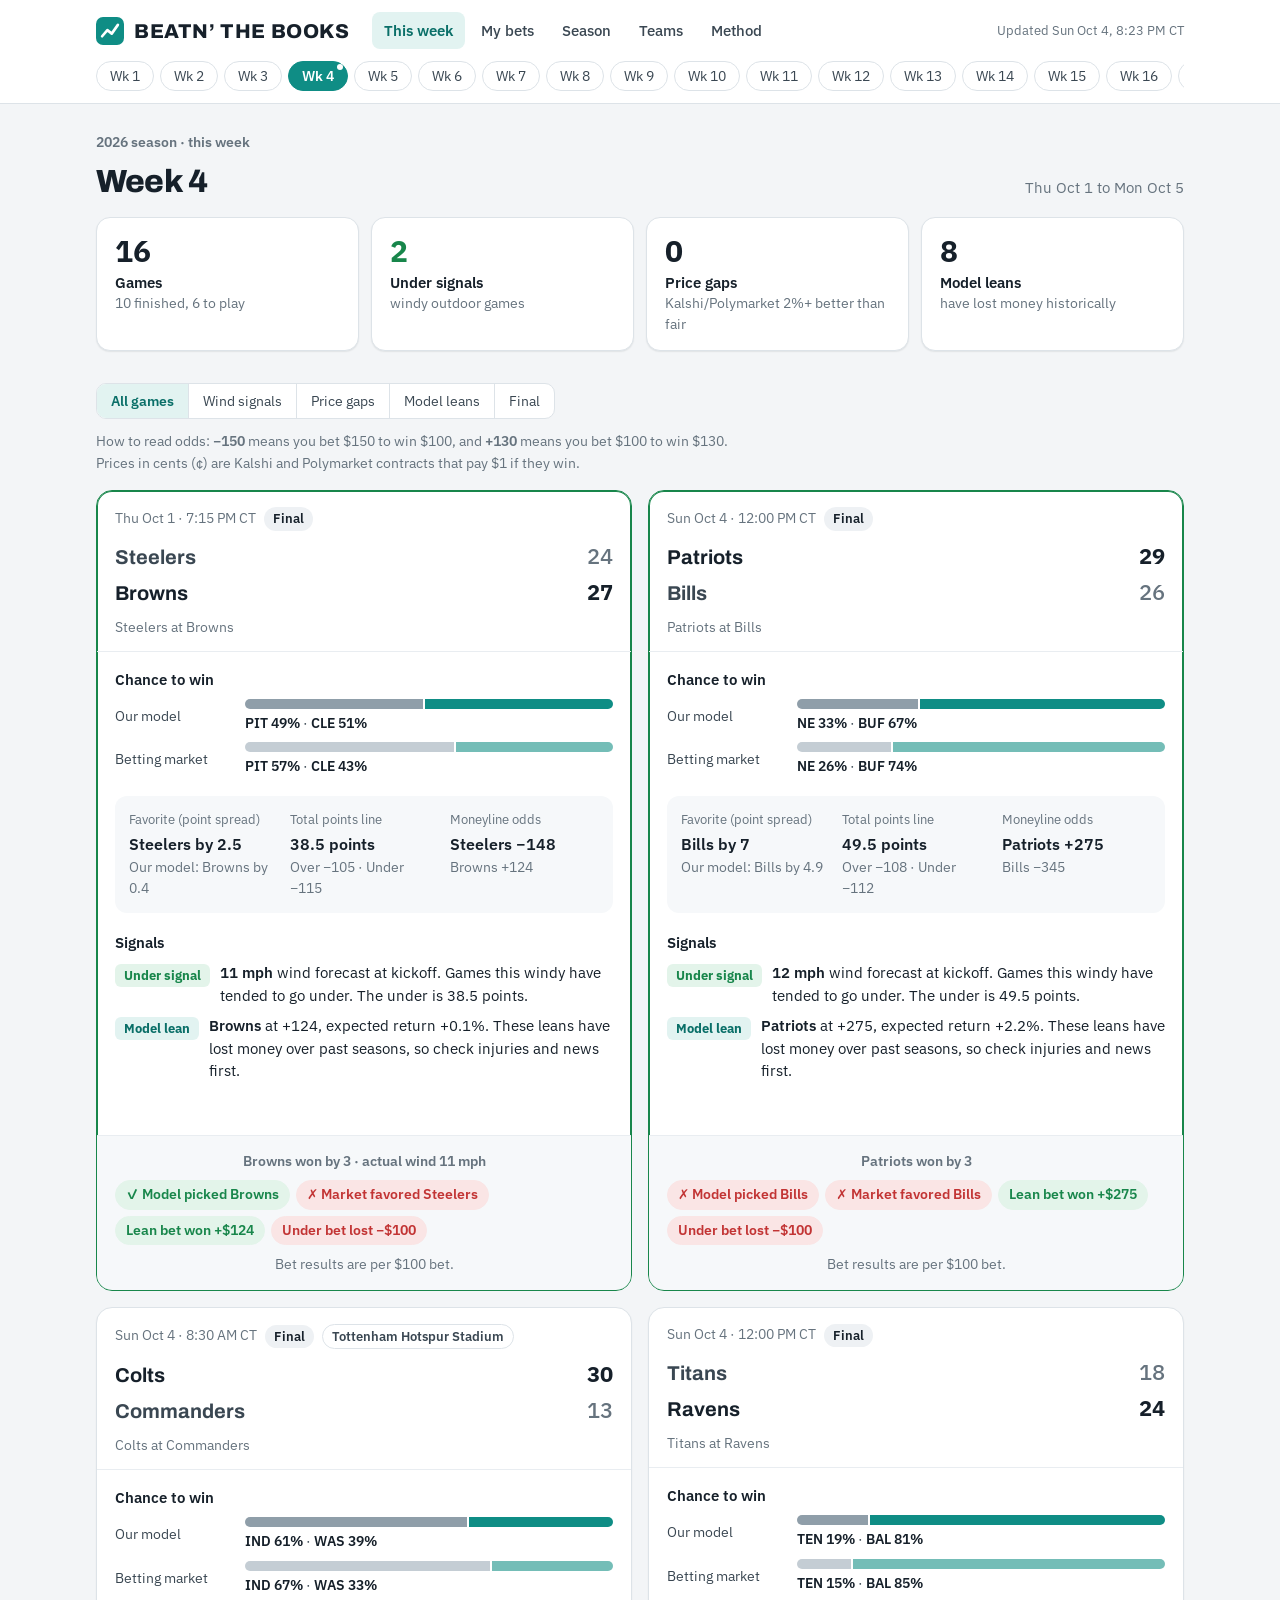
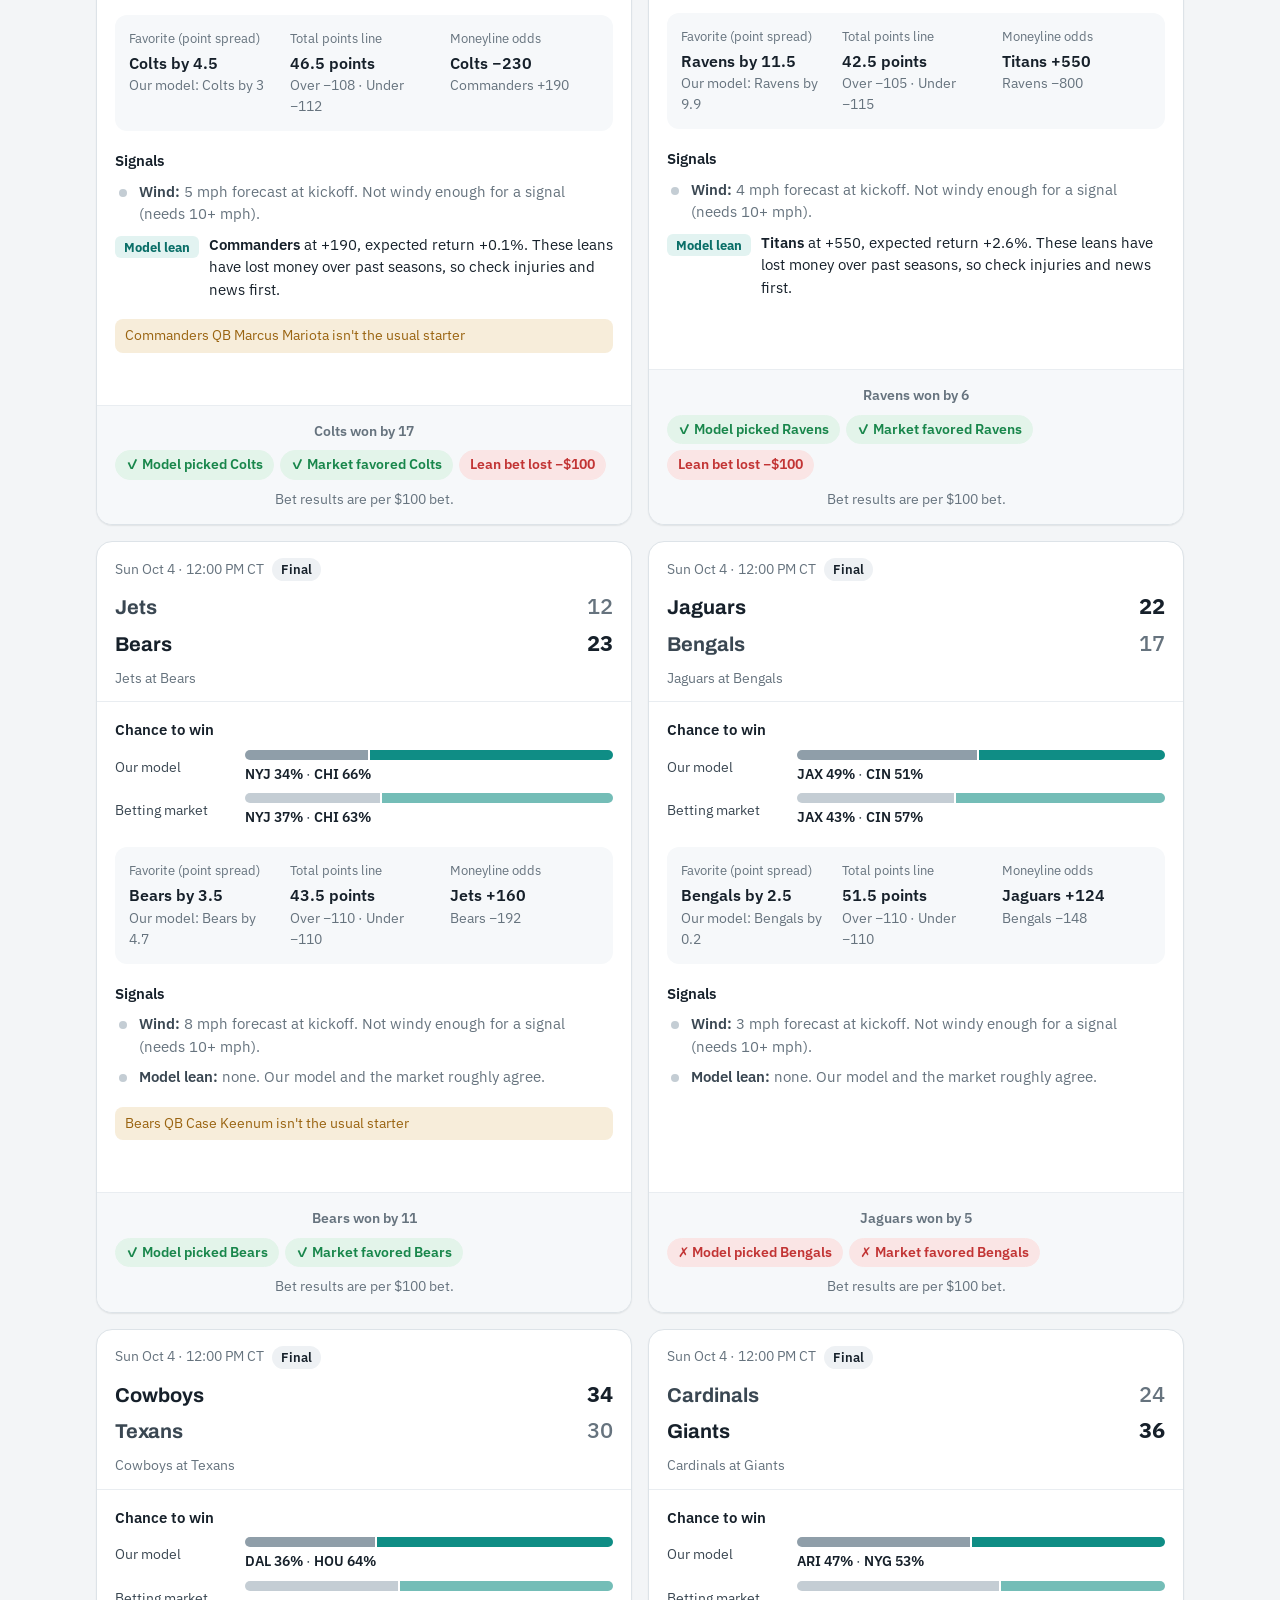
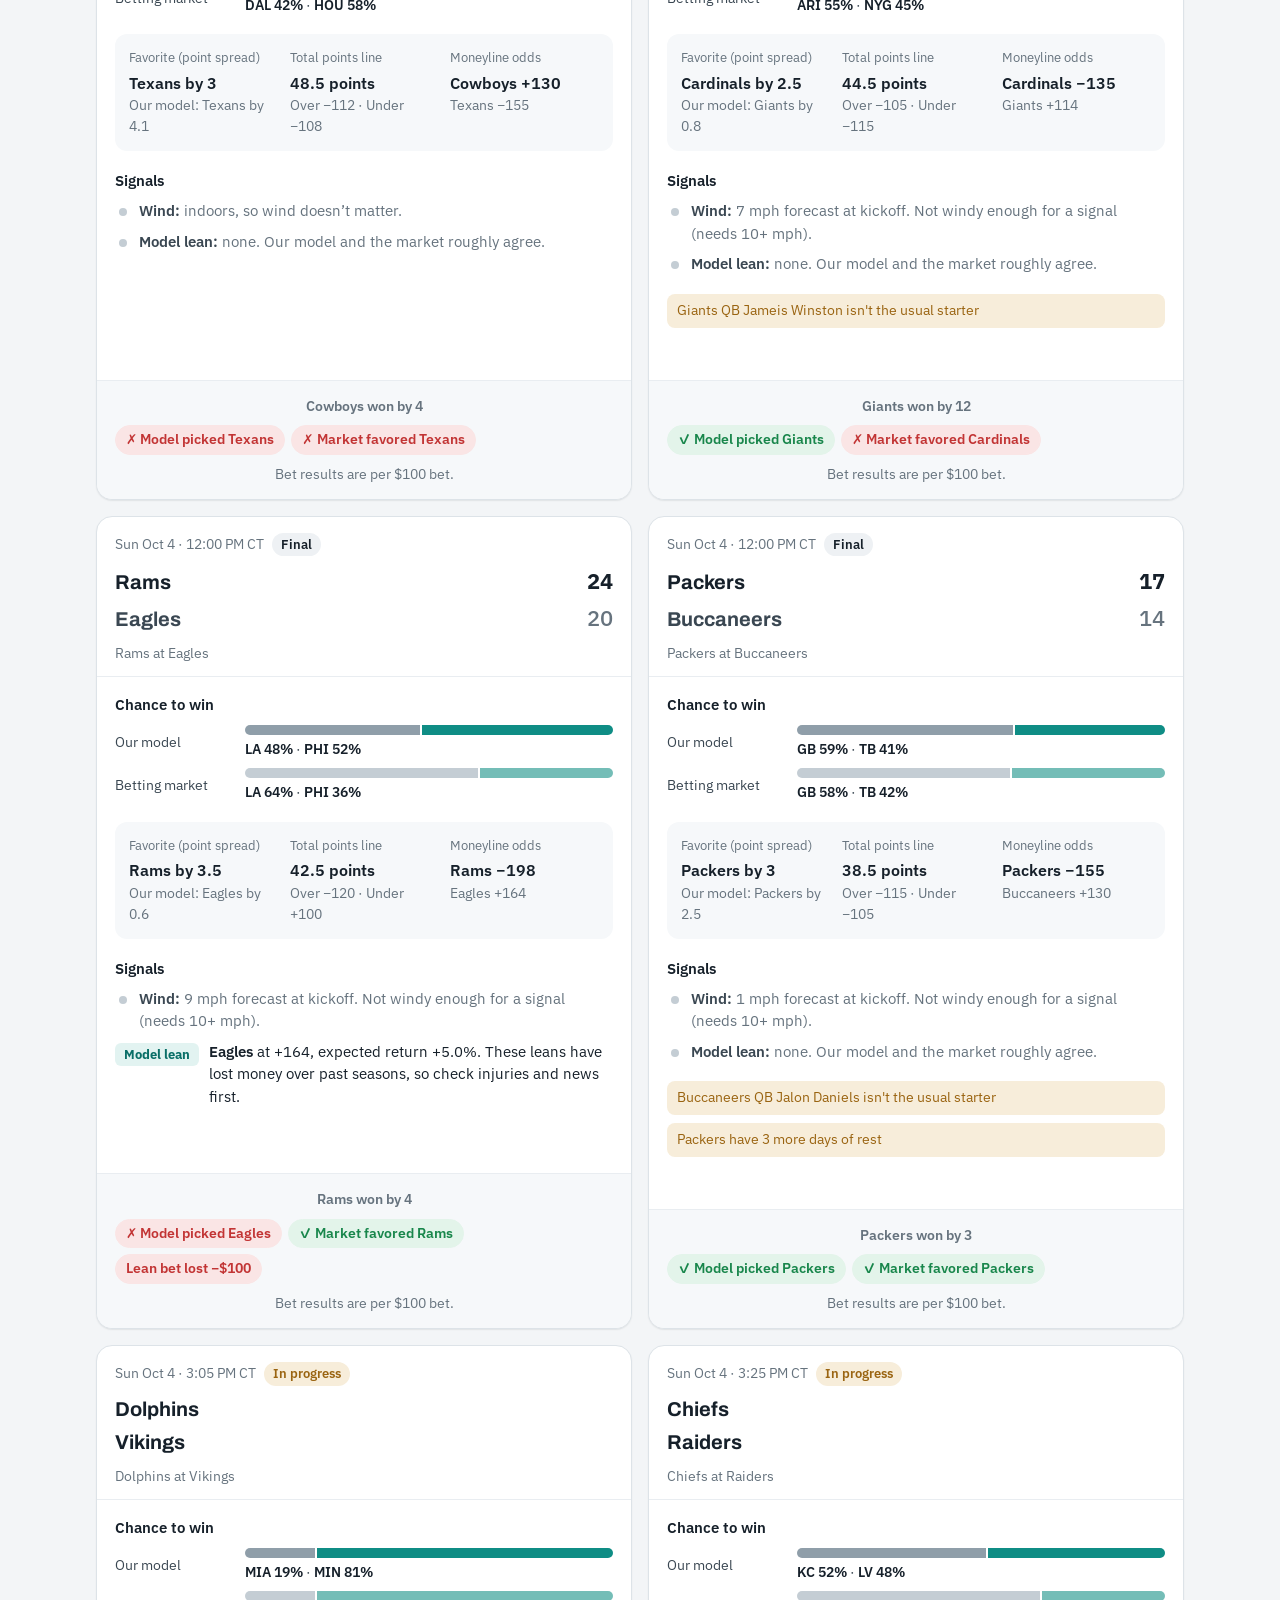
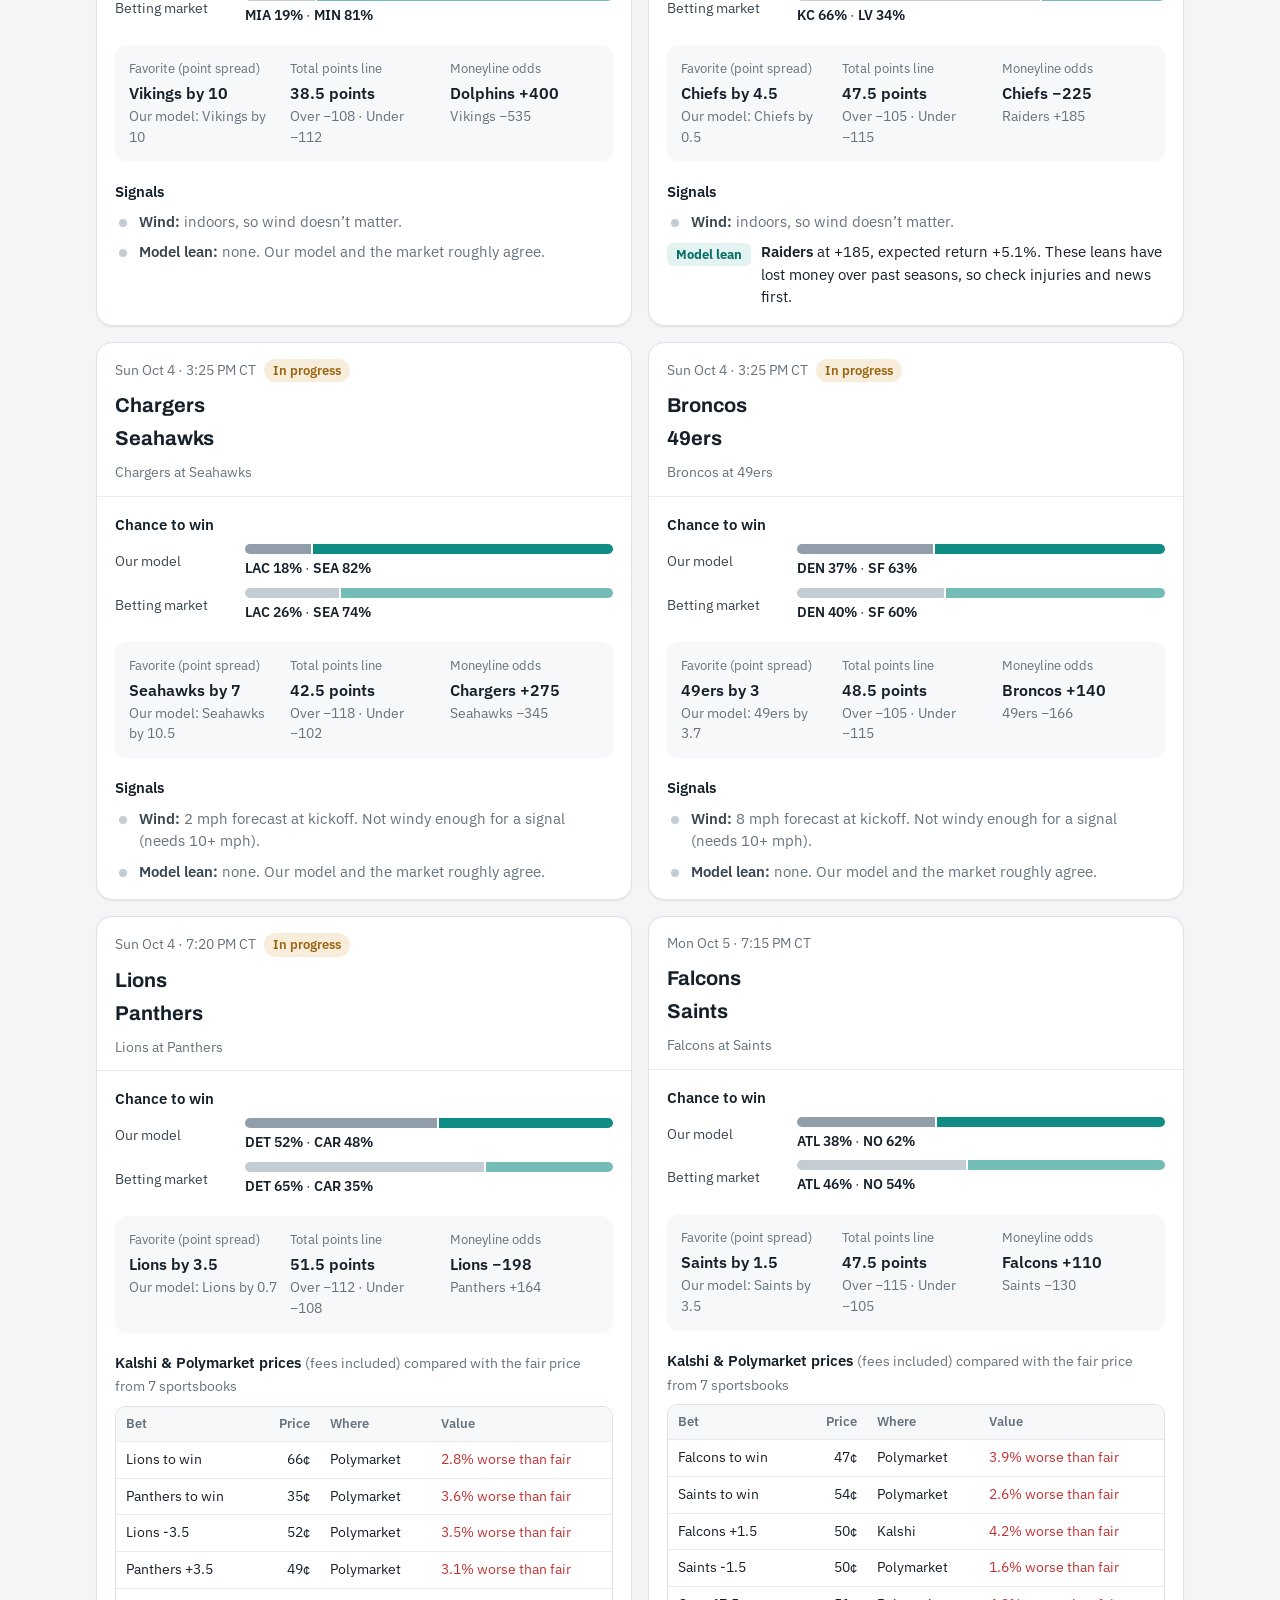
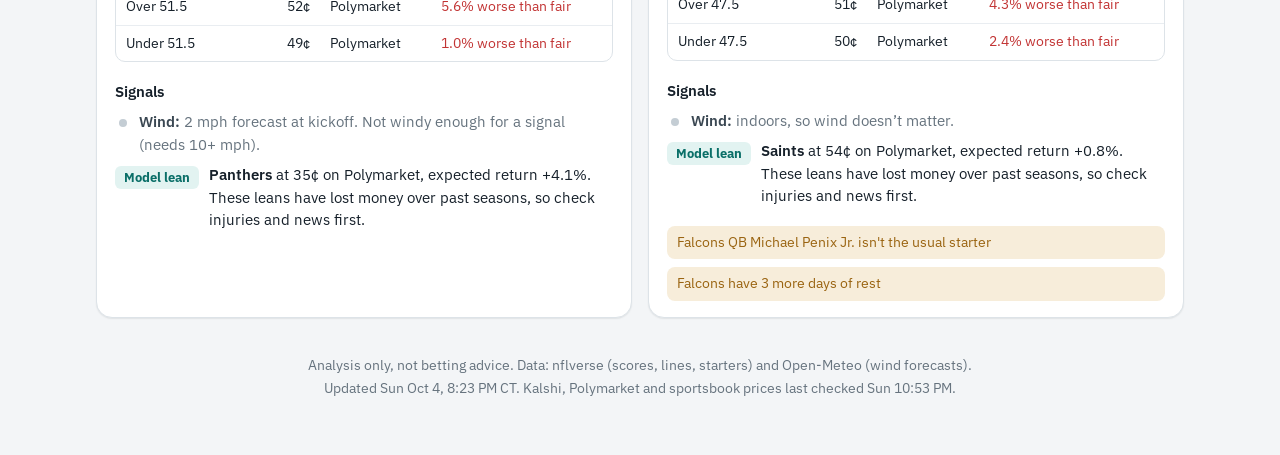
==== site/index.html @ b8848ba2 "Add files via upload" ====
<!doctype html>
<html lang="en">
<head>
<meta charset="utf-8">
<meta name="viewport" content="width=device-width, initial-scale=1, viewport-fit=cover">
<!--head-->
<title>Beatn’ the Books</title>
<meta name="description" content="Every NFL game, every week: an Elo model against the betting market, a tested wind-under signal, results and power ratings.">
<link rel="icon" href="favicon.svg" type="image/svg+xml">
<link rel="preconnect" href="https://fonts.googleapis.com">
<link rel="preconnect" href="https://fonts.gstatic.com" crossorigin>
<link rel="stylesheet" href="https://fonts.googleapis.com/css2?family=Archivo:wght@700;800&family=IBM+Plex+Mono:wght@400;600&family=IBM+Plex+Sans:wght@400;600&display=swap">
<link rel="stylesheet" href="assets/style.css">
<!--/head-->
</head>
<body>
<!--body-->
<header class="bar">
  <div class="bar-in">
    <div class="brandrow">
      <a class="brand" href="index.html" aria-label="Beatn’ the Books home"><svg viewBox="0 0 32 32" aria-hidden="true"><rect width="32" height="32" rx="8" fill="var(--accent)"/><path d="M7 22 13 15l5 4 7-10" stroke="var(--on-accent)" stroke-width="3" fill="none" stroke-linecap="round" stroke-linejoin="round"/></svg><span>Beatn’ the Books</span></a>
      <nav class="nav" aria-label="Pages">
        <a href="index.html" id="navWeek" aria-current="page">This week</a>
        <a href="index.html#bets" id="navBets">My bets</a>
        <a href="season.html">Season</a>
        <a href="teams.html">Teams</a>
        <a href="method.html">Method</a>
      </nav>
      <span class="spring"></span>
      <span class="stamp" data-stamp></span>
    </div>
    <nav class="rail" id="rail" aria-label="Week"></nav>
  </div>
</header>

<main class="wrap" data-page="week">
<div id="betsView" hidden>
  <section>
    <div class="pagehead">
      <div><div class="eyebrow">Bet tracker</div><h1>My bets</h1></div>
      <div class="sub" id="betsWhere"></div>
    </div>
    <p class="lede">Log each Kalshi or Polymarket bet with the price you paid. Once the game kicks off, the
      tracker compares your price with the closing line (did you beat the close?), and once it's final it
      settles the bet. Beating the close consistently is the best early sign of a real edge, long before
      profit means anything.</p>
    <div class="kpis" id="betKpis"></div>
  </section>

  <section>
    <div class="eyebrow">Add a bet</div>
    <form class="panel betform" id="betForm" autocomplete="off">
      <div class="field wide"><label for="bGame">Game</label><select id="bGame" required></select></div>
      <div class="field"><label for="bMarket">Market</label>
        <select id="bMarket"><option value="ml">Moneyline</option><option value="spread">Spread</option><option value="total">Total</option></select></div>
      <div class="field"><label for="bSide">Side</label><select id="bSide"></select></div>
      <div class="field" id="bPointWrap"><label for="bPoint">Line</label><input id="bPoint" class="num" type="number" step="0.5" inputmode="decimal"></div>
      <div class="field"><label for="bVenue">Where</label>
        <select id="bVenue"><option value="kalshi">Kalshi</option><option value="polymarket">Polymarket</option><option value="other">Other</option></select></div>
      <div class="field"><label for="bCents">Price paid (¢)</label><input id="bCents" class="num" type="number" min="1" max="99" step="0.1" inputmode="decimal" required></div>
      <div class="field"><label for="bQty">Contracts</label><input id="bQty" class="num" type="number" min="1" step="1" value="10" inputmode="numeric" required></div>
      <div class="field"><label for="bReason">Why</label>
        <select id="bReason"><option value="wind">Wind under</option><option value="gap">Price gap</option><option value="lean">Model lean</option><option value="other">Other</option></select></div>
      <div class="field wide"><label for="bNote">Note (optional)</label><input id="bNote" maxlength="140"></div>
      <div class="formfoot">
        <span class="why" id="bPreview"></span>
        <span class="spring"></span>
        <span class="why" id="bStatus" role="status"></span>
        <button class="btn" type="submit" id="bSave">Save bet</button>
      </div>
    </form>
  </section>

  <section>
    <div class="eyebrow">Running profit · settled bets</div>
    <div class="panel"><div class="chart" id="betChart"></div></div>
  </section>

  <section>
    <div class="eyebrow">All bets, newest first</div>
    <div class="tablebox"><table id="betTable"></table></div>
    <p class="lede">Fees are estimated from each exchange's taker formula (Polymarket sports 5%, Kalshi 7%
      of price × (1 − price) per contract), so check your own fills. “Vs closing line” compares your bet with the final
      line before kickoff: more points than the close, or a lower price, means you beat it.</p>
  </section>
</div>

<div id="weekView">
  <section>
    <div class="pagehead">
      <div>
        <div class="eyebrow" id="weekEyebrow"></div>
        <h1 id="weekTitle">This week</h1>
      </div>
      <div class="sub" id="weekSub"></div>
    </div>
    <div class="kpis" id="kpis"></div>
  </section>

  <section id="playsWrap" hidden>
    <div class="eyebrow">Worth a look before kickoff</div>
    <div class="plays" id="plays"></div>
  </section>

  <section>
    <div class="filters" id="filters" role="group" aria-label="Filter games">
      <button type="button" data-f="all" aria-pressed="true">All games</button>
      <button type="button" data-f="wind" aria-pressed="false">Wind signals</button>
      <button type="button" data-f="gap" aria-pressed="false">Price gaps</button>
      <button type="button" data-f="lean" aria-pressed="false">Model leans</button>
      <button type="button" data-f="final" aria-pressed="false">Final</button>
    </div>
    <p class="oddshelp">How to read odds: <b>−150</b> means you bet $150 to win $100, and <b>+130</b> means you bet $100 to win $130. Prices in cents (¢) are Kalshi and Polymarket contracts that pay $1 if they win.</p>
    <div class="games" id="games"></div>
  </section>
</div>

  <footer>Analysis only, not betting advice. Data: nflverse (scores, lines, starters) and Open-Meteo (wind forecasts).<br><span data-foot></span></footer>
</main>
<script src="data.js"></script>
<script src="assets/app.js"></script>
<!--/body-->
</body>
</html>
---- site/assets/style.css ----
/* Beatn’ the Books site. Layout: sticky bar (brand, page nav, week rail on the week page) ->
   page heading -> four summary tiles -> content cards and tables. Identity: clean sports-data
   publication: bold condensed headings, a readable sans for everything else, one teal accent,
   green/red only for good/bad. Numbers use the body face with tabular figures, never a
   typewriter face. Charts use the validated categorical slots (blue, orange). */
:root{
  --bg:#f3f5f7; --surface:#ffffff; --surface-2:#f6f8fa; --raise:#eceff3;
  --fg:#16202a; --fg-2:#3a4752; --muted:#66737e; --line:#dde3e8; --line-2:#e9edf1;
  --accent:#0f8d85; --accent-strong:#0a6f68; --accent-bg:#e2f3f1; --on-accent:#ffffff;
  --away:#8f9ea9; --home:#0f8d85; --mkt-away:#c4cdd4; --mkt-home:#74bdb7;
  --good:#18864b; --good-bg:#e3f4ea;
  --warn:#9a6411; --warn-bg:#f7edda;
  --bad:#c23434; --bad-bg:#fae5e5;
  --low:#66737e; --low-bg:#eef1f4;
  --series-1:#2a78d6; --series-2:#eb6834;
  --grid:#e9edf1; --axis:#c4cdd4;
  --shadow:0 1px 2px rgba(16,32,42,.05),0 1px 1px rgba(16,32,42,.03);
  --font-display:"Archivo",system-ui,sans-serif;
  --font-body:"IBM Plex Sans",system-ui,-apple-system,"Segoe UI",sans-serif;
  --font-mono:var(--font-body);
}
@media (prefers-color-scheme:dark){ :root:not([data-theme="light"]){
  --bg:#0e151b; --surface:#151f27; --surface-2:#1a252e; --raise:#22303a;
  --fg:#eaf0f4; --fg-2:#c3cfd8; --muted:#97a6b1; --line:#283641; --line-2:#212e38;
  --accent:#2fb3aa; --accent-strong:#5cc9c1; --accent-bg:#133230; --on-accent:#06201e;
  --away:#5f7280; --home:#2fb3aa; --mkt-away:#3b4b57; --mkt-home:#1f7a74;
  --good:#3cc47a; --good-bg:#132a1d;
  --warn:#e2a43a; --warn-bg:#2b2211;
  --bad:#f07070; --bad-bg:#2e1616;
  --low:#97a6b1; --low-bg:#1c2831;
  --series-1:#3987e5; --series-2:#d95926;
  --grid:#212e38; --axis:#3a4955;
  --shadow:none;
  color-scheme:dark;
}}
:root[data-theme="dark"]{
  --bg:#0e151b; --surface:#151f27; --surface-2:#1a252e; --raise:#22303a;
  --fg:#eaf0f4; --fg-2:#c3cfd8; --muted:#97a6b1; --line:#283641; --line-2:#212e38;
  --accent:#2fb3aa; --accent-strong:#5cc9c1; --accent-bg:#133230; --on-accent:#06201e;
  --away:#5f7280; --home:#2fb3aa; --mkt-away:#3b4b57; --mkt-home:#1f7a74;
  --good:#3cc47a; --good-bg:#132a1d;
  --warn:#e2a43a; --warn-bg:#2b2211;
  --bad:#f07070; --bad-bg:#2e1616;
  --low:#97a6b1; --low-bg:#1c2831;
  --series-1:#3987e5; --series-2:#d95926;
  --grid:#212e38; --axis:#3a4955;
  --shadow:none;
  color-scheme:dark;
}

*{box-sizing:border-box}
html,body{background:var(--bg)}
body{color:var(--fg);font-family:var(--font-body);font-size:16px;line-height:1.55;margin:0;
  font-variant-numeric:tabular-nums;-webkit-font-smoothing:antialiased}
.wrap{max-width:1120px;margin:0 auto;padding-inline:16px;padding-block:0 56px}
h1,h2,h3{font-family:var(--font-display);margin:0;letter-spacing:-.01em;text-wrap:balance;color:var(--fg)}
b{font-weight:600}
.num{font-variant-numeric:tabular-nums}
button{font-family:inherit;font-size:inherit;color:inherit}
a{color:var(--accent-strong)}
:focus-visible{outline:2px solid var(--accent);outline-offset:2px}
[hidden]{display:none!important}
.ok{color:var(--good)} .no{color:var(--bad)} .push{color:var(--muted)}
.why{color:var(--muted);font-size:14px}
.small{font-size:13px}

/* ---------- bar + nav ---------- */
.bar{position:sticky;top:env(safe-area-inset-top,0px);z-index:20;background:var(--surface);border-bottom:1px solid var(--line)}
.bar-in{max-width:1120px;margin:0 auto;padding-inline:16px;padding-block:12px}
.brandrow{display:flex;align-items:center;gap:8px 22px;flex-wrap:wrap}
.brand{display:inline-flex;align-items:center;gap:10px;text-decoration:none;color:var(--fg)}
.brand svg{width:28px;height:28px;flex:none}
.brand span{font-family:var(--font-display);font-size:20px;font-weight:800;text-transform:uppercase;letter-spacing:.03em;line-height:1}
.nav{display:flex;gap:4px;flex-wrap:wrap}
.nav a{text-decoration:none;color:var(--fg-2);font-size:15px;font-weight:500;padding:7px 12px;border-radius:8px}
.nav a:hover{color:var(--fg);background:var(--surface-2)}
.nav a[aria-current="page"]{color:var(--accent-strong);background:var(--accent-bg);font-weight:600}
.spring{flex:1 1 10px}
.stamp{font-size:13px;color:var(--muted)}
.rail{display:flex;gap:6px;overflow-x:auto;padding-block:12px 0;scrollbar-width:thin}
.wk{flex:none;border:1px solid var(--line);background:var(--surface);border-radius:999px;padding:5px 13px;
  font-size:14px;cursor:pointer;position:relative;color:var(--fg-2)}
.wk:hover{border-color:var(--accent);color:var(--fg)}
.wk[aria-pressed="true"]{background:var(--accent);border-color:var(--accent);color:var(--on-accent);font-weight:600}
.wk.cur::after{content:"";position:absolute;top:2px;right:4px;width:6px;height:6px;border-radius:50%;background:var(--accent)}
.wk[aria-pressed="true"].cur::after{background:var(--on-accent)}

/* ---------- page heading + tiles ---------- */
section{margin-top:28px}
.eyebrow{font-size:14px;color:var(--muted);font-weight:600;margin-bottom:10px}
.pagehead{display:flex;align-items:flex-end;gap:12px;flex-wrap:wrap;justify-content:space-between}
.pagehead h1{font-size:32px;font-weight:800;line-height:1.1}
.pagehead .sub{color:var(--muted);font-size:15px}
.lede{color:var(--fg-2);font-size:16px;max-width:70ch;margin:10px 0 0}
.kpis{display:grid;grid-template-columns:repeat(4,minmax(0,1fr));gap:12px;margin-top:18px}
.kpi{background:var(--surface);border:1px solid var(--line);border-radius:14px;padding:16px 18px;min-width:0;box-shadow:var(--shadow)}
.kpi .v{font-size:30px;font-weight:700;line-height:1.1;letter-spacing:-.01em}
.kpi .v small{font-size:16px;color:var(--muted);font-weight:500}
.kpi .v.small-v{font-size:22px}
.kpi .l{font-size:15px;color:var(--fg);font-weight:600;margin-top:6px;line-height:1.35}
.kpi .l span{font-weight:400;color:var(--muted);font-size:14px}
.v.good{color:var(--good)} .v.bad{color:var(--bad)}
.panel{background:var(--surface);border:1px solid var(--line);border-radius:14px;padding:18px;box-shadow:var(--shadow)}

/* ---------- filters ---------- */
.filters{display:inline-flex;margin-top:4px;border:1px solid var(--line);border-radius:10px;overflow:hidden;background:var(--surface);flex-wrap:wrap}
.filters button{border:none;background:transparent;padding:8px 14px;font-size:14px;cursor:pointer;border-right:1px solid var(--line);color:var(--fg-2)}
.filters button:last-child{border-right:none}
.filters button[aria-pressed="true"]{background:var(--accent-bg);color:var(--accent-strong);font-weight:600}
.oddshelp{font-size:14px;color:var(--muted);margin:12px 0 0;max-width:80ch}

/* ---------- plays strip ---------- */
.plays{display:flex;flex-direction:column;gap:8px}
.play{display:flex;gap:6px 14px;align-items:center;flex-wrap:wrap;background:var(--surface);border:1px solid var(--line);
  border-left:4px solid var(--good);border-radius:12px;padding:12px 16px;box-shadow:var(--shadow)}
.play .what{font-weight:600}
.play a{font-size:14px;font-weight:600;margin-left:auto}

/* ---------- game cards ---------- */
.games{display:grid;grid-template-columns:repeat(2,minmax(0,1fr));gap:16px;margin-top:16px}
.game{background:var(--surface);border:1px solid var(--line);border-radius:16px;overflow:hidden;display:flex;flex-direction:column;min-width:0;box-shadow:var(--shadow)}
.game.sig-card{border-color:var(--good);box-shadow:0 0 0 1px var(--good) inset}
.ghead{padding:16px 18px 12px;border-bottom:1px solid var(--line-2);display:flex;flex-direction:column;gap:8px}
.gmeta{display:flex;gap:8px;align-items:center;flex-wrap:wrap;font-size:14px;color:var(--muted)}
.teams{display:flex;flex-direction:column;gap:2px}
.trow{display:flex;justify-content:space-between;align-items:baseline;gap:12px;font-family:var(--font-display);font-size:20px;font-weight:700;color:var(--fg)}
.trow a{color:inherit;text-decoration:none} .trow a:hover{text-decoration:underline}
.trow.lose{color:var(--fg-2)}
.trow .score{font-family:var(--font-body);font-size:22px;font-weight:700}
.trow.lose .score{color:var(--muted);font-weight:500}
.chip{font-size:12.5px;font-weight:600;padding:2px 9px;border-radius:999px;background:var(--raise);color:var(--fg-2);white-space:nowrap}
.chip.final{background:var(--low-bg);color:var(--fg)}
.chip.live{background:var(--warn-bg);color:var(--warn)}
.chip.venue{background:transparent;border:1px solid var(--line)}
.gbody{padding:16px 18px;display:flex;flex-direction:column;gap:18px;flex:1}
.block{display:flex;flex-direction:column;gap:8px;min-width:0}
.bh{font-size:15px;font-weight:600;color:var(--fg)}
.bh .why{font-weight:400}

.crow{display:grid;grid-template-columns:118px minmax(0,1fr);grid-template-areas:"lab bar" "lab val";gap:4px 12px;align-items:center}
.clab{grid-area:lab;font-size:14px;color:var(--fg-2)}
.crow .track{grid-area:bar}
.crow .cval{grid-area:val;font-size:14px;color:var(--fg-2)}
.crow .cval b{color:var(--fg)}
.track{display:flex;gap:2px;height:10px;min-width:40px}
.track span{display:block;height:100%}
.track span:first-child{border-radius:5px 0 0 5px} .track span:last-child{border-radius:0 5px 5px 0}

.facts{display:grid;grid-template-columns:repeat(3,minmax(0,1fr));gap:12px;margin:0;padding:14px;background:var(--surface-2);border-radius:12px}
.facts div{min-width:0}
.facts dt{font-size:13px;color:var(--muted);margin-bottom:2px}
.facts dd{margin:0;font-size:16px;font-weight:600}
.facts dd.sub{font-size:13.5px;font-weight:400;color:var(--muted)}

table.mini{font-size:14px}
table.mini th,table.mini td{padding:7px 10px}
.tablebox.flat{box-shadow:none;border-radius:10px}

.signals .sig{display:flex;gap:10px;align-items:flex-start;font-size:15px;line-height:1.5}
.sig .tag{margin-top:2px}
.sig.muted{color:var(--muted)}
.sig.muted b{color:var(--fg-2)}
.sig .dot{flex:none;width:8px;height:8px;border-radius:50%;background:var(--axis);margin:8px 2px 0 4px}
.tag{font-size:12.5px;font-weight:700;padding:2px 9px;border-radius:6px;white-space:nowrap;flex:none}
.tag.under{background:var(--good-bg);color:var(--good)}
.tag.roof{background:var(--warn-bg);color:var(--warn)}
.tag.none{background:var(--low-bg);color:var(--low)}
.tag.lean{background:var(--accent-bg);color:var(--accent-strong)}
.note{font-size:14px;color:var(--warn);background:var(--warn-bg);border-radius:8px;padding:6px 10px}

.gfoot{padding:14px 18px;border-top:1px solid var(--line-2);background:var(--surface-2)}
.results{display:flex;flex-direction:column;gap:8px}
.rhead{font-weight:600}
.pills{display:flex;gap:6px;flex-wrap:wrap}
.pill{font-size:13.5px;font-weight:600;padding:3px 10px;border-radius:999px;background:var(--surface);border:1px solid var(--line)}
.pill.ok{color:var(--good);border-color:var(--good-bg);background:var(--good-bg)}
.pill.no{color:var(--bad);border-color:var(--bad-bg);background:var(--bad-bg)}
.empty{background:var(--surface);border:1px solid var(--line);border-radius:14px;padding:20px;color:var(--muted);grid-column:1/-1}

/* ---------- tables ---------- */
.tablebox{overflow-x:auto;background:var(--surface);border:1px solid var(--line);border-radius:14px;box-shadow:var(--shadow)}
table{border-collapse:collapse;width:100%;font-size:15px}
th,td{padding:10px 14px;text-align:left;border-bottom:1px solid var(--line-2);white-space:nowrap}
th{font-size:13px;color:var(--muted);font-weight:600;background:var(--surface-2)}
td.n,th.n{text-align:right}
tr:last-child td{border-bottom:none}
tbody tr:hover td{background:var(--surface-2)}
tbody tr.sel td{background:var(--accent-bg)}
.rbar{display:inline-block;height:8px;border-radius:4px;background:var(--accent);vertical-align:middle;opacity:.8}
.teamlink{background:none;border:none;padding:0;cursor:pointer;color:var(--fg);font-weight:600;text-align:left}
.teamlink:hover{color:var(--accent-strong);text-decoration:underline}
.split{display:grid;grid-template-columns:minmax(0,1fr) minmax(0,1fr);gap:16px}

/* ---------- charts ---------- */
.chart{position:relative}
.chart svg{display:block;width:100%;height:auto;overflow:visible}
.chart .gridline{stroke:var(--grid);stroke-width:1}
.chart .zero{stroke:var(--axis);stroke-width:1.5}
.chart .ref{stroke:var(--axis);stroke-width:1;stroke-dasharray:4 4}
.chart .tick{fill:var(--muted);font-family:var(--font-body);font-size:12.5px}
.chart .dlabel{fill:var(--fg);font-family:var(--font-body);font-size:13px;font-weight:600}
.chart .line{fill:none;stroke-width:2.25;stroke-linejoin:round;stroke-linecap:round}
.chart .s1{stroke:var(--series-1)} .chart .s2{stroke:var(--series-2)}
.chart .d1{fill:var(--series-1);stroke:var(--surface);stroke-width:2}
.chart .d2{fill:var(--series-2);stroke:var(--surface);stroke-width:2}
.chart .cross{stroke:var(--muted);stroke-width:1}
.tip{position:absolute;pointer-events:none;background:var(--surface);border:1px solid var(--line);border-radius:8px;
  padding:8px 11px;font-size:13.5px;box-shadow:0 6px 18px rgba(0,0,0,.14);white-space:nowrap;z-index:5}
.legend{display:flex;gap:18px;flex-wrap:wrap;font-size:14.5px;color:var(--fg);margin-bottom:10px}
.legend span{display:inline-flex;align-items:center;gap:7px}
.legend i{display:inline-block;width:16px;height:3px;border-radius:2px}

/* ---------- bet tracker form ---------- */
.betform{display:grid;grid-template-columns:repeat(4,minmax(0,1fr));gap:14px}
.field{display:flex;flex-direction:column;gap:6px;min-width:0}
.field.wide{grid-column:span 2}
.field label{font-size:14px;color:var(--fg-2);font-weight:600}
.field input,.field select{background:var(--surface);border:1px solid var(--line);border-radius:9px;padding:9px 11px;
  min-width:0;width:100%;font-family:inherit;font-size:15px;color:var(--fg)}
.field input:focus,.field select:focus{outline:2px solid var(--accent);outline-offset:0;border-color:transparent}
.formfoot{grid-column:1/-1;display:flex;gap:10px;align-items:center;flex-wrap:wrap}
.btn{background:var(--accent);color:var(--on-accent);border:none;border-radius:9px;padding:10px 18px;font-weight:600;cursor:pointer;white-space:nowrap}
.btn:hover{background:var(--accent-strong)}
.btn:disabled{opacity:.6;cursor:default}
.btn.ghost{background:transparent;color:var(--bad);border:1px solid var(--line)}
.btn.ghost:hover{border-color:var(--bad)}
.btn.small{padding:4px 10px;font-size:13px}

/* ---------- method page ---------- */
.prose{max-width:74ch}
.prose h2{font-size:22px;margin:32px 0 10px}
.prose p,.prose li{font-size:16px;color:var(--fg-2)}
.prose ul{padding-left:20px;display:flex;flex-direction:column;gap:8px}
.formula{background:var(--surface-2);border:1px solid var(--line);border-radius:8px;padding:10px 14px;
  display:block;overflow-x:auto;font-size:15px;white-space:nowrap;color:var(--fg)}
.callout{background:var(--surface);border:1px solid var(--line);border-left:4px solid var(--accent);border-radius:12px;padding:16px 18px;margin-top:16px}

footer{margin-top:36px;font-size:14px;color:var(--muted);text-align:center;line-height:1.6}

@media (max-width:820px){
  .games,.split{grid-template-columns:minmax(0,1fr)}
  .kpis{grid-template-columns:repeat(2,minmax(0,1fr))}
  .betform{grid-template-columns:repeat(2,minmax(0,1fr))}
}
@media (max-width:520px){
  .bar{position:static}                       /* full screen for content while scrolling on phones */
  .bar .stamp{display:none}                   /* also in the footer */
  .brand span{font-size:18px}
  .nav{flex-wrap:nowrap;overflow-x:auto;width:100%;scrollbar-width:none}
  .nav a{flex:none;padding:6px 10px}
  /* price table: two lines per bet instead of four cramped columns */
  table.mini thead{display:none}
  table.mini tr{display:grid;grid-template-columns:minmax(0,1fr) auto;padding:8px 10px;border-bottom:1px solid var(--line-2)}
  table.mini tr:last-child{border-bottom:none}
  table.mini td{border:none;padding:1px 0;white-space:normal}
  table.mini td:nth-child(1){font-weight:600}
  table.mini td:nth-child(2){text-align:right;font-weight:600}
  table.mini td:nth-child(3){color:var(--muted)}
  table.mini td:nth-child(4){text-align:right}
  .signals .sig{flex-wrap:wrap;gap:4px 10px}
  .signals .sig .tag + span{flex:1 1 100%}
  .facts{grid-template-columns:minmax(0,1fr) minmax(0,1fr)}
  .crow{grid-template-columns:minmax(0,1fr);grid-template-areas:"lab" "bar" "val"}
  .pagehead h1{font-size:27px}
  .kpi .v{font-size:26px}
}
@media (prefers-reduced-motion:reduce){*{transition:none!important;scroll-behavior:auto!important}}
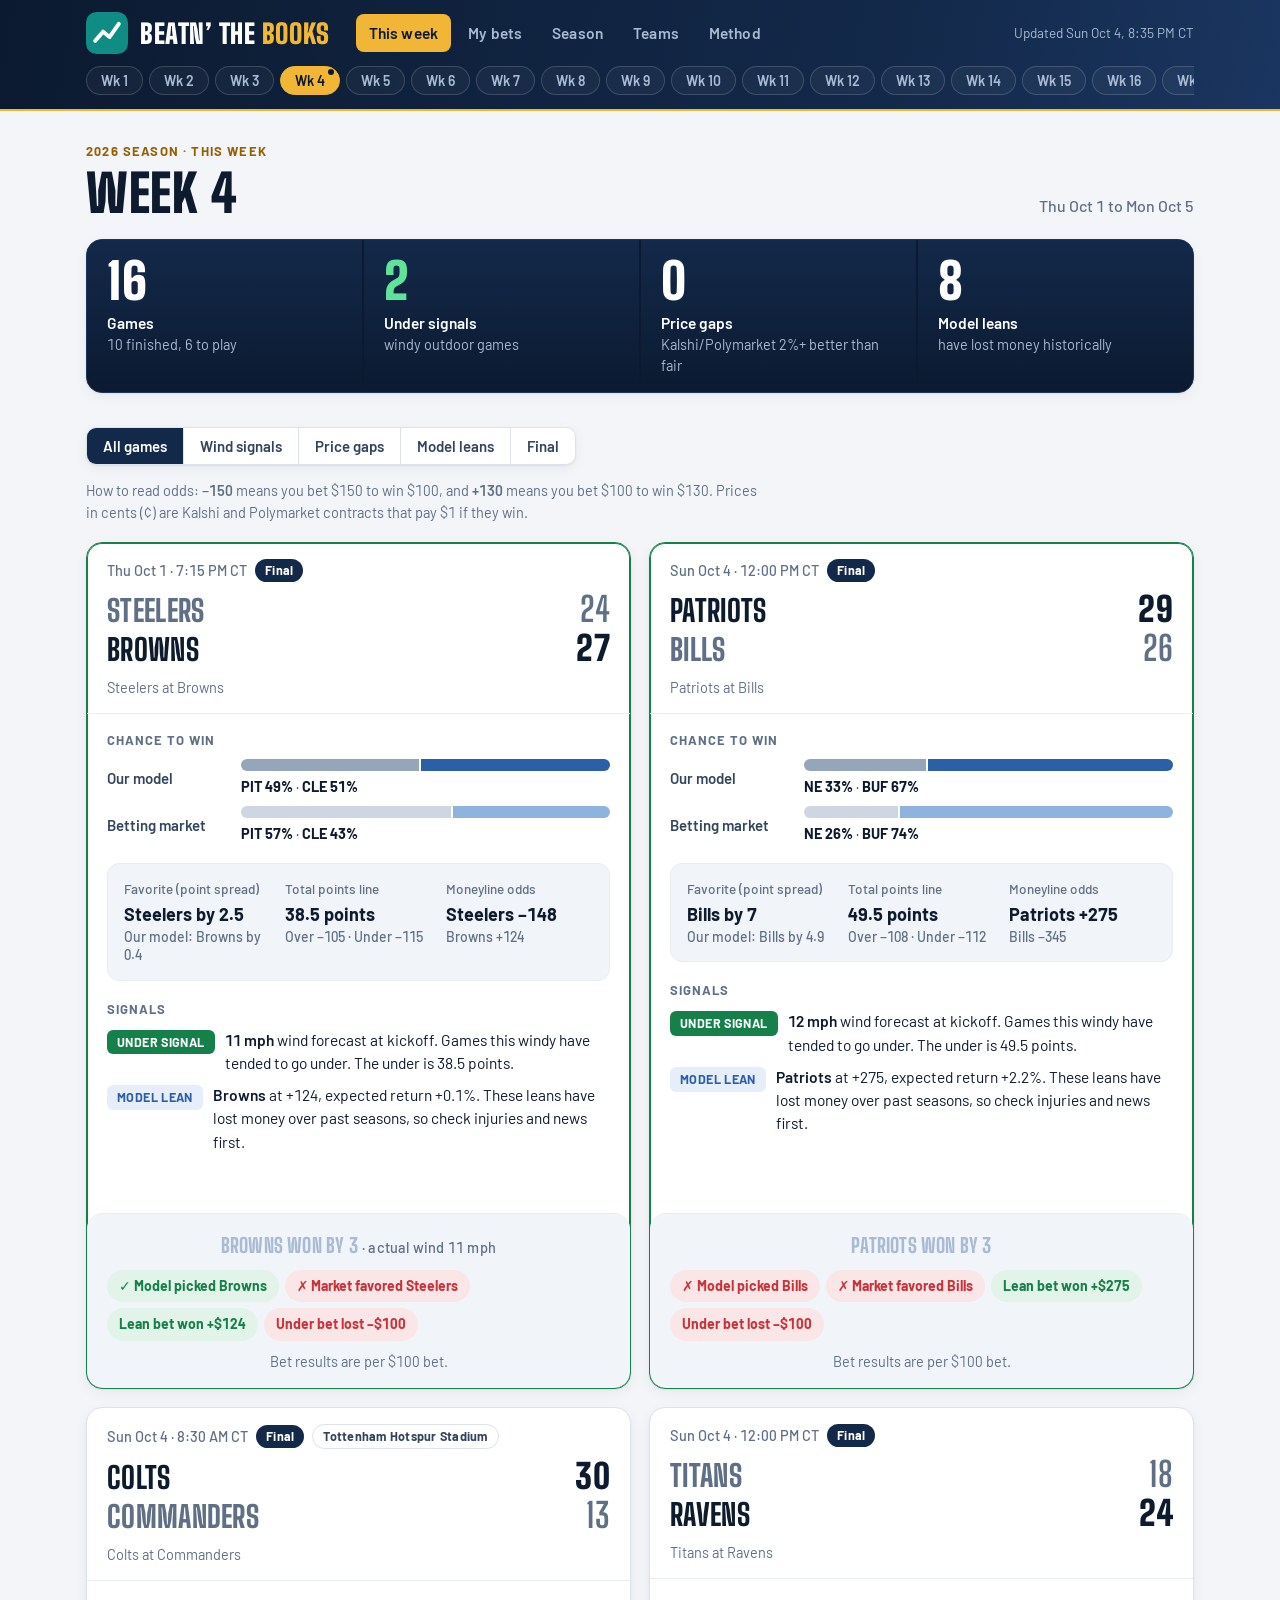
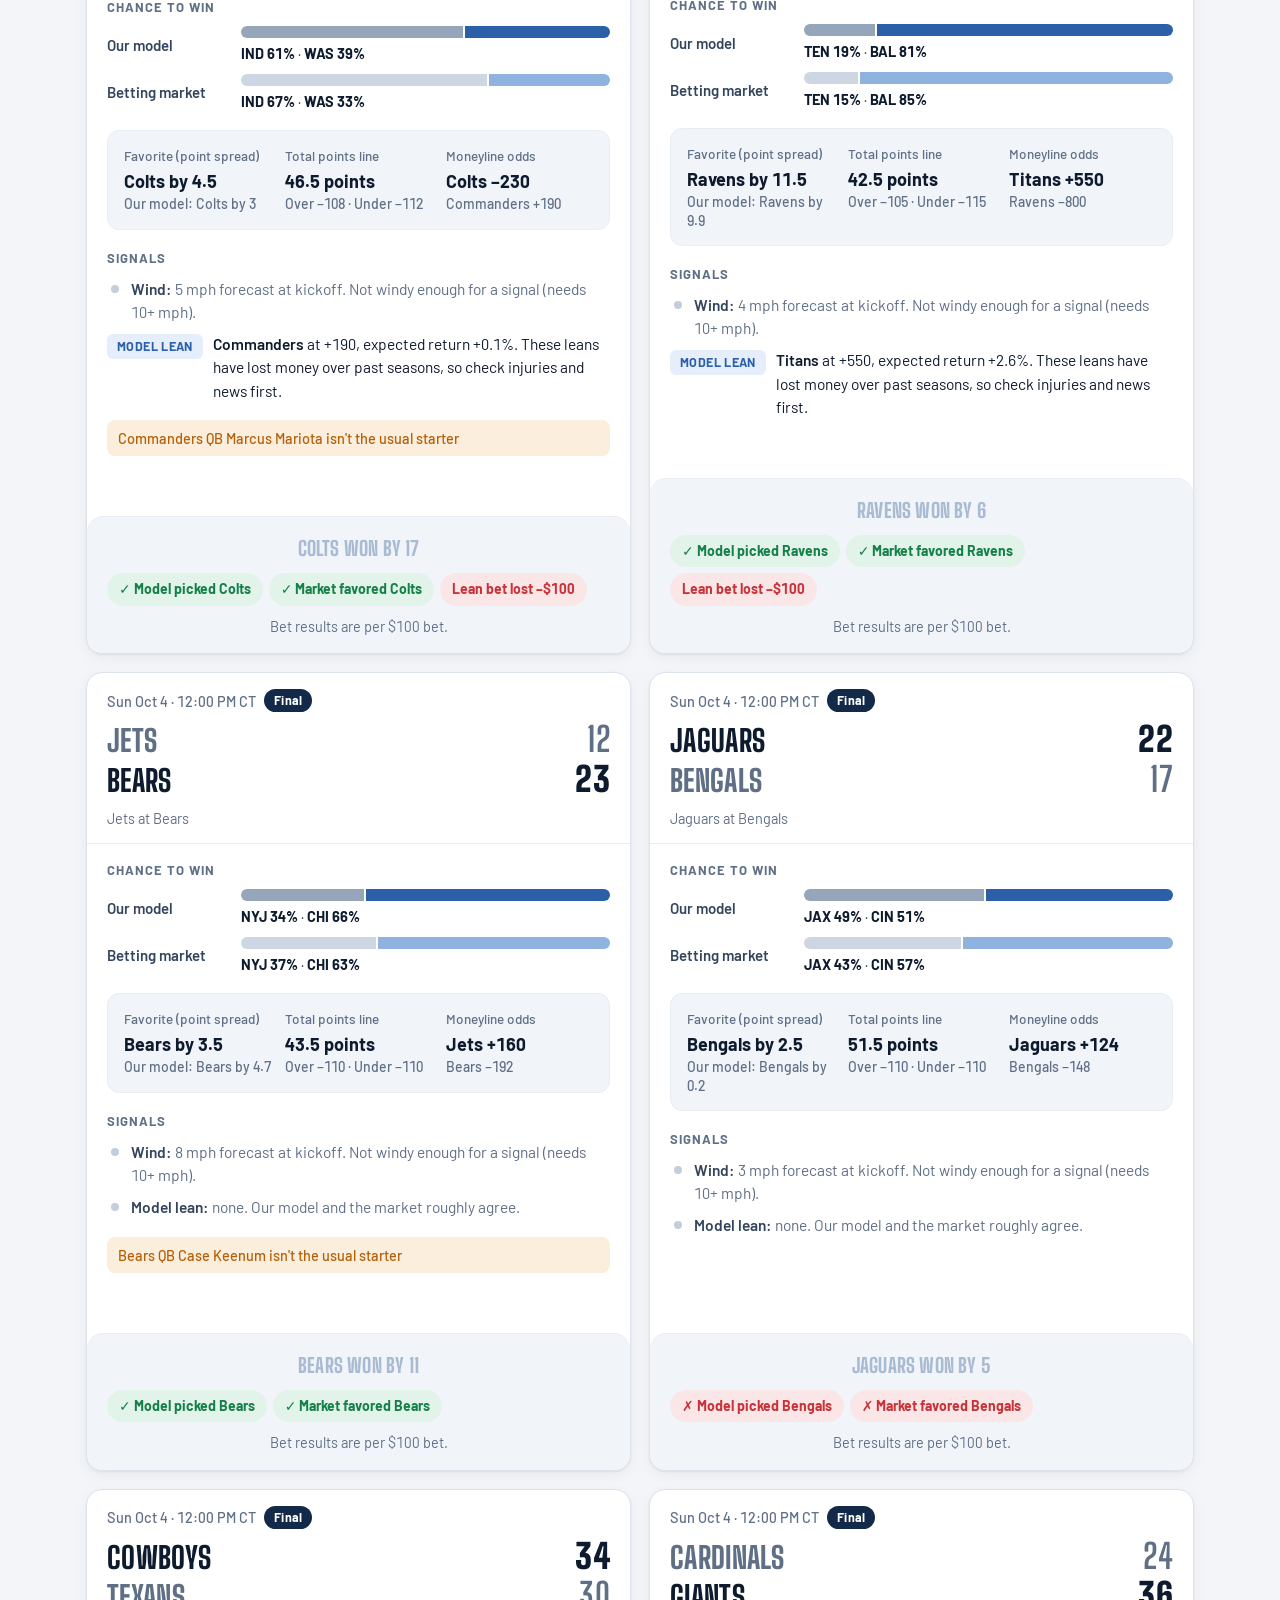
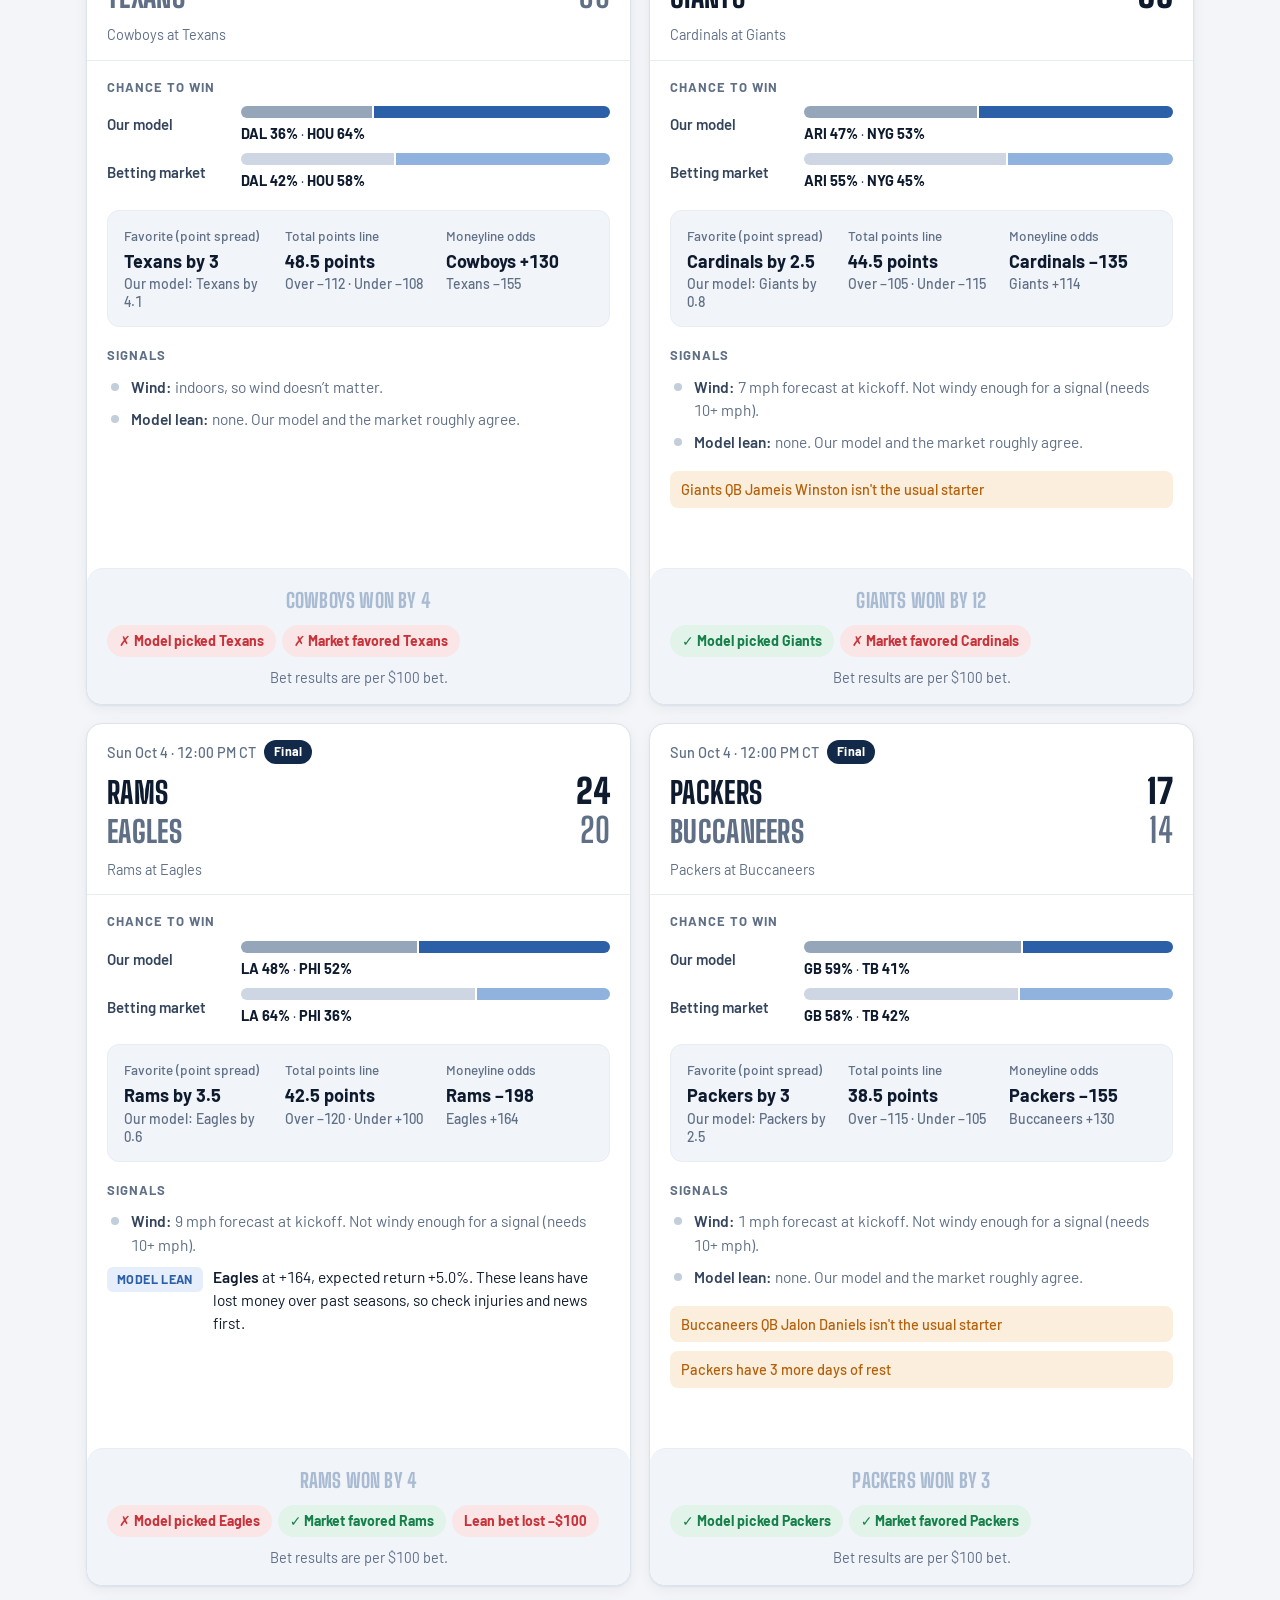
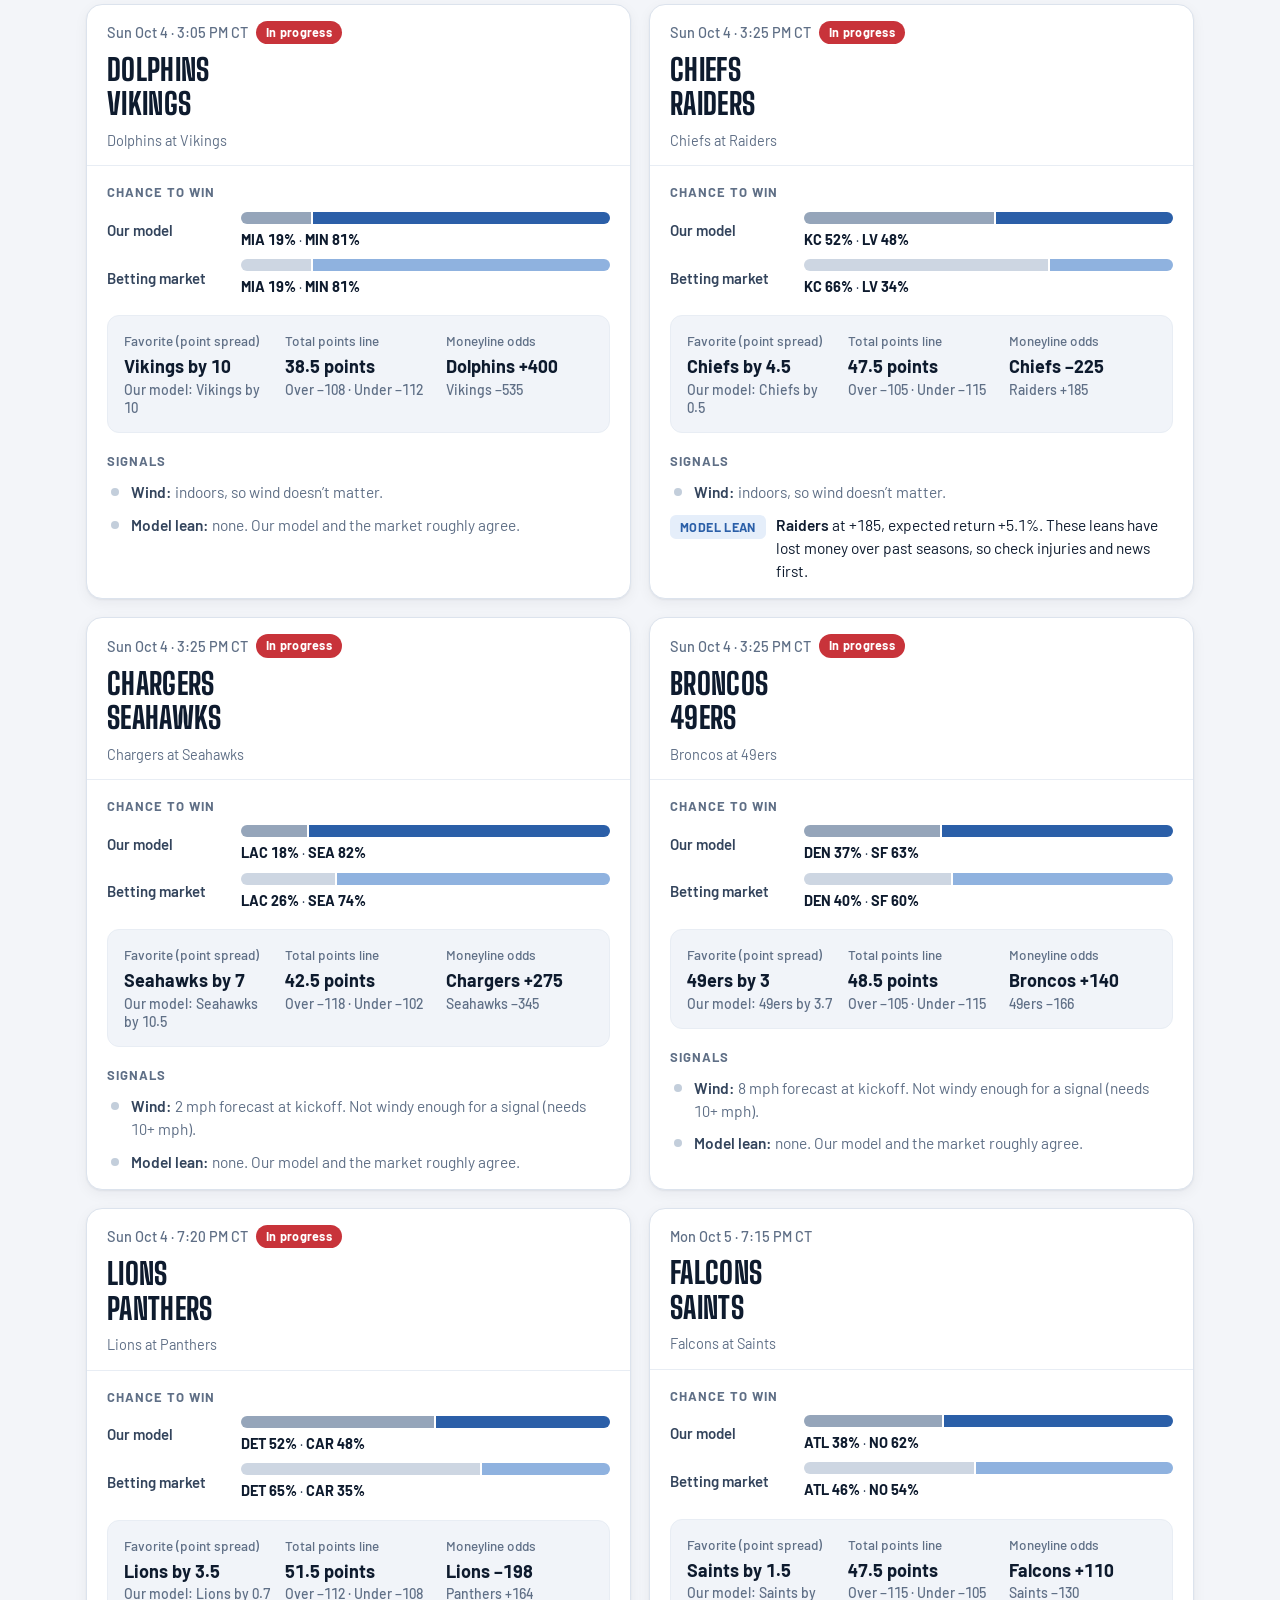
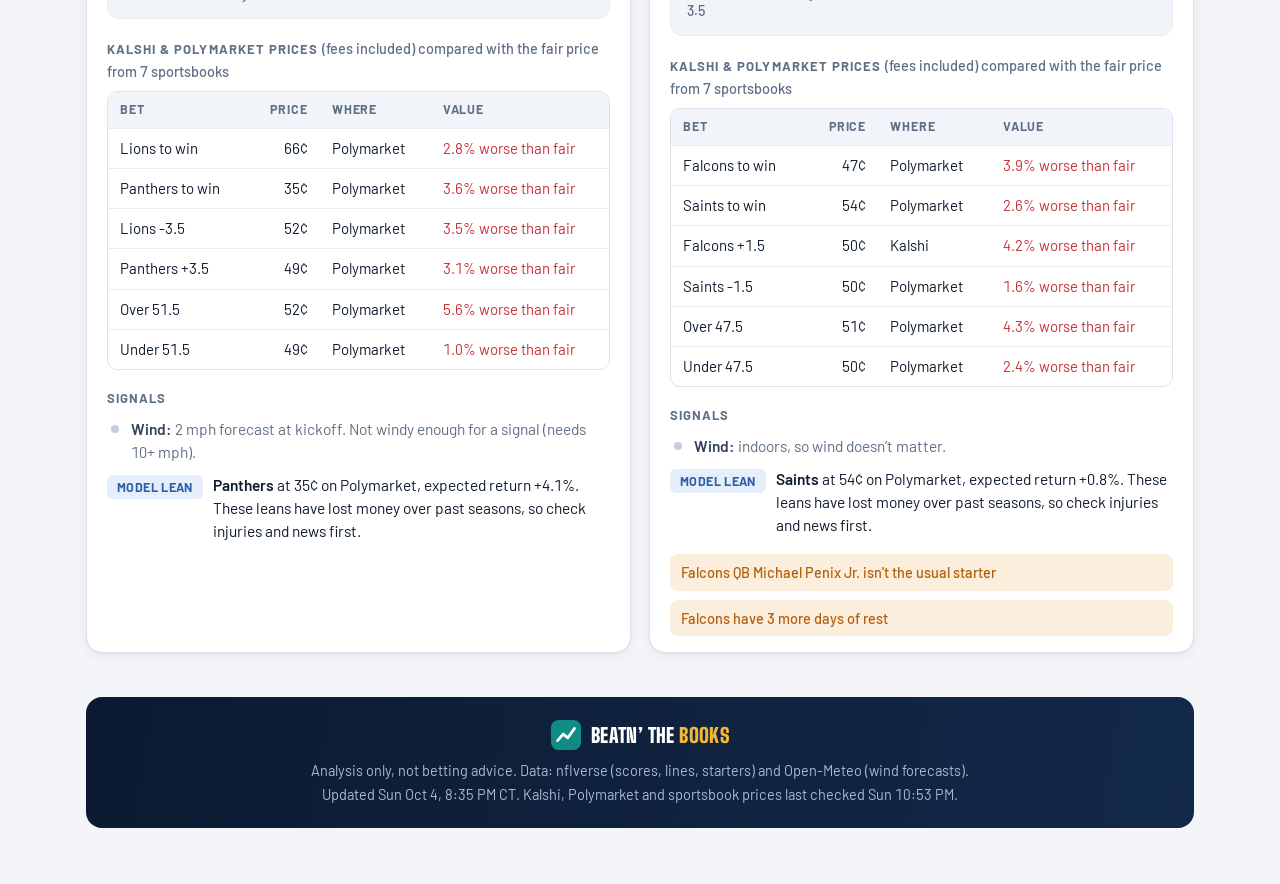
==== commit 95d5a79e: "Add files via upload" ====
--- a/site/index.html
+++ b/site/index.html
@@ -9,7 +9,7 @@
 <link rel="icon" href="favicon.svg" type="image/svg+xml">
 <link rel="preconnect" href="https://fonts.googleapis.com">
 <link rel="preconnect" href="https://fonts.gstatic.com" crossorigin>
-<link rel="stylesheet" href="https://fonts.googleapis.com/css2?family=Archivo:wght@700;800&family=IBM+Plex+Mono:wght@400;600&family=IBM+Plex+Sans:wght@400;600&display=swap">
+<link rel="stylesheet" href="https://fonts.googleapis.com/css2?family=Barlow:wght@400;500;600;700&family=Big+Shoulders+Display:wght@700;800;900&display=swap">
 <link rel="stylesheet" href="assets/style.css">
 <!--/head-->
 </head>
@@ -18,7 +18,7 @@
 <header class="bar">
   <div class="bar-in">
     <div class="brandrow">
-      <a class="brand" href="index.html" aria-label="Beatn’ the Books home"><svg viewBox="0 0 32 32" aria-hidden="true"><rect width="32" height="32" rx="8" fill="var(--accent)"/><path d="M7 22 13 15l5 4 7-10" stroke="var(--on-accent)" stroke-width="3" fill="none" stroke-linecap="round" stroke-linejoin="round"/></svg><span>Beatn’ the Books</span></a>
+      <a class="brand" href="index.html" aria-label="Beatn’ the Books home"><img src="favicon.svg" alt="" width="42" height="42"><span class="word">Beatn’ the <em>Books</em></span></a>
       <nav class="nav" aria-label="Pages">
         <a href="index.html" id="navWeek" aria-current="page">This week</a>
         <a href="index.html#bets" id="navBets">My bets</a>
@@ -115,7 +115,7 @@
   </section>
 </div>
 
-  <footer>Analysis only, not betting advice. Data: nflverse (scores, lines, starters) and Open-Meteo (wind forecasts).<br><span data-foot></span></footer>
+  <footer><div class="fbrand"><img src="favicon.svg" alt="" width="30" height="30"><span>Beatn’ the <em>Books</em></span></div><br>Analysis only, not betting advice. Data: nflverse (scores, lines, starters) and Open-Meteo (wind forecasts).<br><span data-foot></span></footer>
 </main>
 <script src="data.js"></script>
 <script src="assets/app.js"></script>
--- a/site/assets/style.css
+++ b/site/assets/style.css
@@ -1,195 +1,211 @@
-/* Beatn’ the Books site. Layout: sticky bar (brand, page nav, week rail on the week page) ->
-   page heading -> four summary tiles -> content cards and tables. Identity: clean sports-data
-   publication: bold condensed headings, a readable sans for everything else, one teal accent,
-   green/red only for good/bad. Numbers use the body face with tabular figures, never a
-   typewriter face. Charts use the validated categorical slots (blue, orange). */
+/* Beatn’ the Books site. Direction: "Sunday night broadcast". Navy broadcast bar with a gold
+   football mark; a dark scoreboard band for the headline numbers (the one bold element); quiet
+   white cards for everything else. Big Shoulders Display (stadium signage) for names, titles and
+   scoreboard figures; Barlow for reading. Gold = brand, royal blue = home team / links,
+   turf green = good, red = bad. Charts keep the validated categorical slots (blue, orange). */
 :root{
-  --bg:#f3f5f7; --surface:#ffffff; --surface-2:#f6f8fa; --raise:#eceff3;
-  --fg:#16202a; --fg-2:#3a4752; --muted:#66737e; --line:#dde3e8; --line-2:#e9edf1;
-  --accent:#0f8d85; --accent-strong:#0a6f68; --accent-bg:#e2f3f1; --on-accent:#ffffff;
-  --away:#8f9ea9; --home:#0f8d85; --mkt-away:#c4cdd4; --mkt-home:#74bdb7;
-  --good:#18864b; --good-bg:#e3f4ea;
-  --warn:#9a6411; --warn-bg:#f7edda;
-  --bad:#c23434; --bad-bg:#fae5e5;
-  --low:#66737e; --low-bg:#eef1f4;
+  --bg:#f3f5f9; --surface:#ffffff; --surface-2:#f1f4f9; --raise:#e8edf4;
+  --fg:#0e1b2e; --fg-2:#33445c; --muted:#5f6f86; --line:#dce3ed; --line-2:#e8edf4;
+  --navy:#0b1a30; --navy-2:#13294a; --navy-3:#1a3560; --on-navy:#eef3f9; --on-navy-2:#a9bbd2;
+  --gold:#f2b636; --gold-ink:#946000; --gold-bg:#fff3d6;
+  --link:#1f5fae; --royal:#2b5fa8; --royal-bg:#e5eefa;
+  --home:#2b5fa8; --away:#95a5ba; --mkt-home:#8fb2df; --mkt-away:#cdd6e2;
+  --good:#16804a; --good-bg:#e2f3e9;
+  --warn:#b4600a; --warn-bg:#fbeedc;
+  --bad:#c8333a; --bad-bg:#fbe6e7;
   --series-1:#2a78d6; --series-2:#eb6834;
-  --grid:#e9edf1; --axis:#c4cdd4;
-  --shadow:0 1px 2px rgba(16,32,42,.05),0 1px 1px rgba(16,32,42,.03);
-  --font-display:"Archivo",system-ui,sans-serif;
-  --font-body:"IBM Plex Sans",system-ui,-apple-system,"Segoe UI",sans-serif;
+  --grid:#e8edf4; --axis:#c3cedb;
+  --shadow:0 1px 2px rgba(14,27,46,.06),0 4px 14px rgba(14,27,46,.05);
+  --font-display:"Big Shoulders Display","Arial Narrow",Impact,sans-serif;
+  --font-body:"Barlow",system-ui,-apple-system,"Segoe UI",sans-serif;
   --font-mono:var(--font-body);
+  --accent:var(--gold); --accent-strong:var(--gold-ink); --accent-bg:var(--gold-bg); --on-accent:#0b1a30;
 }
 @media (prefers-color-scheme:dark){ :root:not([data-theme="light"]){
-  --bg:#0e151b; --surface:#151f27; --surface-2:#1a252e; --raise:#22303a;
-  --fg:#eaf0f4; --fg-2:#c3cfd8; --muted:#97a6b1; --line:#283641; --line-2:#212e38;
-  --accent:#2fb3aa; --accent-strong:#5cc9c1; --accent-bg:#133230; --on-accent:#06201e;
-  --away:#5f7280; --home:#2fb3aa; --mkt-away:#3b4b57; --mkt-home:#1f7a74;
-  --good:#3cc47a; --good-bg:#132a1d;
-  --warn:#e2a43a; --warn-bg:#2b2211;
-  --bad:#f07070; --bad-bg:#2e1616;
-  --low:#97a6b1; --low-bg:#1c2831;
+  --bg:#070f1c; --surface:#0e1a2c; --surface-2:#132238; --raise:#1a2c46;
+  --fg:#eaf0f7; --fg-2:#c2cedd; --muted:#8b9cb4; --line:#1e3150; --line-2:#172843;
+  --navy:#081425; --navy-2:#0f2340; --navy-3:#173156;
+  --gold-ink:#f2b636; --gold-bg:#2a220f;
+  --link:#7db2f0; --royal:#5b93db; --royal-bg:#15294a;
+  --home:#4f8bd6; --away:#4a5c76; --mkt-home:#2f5e96; --mkt-away:#33445c;
+  --good:#43d088; --good-bg:#10291d;
+  --warn:#f0a042; --warn-bg:#2b1e0e;
+  --bad:#ff6b6b; --bad-bg:#2e1518;
   --series-1:#3987e5; --series-2:#d95926;
-  --grid:#212e38; --axis:#3a4955;
+  --grid:#172843; --axis:#2b4166;
   --shadow:none;
   color-scheme:dark;
 }}
 :root[data-theme="dark"]{
-  --bg:#0e151b; --surface:#151f27; --surface-2:#1a252e; --raise:#22303a;
-  --fg:#eaf0f4; --fg-2:#c3cfd8; --muted:#97a6b1; --line:#283641; --line-2:#212e38;
-  --accent:#2fb3aa; --accent-strong:#5cc9c1; --accent-bg:#133230; --on-accent:#06201e;
-  --away:#5f7280; --home:#2fb3aa; --mkt-away:#3b4b57; --mkt-home:#1f7a74;
-  --good:#3cc47a; --good-bg:#132a1d;
-  --warn:#e2a43a; --warn-bg:#2b2211;
-  --bad:#f07070; --bad-bg:#2e1616;
-  --low:#97a6b1; --low-bg:#1c2831;
+  --bg:#070f1c; --surface:#0e1a2c; --surface-2:#132238; --raise:#1a2c46;
+  --fg:#eaf0f7; --fg-2:#c2cedd; --muted:#8b9cb4; --line:#1e3150; --line-2:#172843;
+  --navy:#081425; --navy-2:#0f2340; --navy-3:#173156;
+  --gold-ink:#f2b636; --gold-bg:#2a220f;
+  --link:#7db2f0; --royal:#5b93db; --royal-bg:#15294a;
+  --home:#4f8bd6; --away:#4a5c76; --mkt-home:#2f5e96; --mkt-away:#33445c;
+  --good:#43d088; --good-bg:#10291d;
+  --warn:#f0a042; --warn-bg:#2b1e0e;
+  --bad:#ff6b6b; --bad-bg:#2e1518;
   --series-1:#3987e5; --series-2:#d95926;
-  --grid:#212e38; --axis:#3a4955;
+  --grid:#172843; --axis:#2b4166;
   --shadow:none;
   color-scheme:dark;
 }
 
 *{box-sizing:border-box}
 html,body{background:var(--bg)}
-body{color:var(--fg);font-family:var(--font-body);font-size:16px;line-height:1.55;margin:0;
-  font-variant-numeric:tabular-nums;-webkit-font-smoothing:antialiased}
-.wrap{max-width:1120px;margin:0 auto;padding-inline:16px;padding-block:0 56px}
-h1,h2,h3{font-family:var(--font-display);margin:0;letter-spacing:-.01em;text-wrap:balance;color:var(--fg)}
+body{color:var(--fg);font-family:var(--font-body);font-size:16.5px;line-height:1.55;margin:0;
+  font-variant-numeric:tabular-nums;-webkit-font-smoothing:antialiased;-moz-osx-font-smoothing:grayscale;text-rendering:optimizeLegibility}
+.wrap{max-width:1140px;margin:0 auto;padding-inline:16px;padding-block:0 56px}
+h1,h2,h3{font-family:var(--font-display);margin:0;letter-spacing:.01em;text-wrap:balance;color:var(--fg)}
 b{font-weight:600}
 .num{font-variant-numeric:tabular-nums}
 button{font-family:inherit;font-size:inherit;color:inherit}
-a{color:var(--accent-strong)}
-:focus-visible{outline:2px solid var(--accent);outline-offset:2px}
+a{color:var(--link)}
+:focus-visible{outline:2px solid var(--gold);outline-offset:2px}
 [hidden]{display:none!important}
 .ok{color:var(--good)} .no{color:var(--bad)} .push{color:var(--muted)}
-.why{color:var(--muted);font-size:14px}
-.small{font-size:13px}
-
-/* ---------- bar + nav ---------- */
-.bar{position:sticky;top:env(safe-area-inset-top,0px);z-index:20;background:var(--surface);border-bottom:1px solid var(--line)}
-.bar-in{max-width:1120px;margin:0 auto;padding-inline:16px;padding-block:12px}
-.brandrow{display:flex;align-items:center;gap:8px 22px;flex-wrap:wrap}
-.brand{display:inline-flex;align-items:center;gap:10px;text-decoration:none;color:var(--fg)}
-.brand svg{width:28px;height:28px;flex:none}
-.brand span{font-family:var(--font-display);font-size:20px;font-weight:800;text-transform:uppercase;letter-spacing:.03em;line-height:1}
+.why{color:var(--muted);font-size:14.5px}
+.small{font-size:13.5px}
+
+/* ---------- broadcast bar ---------- */
+.bar{position:sticky;top:env(safe-area-inset-top,0px);z-index:20;
+  background:linear-gradient(100deg,var(--navy) 0%,var(--navy-2) 70%,var(--navy-3) 100%);
+  border-bottom:2px solid var(--gold);color:var(--on-navy)}
+.bar-in{max-width:1140px;margin:0 auto;padding-inline:16px;padding-block:12px}
+.brandrow{display:flex;align-items:center;gap:8px 26px;flex-wrap:wrap}
+.brand{display:inline-flex;align-items:center;gap:12px;text-decoration:none;color:#fff}
+.brand img{width:42px;height:42px;flex:none;display:block}
+.brand .word{font-family:var(--font-display);font-size:27px;font-weight:900;text-transform:uppercase;letter-spacing:.02em;line-height:1;white-space:nowrap}
+.brand .word em{font-style:normal;color:var(--gold)}
 .nav{display:flex;gap:4px;flex-wrap:wrap}
-.nav a{text-decoration:none;color:var(--fg-2);font-size:15px;font-weight:500;padding:7px 12px;border-radius:8px}
-.nav a:hover{color:var(--fg);background:var(--surface-2)}
-.nav a[aria-current="page"]{color:var(--accent-strong);background:var(--accent-bg);font-weight:600}
+.nav a{text-decoration:none;color:var(--on-navy-2);font-size:15.5px;font-weight:600;padding:7px 13px;border-radius:8px;letter-spacing:.01em}
+.nav a:hover{color:#fff;background:rgba(255,255,255,.07)}
+.nav a[aria-current="page"]{color:var(--navy);background:var(--gold)}
 .spring{flex:1 1 10px}
-.stamp{font-size:13px;color:var(--muted)}
-.rail{display:flex;gap:6px;overflow-x:auto;padding-block:12px 0;scrollbar-width:thin}
-.wk{flex:none;border:1px solid var(--line);background:var(--surface);border-radius:999px;padding:5px 13px;
-  font-size:14px;cursor:pointer;position:relative;color:var(--fg-2)}
-.wk:hover{border-color:var(--accent);color:var(--fg)}
-.wk[aria-pressed="true"]{background:var(--accent);border-color:var(--accent);color:var(--on-accent);font-weight:600}
-.wk.cur::after{content:"";position:absolute;top:2px;right:4px;width:6px;height:6px;border-radius:50%;background:var(--accent)}
-.wk[aria-pressed="true"].cur::after{background:var(--on-accent)}
-
-/* ---------- page heading + tiles ---------- */
-section{margin-top:28px}
-.eyebrow{font-size:14px;color:var(--muted);font-weight:600;margin-bottom:10px}
+.stamp{font-size:13.5px;color:var(--on-navy-2)}
+.rail{display:flex;gap:6px;overflow-x:auto;padding-block:12px 2px;scrollbar-width:thin;scrollbar-color:rgba(255,255,255,.25) transparent}
+.wk{flex:none;border:1px solid rgba(255,255,255,.16);background:rgba(255,255,255,.04);border-radius:999px;padding:5px 14px;
+  font-size:14px;font-weight:600;cursor:pointer;position:relative;color:var(--on-navy-2)}
+.wk:hover{border-color:var(--gold);color:#fff}
+.wk[aria-pressed="true"]{background:var(--gold);border-color:var(--gold);color:var(--navy)}
+.wk.cur::after{content:"";position:absolute;top:2px;right:5px;width:6px;height:6px;border-radius:50%;background:var(--gold)}
+.wk[aria-pressed="true"].cur::after{background:var(--navy)}
+
+/* ---------- page heading ---------- */
+section{margin-top:30px}
+.eyebrow{font-size:13px;color:var(--gold-ink);font-weight:700;margin-bottom:8px;text-transform:uppercase;letter-spacing:.09em}
 .pagehead{display:flex;align-items:flex-end;gap:12px;flex-wrap:wrap;justify-content:space-between}
-.pagehead h1{font-size:32px;font-weight:800;line-height:1.1}
-.pagehead .sub{color:var(--muted);font-size:15px}
-.lede{color:var(--fg-2);font-size:16px;max-width:70ch;margin:10px 0 0}
-.kpis{display:grid;grid-template-columns:repeat(4,minmax(0,1fr));gap:12px;margin-top:18px}
-.kpi{background:var(--surface);border:1px solid var(--line);border-radius:14px;padding:16px 18px;min-width:0;box-shadow:var(--shadow)}
-.kpi .v{font-size:30px;font-weight:700;line-height:1.1;letter-spacing:-.01em}
-.kpi .v small{font-size:16px;color:var(--muted);font-weight:500}
-.kpi .v.small-v{font-size:22px}
-.kpi .l{font-size:15px;color:var(--fg);font-weight:600;margin-top:6px;line-height:1.35}
-.kpi .l span{font-weight:400;color:var(--muted);font-size:14px}
+.pagehead h1{font-size:52px;font-weight:900;line-height:.95;text-transform:uppercase}
+.pagehead .sub{color:var(--muted);font-size:16px;font-weight:500}
+.lede{color:var(--fg-2);font-size:16.5px;max-width:70ch;margin:12px 0 0}
+
+/* ---------- scoreboard tiles (the bold element) ---------- */
+.kpis{display:grid;grid-template-columns:repeat(4,minmax(0,1fr));gap:2px;margin-top:20px;border-radius:16px;overflow:hidden;
+  background:var(--navy);border:1px solid var(--navy-3);box-shadow:var(--shadow)}
+.kpi{background:linear-gradient(180deg,var(--navy-2),var(--navy));padding:18px 20px 16px;min-width:0;color:var(--on-navy)}
+.kpi .v{font-family:var(--font-display);font-size:50px;font-weight:900;line-height:.95;letter-spacing:.01em;color:#fff}
+.kpi .v small{font-family:var(--font-body);font-size:17px;color:var(--on-navy-2);font-weight:500}
+.kpi .v.small-v{font-size:34px;line-height:1.05}
+.kpi .l{font-size:15.5px;color:#fff;font-weight:600;margin-top:8px;line-height:1.35}
+.kpi .l span{font-weight:400;color:var(--on-navy-2);font-size:14.5px}
+.kpi .v.good{color:#5fe39b} .kpi .v.bad{color:#ff8a8a}
 .v.good{color:var(--good)} .v.bad{color:var(--bad)}
-.panel{background:var(--surface);border:1px solid var(--line);border-radius:14px;padding:18px;box-shadow:var(--shadow)}
+.panel{background:var(--surface);border:1px solid var(--line);border-radius:16px;padding:20px;box-shadow:var(--shadow)}
 
 /* ---------- filters ---------- */
-.filters{display:inline-flex;margin-top:4px;border:1px solid var(--line);border-radius:10px;overflow:hidden;background:var(--surface);flex-wrap:wrap}
-.filters button{border:none;background:transparent;padding:8px 14px;font-size:14px;cursor:pointer;border-right:1px solid var(--line);color:var(--fg-2)}
+.filters{display:inline-flex;margin-top:4px;border:1px solid var(--line);border-radius:10px;overflow:hidden;background:var(--surface);flex-wrap:wrap;box-shadow:var(--shadow)}
+.filters button{border:none;background:transparent;padding:9px 16px;font-size:15px;font-weight:600;cursor:pointer;border-right:1px solid var(--line);color:var(--fg-2)}
 .filters button:last-child{border-right:none}
-.filters button[aria-pressed="true"]{background:var(--accent-bg);color:var(--accent-strong);font-weight:600}
-.oddshelp{font-size:14px;color:var(--muted);margin:12px 0 0;max-width:80ch}
+.filters button:hover{background:var(--surface-2)}
+.filters button[aria-pressed="true"]{background:var(--navy-2);color:#fff}
+.oddshelp{font-size:14.5px;color:var(--muted);margin:14px 0 0;max-width:84ch}
 
 /* ---------- plays strip ---------- */
 .plays{display:flex;flex-direction:column;gap:8px}
 .play{display:flex;gap:6px 14px;align-items:center;flex-wrap:wrap;background:var(--surface);border:1px solid var(--line);
-  border-left:4px solid var(--good);border-radius:12px;padding:12px 16px;box-shadow:var(--shadow)}
-.play .what{font-weight:600}
-.play a{font-size:14px;font-weight:600;margin-left:auto}
+  border-radius:12px;padding:13px 16px;box-shadow:var(--shadow)}
+.play .what{font-weight:700;font-size:16.5px}
+.play a{font-size:14.5px;font-weight:700;margin-left:auto}
 
 /* ---------- game cards ---------- */
-.games{display:grid;grid-template-columns:repeat(2,minmax(0,1fr));gap:16px;margin-top:16px}
+.games{display:grid;grid-template-columns:repeat(2,minmax(0,1fr));gap:18px;margin-top:18px}
 .game{background:var(--surface);border:1px solid var(--line);border-radius:16px;overflow:hidden;display:flex;flex-direction:column;min-width:0;box-shadow:var(--shadow)}
-.game.sig-card{border-color:var(--good);box-shadow:0 0 0 1px var(--good) inset}
-.ghead{padding:16px 18px 12px;border-bottom:1px solid var(--line-2);display:flex;flex-direction:column;gap:8px}
-.gmeta{display:flex;gap:8px;align-items:center;flex-wrap:wrap;font-size:14px;color:var(--muted)}
-.teams{display:flex;flex-direction:column;gap:2px}
-.trow{display:flex;justify-content:space-between;align-items:baseline;gap:12px;font-family:var(--font-display);font-size:20px;font-weight:700;color:var(--fg)}
-.trow a{color:inherit;text-decoration:none} .trow a:hover{text-decoration:underline}
-.trow.lose{color:var(--fg-2)}
-.trow .score{font-family:var(--font-body);font-size:22px;font-weight:700}
-.trow.lose .score{color:var(--muted);font-weight:500}
-.chip{font-size:12.5px;font-weight:600;padding:2px 9px;border-radius:999px;background:var(--raise);color:var(--fg-2);white-space:nowrap}
-.chip.final{background:var(--low-bg);color:var(--fg)}
-.chip.live{background:var(--warn-bg);color:var(--warn)}
+.game.sig-card{border-color:var(--good);box-shadow:0 0 0 1px var(--good) inset,var(--shadow)}
+.ghead{padding:16px 20px 14px;border-bottom:1px solid var(--line-2);display:flex;flex-direction:column;gap:8px}
+.gmeta{display:flex;gap:8px;align-items:center;flex-wrap:wrap;font-size:14.5px;color:var(--muted);font-weight:500}
+.teams{display:flex;flex-direction:column;gap:0}
+.trow{display:flex;justify-content:space-between;align-items:baseline;gap:12px;font-family:var(--font-display);
+  font-size:30px;font-weight:800;text-transform:uppercase;letter-spacing:.01em;line-height:1.15;color:var(--fg)}
+.trow a{color:inherit;text-decoration:none} .trow a:hover{color:var(--link)}
+.trow.lose{color:var(--muted)}
+.trow .score{font-size:34px;font-weight:900}
+.trow.lose .score{font-weight:700}
+.chip{font-size:12.5px;font-weight:700;padding:2px 10px;border-radius:999px;background:var(--raise);color:var(--fg-2);white-space:nowrap;letter-spacing:.02em}
+.chip.final{background:var(--navy-2);color:#fff}
+.chip.live{background:var(--bad);color:#fff}
 .chip.venue{background:transparent;border:1px solid var(--line)}
-.gbody{padding:16px 18px;display:flex;flex-direction:column;gap:18px;flex:1}
-.block{display:flex;flex-direction:column;gap:8px;min-width:0}
-.bh{font-size:15px;font-weight:600;color:var(--fg)}
-.bh .why{font-weight:400}
-
-.crow{display:grid;grid-template-columns:118px minmax(0,1fr);grid-template-areas:"lab bar" "lab val";gap:4px 12px;align-items:center}
-.clab{grid-area:lab;font-size:14px;color:var(--fg-2)}
+.gbody{padding:16px 20px;display:flex;flex-direction:column;gap:18px;flex:1}
+.block{display:flex;flex-direction:column;gap:9px;min-width:0}
+.bh{font-size:13px;font-weight:700;color:var(--muted);text-transform:uppercase;letter-spacing:.08em}
+.bh .why{font-weight:500;text-transform:none;letter-spacing:0}
+
+.crow{display:grid;grid-template-columns:120px minmax(0,1fr);grid-template-areas:"lab bar" "lab val";gap:4px 14px;align-items:center}
+.clab{grid-area:lab;font-size:15px;font-weight:600;color:var(--fg-2)}
 .crow .track{grid-area:bar}
-.crow .cval{grid-area:val;font-size:14px;color:var(--fg-2)}
-.crow .cval b{color:var(--fg)}
-.track{display:flex;gap:2px;height:10px;min-width:40px}
+.crow .cval{grid-area:val;font-size:14.5px;color:var(--fg-2)}
+.crow .cval b{color:var(--fg);font-weight:700}
+.track{display:flex;gap:2px;height:12px;min-width:40px}
 .track span{display:block;height:100%}
-.track span:first-child{border-radius:5px 0 0 5px} .track span:last-child{border-radius:0 5px 5px 0}
-
-.facts{display:grid;grid-template-columns:repeat(3,minmax(0,1fr));gap:12px;margin:0;padding:14px;background:var(--surface-2);border-radius:12px}
+.track span:first-child{border-radius:6px 0 0 6px} .track span:last-child{border-radius:0 6px 6px 0}
+
+.facts{display:grid;grid-template-columns:repeat(3,minmax(0,1fr));gap:14px;margin:0;padding:15px 16px;background:var(--surface-2);border-radius:12px;border:1px solid var(--line-2)}
 .facts div{min-width:0}
-.facts dt{font-size:13px;color:var(--muted);margin-bottom:2px}
-.facts dd{margin:0;font-size:16px;font-weight:600}
-.facts dd.sub{font-size:13.5px;font-weight:400;color:var(--muted)}
-
-table.mini{font-size:14px}
-table.mini th,table.mini td{padding:7px 10px}
+.facts dt{font-size:13.5px;color:var(--muted);margin-bottom:3px;font-weight:500}
+.facts dd{margin:0;font-size:18px;font-weight:700;line-height:1.3}
+.facts dd.sub{font-size:14px;font-weight:500;color:var(--muted);margin-top:2px}
+
+table.mini{font-size:15px}
+table.mini th,table.mini td{padding:8px 12px}
 .tablebox.flat{box-shadow:none;border-radius:10px}
 
-.signals .sig{display:flex;gap:10px;align-items:flex-start;font-size:15px;line-height:1.5}
+.signals .sig{display:flex;gap:10px;align-items:flex-start;font-size:15.5px;line-height:1.5}
 .sig .tag{margin-top:2px}
 .sig.muted{color:var(--muted)}
 .sig.muted b{color:var(--fg-2)}
 .sig .dot{flex:none;width:8px;height:8px;border-radius:50%;background:var(--axis);margin:8px 2px 0 4px}
-.tag{font-size:12.5px;font-weight:700;padding:2px 9px;border-radius:6px;white-space:nowrap;flex:none}
-.tag.under{background:var(--good-bg);color:var(--good)}
+.tag{font-size:12.5px;font-weight:700;padding:3px 10px;border-radius:6px;white-space:nowrap;flex:none;letter-spacing:.03em;text-transform:uppercase}
+.tag.under{background:var(--good);color:#fff}
 .tag.roof{background:var(--warn-bg);color:var(--warn)}
-.tag.none{background:var(--low-bg);color:var(--low)}
-.tag.lean{background:var(--accent-bg);color:var(--accent-strong)}
-.note{font-size:14px;color:var(--warn);background:var(--warn-bg);border-radius:8px;padding:6px 10px}
-
-.gfoot{padding:14px 18px;border-top:1px solid var(--line-2);background:var(--surface-2)}
-.results{display:flex;flex-direction:column;gap:8px}
-.rhead{font-weight:600}
+.tag.none{background:var(--raise);color:var(--muted)}
+.tag.lean{background:var(--royal-bg);color:var(--royal)}
+.tag.gap{background:var(--gold);color:var(--navy)}
+.note{font-size:14.5px;color:var(--warn);background:var(--warn-bg);border-radius:8px;padding:7px 11px;font-weight:500}
+
+.gfoot{padding:15px 20px;border-top:1px solid var(--line-2);background:var(--surface-2)}
+.results{display:flex;flex-direction:column;gap:9px}
+.rhead{font-family:var(--font-display);font-weight:800;font-size:20px;text-transform:uppercase;letter-spacing:.01em}
+.rhead .why{font-family:var(--font-body);text-transform:none;font-weight:500;font-size:14.5px}
 .pills{display:flex;gap:6px;flex-wrap:wrap}
-.pill{font-size:13.5px;font-weight:600;padding:3px 10px;border-radius:999px;background:var(--surface);border:1px solid var(--line)}
-.pill.ok{color:var(--good);border-color:var(--good-bg);background:var(--good-bg)}
-.pill.no{color:var(--bad);border-color:var(--bad-bg);background:var(--bad-bg)}
-.empty{background:var(--surface);border:1px solid var(--line);border-radius:14px;padding:20px;color:var(--muted);grid-column:1/-1}
+.pill{font-size:14px;font-weight:700;padding:4px 11px;border-radius:999px;background:var(--surface);border:1px solid var(--line)}
+.pill.ok{color:var(--good);border-color:transparent;background:var(--good-bg)}
+.pill.no{color:var(--bad);border-color:transparent;background:var(--bad-bg)}
+.empty{background:var(--surface);border:1px solid var(--line);border-radius:14px;padding:22px;color:var(--muted);grid-column:1/-1}
 
 /* ---------- tables ---------- */
-.tablebox{overflow-x:auto;background:var(--surface);border:1px solid var(--line);border-radius:14px;box-shadow:var(--shadow)}
-table{border-collapse:collapse;width:100%;font-size:15px}
-th,td{padding:10px 14px;text-align:left;border-bottom:1px solid var(--line-2);white-space:nowrap}
-th{font-size:13px;color:var(--muted);font-weight:600;background:var(--surface-2)}
+.tablebox{overflow-x:auto;background:var(--surface);border:1px solid var(--line);border-radius:16px;box-shadow:var(--shadow)}
+table{border-collapse:collapse;width:100%;font-size:15.5px}
+th,td{padding:11px 15px;text-align:left;border-bottom:1px solid var(--line-2);white-space:nowrap}
+th{font-size:12.5px;color:var(--muted);font-weight:700;background:var(--surface-2);text-transform:uppercase;letter-spacing:.07em}
 td.n,th.n{text-align:right}
 tr:last-child td{border-bottom:none}
 tbody tr:hover td{background:var(--surface-2)}
-tbody tr.sel td{background:var(--accent-bg)}
-.rbar{display:inline-block;height:8px;border-radius:4px;background:var(--accent);vertical-align:middle;opacity:.8}
-.teamlink{background:none;border:none;padding:0;cursor:pointer;color:var(--fg);font-weight:600;text-align:left}
-.teamlink:hover{color:var(--accent-strong);text-decoration:underline}
-.split{display:grid;grid-template-columns:minmax(0,1fr) minmax(0,1fr);gap:16px}
+tbody tr.sel td{background:var(--gold-bg)}
+.rbar{display:inline-block;height:8px;border-radius:4px;background:linear-gradient(90deg,var(--gold),#e39a17);vertical-align:middle}
+.teamlink{background:none;border:none;padding:0;cursor:pointer;color:var(--fg);font-weight:700;text-align:left;font-size:16px}
+.teamlink:hover{color:var(--link);text-decoration:underline}
+.split{display:grid;grid-template-columns:minmax(0,1fr) minmax(0,1fr);gap:18px}
+#teamName{font-size:40px!important;font-weight:900;text-transform:uppercase;line-height:1}
 
 /* ---------- charts ---------- */
 .chart{position:relative}
@@ -197,47 +213,53 @@
 .chart .gridline{stroke:var(--grid);stroke-width:1}
 .chart .zero{stroke:var(--axis);stroke-width:1.5}
 .chart .ref{stroke:var(--axis);stroke-width:1;stroke-dasharray:4 4}
-.chart .tick{fill:var(--muted);font-family:var(--font-body);font-size:12.5px}
-.chart .dlabel{fill:var(--fg);font-family:var(--font-body);font-size:13px;font-weight:600}
-.chart .line{fill:none;stroke-width:2.25;stroke-linejoin:round;stroke-linecap:round}
+.chart .tick{fill:var(--muted);font-family:var(--font-body);font-size:13px;font-weight:500}
+.chart .dlabel{fill:var(--fg);font-family:var(--font-body);font-size:14px;font-weight:700}
+.chart .line{fill:none;stroke-width:2.5;stroke-linejoin:round;stroke-linecap:round}
 .chart .s1{stroke:var(--series-1)} .chart .s2{stroke:var(--series-2)}
 .chart .d1{fill:var(--series-1);stroke:var(--surface);stroke-width:2}
 .chart .d2{fill:var(--series-2);stroke:var(--surface);stroke-width:2}
 .chart .cross{stroke:var(--muted);stroke-width:1}
-.tip{position:absolute;pointer-events:none;background:var(--surface);border:1px solid var(--line);border-radius:8px;
-  padding:8px 11px;font-size:13.5px;box-shadow:0 6px 18px rgba(0,0,0,.14);white-space:nowrap;z-index:5}
-.legend{display:flex;gap:18px;flex-wrap:wrap;font-size:14.5px;color:var(--fg);margin-bottom:10px}
-.legend span{display:inline-flex;align-items:center;gap:7px}
-.legend i{display:inline-block;width:16px;height:3px;border-radius:2px}
+.tip{position:absolute;pointer-events:none;background:var(--surface);border:1px solid var(--line);border-radius:10px;
+  padding:9px 12px;font-size:14px;box-shadow:0 8px 24px rgba(0,0,0,.16);white-space:nowrap;z-index:5}
+.legend{display:flex;gap:20px;flex-wrap:wrap;font-size:15px;font-weight:600;color:var(--fg);margin-bottom:12px}
+.legend span{display:inline-flex;align-items:center;gap:8px}
+.legend i{display:inline-block;width:18px;height:3px;border-radius:2px}
 
 /* ---------- bet tracker form ---------- */
-.betform{display:grid;grid-template-columns:repeat(4,minmax(0,1fr));gap:14px}
+.betform{display:grid;grid-template-columns:repeat(4,minmax(0,1fr));gap:16px}
 .field{display:flex;flex-direction:column;gap:6px;min-width:0}
 .field.wide{grid-column:span 2}
-.field label{font-size:14px;color:var(--fg-2);font-weight:600}
-.field input,.field select{background:var(--surface);border:1px solid var(--line);border-radius:9px;padding:9px 11px;
-  min-width:0;width:100%;font-family:inherit;font-size:15px;color:var(--fg)}
-.field input:focus,.field select:focus{outline:2px solid var(--accent);outline-offset:0;border-color:transparent}
+.field label{font-size:14.5px;color:var(--fg-2);font-weight:600}
+.field input,.field select{background:var(--surface);border:1px solid var(--line);border-radius:10px;padding:10px 12px;
+  min-width:0;width:100%;font-family:inherit;font-size:16px;color:var(--fg)}
+.field input:focus,.field select:focus{outline:2px solid var(--gold);outline-offset:0;border-color:transparent}
 .formfoot{grid-column:1/-1;display:flex;gap:10px;align-items:center;flex-wrap:wrap}
-.btn{background:var(--accent);color:var(--on-accent);border:none;border-radius:9px;padding:10px 18px;font-weight:600;cursor:pointer;white-space:nowrap}
-.btn:hover{background:var(--accent-strong)}
+.btn{background:var(--gold);color:var(--navy);border:none;border-radius:10px;padding:11px 20px;font-weight:700;cursor:pointer;white-space:nowrap;font-size:15.5px}
+.btn:hover{filter:brightness(1.05)}
 .btn:disabled{opacity:.6;cursor:default}
 .btn.ghost{background:transparent;color:var(--bad);border:1px solid var(--line)}
-.btn.ghost:hover{border-color:var(--bad)}
-.btn.small{padding:4px 10px;font-size:13px}
+.btn.ghost:hover{border-color:var(--bad);filter:none}
+.btn.small{padding:5px 11px;font-size:13.5px}
 
 /* ---------- method page ---------- */
 .prose{max-width:74ch}
-.prose h2{font-size:22px;margin:32px 0 10px}
-.prose p,.prose li{font-size:16px;color:var(--fg-2)}
+.prose h2{font-size:30px;font-weight:900;text-transform:uppercase;margin:36px 0 10px}
+.prose p,.prose li{font-size:16.5px;color:var(--fg-2)}
 .prose ul{padding-left:20px;display:flex;flex-direction:column;gap:8px}
-.formula{background:var(--surface-2);border:1px solid var(--line);border-radius:8px;padding:10px 14px;
-  display:block;overflow-x:auto;font-size:15px;white-space:nowrap;color:var(--fg)}
-.callout{background:var(--surface);border:1px solid var(--line);border-left:4px solid var(--accent);border-radius:12px;padding:16px 18px;margin-top:16px}
-
-footer{margin-top:36px;font-size:14px;color:var(--muted);text-align:center;line-height:1.6}
-
-@media (max-width:820px){
+.formula{background:var(--surface-2);border:1px solid var(--line);border-radius:10px;padding:11px 15px;
+  display:block;overflow-x:auto;font-size:15.5px;white-space:nowrap;color:var(--fg)}
+.callout{background:var(--surface);border:1px solid var(--line);border-radius:14px;padding:16px 18px;margin-top:16px;box-shadow:var(--shadow)}
+
+/* ---------- footer ---------- */
+footer{margin-top:44px;padding:22px 16px;border-radius:16px;background:linear-gradient(100deg,var(--navy),var(--navy-2));
+  color:var(--on-navy-2);font-size:14.5px;text-align:center;line-height:1.6}
+footer .fbrand{display:inline-flex;align-items:center;gap:10px;margin-bottom:8px;font-family:var(--font-display);font-weight:900;
+  font-size:20px;text-transform:uppercase;color:#fff;letter-spacing:.02em}
+footer .fbrand img{width:30px;height:30px}
+footer .fbrand em{font-style:normal;color:var(--gold)}
+
+@media (max-width:860px){
   .games,.split{grid-template-columns:minmax(0,1fr)}
   .kpis{grid-template-columns:repeat(2,minmax(0,1fr))}
   .betform{grid-template-columns:repeat(2,minmax(0,1fr))}
@@ -245,23 +267,26 @@
 @media (max-width:520px){
   .bar{position:static}                       /* full screen for content while scrolling on phones */
   .bar .stamp{display:none}                   /* also in the footer */
-  .brand span{font-size:18px}
+  .brand img{width:36px;height:36px}
+  .brand .word{font-size:23px}
   .nav{flex-wrap:nowrap;overflow-x:auto;width:100%;scrollbar-width:none}
-  .nav a{flex:none;padding:6px 10px}
+  .nav a{flex:none;padding:6px 11px}
+  .pagehead h1{font-size:40px}
+  .kpi{padding:14px 14px 12px}
+  .kpi .v{font-size:40px}
+  .trow{font-size:26px} .trow .score{font-size:30px}
+  .facts{grid-template-columns:minmax(0,1fr) minmax(0,1fr)}
+  .crow{grid-template-columns:minmax(0,1fr);grid-template-areas:"lab" "bar" "val"}
   /* price table: two lines per bet instead of four cramped columns */
   table.mini thead{display:none}
-  table.mini tr{display:grid;grid-template-columns:minmax(0,1fr) auto;padding:8px 10px;border-bottom:1px solid var(--line-2)}
+  table.mini tr{display:grid;grid-template-columns:minmax(0,1fr) auto;padding:9px 12px;border-bottom:1px solid var(--line-2)}
   table.mini tr:last-child{border-bottom:none}
   table.mini td{border:none;padding:1px 0;white-space:normal}
-  table.mini td:nth-child(1){font-weight:600}
-  table.mini td:nth-child(2){text-align:right;font-weight:600}
+  table.mini td:nth-child(1){font-weight:700}
+  table.mini td:nth-child(2){text-align:right;font-weight:700}
   table.mini td:nth-child(3){color:var(--muted)}
   table.mini td:nth-child(4){text-align:right}
-  .signals .sig{flex-wrap:wrap;gap:4px 10px}
+  .signals .sig{flex-wrap:wrap;gap:5px 10px}
   .signals .sig .tag + span{flex:1 1 100%}
-  .facts{grid-template-columns:minmax(0,1fr) minmax(0,1fr)}
-  .crow{grid-template-columns:minmax(0,1fr);grid-template-areas:"lab" "bar" "val"}
-  .pagehead h1{font-size:27px}
-  .kpi .v{font-size:26px}
 }
 @media (prefers-reduced-motion:reduce){*{transition:none!important;scroll-behavior:auto!important}}
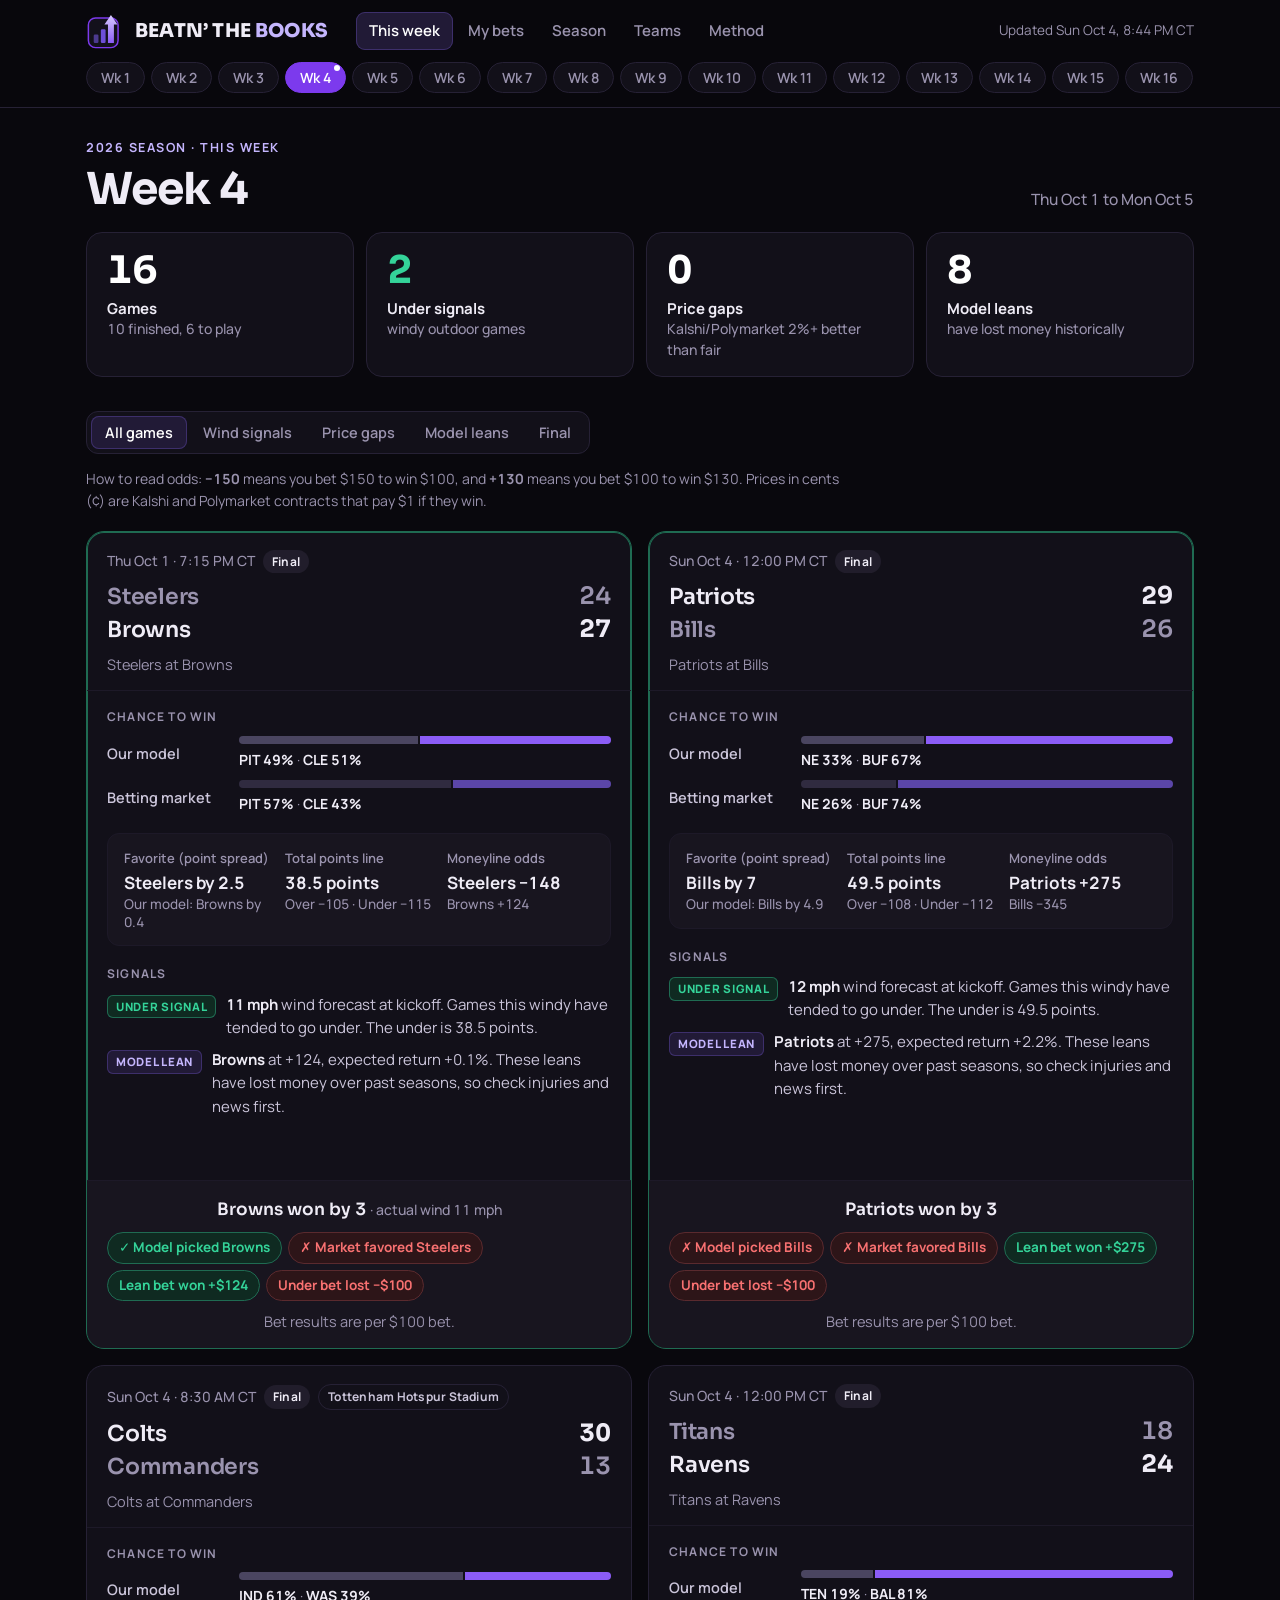
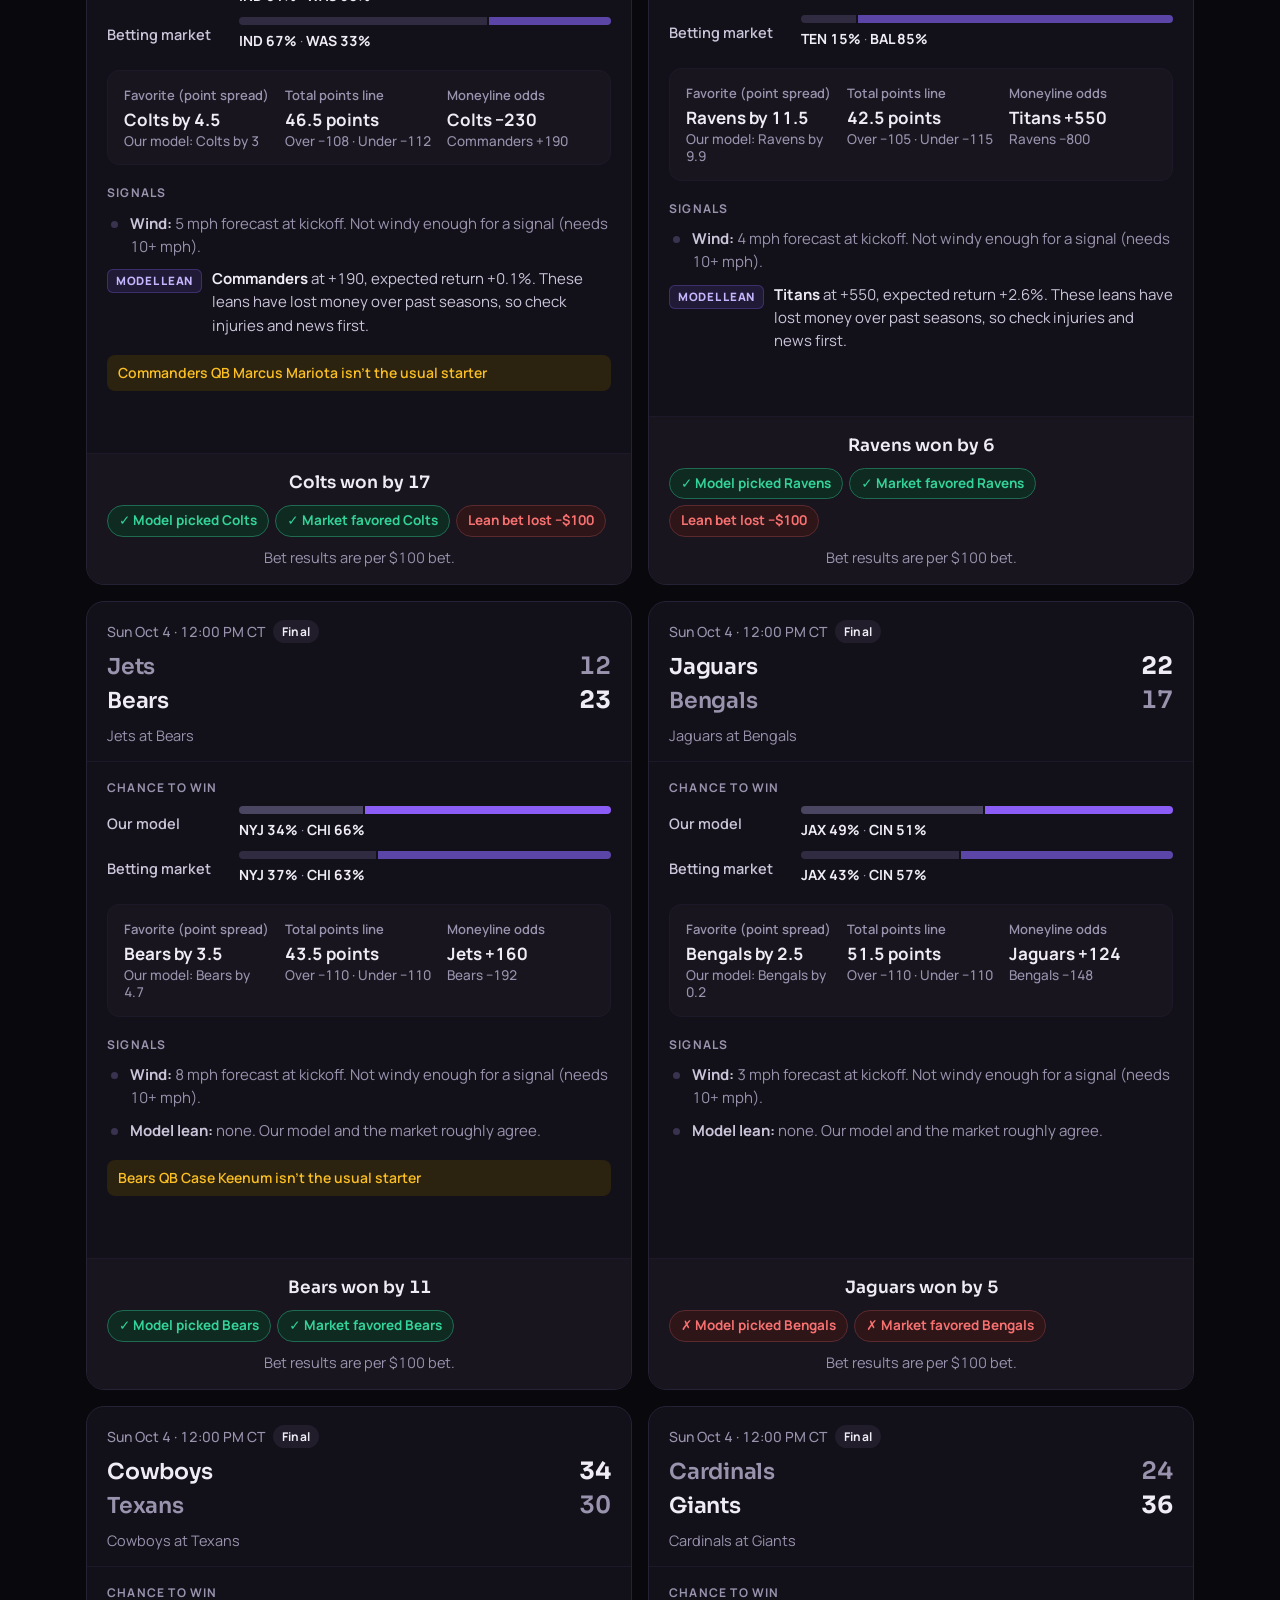
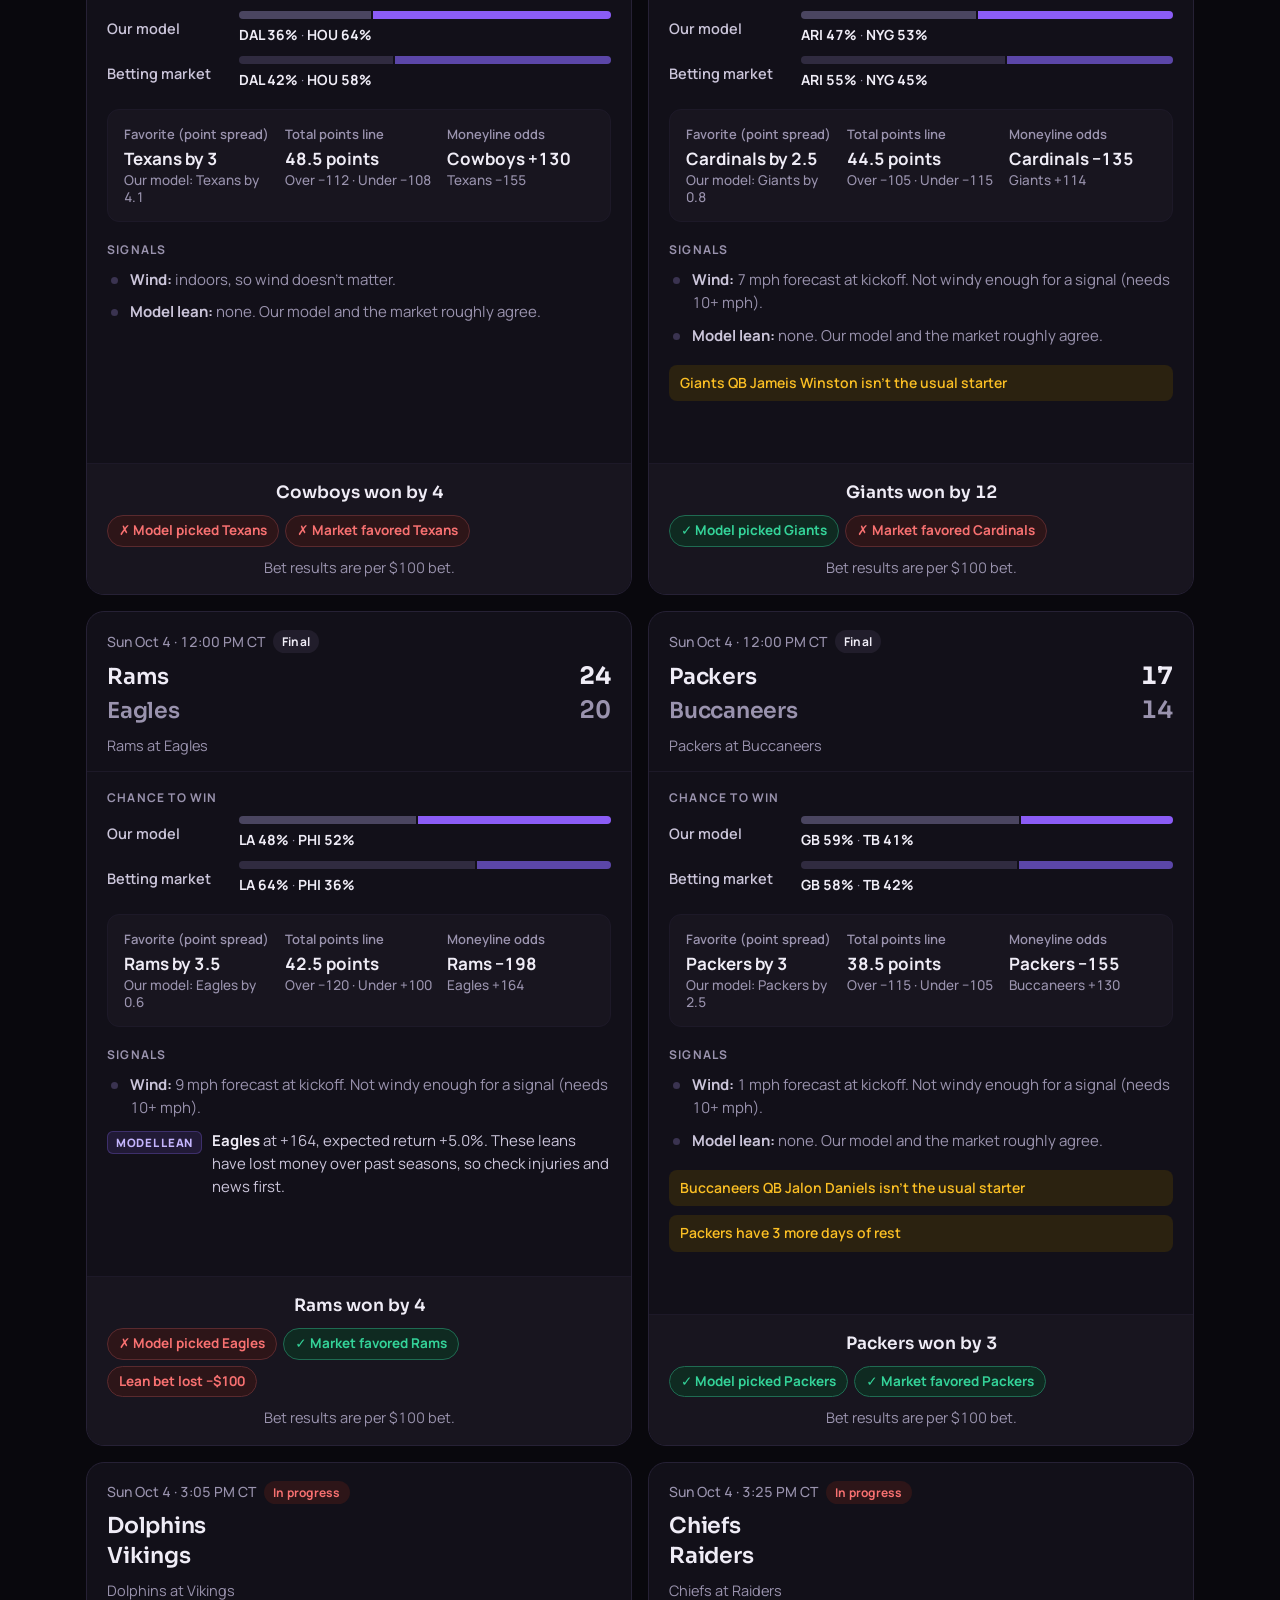
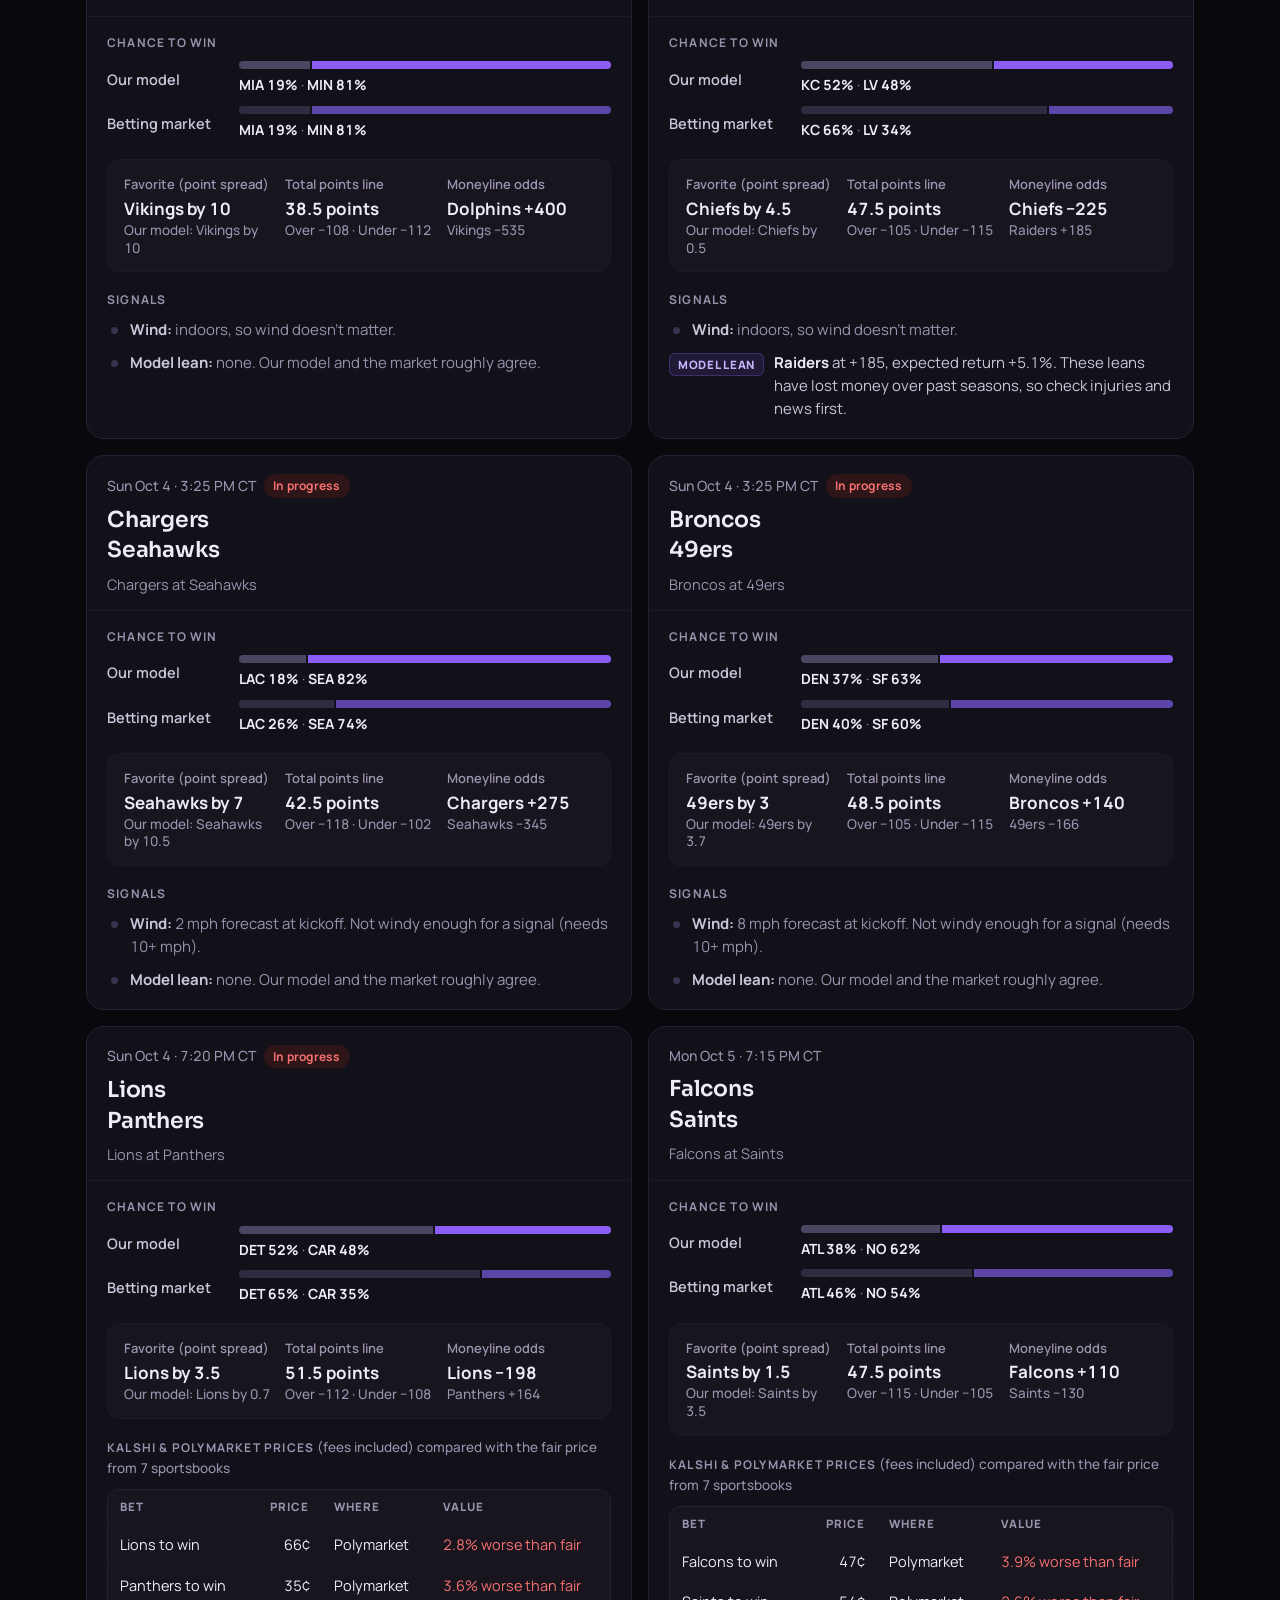
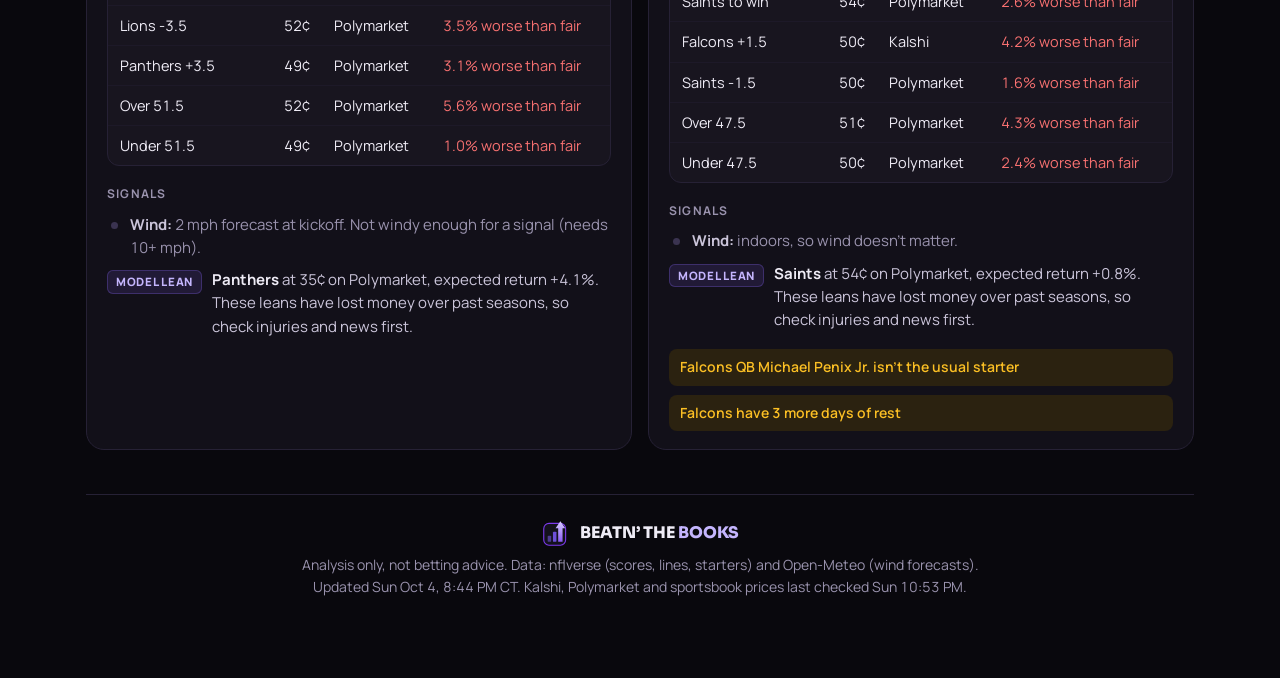
==== commit 78fbe5e4: "Add files via upload" ====
--- a/site/index.html
+++ b/site/index.html
@@ -6,10 +6,11 @@
 <!--head-->
 <title>Beatn’ the Books</title>
 <meta name="description" content="Every NFL game, every week: an Elo model against the betting market, a tested wind-under signal, results and power ratings.">
+<meta name="theme-color" content="#09080d">
 <link rel="icon" href="favicon.svg" type="image/svg+xml">
 <link rel="preconnect" href="https://fonts.googleapis.com">
 <link rel="preconnect" href="https://fonts.gstatic.com" crossorigin>
-<link rel="stylesheet" href="https://fonts.googleapis.com/css2?family=Barlow:wght@400;500;600;700&family=Big+Shoulders+Display:wght@700;800;900&display=swap">
+<link rel="stylesheet" href="https://fonts.googleapis.com/css2?family=Manrope:wght@400;500;600;700;800&family=Sora:wght@600;700;800&display=swap">
 <link rel="stylesheet" href="assets/style.css">
 <!--/head-->
 </head>
--- a/site/assets/style.css
+++ b/site/assets/style.css
@@ -1,211 +1,179 @@
-/* Beatn’ the Books site. Direction: "Sunday night broadcast". Navy broadcast bar with a gold
-   football mark; a dark scoreboard band for the headline numbers (the one bold element); quiet
-   white cards for everything else. Big Shoulders Display (stadium signage) for names, titles and
-   scoreboard figures; Barlow for reading. Gold = brand, royal blue = home team / links,
-   turf green = good, red = bad. Charts keep the validated categorical slots (blue, orange). */
+/* Beatn’ the Books site. Direction: premium dark, purple and black (Mason's brief). A deliberate
+   single dark theme: near-black violet-tinted canvas, flat dark cards with hairline borders,
+   purple only where it means something (brand, selection, the home team, highlights).
+   Sora (geometric, sharp) for the wordmark, headings, team names and big numbers; Manrope for
+   reading. Green = good, red = bad. Charts use validated slots: violet #9085e9 + orange #d95926. */
 :root{
-  --bg:#f3f5f9; --surface:#ffffff; --surface-2:#f1f4f9; --raise:#e8edf4;
-  --fg:#0e1b2e; --fg-2:#33445c; --muted:#5f6f86; --line:#dce3ed; --line-2:#e8edf4;
-  --navy:#0b1a30; --navy-2:#13294a; --navy-3:#1a3560; --on-navy:#eef3f9; --on-navy-2:#a9bbd2;
-  --gold:#f2b636; --gold-ink:#946000; --gold-bg:#fff3d6;
-  --link:#1f5fae; --royal:#2b5fa8; --royal-bg:#e5eefa;
-  --home:#2b5fa8; --away:#95a5ba; --mkt-home:#8fb2df; --mkt-away:#cdd6e2;
-  --good:#16804a; --good-bg:#e2f3e9;
-  --warn:#b4600a; --warn-bg:#fbeedc;
-  --bad:#c8333a; --bad-bg:#fbe6e7;
-  --series-1:#2a78d6; --series-2:#eb6834;
-  --grid:#e8edf4; --axis:#c3cedb;
-  --shadow:0 1px 2px rgba(14,27,46,.06),0 4px 14px rgba(14,27,46,.05);
-  --font-display:"Big Shoulders Display","Arial Narrow",Impact,sans-serif;
-  --font-body:"Barlow",system-ui,-apple-system,"Segoe UI",sans-serif;
+  color-scheme:dark;
+  --bg:#09080d; --surface:#121019; --surface-2:#18151f; --raise:#211d2b;
+  --fg:#efecf6; --fg-2:#cbc5da; --muted:#9a93ae; --line:#262135; --line-2:#1d1928;
+  --purple:#8b5cf6; --purple-strong:#7c3aed; --purple-soft:#c4b5fd; --purple-bg:#211a36; --purple-deep:#4c3a8f;
+  --link:#b9a6ff;
+  --home:#8b5cf6; --away:#4a4560; --mkt-home:#5b46a8; --mkt-away:#302b40;
+  --good:#34d399; --good-bg:#0f2a21;
+  --warn:#fbbf24; --warn-bg:#2b2210;
+  --bad:#f87171; --bad-bg:#2d1518;
+  --series-1:#9085e9; --series-2:#d95926;
+  --grid:#1d1928; --axis:#3a3350;
+  --font-display:"Sora",system-ui,sans-serif;
+  --font-body:"Manrope",system-ui,-apple-system,"Segoe UI",sans-serif;
   --font-mono:var(--font-body);
-  --accent:var(--gold); --accent-strong:var(--gold-ink); --accent-bg:var(--gold-bg); --on-accent:#0b1a30;
-}
-@media (prefers-color-scheme:dark){ :root:not([data-theme="light"]){
-  --bg:#070f1c; --surface:#0e1a2c; --surface-2:#132238; --raise:#1a2c46;
-  --fg:#eaf0f7; --fg-2:#c2cedd; --muted:#8b9cb4; --line:#1e3150; --line-2:#172843;
-  --navy:#081425; --navy-2:#0f2340; --navy-3:#173156;
-  --gold-ink:#f2b636; --gold-bg:#2a220f;
-  --link:#7db2f0; --royal:#5b93db; --royal-bg:#15294a;
-  --home:#4f8bd6; --away:#4a5c76; --mkt-home:#2f5e96; --mkt-away:#33445c;
-  --good:#43d088; --good-bg:#10291d;
-  --warn:#f0a042; --warn-bg:#2b1e0e;
-  --bad:#ff6b6b; --bad-bg:#2e1518;
-  --series-1:#3987e5; --series-2:#d95926;
-  --grid:#172843; --axis:#2b4166;
-  --shadow:none;
-  color-scheme:dark;
-}}
-:root[data-theme="dark"]{
-  --bg:#070f1c; --surface:#0e1a2c; --surface-2:#132238; --raise:#1a2c46;
-  --fg:#eaf0f7; --fg-2:#c2cedd; --muted:#8b9cb4; --line:#1e3150; --line-2:#172843;
-  --navy:#081425; --navy-2:#0f2340; --navy-3:#173156;
-  --gold-ink:#f2b636; --gold-bg:#2a220f;
-  --link:#7db2f0; --royal:#5b93db; --royal-bg:#15294a;
-  --home:#4f8bd6; --away:#4a5c76; --mkt-home:#2f5e96; --mkt-away:#33445c;
-  --good:#43d088; --good-bg:#10291d;
-  --warn:#f0a042; --warn-bg:#2b1e0e;
-  --bad:#ff6b6b; --bad-bg:#2e1518;
-  --series-1:#3987e5; --series-2:#d95926;
-  --grid:#172843; --axis:#2b4166;
-  --shadow:none;
-  color-scheme:dark;
+  --accent:var(--purple); --accent-strong:var(--purple-soft); --accent-bg:var(--purple-bg); --on-accent:#ffffff;
+  --gold-ink:var(--purple-soft); --gold-bg:var(--purple-bg); --gold:var(--purple);
 }
 
 *{box-sizing:border-box}
 html,body{background:var(--bg)}
-body{color:var(--fg);font-family:var(--font-body);font-size:16.5px;line-height:1.55;margin:0;
+body{color:var(--fg);font-family:var(--font-body);font-size:16px;line-height:1.6;margin:0;
   font-variant-numeric:tabular-nums;-webkit-font-smoothing:antialiased;-moz-osx-font-smoothing:grayscale;text-rendering:optimizeLegibility}
 .wrap{max-width:1140px;margin:0 auto;padding-inline:16px;padding-block:0 56px}
-h1,h2,h3{font-family:var(--font-display);margin:0;letter-spacing:.01em;text-wrap:balance;color:var(--fg)}
-b{font-weight:600}
+h1,h2,h3{font-family:var(--font-display);margin:0;letter-spacing:-.02em;text-wrap:balance;color:var(--fg)}
+b{font-weight:700}
 .num{font-variant-numeric:tabular-nums}
 button{font-family:inherit;font-size:inherit;color:inherit}
-a{color:var(--link)}
-:focus-visible{outline:2px solid var(--gold);outline-offset:2px}
+a{color:var(--link);text-decoration-color:rgba(185,166,255,.4);text-underline-offset:3px}
+a:hover{color:#d6cbff}
+:focus-visible{outline:2px solid var(--purple);outline-offset:2px}
 [hidden]{display:none!important}
 .ok{color:var(--good)} .no{color:var(--bad)} .push{color:var(--muted)}
 .why{color:var(--muted);font-size:14.5px}
 .small{font-size:13.5px}
-
-/* ---------- broadcast bar ---------- */
-.bar{position:sticky;top:env(safe-area-inset-top,0px);z-index:20;
-  background:linear-gradient(100deg,var(--navy) 0%,var(--navy-2) 70%,var(--navy-3) 100%);
-  border-bottom:2px solid var(--gold);color:var(--on-navy)}
+::selection{background:#4c3a8f;color:#fff}
+
+/* ---------- top bar ---------- */
+.bar{position:sticky;top:env(safe-area-inset-top,0px);z-index:20;background:rgba(9,8,13,.92);
+  backdrop-filter:saturate(140%) blur(10px);-webkit-backdrop-filter:saturate(140%) blur(10px);border-bottom:1px solid var(--line)}
 .bar-in{max-width:1140px;margin:0 auto;padding-inline:16px;padding-block:12px}
-.brandrow{display:flex;align-items:center;gap:8px 26px;flex-wrap:wrap}
-.brand{display:inline-flex;align-items:center;gap:12px;text-decoration:none;color:#fff}
-.brand img{width:42px;height:42px;flex:none;display:block}
-.brand .word{font-family:var(--font-display);font-size:27px;font-weight:900;text-transform:uppercase;letter-spacing:.02em;line-height:1;white-space:nowrap}
-.brand .word em{font-style:normal;color:var(--gold)}
-.nav{display:flex;gap:4px;flex-wrap:wrap}
-.nav a{text-decoration:none;color:var(--on-navy-2);font-size:15.5px;font-weight:600;padding:7px 13px;border-radius:8px;letter-spacing:.01em}
-.nav a:hover{color:#fff;background:rgba(255,255,255,.07)}
-.nav a[aria-current="page"]{color:var(--navy);background:var(--gold)}
+.brandrow{display:flex;align-items:center;gap:8px 28px;flex-wrap:wrap}
+.brand{display:inline-flex;align-items:center;gap:11px;text-decoration:none;color:var(--fg)}
+.brand img{width:38px;height:38px;flex:none;display:block}
+.brand .word{font-family:var(--font-display);font-size:19px;font-weight:800;text-transform:uppercase;letter-spacing:.01em;line-height:1;white-space:nowrap}
+.brand .word em{font-style:normal;color:var(--purple-soft)}
+.nav{display:flex;gap:2px;flex-wrap:wrap}
+.nav a{text-decoration:none;color:var(--muted);font-size:15px;font-weight:600;padding:7px 13px;border-radius:9px}
+.nav a:hover{color:var(--fg);background:var(--surface-2)}
+.nav a[aria-current="page"]{color:#fff;background:var(--purple-bg);box-shadow:inset 0 0 0 1px #3d2f6b}
 .spring{flex:1 1 10px}
-.stamp{font-size:13.5px;color:var(--on-navy-2)}
-.rail{display:flex;gap:6px;overflow-x:auto;padding-block:12px 2px;scrollbar-width:thin;scrollbar-color:rgba(255,255,255,.25) transparent}
-.wk{flex:none;border:1px solid rgba(255,255,255,.16);background:rgba(255,255,255,.04);border-radius:999px;padding:5px 14px;
-  font-size:14px;font-weight:600;cursor:pointer;position:relative;color:var(--on-navy-2)}
-.wk:hover{border-color:var(--gold);color:#fff}
-.wk[aria-pressed="true"]{background:var(--gold);border-color:var(--gold);color:var(--navy)}
-.wk.cur::after{content:"";position:absolute;top:2px;right:5px;width:6px;height:6px;border-radius:50%;background:var(--gold)}
-.wk[aria-pressed="true"].cur::after{background:var(--navy)}
+.stamp{font-size:13.5px;color:var(--muted)}
+.rail{display:flex;gap:6px;overflow-x:auto;padding-block:12px 2px;scrollbar-width:thin;scrollbar-color:#3a3350 transparent}
+.wk{flex:none;border:1px solid var(--line);background:var(--surface);border-radius:999px;padding:5px 14px;
+  font-size:14px;font-weight:600;cursor:pointer;position:relative;color:var(--muted)}
+.wk:hover{border-color:#4c3a8f;color:var(--fg)}
+.wk[aria-pressed="true"]{background:var(--purple-strong);border-color:var(--purple-strong);color:#fff}
+.wk.cur::after{content:"";position:absolute;top:2px;right:5px;width:6px;height:6px;border-radius:50%;background:var(--purple)}
+.wk[aria-pressed="true"].cur::after{background:#fff}
 
 /* ---------- page heading ---------- */
 section{margin-top:30px}
-.eyebrow{font-size:13px;color:var(--gold-ink);font-weight:700;margin-bottom:8px;text-transform:uppercase;letter-spacing:.09em}
+.eyebrow{font-size:12.5px;color:var(--purple-soft);font-weight:700;margin-bottom:8px;text-transform:uppercase;letter-spacing:.12em}
 .pagehead{display:flex;align-items:flex-end;gap:12px;flex-wrap:wrap;justify-content:space-between}
-.pagehead h1{font-size:52px;font-weight:900;line-height:.95;text-transform:uppercase}
-.pagehead .sub{color:var(--muted);font-size:16px;font-weight:500}
-.lede{color:var(--fg-2);font-size:16.5px;max-width:70ch;margin:12px 0 0}
-
-/* ---------- scoreboard tiles (the bold element) ---------- */
-.kpis{display:grid;grid-template-columns:repeat(4,minmax(0,1fr));gap:2px;margin-top:20px;border-radius:16px;overflow:hidden;
-  background:var(--navy);border:1px solid var(--navy-3);box-shadow:var(--shadow)}
-.kpi{background:linear-gradient(180deg,var(--navy-2),var(--navy));padding:18px 20px 16px;min-width:0;color:var(--on-navy)}
-.kpi .v{font-family:var(--font-display);font-size:50px;font-weight:900;line-height:.95;letter-spacing:.01em;color:#fff}
-.kpi .v small{font-family:var(--font-body);font-size:17px;color:var(--on-navy-2);font-weight:500}
-.kpi .v.small-v{font-size:34px;line-height:1.05}
-.kpi .l{font-size:15.5px;color:#fff;font-weight:600;margin-top:8px;line-height:1.35}
-.kpi .l span{font-weight:400;color:var(--on-navy-2);font-size:14.5px}
-.kpi .v.good{color:#5fe39b} .kpi .v.bad{color:#ff8a8a}
-.v.good{color:var(--good)} .v.bad{color:var(--bad)}
-.panel{background:var(--surface);border:1px solid var(--line);border-radius:16px;padding:20px;box-shadow:var(--shadow)}
+.pagehead h1{font-size:44px;font-weight:700;line-height:1.05}
+.pagehead .sub{color:var(--muted);font-size:15.5px;font-weight:500}
+.lede{color:var(--fg-2);font-size:16px;max-width:70ch;margin:12px 0 0}
+
+/* ---------- summary tiles ---------- */
+.kpis{display:grid;grid-template-columns:repeat(4,minmax(0,1fr));gap:12px;margin-top:20px}
+.kpi{background:var(--surface);border:1px solid var(--line);border-radius:16px;padding:18px 20px 16px;min-width:0}
+.kpi .v{font-family:var(--font-display);font-size:38px;font-weight:700;line-height:1.05;letter-spacing:-.02em;color:#fff}
+.kpi .v small{font-family:var(--font-body);font-size:16px;color:var(--muted);font-weight:600;letter-spacing:0}
+.kpi .v.small-v{font-size:26px;line-height:1.2}
+.kpi .l{font-size:15px;color:var(--fg);font-weight:700;margin-top:8px;line-height:1.35}
+.kpi .l span{font-weight:500;color:var(--muted);font-size:14px}
+.kpi .v.good,.v.good{color:var(--good)} .kpi .v.bad,.v.bad{color:var(--bad)}
+.panel{background:var(--surface);border:1px solid var(--line);border-radius:16px;padding:20px}
 
 /* ---------- filters ---------- */
-.filters{display:inline-flex;margin-top:4px;border:1px solid var(--line);border-radius:10px;overflow:hidden;background:var(--surface);flex-wrap:wrap;box-shadow:var(--shadow)}
-.filters button{border:none;background:transparent;padding:9px 16px;font-size:15px;font-weight:600;cursor:pointer;border-right:1px solid var(--line);color:var(--fg-2)}
-.filters button:last-child{border-right:none}
-.filters button:hover{background:var(--surface-2)}
-.filters button[aria-pressed="true"]{background:var(--navy-2);color:#fff}
-.oddshelp{font-size:14.5px;color:var(--muted);margin:14px 0 0;max-width:84ch}
+.filters{display:inline-flex;margin-top:4px;padding:4px;gap:2px;border:1px solid var(--line);border-radius:12px;background:var(--surface);flex-wrap:wrap}
+.filters button{border:none;background:transparent;padding:7px 14px;font-size:14.5px;font-weight:600;cursor:pointer;border-radius:8px;color:var(--muted)}
+.filters button:hover{color:var(--fg);background:var(--surface-2)}
+.filters button[aria-pressed="true"]{background:var(--purple-bg);color:#fff;box-shadow:inset 0 0 0 1px #3d2f6b}
+.oddshelp{font-size:14px;color:var(--muted);margin:14px 0 0;max-width:84ch}
 
 /* ---------- plays strip ---------- */
 .plays{display:flex;flex-direction:column;gap:8px}
-.play{display:flex;gap:6px 14px;align-items:center;flex-wrap:wrap;background:var(--surface);border:1px solid var(--line);
-  border-radius:12px;padding:13px 16px;box-shadow:var(--shadow)}
-.play .what{font-weight:700;font-size:16.5px}
+.play{display:flex;gap:6px 14px;align-items:center;flex-wrap:wrap;background:var(--surface);border:1px solid var(--line);border-radius:12px;padding:13px 16px}
+.play .what{font-weight:700;font-size:16px}
 .play a{font-size:14.5px;font-weight:700;margin-left:auto}
 
 /* ---------- game cards ---------- */
-.games{display:grid;grid-template-columns:repeat(2,minmax(0,1fr));gap:18px;margin-top:18px}
-.game{background:var(--surface);border:1px solid var(--line);border-radius:16px;overflow:hidden;display:flex;flex-direction:column;min-width:0;box-shadow:var(--shadow)}
-.game.sig-card{border-color:var(--good);box-shadow:0 0 0 1px var(--good) inset,var(--shadow)}
-.ghead{padding:16px 20px 14px;border-bottom:1px solid var(--line-2);display:flex;flex-direction:column;gap:8px}
-.gmeta{display:flex;gap:8px;align-items:center;flex-wrap:wrap;font-size:14.5px;color:var(--muted);font-weight:500}
-.teams{display:flex;flex-direction:column;gap:0}
+.games{display:grid;grid-template-columns:repeat(2,minmax(0,1fr));gap:16px;margin-top:18px}
+.game{background:var(--surface);border:1px solid var(--line);border-radius:18px;overflow:hidden;display:flex;flex-direction:column;min-width:0}
+.game.sig-card{border-color:#1f6b52;box-shadow:inset 0 0 0 1px #1f6b52}
+.ghead{padding:18px 20px 14px;border-bottom:1px solid var(--line-2);display:flex;flex-direction:column;gap:8px}
+.gmeta{display:flex;gap:8px;align-items:center;flex-wrap:wrap;font-size:14px;color:var(--muted);font-weight:500}
+.teams{display:flex;flex-direction:column;gap:2px}
 .trow{display:flex;justify-content:space-between;align-items:baseline;gap:12px;font-family:var(--font-display);
-  font-size:30px;font-weight:800;text-transform:uppercase;letter-spacing:.01em;line-height:1.15;color:var(--fg)}
-.trow a{color:inherit;text-decoration:none} .trow a:hover{color:var(--link)}
+  font-size:22px;font-weight:600;letter-spacing:-.01em;line-height:1.3;color:var(--fg)}
+.trow a{color:inherit;text-decoration:none} .trow a:hover{color:var(--purple-soft)}
 .trow.lose{color:var(--muted)}
-.trow .score{font-size:34px;font-weight:900}
-.trow.lose .score{font-weight:700}
-.chip{font-size:12.5px;font-weight:700;padding:2px 10px;border-radius:999px;background:var(--raise);color:var(--fg-2);white-space:nowrap;letter-spacing:.02em}
-.chip.final{background:var(--navy-2);color:#fff}
-.chip.live{background:var(--bad);color:#fff}
+.trow .score{font-size:24px;font-weight:700}
+.trow.lose .score{font-weight:600}
+.chip{font-size:12px;font-weight:700;padding:2px 9px;border-radius:999px;background:var(--raise);color:var(--fg-2);white-space:nowrap;letter-spacing:.02em}
+.chip.final{background:var(--raise);color:var(--fg)}
+.chip.live{background:var(--bad-bg);color:var(--bad)}
 .chip.venue{background:transparent;border:1px solid var(--line)}
-.gbody{padding:16px 20px;display:flex;flex-direction:column;gap:18px;flex:1}
+.gbody{padding:16px 20px 18px;display:flex;flex-direction:column;gap:18px;flex:1}
 .block{display:flex;flex-direction:column;gap:9px;min-width:0}
-.bh{font-size:13px;font-weight:700;color:var(--muted);text-transform:uppercase;letter-spacing:.08em}
-.bh .why{font-weight:500;text-transform:none;letter-spacing:0}
-
-.crow{display:grid;grid-template-columns:120px minmax(0,1fr);grid-template-areas:"lab bar" "lab val";gap:4px 14px;align-items:center}
-.clab{grid-area:lab;font-size:15px;font-weight:600;color:var(--fg-2)}
+.bh{font-size:12px;font-weight:700;color:var(--muted);text-transform:uppercase;letter-spacing:.1em}
+.bh .why{font-weight:500;text-transform:none;letter-spacing:0;font-size:13.5px}
+
+.crow{display:grid;grid-template-columns:118px minmax(0,1fr);grid-template-areas:"lab bar" "lab val";gap:5px 14px;align-items:center}
+.clab{grid-area:lab;font-size:14.5px;font-weight:600;color:var(--fg-2)}
 .crow .track{grid-area:bar}
-.crow .cval{grid-area:val;font-size:14.5px;color:var(--fg-2)}
+.crow .cval{grid-area:val;font-size:14px;color:var(--muted)}
 .crow .cval b{color:var(--fg);font-weight:700}
-.track{display:flex;gap:2px;height:12px;min-width:40px}
+.track{display:flex;gap:2px;height:8px;min-width:40px}
 .track span{display:block;height:100%}
-.track span:first-child{border-radius:6px 0 0 6px} .track span:last-child{border-radius:0 6px 6px 0}
-
-.facts{display:grid;grid-template-columns:repeat(3,minmax(0,1fr));gap:14px;margin:0;padding:15px 16px;background:var(--surface-2);border-radius:12px;border:1px solid var(--line-2)}
+.track span:first-child{border-radius:4px 0 0 4px} .track span:last-child{border-radius:0 4px 4px 0}
+
+.facts{display:grid;grid-template-columns:repeat(3,minmax(0,1fr));gap:14px;margin:0;padding:14px 16px;background:var(--surface-2);border-radius:12px;border:1px solid var(--line-2)}
 .facts div{min-width:0}
-.facts dt{font-size:13.5px;color:var(--muted);margin-bottom:3px;font-weight:500}
-.facts dd{margin:0;font-size:18px;font-weight:700;line-height:1.3}
-.facts dd.sub{font-size:14px;font-weight:500;color:var(--muted);margin-top:2px}
-
-table.mini{font-size:15px}
+.facts dt{font-size:13px;color:var(--muted);margin-bottom:3px;font-weight:600}
+.facts dd{margin:0;font-size:17px;font-weight:700;line-height:1.3;color:var(--fg)}
+.facts dd.sub{font-size:13.5px;font-weight:500;color:var(--muted);margin-top:2px}
+
+table.mini{font-size:14.5px}
 table.mini th,table.mini td{padding:8px 12px}
-.tablebox.flat{box-shadow:none;border-radius:10px}
-
-.signals .sig{display:flex;gap:10px;align-items:flex-start;font-size:15.5px;line-height:1.5}
+.tablebox.flat{border-radius:12px;background:var(--surface-2)}
+
+.signals .sig{display:flex;gap:10px;align-items:flex-start;font-size:15px;line-height:1.55;color:var(--fg-2)}
 .sig .tag{margin-top:2px}
+.sig b{color:var(--fg)}
 .sig.muted{color:var(--muted)}
 .sig.muted b{color:var(--fg-2)}
-.sig .dot{flex:none;width:8px;height:8px;border-radius:50%;background:var(--axis);margin:8px 2px 0 4px}
-.tag{font-size:12.5px;font-weight:700;padding:3px 10px;border-radius:6px;white-space:nowrap;flex:none;letter-spacing:.03em;text-transform:uppercase}
-.tag.under{background:var(--good);color:#fff}
+.sig .dot{flex:none;width:7px;height:7px;border-radius:50%;background:var(--axis);margin:9px 2px 0 4px}
+.tag{font-size:11.5px;font-weight:800;padding:3px 9px;border-radius:6px;white-space:nowrap;flex:none;letter-spacing:.06em;text-transform:uppercase}
+.tag.under{background:var(--good-bg);color:var(--good);box-shadow:inset 0 0 0 1px #1f6b52}
 .tag.roof{background:var(--warn-bg);color:var(--warn)}
 .tag.none{background:var(--raise);color:var(--muted)}
-.tag.lean{background:var(--royal-bg);color:var(--royal)}
-.tag.gap{background:var(--gold);color:var(--navy)}
-.note{font-size:14.5px;color:var(--warn);background:var(--warn-bg);border-radius:8px;padding:7px 11px;font-weight:500}
+.tag.lean{background:var(--purple-bg);color:var(--purple-soft);box-shadow:inset 0 0 0 1px #3d2f6b}
+.tag.gap{background:var(--purple-strong);color:#fff}
+.note{font-size:14px;color:var(--warn);background:var(--warn-bg);border-radius:8px;padding:7px 11px;font-weight:600}
 
 .gfoot{padding:15px 20px;border-top:1px solid var(--line-2);background:var(--surface-2)}
 .results{display:flex;flex-direction:column;gap:9px}
-.rhead{font-family:var(--font-display);font-weight:800;font-size:20px;text-transform:uppercase;letter-spacing:.01em}
-.rhead .why{font-family:var(--font-body);text-transform:none;font-weight:500;font-size:14.5px}
+.rhead{font-family:var(--font-display);font-weight:600;font-size:17px;color:var(--fg)}
+.rhead .why{font-family:var(--font-body);font-weight:500;font-size:14px}
 .pills{display:flex;gap:6px;flex-wrap:wrap}
-.pill{font-size:14px;font-weight:700;padding:4px 11px;border-radius:999px;background:var(--surface);border:1px solid var(--line)}
-.pill.ok{color:var(--good);border-color:transparent;background:var(--good-bg)}
-.pill.no{color:var(--bad);border-color:transparent;background:var(--bad-bg)}
+.pill{font-size:13.5px;font-weight:700;padding:4px 11px;border-radius:999px;background:var(--raise);border:1px solid var(--line)}
+.pill.ok{color:var(--good);border-color:#1f6b52;background:var(--good-bg)}
+.pill.no{color:var(--bad);border-color:#5a2a2e;background:var(--bad-bg)}
 .empty{background:var(--surface);border:1px solid var(--line);border-radius:14px;padding:22px;color:var(--muted);grid-column:1/-1}
 
 /* ---------- tables ---------- */
-.tablebox{overflow-x:auto;background:var(--surface);border:1px solid var(--line);border-radius:16px;box-shadow:var(--shadow)}
-table{border-collapse:collapse;width:100%;font-size:15.5px}
+.tablebox{overflow-x:auto;background:var(--surface);border:1px solid var(--line);border-radius:16px}
+table{border-collapse:collapse;width:100%;font-size:15px}
 th,td{padding:11px 15px;text-align:left;border-bottom:1px solid var(--line-2);white-space:nowrap}
-th{font-size:12.5px;color:var(--muted);font-weight:700;background:var(--surface-2);text-transform:uppercase;letter-spacing:.07em}
+th{font-size:11.5px;color:var(--muted);font-weight:800;background:var(--surface-2);text-transform:uppercase;letter-spacing:.09em}
 td.n,th.n{text-align:right}
 tr:last-child td{border-bottom:none}
-tbody tr:hover td{background:var(--surface-2)}
-tbody tr.sel td{background:var(--gold-bg)}
-.rbar{display:inline-block;height:8px;border-radius:4px;background:linear-gradient(90deg,var(--gold),#e39a17);vertical-align:middle}
-.teamlink{background:none;border:none;padding:0;cursor:pointer;color:var(--fg);font-weight:700;text-align:left;font-size:16px}
-.teamlink:hover{color:var(--link);text-decoration:underline}
-.split{display:grid;grid-template-columns:minmax(0,1fr) minmax(0,1fr);gap:18px}
-#teamName{font-size:40px!important;font-weight:900;text-transform:uppercase;line-height:1}
+tbody tr:hover td{background:#16131e}
+tbody tr.sel td{background:var(--purple-bg)}
+.rbar{display:inline-block;height:6px;border-radius:3px;background:linear-gradient(90deg,#4c3a8f,var(--purple));vertical-align:middle}
+.teamlink{background:none;border:none;padding:0;cursor:pointer;color:var(--fg);font-weight:700;text-align:left;font-size:15.5px}
+.teamlink:hover{color:var(--purple-soft)}
+.split{display:grid;grid-template-columns:minmax(0,1fr) minmax(0,1fr);gap:16px}
+#teamName{font-size:32px!important;font-weight:700;line-height:1.1}
 
 /* ---------- charts ---------- */
 .chart{position:relative}
@@ -213,16 +181,16 @@
 .chart .gridline{stroke:var(--grid);stroke-width:1}
 .chart .zero{stroke:var(--axis);stroke-width:1.5}
 .chart .ref{stroke:var(--axis);stroke-width:1;stroke-dasharray:4 4}
-.chart .tick{fill:var(--muted);font-family:var(--font-body);font-size:13px;font-weight:500}
-.chart .dlabel{fill:var(--fg);font-family:var(--font-body);font-size:14px;font-weight:700}
+.chart .tick{fill:var(--muted);font-family:var(--font-body);font-size:12.5px;font-weight:600}
+.chart .dlabel{fill:var(--fg);font-family:var(--font-body);font-size:13.5px;font-weight:700}
 .chart .line{fill:none;stroke-width:2.5;stroke-linejoin:round;stroke-linecap:round}
 .chart .s1{stroke:var(--series-1)} .chart .s2{stroke:var(--series-2)}
 .chart .d1{fill:var(--series-1);stroke:var(--surface);stroke-width:2}
 .chart .d2{fill:var(--series-2);stroke:var(--surface);stroke-width:2}
 .chart .cross{stroke:var(--muted);stroke-width:1}
-.tip{position:absolute;pointer-events:none;background:var(--surface);border:1px solid var(--line);border-radius:10px;
-  padding:9px 12px;font-size:14px;box-shadow:0 8px 24px rgba(0,0,0,.16);white-space:nowrap;z-index:5}
-.legend{display:flex;gap:20px;flex-wrap:wrap;font-size:15px;font-weight:600;color:var(--fg);margin-bottom:12px}
+.tip{position:absolute;pointer-events:none;background:var(--raise);border:1px solid var(--line);border-radius:10px;color:var(--fg);
+  padding:9px 12px;font-size:13.5px;box-shadow:0 10px 30px rgba(0,0,0,.5);white-space:nowrap;z-index:5}
+.legend{display:flex;gap:20px;flex-wrap:wrap;font-size:14.5px;font-weight:600;color:var(--fg-2);margin-bottom:12px}
 .legend span{display:inline-flex;align-items:center;gap:8px}
 .legend i{display:inline-block;width:18px;height:3px;border-radius:2px}
 
@@ -230,34 +198,33 @@
 .betform{display:grid;grid-template-columns:repeat(4,minmax(0,1fr));gap:16px}
 .field{display:flex;flex-direction:column;gap:6px;min-width:0}
 .field.wide{grid-column:span 2}
-.field label{font-size:14.5px;color:var(--fg-2);font-weight:600}
-.field input,.field select{background:var(--surface);border:1px solid var(--line);border-radius:10px;padding:10px 12px;
-  min-width:0;width:100%;font-family:inherit;font-size:16px;color:var(--fg)}
-.field input:focus,.field select:focus{outline:2px solid var(--gold);outline-offset:0;border-color:transparent}
+.field label{font-size:14px;color:var(--fg-2);font-weight:700}
+.field input,.field select{background:var(--surface-2);border:1px solid var(--line);border-radius:10px;padding:10px 12px;
+  min-width:0;width:100%;font-family:inherit;font-size:15.5px;color:var(--fg)}
+.field input:focus,.field select:focus{outline:2px solid var(--purple);outline-offset:0;border-color:transparent}
 .formfoot{grid-column:1/-1;display:flex;gap:10px;align-items:center;flex-wrap:wrap}
-.btn{background:var(--gold);color:var(--navy);border:none;border-radius:10px;padding:11px 20px;font-weight:700;cursor:pointer;white-space:nowrap;font-size:15.5px}
-.btn:hover{filter:brightness(1.05)}
+.btn{background:var(--purple-strong);color:#fff;border:none;border-radius:10px;padding:11px 20px;font-weight:700;cursor:pointer;white-space:nowrap;font-size:15px}
+.btn:hover{background:var(--purple)}
 .btn:disabled{opacity:.6;cursor:default}
 .btn.ghost{background:transparent;color:var(--bad);border:1px solid var(--line)}
-.btn.ghost:hover{border-color:var(--bad);filter:none}
-.btn.small{padding:5px 11px;font-size:13.5px}
+.btn.ghost:hover{border-color:var(--bad);background:transparent}
+.btn.small{padding:5px 11px;font-size:13px}
 
 /* ---------- method page ---------- */
 .prose{max-width:74ch}
-.prose h2{font-size:30px;font-weight:900;text-transform:uppercase;margin:36px 0 10px}
-.prose p,.prose li{font-size:16.5px;color:var(--fg-2)}
+.prose h2{font-size:26px;font-weight:700;margin:36px 0 10px}
+.prose p,.prose li{font-size:16px;color:var(--fg-2)}
 .prose ul{padding-left:20px;display:flex;flex-direction:column;gap:8px}
 .formula{background:var(--surface-2);border:1px solid var(--line);border-radius:10px;padding:11px 15px;
-  display:block;overflow-x:auto;font-size:15.5px;white-space:nowrap;color:var(--fg)}
-.callout{background:var(--surface);border:1px solid var(--line);border-radius:14px;padding:16px 18px;margin-top:16px;box-shadow:var(--shadow)}
+  display:block;overflow-x:auto;font-size:15px;white-space:nowrap;color:var(--fg)}
+.callout{background:var(--surface);border:1px solid #3d2f6b;border-radius:14px;padding:16px 18px;margin-top:16px}
 
 /* ---------- footer ---------- */
-footer{margin-top:44px;padding:22px 16px;border-radius:16px;background:linear-gradient(100deg,var(--navy),var(--navy-2));
-  color:var(--on-navy-2);font-size:14.5px;text-align:center;line-height:1.6}
-footer .fbrand{display:inline-flex;align-items:center;gap:10px;margin-bottom:8px;font-family:var(--font-display);font-weight:900;
-  font-size:20px;text-transform:uppercase;color:#fff;letter-spacing:.02em}
-footer .fbrand img{width:30px;height:30px}
-footer .fbrand em{font-style:normal;color:var(--gold)}
+footer{margin-top:44px;padding:24px 16px;border-top:1px solid var(--line);color:var(--muted);font-size:14px;text-align:center;line-height:1.6}
+footer .fbrand{display:inline-flex;align-items:center;gap:10px;margin-bottom:6px;font-family:var(--font-display);font-weight:800;
+  font-size:16px;text-transform:uppercase;color:var(--fg)}
+footer .fbrand img{width:28px;height:28px}
+footer .fbrand em{font-style:normal;color:var(--purple-soft)}
 
 @media (max-width:860px){
   .games,.split{grid-template-columns:minmax(0,1fr)}
@@ -265,19 +232,18 @@
   .betform{grid-template-columns:repeat(2,minmax(0,1fr))}
 }
 @media (max-width:520px){
-  .bar{position:static}                       /* full screen for content while scrolling on phones */
-  .bar .stamp{display:none}                   /* also in the footer */
-  .brand img{width:36px;height:36px}
-  .brand .word{font-size:23px}
+  .bar{position:static;backdrop-filter:none;-webkit-backdrop-filter:none;background:var(--bg)}
+  .bar .stamp{display:none}
+  .brand img{width:34px;height:34px}
+  .brand .word{font-size:17px}
   .nav{flex-wrap:nowrap;overflow-x:auto;width:100%;scrollbar-width:none}
   .nav a{flex:none;padding:6px 11px}
-  .pagehead h1{font-size:40px}
+  .pagehead h1{font-size:34px}
   .kpi{padding:14px 14px 12px}
-  .kpi .v{font-size:40px}
-  .trow{font-size:26px} .trow .score{font-size:30px}
+  .kpi .v{font-size:32px}
+  .trow{font-size:20px} .trow .score{font-size:22px}
   .facts{grid-template-columns:minmax(0,1fr) minmax(0,1fr)}
   .crow{grid-template-columns:minmax(0,1fr);grid-template-areas:"lab" "bar" "val"}
-  /* price table: two lines per bet instead of four cramped columns */
   table.mini thead{display:none}
   table.mini tr{display:grid;grid-template-columns:minmax(0,1fr) auto;padding:9px 12px;border-bottom:1px solid var(--line-2)}
   table.mini tr:last-child{border-bottom:none}
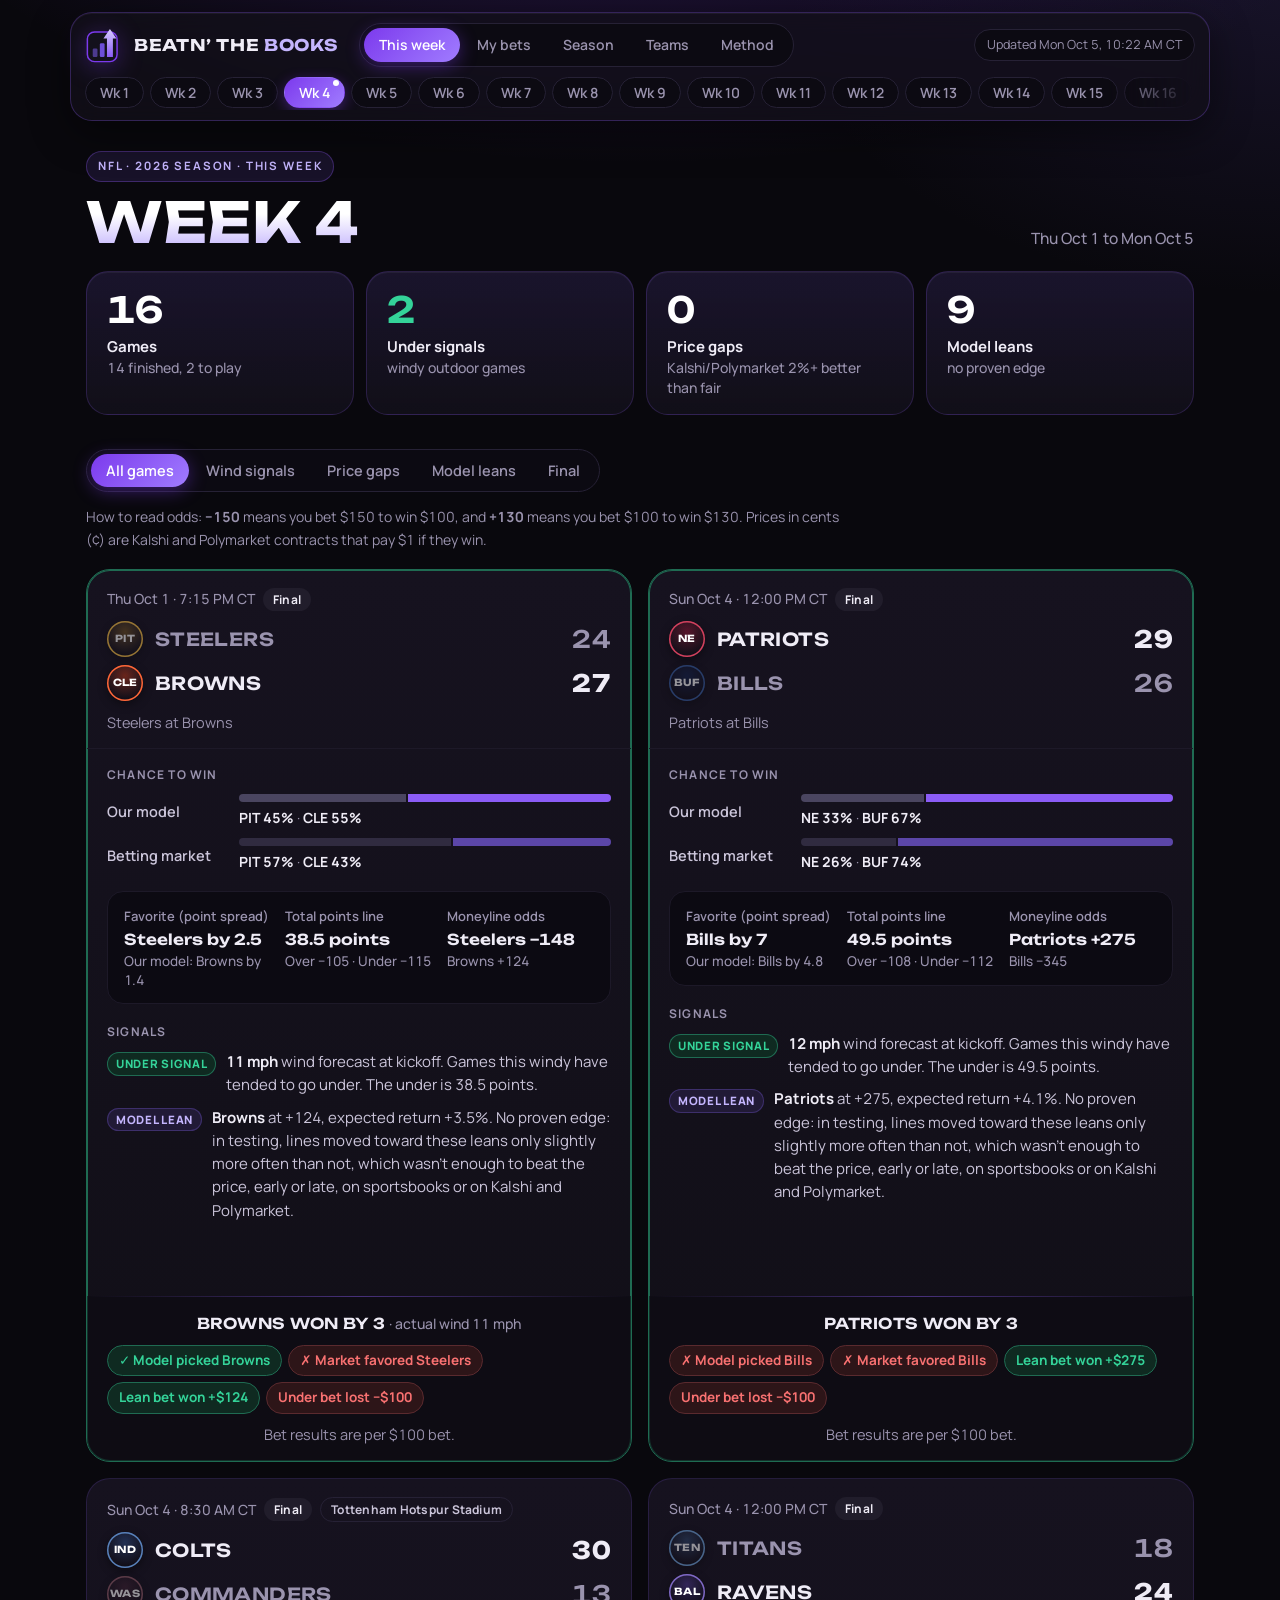
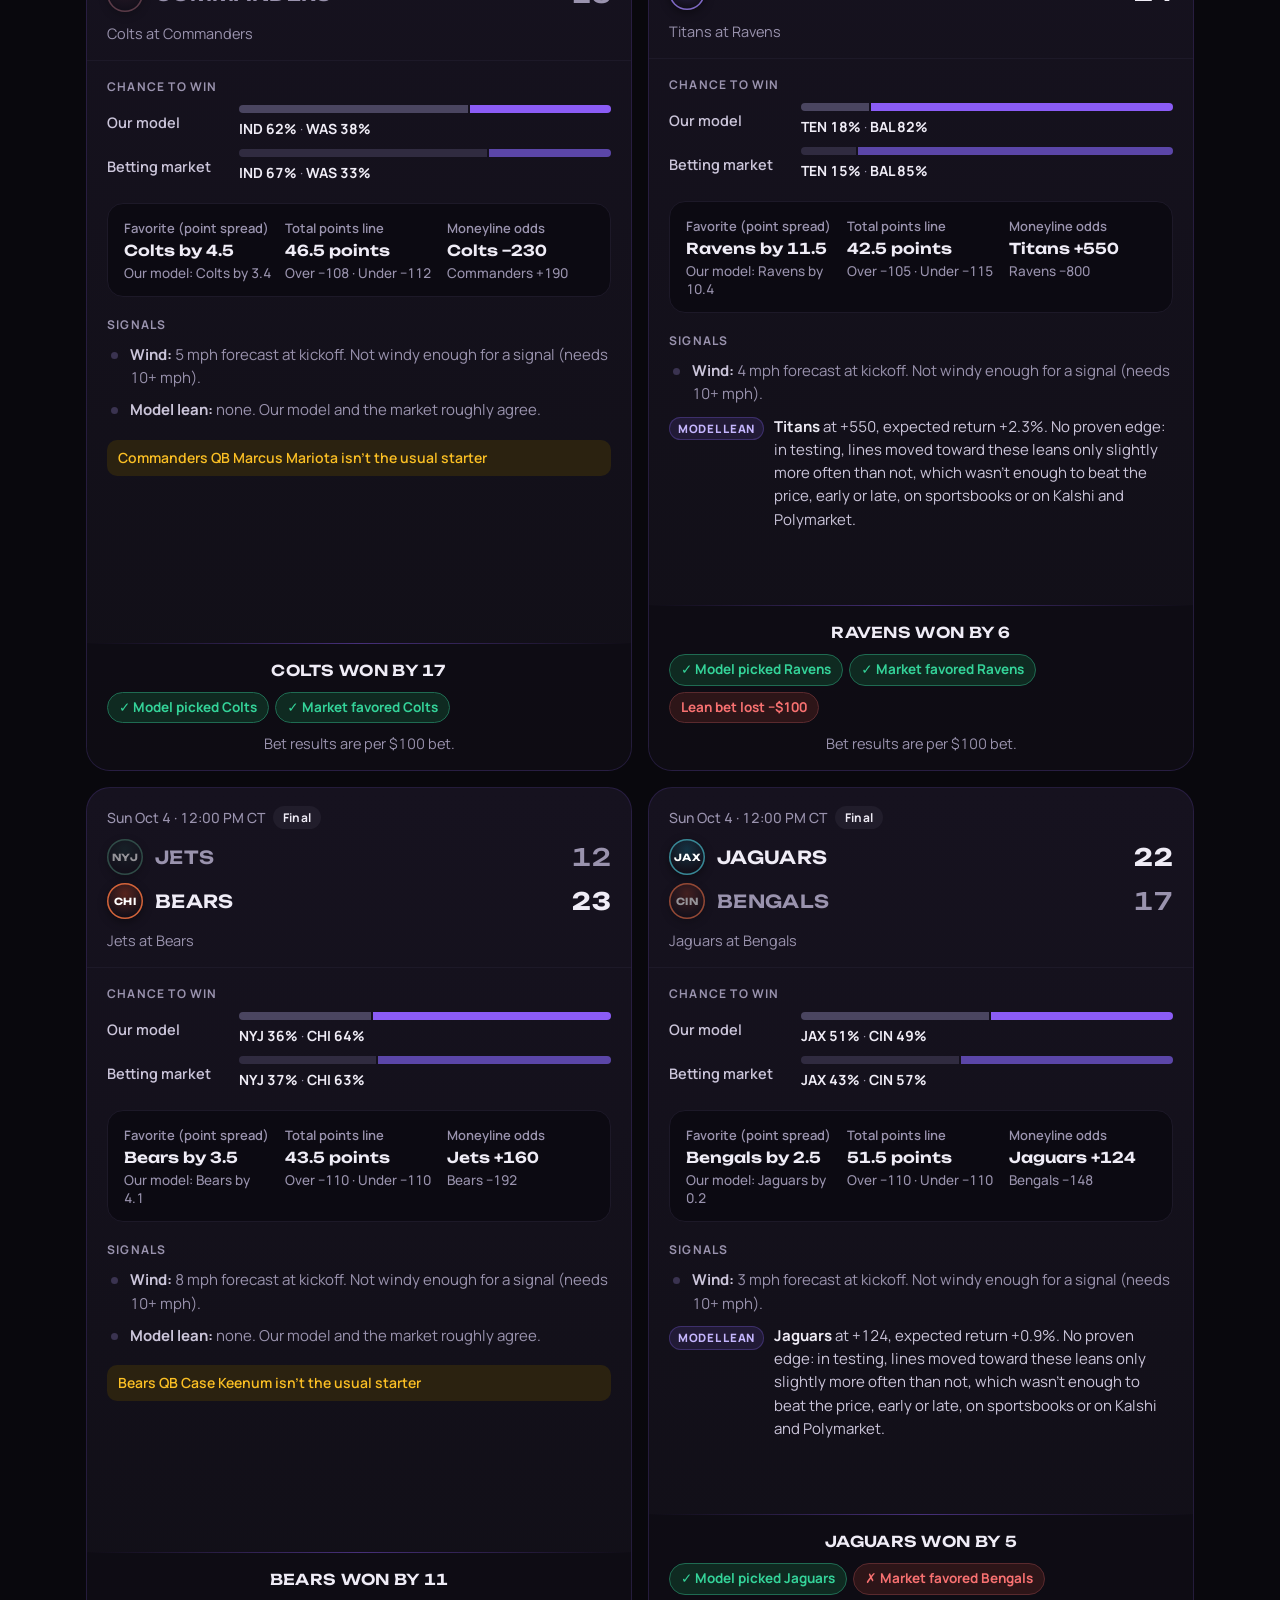
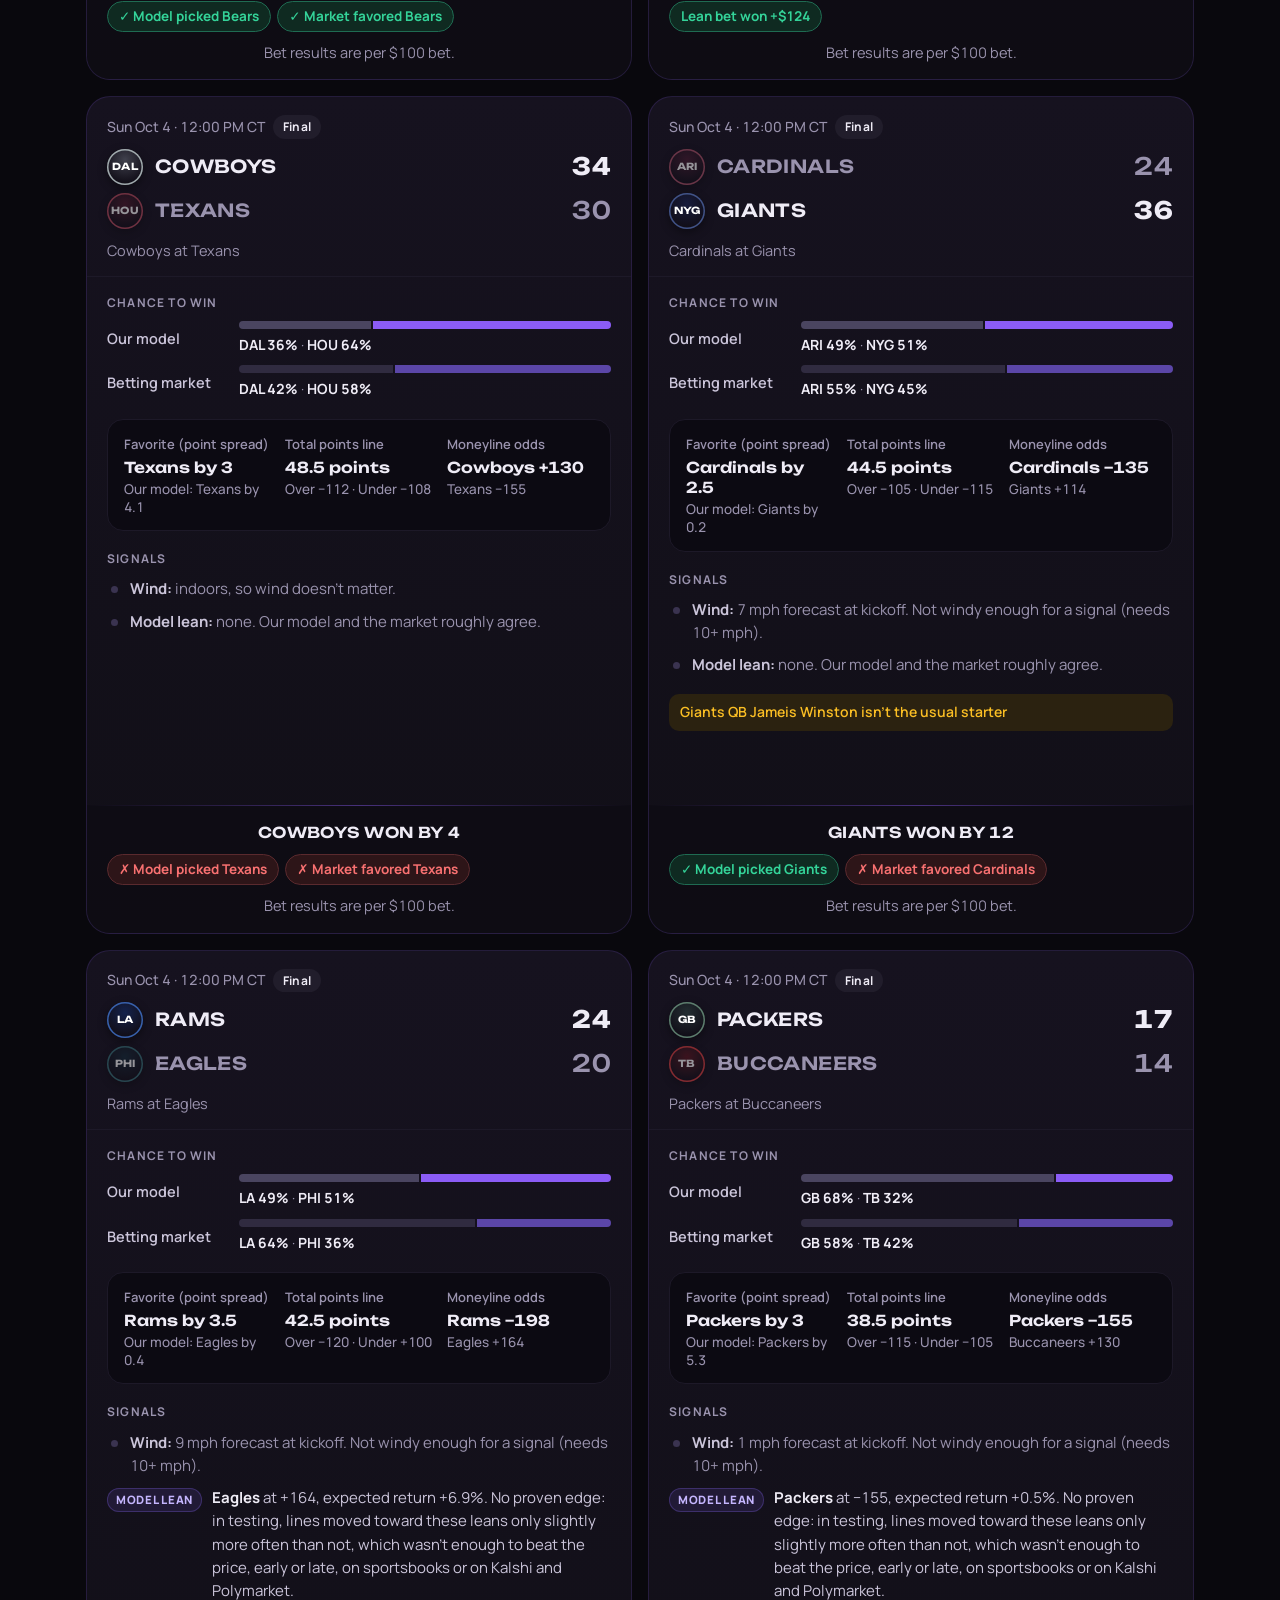
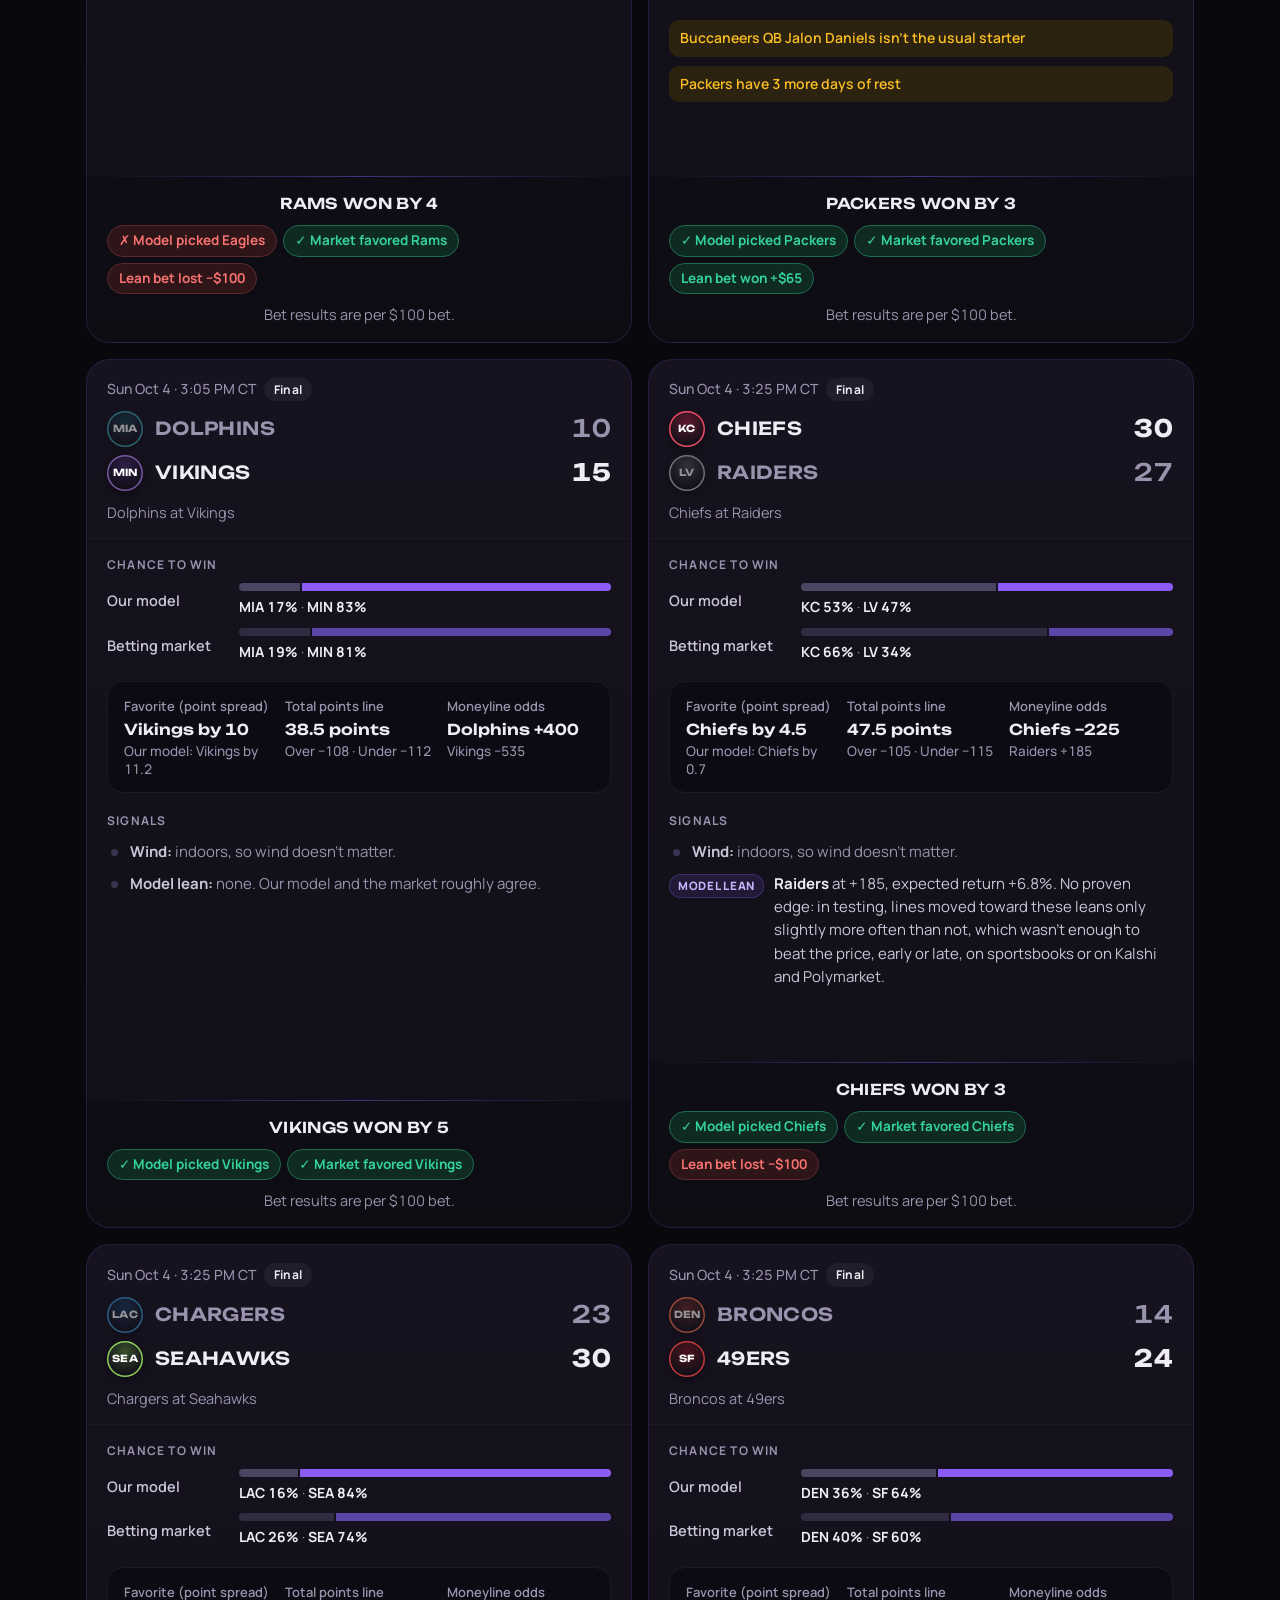
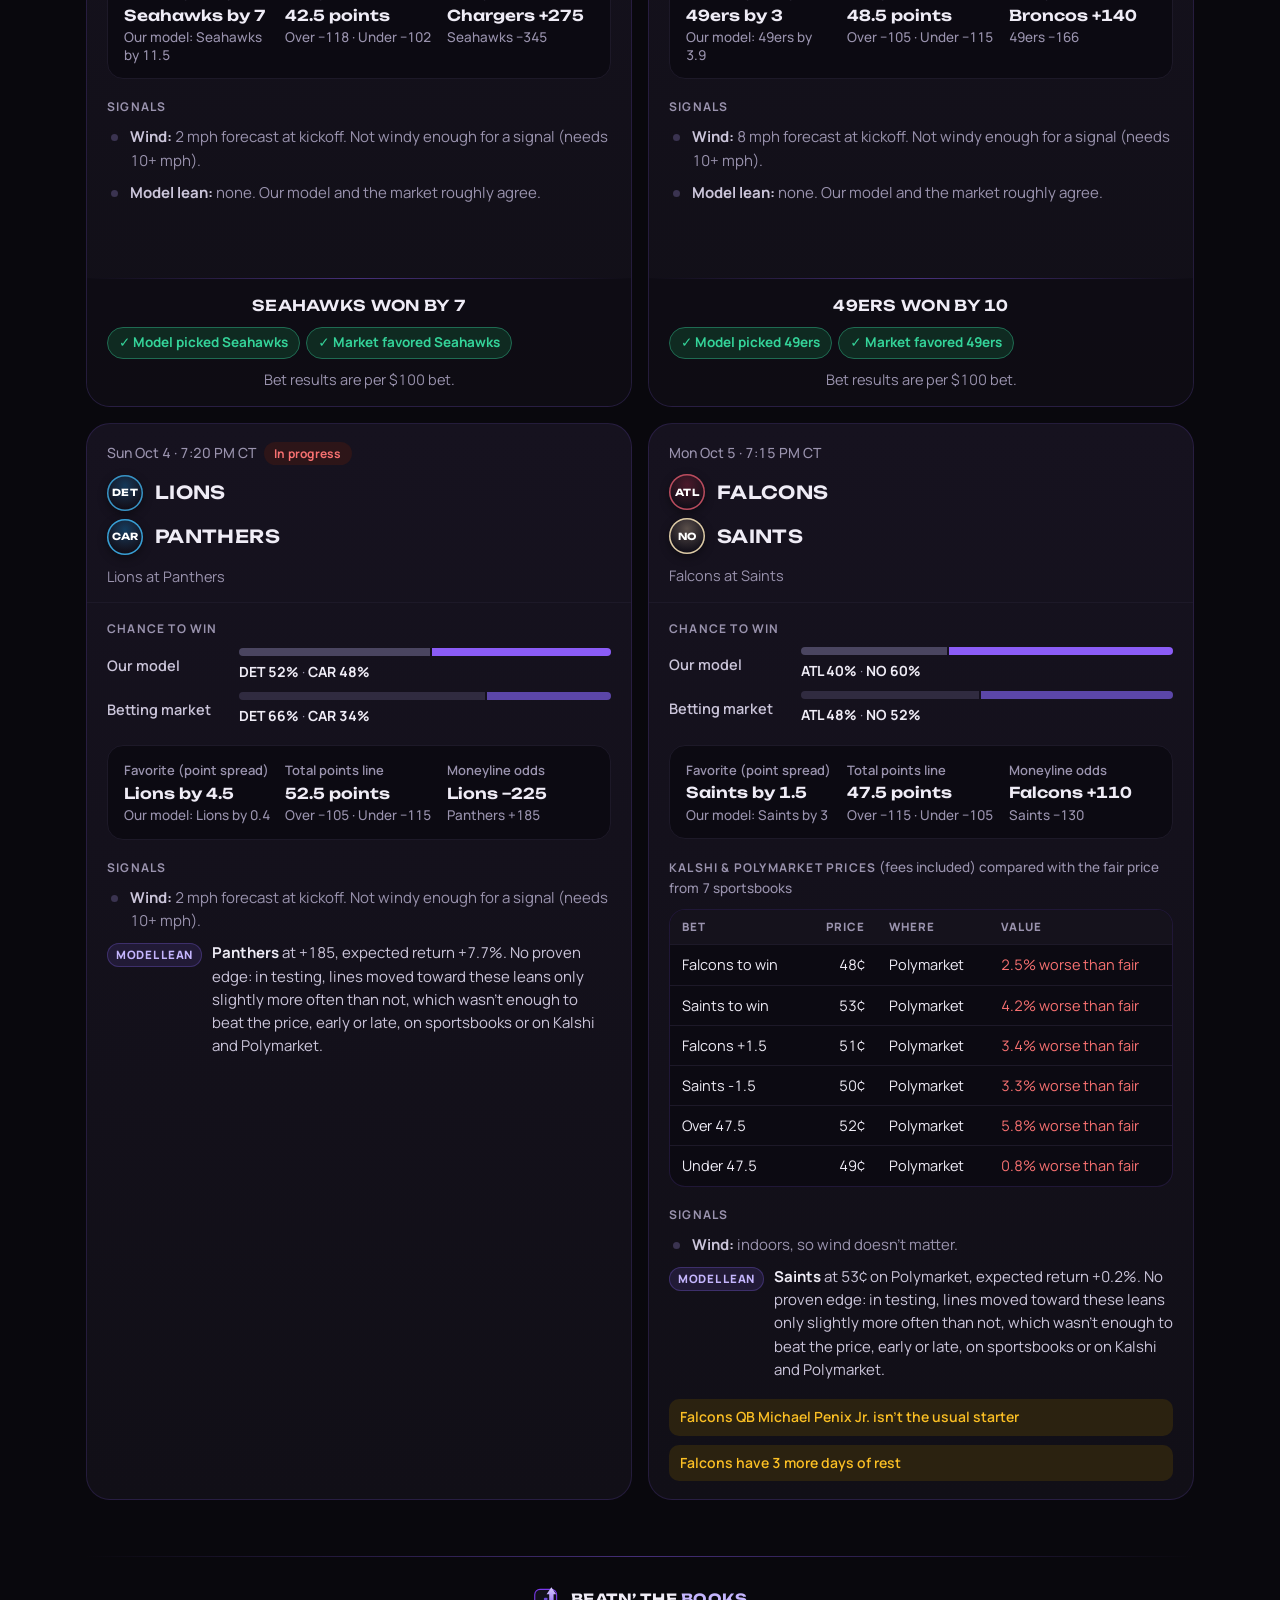
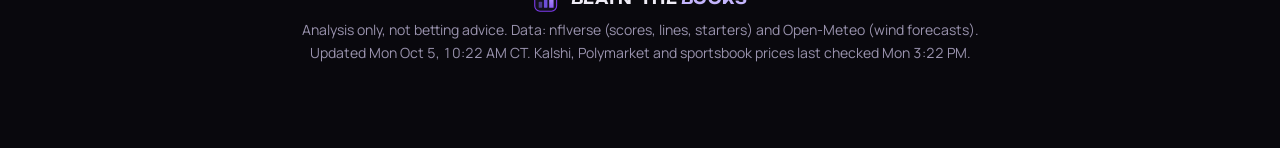
==== commit 6a4a8430: "Add files via upload" ====
--- a/site/index.html
+++ b/site/index.html
@@ -10,7 +10,7 @@
 <link rel="icon" href="favicon.svg" type="image/svg+xml">
 <link rel="preconnect" href="https://fonts.googleapis.com">
 <link rel="preconnect" href="https://fonts.gstatic.com" crossorigin>
-<link rel="stylesheet" href="https://fonts.googleapis.com/css2?family=Manrope:wght@400;500;600;700;800&family=Sora:wght@600;700;800&display=swap">
+<link rel="stylesheet" href="https://fonts.googleapis.com/css2?family=Manrope:wght@400;500;600;700;800&family=Unbounded:wght@500;600;700;800&display=swap">
 <link rel="stylesheet" href="assets/style.css">
 <!--/head-->
 </head>
--- a/site/assets/style.css
+++ b/site/assets/style.css
@@ -1,13 +1,16 @@
-/* Beatn’ the Books site. Direction: premium dark, purple and black (Mason's brief). A deliberate
-   single dark theme: near-black violet-tinted canvas, flat dark cards with hairline borders,
-   purple only where it means something (brand, selection, the home team, highlights).
-   Sora (geometric, sharp) for the wordmark, headings, team names and big numbers; Manrope for
-   reading. Green = good, red = bad. Charts use validated slots: violet #9085e9 + orange #d95926. */
+/* Beatn’ the Books site. Look: "Prestige" (Mason's pick of 3, Oct 4 2026): modern fintech, purple and
+   black. Near-black canvas with a soft purple glow at the top, a floating glass menu, rounded glass cards,
+   purple gradients only on what's selected or important. Big type is ALL CAPS in Unbounded (wide, modern);
+   reading text is Manrope. Team logos sit on round badges in each team's color (letters show if a logo
+   can't load). Green = good, red = bad. Charts use validated slots: violet #9085e9 + orange #d95926. */
 :root{
   color-scheme:dark;
-  --bg:#09080d; --surface:#121019; --surface-2:#18151f; --raise:#211d2b;
+  --bg:#09080d; --surface:#121019; --surface-2:#18151f; --raise:#211d2b; --well:#0c0a12;
   --fg:#efecf6; --fg-2:#cbc5da; --muted:#9a93ae; --line:#262135; --line-2:#1d1928;
   --purple:#8b5cf6; --purple-strong:#7c3aed; --purple-soft:#c4b5fd; --purple-bg:#211a36; --purple-deep:#4c3a8f;
+  --grad:linear-gradient(135deg,#7c3aed,#a07cff);
+  --edge:rgba(139,92,246,.28); --edge-soft:rgba(139,92,246,.16); --glow:0 4px 18px rgba(124,58,237,.42);
+  --card:linear-gradient(180deg,#16121f,#110f17);
   --link:#b9a6ff;
   --home:#8b5cf6; --away:#4a4560; --mkt-home:#5b46a8; --mkt-away:#302b40;
   --good:#34d399; --good-bg:#0f2a21;
@@ -15,7 +18,7 @@
   --bad:#f87171; --bad-bg:#2d1518;
   --series-1:#9085e9; --series-2:#d95926;
   --grid:#1d1928; --axis:#3a3350;
-  --font-display:"Sora",system-ui,sans-serif;
+  --font-display:"Unbounded",system-ui,sans-serif;
   --font-body:"Manrope",system-ui,-apple-system,"Segoe UI",sans-serif;
   --font-mono:var(--font-body);
   --accent:var(--purple); --accent-strong:var(--purple-soft); --accent-bg:var(--purple-bg); --on-accent:#ffffff;
@@ -23,11 +26,14 @@
 }
 
 *{box-sizing:border-box}
-html,body{background:var(--bg)}
-body{color:var(--fg);font-family:var(--font-body);font-size:16px;line-height:1.6;margin:0;
+html{background:var(--bg);scrollbar-color:#3a3350 var(--bg)}
+body{color:var(--fg);font-family:var(--font-body);font-size:16px;line-height:1.6;margin:0;min-height:100vh;
+  background:radial-gradient(1100px 520px at 50% -200px,rgba(124,58,237,.30),transparent 70%),
+    radial-gradient(700px 420px at 100% 0%,rgba(76,58,143,.20),transparent 70%),var(--bg);
+  background-repeat:no-repeat;
   font-variant-numeric:tabular-nums;-webkit-font-smoothing:antialiased;-moz-osx-font-smoothing:grayscale;text-rendering:optimizeLegibility}
 .wrap{max-width:1140px;margin:0 auto;padding-inline:16px;padding-block:0 56px}
-h1,h2,h3{font-family:var(--font-display);margin:0;letter-spacing:-.02em;text-wrap:balance;color:var(--fg)}
+h1,h2,h3{font-family:var(--font-display);margin:0;letter-spacing:.01em;text-transform:uppercase;text-wrap:balance;color:var(--fg)}
 b{font-weight:700}
 .num{font-variant-numeric:tabular-nums}
 button{font-family:inherit;font-size:inherit;color:inherit}
@@ -40,75 +46,107 @@
 .small{font-size:13.5px}
 ::selection{background:#4c3a8f;color:#fff}
 
-/* ---------- top bar ---------- */
-.bar{position:sticky;top:env(safe-area-inset-top,0px);z-index:20;background:rgba(9,8,13,.92);
-  backdrop-filter:saturate(140%) blur(10px);-webkit-backdrop-filter:saturate(140%) blur(10px);border-bottom:1px solid var(--line)}
-.bar-in{max-width:1140px;margin:0 auto;padding-inline:16px;padding-block:12px}
-.brandrow{display:flex;align-items:center;gap:8px 28px;flex-wrap:wrap}
+/* ---------- top bar: floating glass ---------- */
+.bar{position:sticky;top:env(safe-area-inset-top,0px);z-index:20;padding:12px 12px 0}
+.bar-in{max-width:1140px;margin:0 auto;padding:10px 14px;border-radius:22px;
+  background:rgba(18,16,25,.78);backdrop-filter:blur(16px) saturate(150%);-webkit-backdrop-filter:blur(16px) saturate(150%);
+  border:1px solid var(--edge);box-shadow:0 12px 40px rgba(0,0,0,.45),inset 0 1px 0 rgba(255,255,255,.05)}
+.brandrow{display:flex;align-items:center;gap:8px 22px;flex-wrap:wrap}
 .brand{display:inline-flex;align-items:center;gap:11px;text-decoration:none;color:var(--fg)}
-.brand img{width:38px;height:38px;flex:none;display:block}
-.brand .word{font-family:var(--font-display);font-size:19px;font-weight:800;text-transform:uppercase;letter-spacing:.01em;line-height:1;white-space:nowrap}
+.brand img{width:38px;height:38px;flex:none;display:block;filter:drop-shadow(0 4px 12px rgba(124,58,237,.35))}
+.brand .word{font-family:var(--font-display);font-size:16px;font-weight:700;text-transform:uppercase;letter-spacing:.04em;line-height:1;white-space:nowrap}
 .brand .word em{font-style:normal;color:var(--purple-soft)}
-.nav{display:flex;gap:2px;flex-wrap:wrap}
-.nav a{text-decoration:none;color:var(--muted);font-size:15px;font-weight:600;padding:7px 13px;border-radius:9px}
+.nav{display:flex;gap:2px;flex-wrap:wrap;background:var(--well);border:1px solid var(--line);border-radius:999px;padding:4px}
+.nav a{text-decoration:none;color:var(--muted);font-size:14px;font-weight:600;padding:6px 15px;border-radius:999px;
+  transition:color .15s,background .15s}
 .nav a:hover{color:var(--fg);background:var(--surface-2)}
-.nav a[aria-current="page"]{color:#fff;background:var(--purple-bg);box-shadow:inset 0 0 0 1px #3d2f6b}
+.nav a[aria-current="page"]{color:#fff;background:var(--grad);box-shadow:var(--glow)}
 .spring{flex:1 1 10px}
-.stamp{font-size:13.5px;color:var(--muted)}
-.rail{display:flex;gap:6px;overflow-x:auto;padding-block:12px 2px;scrollbar-width:thin;scrollbar-color:#3a3350 transparent}
-.wk{flex:none;border:1px solid var(--line);background:var(--surface);border-radius:999px;padding:5px 14px;
-  font-size:14px;font-weight:600;cursor:pointer;position:relative;color:var(--muted)}
+.stamp{font-size:12.5px;color:var(--muted);padding:5px 12px;border:1px solid var(--line);border-radius:999px;background:var(--well);white-space:nowrap}
+.stamp:empty{display:none}
+.rail{display:flex;gap:6px;overflow-x:auto;padding-block:10px 2px;scrollbar-width:thin;scrollbar-color:#3a3350 transparent;
+  -webkit-mask-image:linear-gradient(90deg,#000 92%,transparent);mask-image:linear-gradient(90deg,#000 92%,transparent)}
+.rail:empty{display:none}
+.wk{flex:none;border:1px solid var(--line);background:var(--well);border-radius:999px;padding:5px 14px;
+  font-size:14px;font-weight:600;cursor:pointer;position:relative;color:var(--muted);transition:color .15s,border-color .15s}
 .wk:hover{border-color:#4c3a8f;color:var(--fg)}
-.wk[aria-pressed="true"]{background:var(--purple-strong);border-color:var(--purple-strong);color:#fff}
+.wk[aria-pressed="true"]{background:var(--grad);border-color:transparent;color:#fff;box-shadow:0 4px 14px rgba(124,58,237,.4)}
 .wk.cur::after{content:"";position:absolute;top:2px;right:5px;width:6px;height:6px;border-radius:50%;background:var(--purple)}
 .wk[aria-pressed="true"].cur::after{background:#fff}
 
 /* ---------- page heading ---------- */
 section{margin-top:30px}
-.eyebrow{font-size:12.5px;color:var(--purple-soft);font-weight:700;margin-bottom:8px;text-transform:uppercase;letter-spacing:.12em}
+.eyebrow{display:inline-block;font-size:11.5px;color:var(--purple-soft);font-weight:700;margin-bottom:12px;text-transform:uppercase;
+  letter-spacing:.16em;padding:5px 11px;border-radius:999px;background:rgba(139,92,246,.12);border:1px solid rgba(139,92,246,.32)}
 .pagehead{display:flex;align-items:flex-end;gap:12px;flex-wrap:wrap;justify-content:space-between}
-.pagehead h1{font-size:44px;font-weight:700;line-height:1.05}
+.pagehead h1{font-size:56px;font-weight:700;line-height:1.02;
+  background:linear-gradient(180deg,#ffffff 35%,#c4b5fd);-webkit-background-clip:text;background-clip:text;color:transparent}
 .pagehead .sub{color:var(--muted);font-size:15.5px;font-weight:500}
 .lede{color:var(--fg-2);font-size:16px;max-width:70ch;margin:12px 0 0}
 
 /* ---------- summary tiles ---------- */
 .kpis{display:grid;grid-template-columns:repeat(4,minmax(0,1fr));gap:12px;margin-top:20px}
-.kpi{background:var(--surface);border:1px solid var(--line);border-radius:16px;padding:18px 20px 16px;min-width:0}
-.kpi .v{font-family:var(--font-display);font-size:38px;font-weight:700;line-height:1.05;letter-spacing:-.02em;color:#fff}
+.kpi{background:linear-gradient(180deg,rgba(40,30,70,.55),rgba(18,16,25,.92));border:1px solid rgba(139,92,246,.2);border-radius:22px;
+  padding:18px 20px 16px;min-width:0;box-shadow:inset 0 1px 0 rgba(255,255,255,.05)}
+.kpi .v{font-family:var(--font-display);font-size:36px;font-weight:600;line-height:1.1;letter-spacing:-.01em;color:#fff}
 .kpi .v small{font-family:var(--font-body);font-size:16px;color:var(--muted);font-weight:600;letter-spacing:0}
-.kpi .v.small-v{font-size:26px;line-height:1.2}
+.kpi .v.small-v{font-size:24px;line-height:1.25}
 .kpi .l{font-size:15px;color:var(--fg);font-weight:700;margin-top:8px;line-height:1.35}
 .kpi .l span{font-weight:500;color:var(--muted);font-size:14px}
 .kpi .v.good,.v.good{color:var(--good)} .kpi .v.bad,.v.bad{color:var(--bad)}
-.panel{background:var(--surface);border:1px solid var(--line);border-radius:16px;padding:20px}
+.panel{background:var(--card);border:1px solid var(--edge-soft);border-radius:22px;padding:20px}
 
 /* ---------- filters ---------- */
-.filters{display:inline-flex;margin-top:4px;padding:4px;gap:2px;border:1px solid var(--line);border-radius:12px;background:var(--surface);flex-wrap:wrap}
-.filters button{border:none;background:transparent;padding:7px 14px;font-size:14.5px;font-weight:600;cursor:pointer;border-radius:8px;color:var(--muted)}
+.filters{display:inline-flex;margin-top:4px;padding:4px;gap:2px;border:1px solid var(--line);border-radius:999px;background:var(--well);flex-wrap:wrap}
+.filters button{border:none;background:transparent;padding:7px 15px;font-size:14.5px;font-weight:600;cursor:pointer;border-radius:999px;color:var(--muted);
+  transition:color .15s,background .15s}
 .filters button:hover{color:var(--fg);background:var(--surface-2)}
-.filters button[aria-pressed="true"]{background:var(--purple-bg);color:#fff;box-shadow:inset 0 0 0 1px #3d2f6b}
+.filters button[aria-pressed="true"]{background:var(--grad);color:#fff;box-shadow:var(--glow)}
 .oddshelp{font-size:14px;color:var(--muted);margin:14px 0 0;max-width:84ch}
 
 /* ---------- plays strip ---------- */
 .plays{display:flex;flex-direction:column;gap:8px}
-.play{display:flex;gap:6px 14px;align-items:center;flex-wrap:wrap;background:var(--surface);border:1px solid var(--line);border-radius:12px;padding:13px 16px}
-.play .what{font-weight:700;font-size:16px}
+.play{display:flex;gap:6px 14px;align-items:center;flex-wrap:wrap;background:var(--card);border:1px solid var(--edge-soft);border-radius:16px;padding:12px 16px;
+  transition:border-color .15s}
+.play:hover{border-color:rgba(139,92,246,.4)}
+.play .what{font-weight:700;font-size:16px;display:inline-flex;align-items:center;gap:8px}
+.play .duo{display:inline-flex}
+.play .duo .tl + .tl{margin-left:-6px}
 .play a{font-size:14.5px;font-weight:700;margin-left:auto}
+
+/* ---------- team logo badges ---------- */
+.tl{--tc:#4c3a8f;--s:36px;position:relative;flex:none;display:inline-grid;place-items:center;width:var(--s);height:var(--s);border-radius:50%;
+  vertical-align:middle;background:var(--surface-2);
+  background:radial-gradient(circle at 50% 30%,color-mix(in srgb,var(--tc) 34%,#1d1828),#110e18 75%);
+  box-shadow:inset 0 0 0 1.5px color-mix(in srgb,var(--tc) 78%,#ffffff),0 3px 10px rgba(0,0,0,.4)}
+.tl b{font:700 calc(var(--s) * .27)/1 var(--font-display);color:#fff;letter-spacing:.02em}
+.tl img{position:absolute;inset:14%;width:72%;height:72%;object-fit:contain;filter:drop-shadow(0 1px 2px rgba(0,0,0,.45));
+  opacity:0;transition:opacity .25s}
+.tl.ok img{opacity:1}
+.tl.ok b{visibility:hidden}
+.tl.sm{--s:26px} .tl.xs{--s:22px} .tl.lg{--s:56px}
+.tl.sm,.tl.xs{box-shadow:inset 0 0 0 1px color-mix(in srgb,var(--tc) 78%,#ffffff)}
+.tteam{display:inline-flex;align-items:center;gap:8px;white-space:nowrap}
 
 /* ---------- game cards ---------- */
 .games{display:grid;grid-template-columns:repeat(2,minmax(0,1fr));gap:16px;margin-top:18px}
-.game{background:var(--surface);border:1px solid var(--line);border-radius:18px;overflow:hidden;display:flex;flex-direction:column;min-width:0}
+.game{background:var(--card);border:1px solid var(--edge-soft);border-radius:24px;overflow:hidden;display:flex;flex-direction:column;min-width:0;
+  transition:box-shadow .2s,border-color .2s}
+.game:hover{border-color:rgba(139,92,246,.42);box-shadow:0 18px 50px rgba(0,0,0,.45),0 0 0 1px rgba(139,92,246,.14)}
 .game.sig-card{border-color:#1f6b52;box-shadow:inset 0 0 0 1px #1f6b52}
-.ghead{padding:18px 20px 14px;border-bottom:1px solid var(--line-2);display:flex;flex-direction:column;gap:8px}
+.game.sig-card:hover{box-shadow:inset 0 0 0 1px #1f6b52,0 18px 50px rgba(0,0,0,.45)}
+.ghead{padding:18px 20px 14px;border-bottom:1px solid var(--line-2);display:flex;flex-direction:column;gap:10px}
 .gmeta{display:flex;gap:8px;align-items:center;flex-wrap:wrap;font-size:14px;color:var(--muted);font-weight:500}
-.teams{display:flex;flex-direction:column;gap:2px}
-.trow{display:flex;justify-content:space-between;align-items:baseline;gap:12px;font-family:var(--font-display);
-  font-size:22px;font-weight:600;letter-spacing:-.01em;line-height:1.3;color:var(--fg)}
-.trow a{color:inherit;text-decoration:none} .trow a:hover{color:var(--purple-soft)}
+.teams{display:flex;flex-direction:column;gap:8px}
+.trow{display:flex;justify-content:space-between;align-items:center;gap:12px;font-family:var(--font-display);
+  font-size:18px;font-weight:600;letter-spacing:.02em;line-height:1.3;text-transform:uppercase;color:var(--fg)}
+.trow .tname{display:inline-flex;align-items:center;gap:12px;min-width:0}
+.trow a{color:inherit;text-decoration:none;overflow:hidden;text-overflow:ellipsis} .trow a:hover{color:var(--purple-soft)}
 .trow.lose{color:var(--muted)}
+.trow.lose .tl{opacity:.55}
 .trow .score{font-size:24px;font-weight:700}
-.trow.lose .score{font-weight:600}
-.chip{font-size:12px;font-weight:700;padding:2px 9px;border-radius:999px;background:var(--raise);color:var(--fg-2);white-space:nowrap;letter-spacing:.02em}
+.trow.lose .score{font-weight:500}
+.chip{font-size:12px;font-weight:700;padding:2px 10px;border-radius:999px;background:var(--raise);color:var(--fg-2);white-space:nowrap;letter-spacing:.02em}
 .chip.final{background:var(--raise);color:var(--fg)}
 .chip.live{background:var(--bad-bg);color:var(--bad)}
 .chip.venue{background:transparent;border:1px solid var(--line)}
@@ -126,15 +164,15 @@
 .track span{display:block;height:100%}
 .track span:first-child{border-radius:4px 0 0 4px} .track span:last-child{border-radius:0 4px 4px 0}
 
-.facts{display:grid;grid-template-columns:repeat(3,minmax(0,1fr));gap:14px;margin:0;padding:14px 16px;background:var(--surface-2);border-radius:12px;border:1px solid var(--line-2)}
+.facts{display:grid;grid-template-columns:repeat(3,minmax(0,1fr));gap:14px;margin:0;padding:14px 16px;background:var(--well);border-radius:16px;border:1px solid var(--line-2)}
 .facts div{min-width:0}
 .facts dt{font-size:13px;color:var(--muted);margin-bottom:3px;font-weight:600}
-.facts dd{margin:0;font-size:17px;font-weight:700;line-height:1.3;color:var(--fg)}
-.facts dd.sub{font-size:13.5px;font-weight:500;color:var(--muted);margin-top:2px}
+.facts dd{margin:0;font-family:var(--font-display);font-size:15px;font-weight:600;line-height:1.35;color:var(--fg)}
+.facts dd.sub{font-family:var(--font-body);font-size:13.5px;font-weight:500;color:var(--muted);margin-top:2px}
 
 table.mini{font-size:14.5px}
 table.mini th,table.mini td{padding:8px 12px}
-.tablebox.flat{border-radius:12px;background:var(--surface-2)}
+.tablebox.flat{border-radius:16px;background:var(--well)}
 
 .signals .sig{display:flex;gap:10px;align-items:flex-start;font-size:15px;line-height:1.55;color:var(--fg-2)}
 .sig .tag{margin-top:2px}
@@ -142,38 +180,39 @@
 .sig.muted{color:var(--muted)}
 .sig.muted b{color:var(--fg-2)}
 .sig .dot{flex:none;width:7px;height:7px;border-radius:50%;background:var(--axis);margin:9px 2px 0 4px}
-.tag{font-size:11.5px;font-weight:800;padding:3px 9px;border-radius:6px;white-space:nowrap;flex:none;letter-spacing:.06em;text-transform:uppercase}
+.tag{font-size:11.5px;font-weight:800;padding:3px 9px;border-radius:999px;white-space:nowrap;flex:none;letter-spacing:.06em;text-transform:uppercase}
 .tag.under{background:var(--good-bg);color:var(--good);box-shadow:inset 0 0 0 1px #1f6b52}
 .tag.roof{background:var(--warn-bg);color:var(--warn)}
 .tag.none{background:var(--raise);color:var(--muted)}
 .tag.lean{background:var(--purple-bg);color:var(--purple-soft);box-shadow:inset 0 0 0 1px #3d2f6b}
-.tag.gap{background:var(--purple-strong);color:#fff}
-.note{font-size:14px;color:var(--warn);background:var(--warn-bg);border-radius:8px;padding:7px 11px;font-weight:600}
-
-.gfoot{padding:15px 20px;border-top:1px solid var(--line-2);background:var(--surface-2)}
+.tag.gap{background:var(--grad);color:#fff}
+.note{font-size:14px;color:var(--warn);background:var(--warn-bg);border-radius:10px;padding:7px 11px;font-weight:600}
+
+.gfoot{padding:15px 20px;border-top:1px solid var(--line-2);background:rgba(12,10,18,.6)}
 .results{display:flex;flex-direction:column;gap:9px}
-.rhead{font-family:var(--font-display);font-weight:600;font-size:17px;color:var(--fg)}
-.rhead .why{font-family:var(--font-body);font-weight:500;font-size:14px}
+.rhead{font-family:var(--font-display);font-weight:600;font-size:15px;text-transform:uppercase;letter-spacing:.02em;color:var(--fg)}
+.rhead .why{font-family:var(--font-body);font-weight:500;font-size:14px;text-transform:none;letter-spacing:0}
 .pills{display:flex;gap:6px;flex-wrap:wrap}
 .pill{font-size:13.5px;font-weight:700;padding:4px 11px;border-radius:999px;background:var(--raise);border:1px solid var(--line)}
 .pill.ok{color:var(--good);border-color:#1f6b52;background:var(--good-bg)}
 .pill.no{color:var(--bad);border-color:#5a2a2e;background:var(--bad-bg)}
-.empty{background:var(--surface);border:1px solid var(--line);border-radius:14px;padding:22px;color:var(--muted);grid-column:1/-1}
+.empty{background:var(--card);border:1px solid var(--edge-soft);border-radius:20px;padding:22px;color:var(--muted);grid-column:1/-1}
 
 /* ---------- tables ---------- */
-.tablebox{overflow-x:auto;background:var(--surface);border:1px solid var(--line);border-radius:16px}
+.tablebox{overflow-x:auto;background:var(--card);border:1px solid var(--edge-soft);border-radius:20px}
 table{border-collapse:collapse;width:100%;font-size:15px}
 th,td{padding:11px 15px;text-align:left;border-bottom:1px solid var(--line-2);white-space:nowrap}
-th{font-size:11.5px;color:var(--muted);font-weight:800;background:var(--surface-2);text-transform:uppercase;letter-spacing:.09em}
+th{font-size:11.5px;color:var(--muted);font-weight:800;background:rgba(24,21,31,.8);text-transform:uppercase;letter-spacing:.09em}
 td.n,th.n{text-align:right}
 tr:last-child td{border-bottom:none}
-tbody tr:hover td{background:#16131e}
+tbody tr:hover td{background:rgba(139,92,246,.06)}
 tbody tr.sel td{background:var(--purple-bg)}
 .rbar{display:inline-block;height:6px;border-radius:3px;background:linear-gradient(90deg,#4c3a8f,var(--purple));vertical-align:middle}
-.teamlink{background:none;border:none;padding:0;cursor:pointer;color:var(--fg);font-weight:700;text-align:left;font-size:15.5px}
+.teamlink{background:none;border:none;padding:0;cursor:pointer;color:var(--fg);font-weight:700;text-align:left;font-size:15.5px;
+  display:inline-flex;align-items:center;gap:10px}
 .teamlink:hover{color:var(--purple-soft)}
 .split{display:grid;grid-template-columns:minmax(0,1fr) minmax(0,1fr);gap:16px}
-#teamName{font-size:32px!important;font-weight:700;line-height:1.1}
+#teamName{font-size:30px!important;font-weight:700;line-height:1.1;display:flex;align-items:center;gap:14px}
 
 /* ---------- charts ---------- */
 .chart{position:relative}
@@ -188,7 +227,7 @@
 .chart .d1{fill:var(--series-1);stroke:var(--surface);stroke-width:2}
 .chart .d2{fill:var(--series-2);stroke:var(--surface);stroke-width:2}
 .chart .cross{stroke:var(--muted);stroke-width:1}
-.tip{position:absolute;pointer-events:none;background:var(--raise);border:1px solid var(--line);border-radius:10px;color:var(--fg);
+.tip{position:absolute;pointer-events:none;background:rgba(33,29,43,.96);border:1px solid var(--edge);border-radius:12px;color:var(--fg);
   padding:9px 12px;font-size:13.5px;box-shadow:0 10px 30px rgba(0,0,0,.5);white-space:nowrap;z-index:5}
 .legend{display:flex;gap:20px;flex-wrap:wrap;font-size:14.5px;font-weight:600;color:var(--fg-2);margin-bottom:12px}
 .legend span{display:inline-flex;align-items:center;gap:8px}
@@ -199,30 +238,33 @@
 .field{display:flex;flex-direction:column;gap:6px;min-width:0}
 .field.wide{grid-column:span 2}
 .field label{font-size:14px;color:var(--fg-2);font-weight:700}
-.field input,.field select{background:var(--surface-2);border:1px solid var(--line);border-radius:10px;padding:10px 12px;
+.field input,.field select{background:var(--well);border:1px solid var(--line);border-radius:12px;padding:10px 12px;
   min-width:0;width:100%;font-family:inherit;font-size:15.5px;color:var(--fg)}
 .field input:focus,.field select:focus{outline:2px solid var(--purple);outline-offset:0;border-color:transparent}
 .formfoot{grid-column:1/-1;display:flex;gap:10px;align-items:center;flex-wrap:wrap}
-.btn{background:var(--purple-strong);color:#fff;border:none;border-radius:10px;padding:11px 20px;font-weight:700;cursor:pointer;white-space:nowrap;font-size:15px}
-.btn:hover{background:var(--purple)}
+.btn{background:var(--grad);color:#fff;border:none;border-radius:999px;padding:11px 22px;font-weight:700;cursor:pointer;white-space:nowrap;font-size:15px;
+  box-shadow:var(--glow);transition:filter .15s}
+.btn:hover{filter:brightness(1.1)}
 .btn:disabled{opacity:.6;cursor:default}
-.btn.ghost{background:transparent;color:var(--bad);border:1px solid var(--line)}
+.btn.ghost{background:transparent;color:var(--bad);border:1px solid var(--line);box-shadow:none}
 .btn.ghost:hover{border-color:var(--bad);background:transparent}
-.btn.small{padding:5px 11px;font-size:13px}
+.btn.small{padding:5px 12px;font-size:13px}
 
 /* ---------- method page ---------- */
 .prose{max-width:74ch}
-.prose h2{font-size:26px;font-weight:700;margin:36px 0 10px}
+.prose h2{font-size:22px;font-weight:600;line-height:1.3;margin:40px 0 12px}
 .prose p,.prose li{font-size:16px;color:var(--fg-2)}
 .prose ul{padding-left:20px;display:flex;flex-direction:column;gap:8px}
-.formula{background:var(--surface-2);border:1px solid var(--line);border-radius:10px;padding:11px 15px;
+.prose li::marker{color:var(--purple)}
+.formula{background:var(--well);border:1px solid var(--line);border-radius:12px;padding:11px 15px;
   display:block;overflow-x:auto;font-size:15px;white-space:nowrap;color:var(--fg)}
-.callout{background:var(--surface);border:1px solid #3d2f6b;border-radius:14px;padding:16px 18px;margin-top:16px}
+.callout{background:linear-gradient(180deg,rgba(40,30,70,.45),rgba(18,16,25,.9));border:1px solid var(--edge);border-radius:18px;padding:16px 18px;margin-top:16px}
 
 /* ---------- footer ---------- */
-footer{margin-top:44px;padding:24px 16px;border-top:1px solid var(--line);color:var(--muted);font-size:14px;text-align:center;line-height:1.6}
-footer .fbrand{display:inline-flex;align-items:center;gap:10px;margin-bottom:6px;font-family:var(--font-display);font-weight:800;
-  font-size:16px;text-transform:uppercase;color:var(--fg)}
+footer{margin-top:56px;padding:28px 16px;border-top:1px solid transparent;color:var(--muted);font-size:14px;text-align:center;line-height:1.6;
+  border-image:linear-gradient(90deg,transparent,rgba(139,92,246,.45),transparent) 1}
+footer .fbrand{display:inline-flex;align-items:center;gap:10px;margin-bottom:6px;font-family:var(--font-display);font-weight:700;
+  font-size:14px;letter-spacing:.04em;text-transform:uppercase;color:var(--fg)}
 footer .fbrand img{width:28px;height:28px}
 footer .fbrand em{font-style:normal;color:var(--purple-soft)}
 
@@ -230,18 +272,24 @@
   .games,.split{grid-template-columns:minmax(0,1fr)}
   .kpis{grid-template-columns:repeat(2,minmax(0,1fr))}
   .betform{grid-template-columns:repeat(2,minmax(0,1fr))}
+  .pagehead h1{font-size:44px}
 }
 @media (max-width:520px){
-  .bar{position:static;backdrop-filter:none;-webkit-backdrop-filter:none;background:var(--bg)}
+  .bar{position:static;padding:8px 8px 0}
+  .bar-in{border-radius:18px;padding:10px 10px 8px}
   .bar .stamp{display:none}
   .brand img{width:34px;height:34px}
-  .brand .word{font-size:17px}
-  .nav{flex-wrap:nowrap;overflow-x:auto;width:100%;scrollbar-width:none}
-  .nav a{flex:none;padding:6px 11px}
-  .pagehead h1{font-size:34px}
-  .kpi{padding:14px 14px 12px}
-  .kpi .v{font-size:32px}
-  .trow{font-size:20px} .trow .score{font-size:22px}
+  .brand .word{font-size:14px}
+  .nav{flex-wrap:nowrap;overflow-x:auto;width:100%;scrollbar-width:none;
+    -webkit-mask-image:linear-gradient(90deg,#000 85%,transparent);mask-image:linear-gradient(90deg,#000 85%,transparent)}
+  .nav a{flex:none;padding:6px 12px;font-size:13.5px}
+  .pagehead h1{font-size:32px}
+  .kpi{padding:14px 14px 12px;border-radius:18px}
+  .kpi .v{font-size:28px}
+  .game{border-radius:20px}
+  .trow{font-size:15.5px} .trow .score{font-size:20px}
+  .trow .tname{gap:10px}
+  .tl{--s:32px}
   .facts{grid-template-columns:minmax(0,1fr) minmax(0,1fr)}
   .crow{grid-template-columns:minmax(0,1fr);grid-template-areas:"lab" "bar" "val"}
   table.mini thead{display:none}
@@ -254,5 +302,7 @@
   table.mini td:nth-child(4){text-align:right}
   .signals .sig{flex-wrap:wrap;gap:5px 10px}
   .signals .sig .tag + span{flex:1 1 100%}
+  .prose h2{font-size:19px}
+  #teamName{font-size:24px!important}
 }
 @media (prefers-reduced-motion:reduce){*{transition:none!important;scroll-behavior:auto!important}}
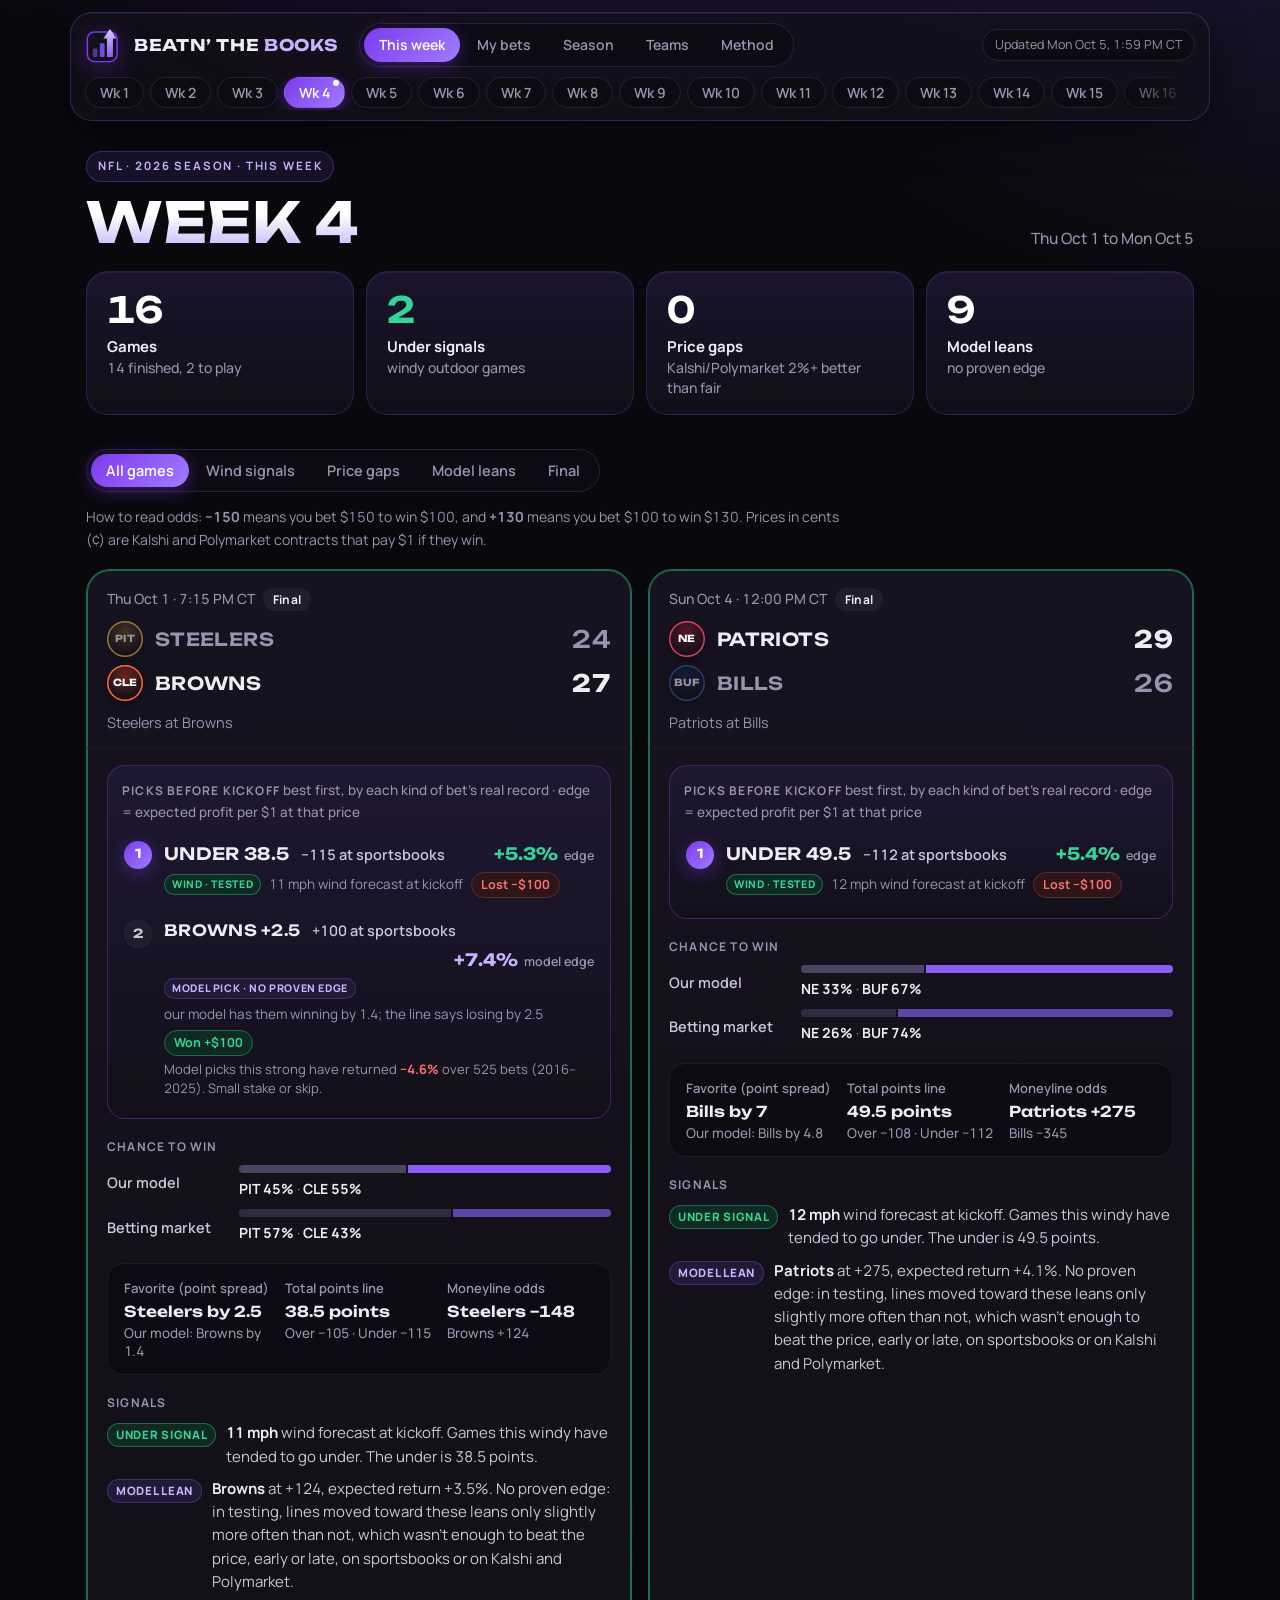
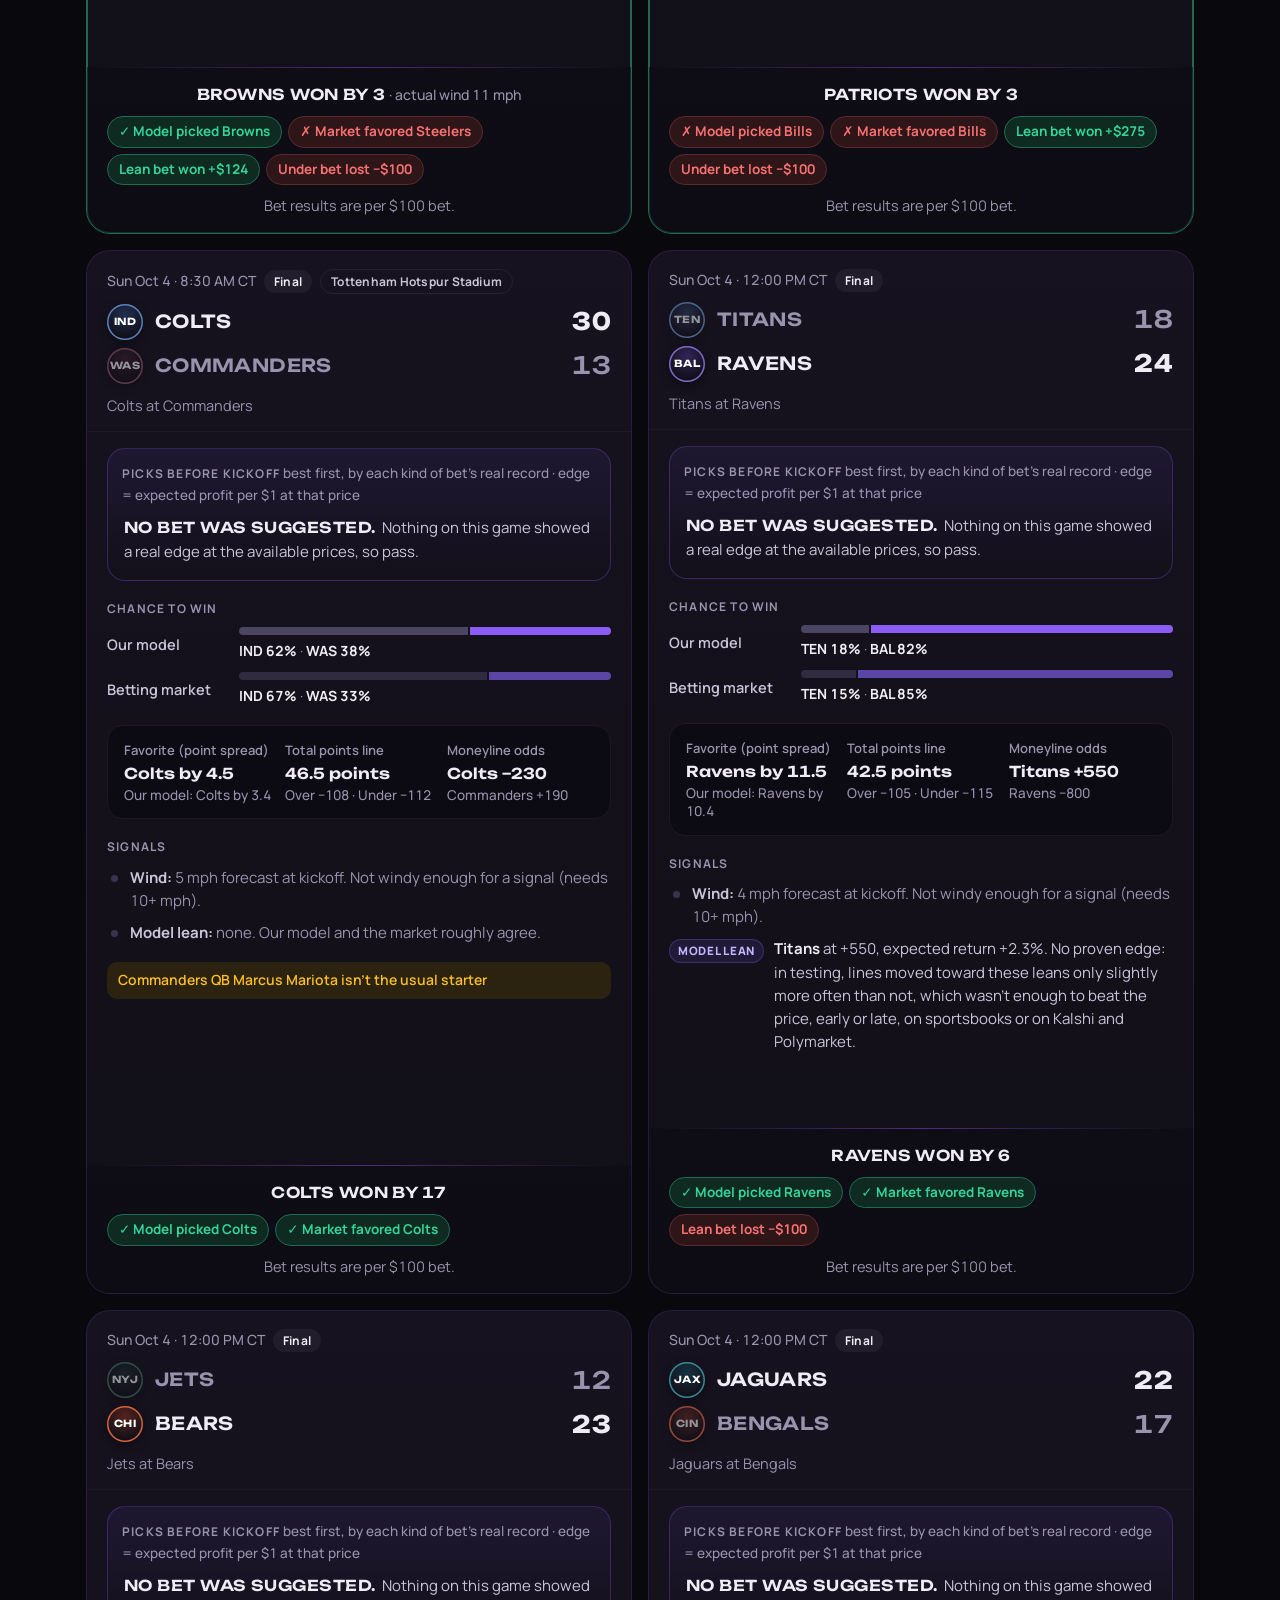
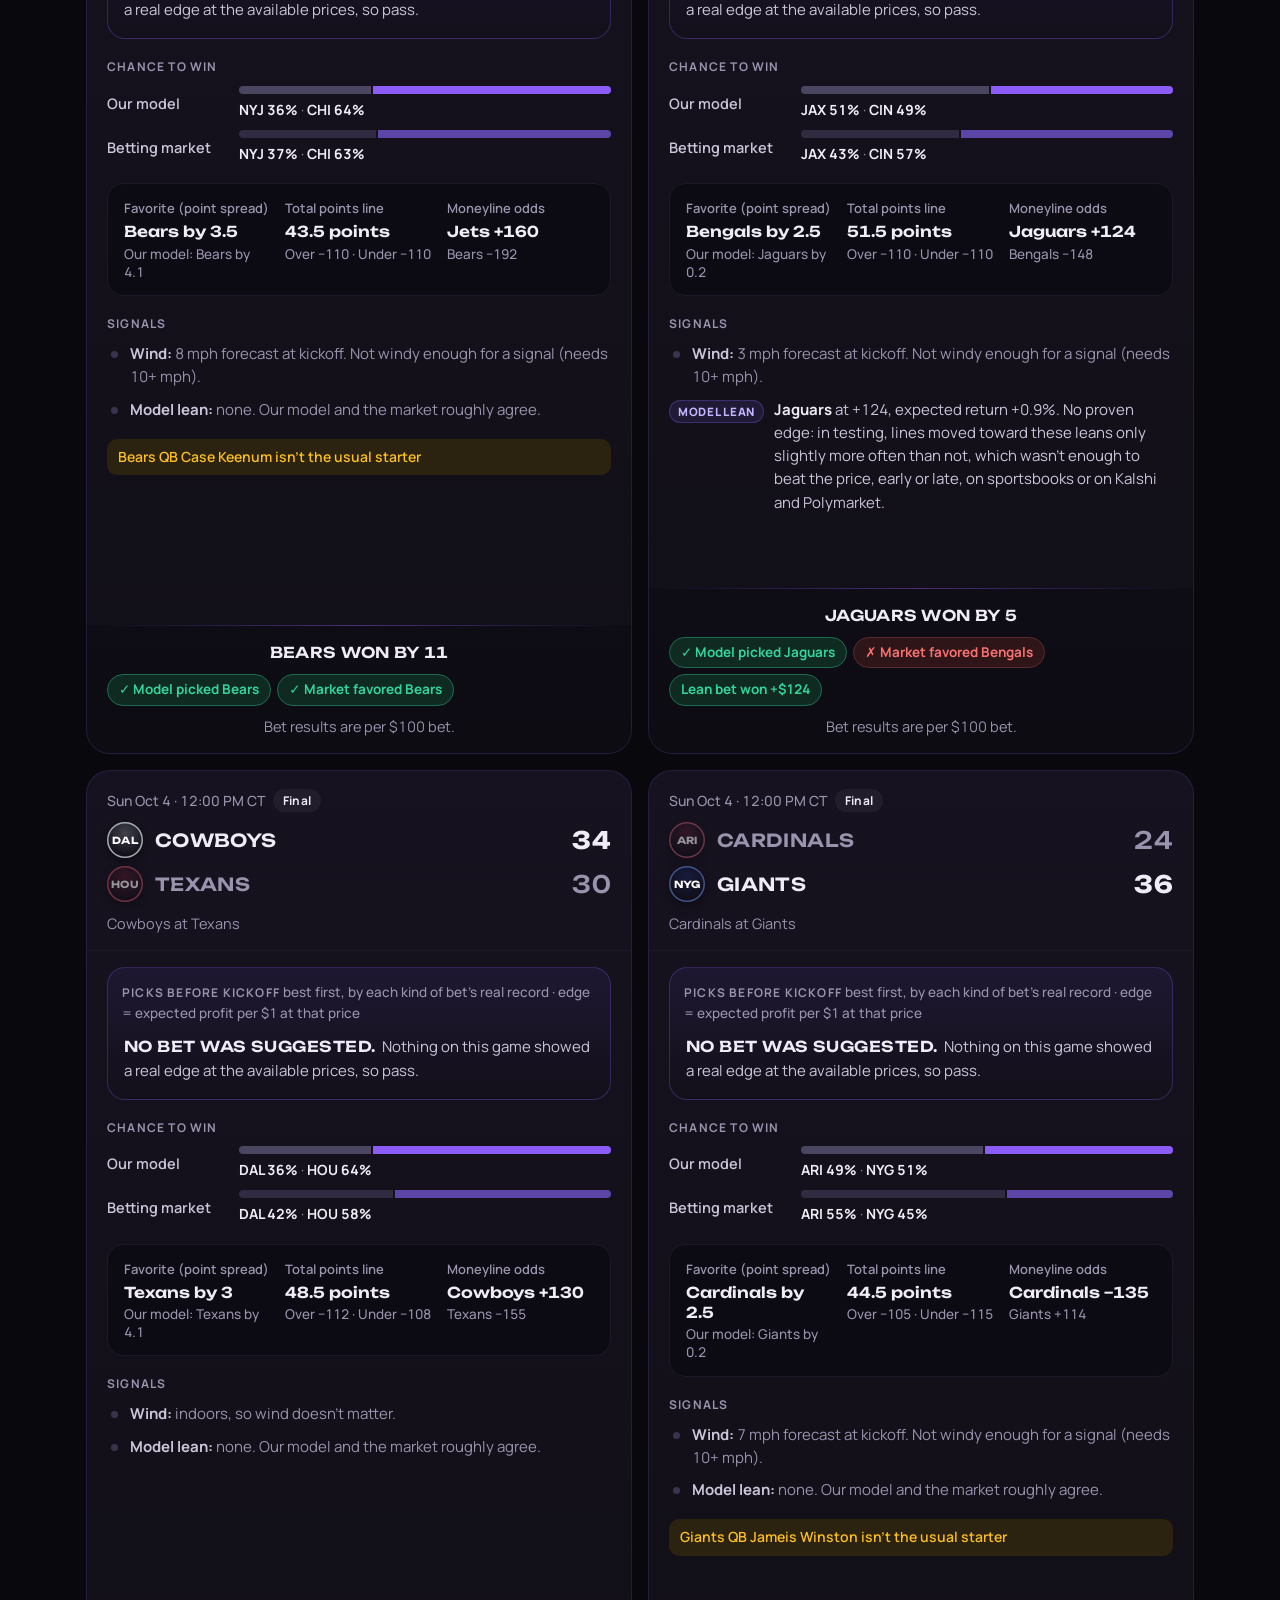
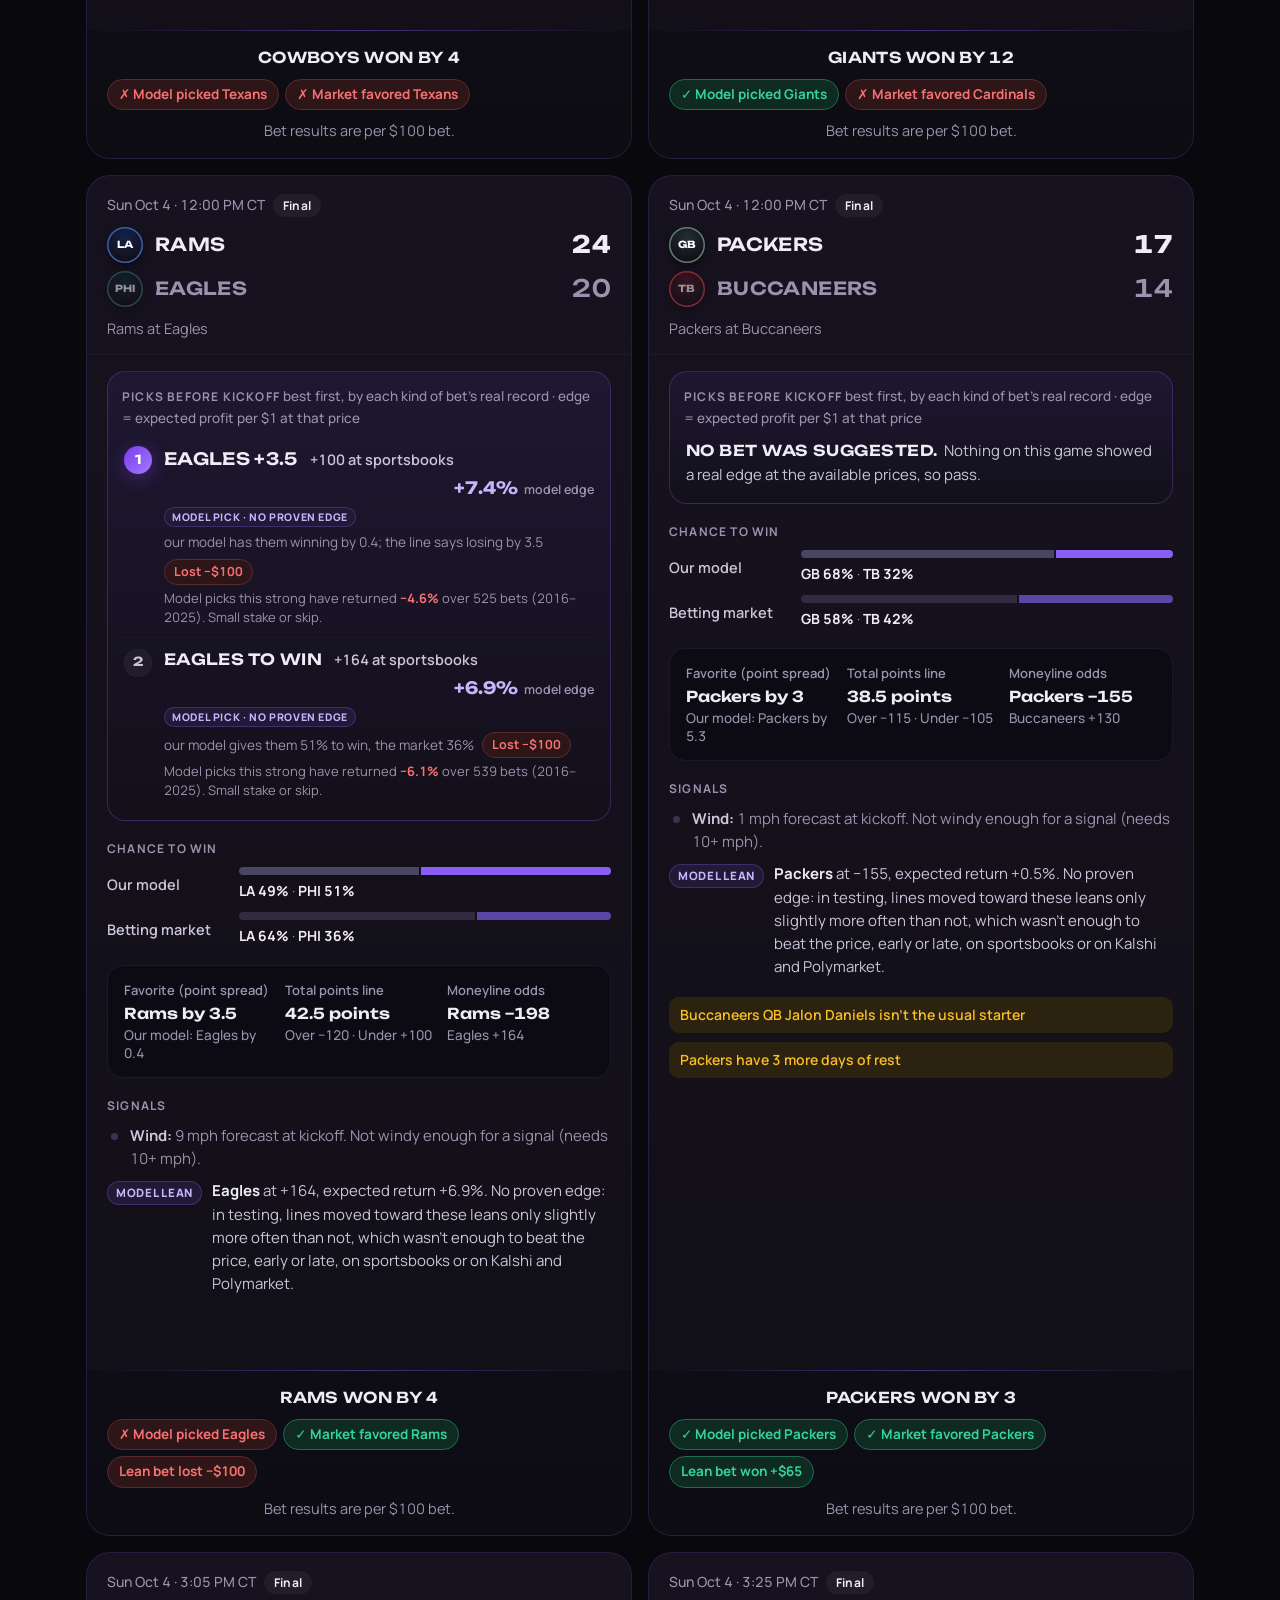
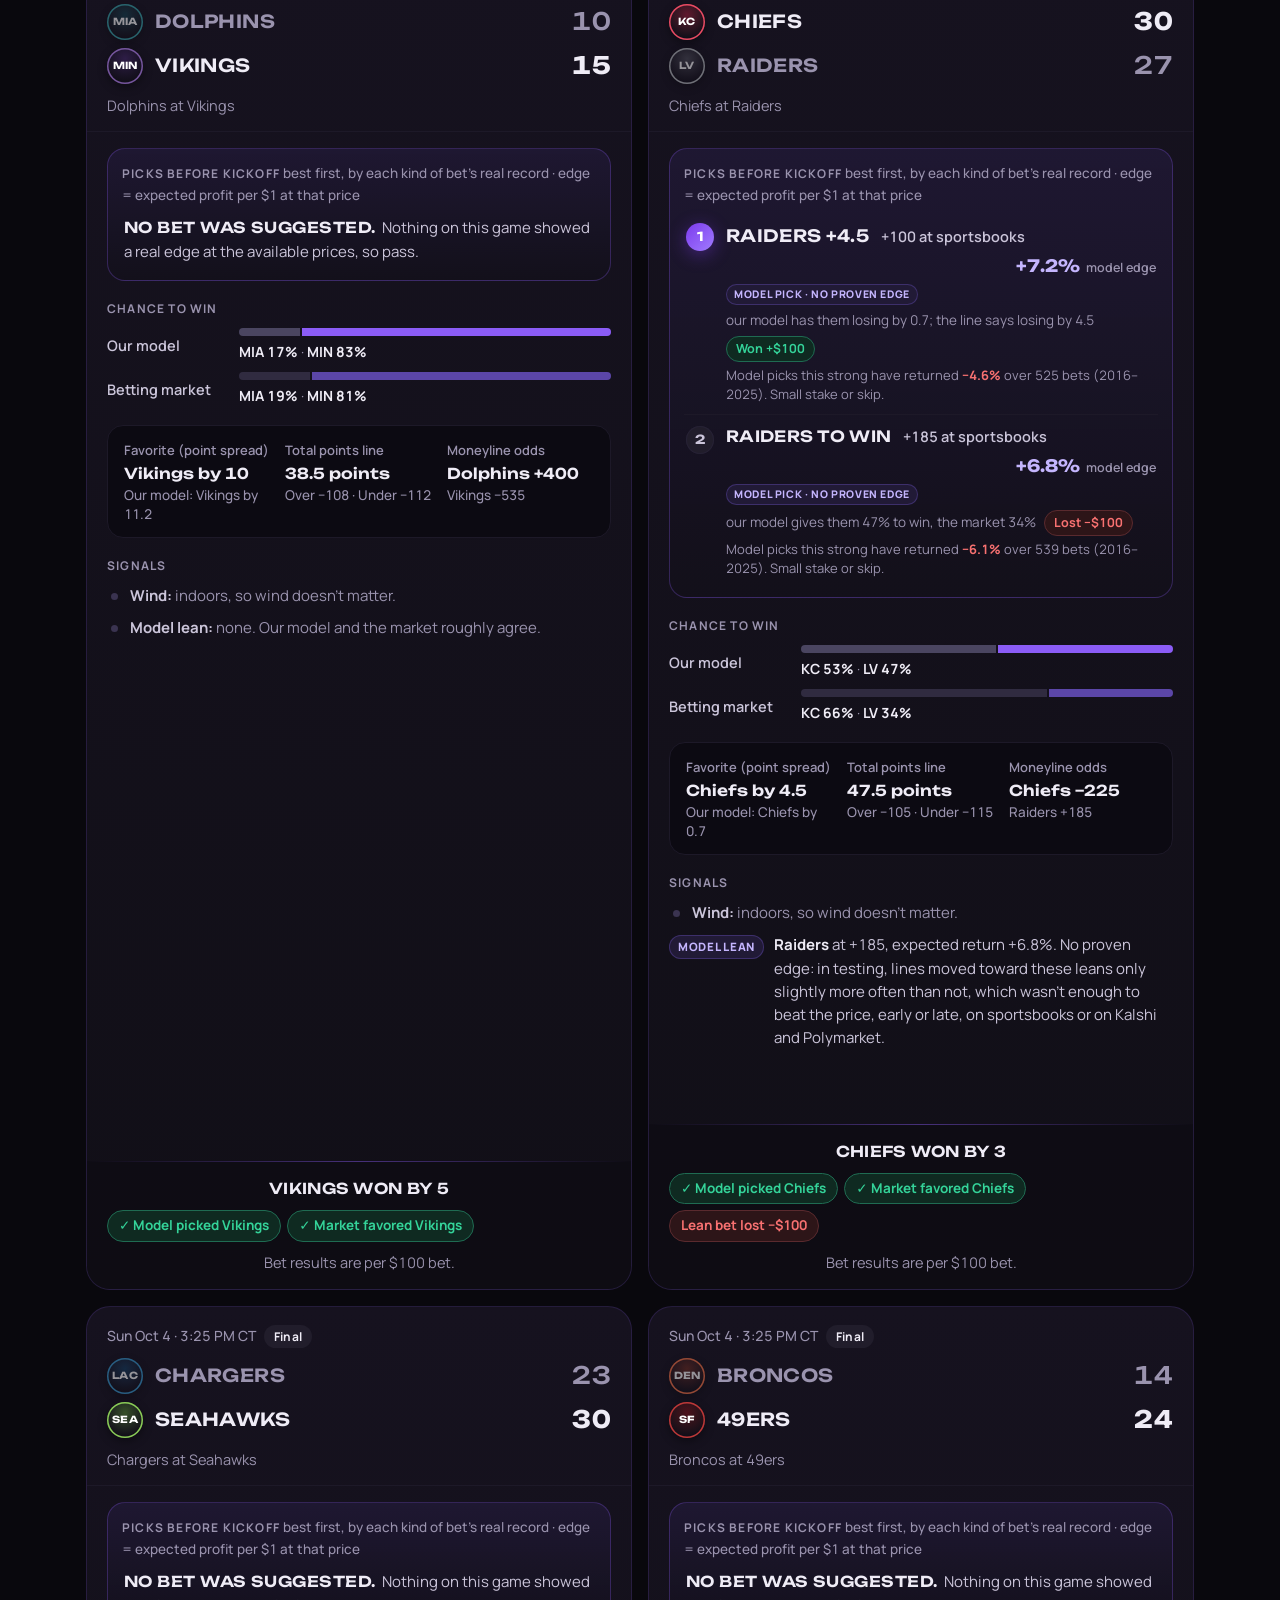
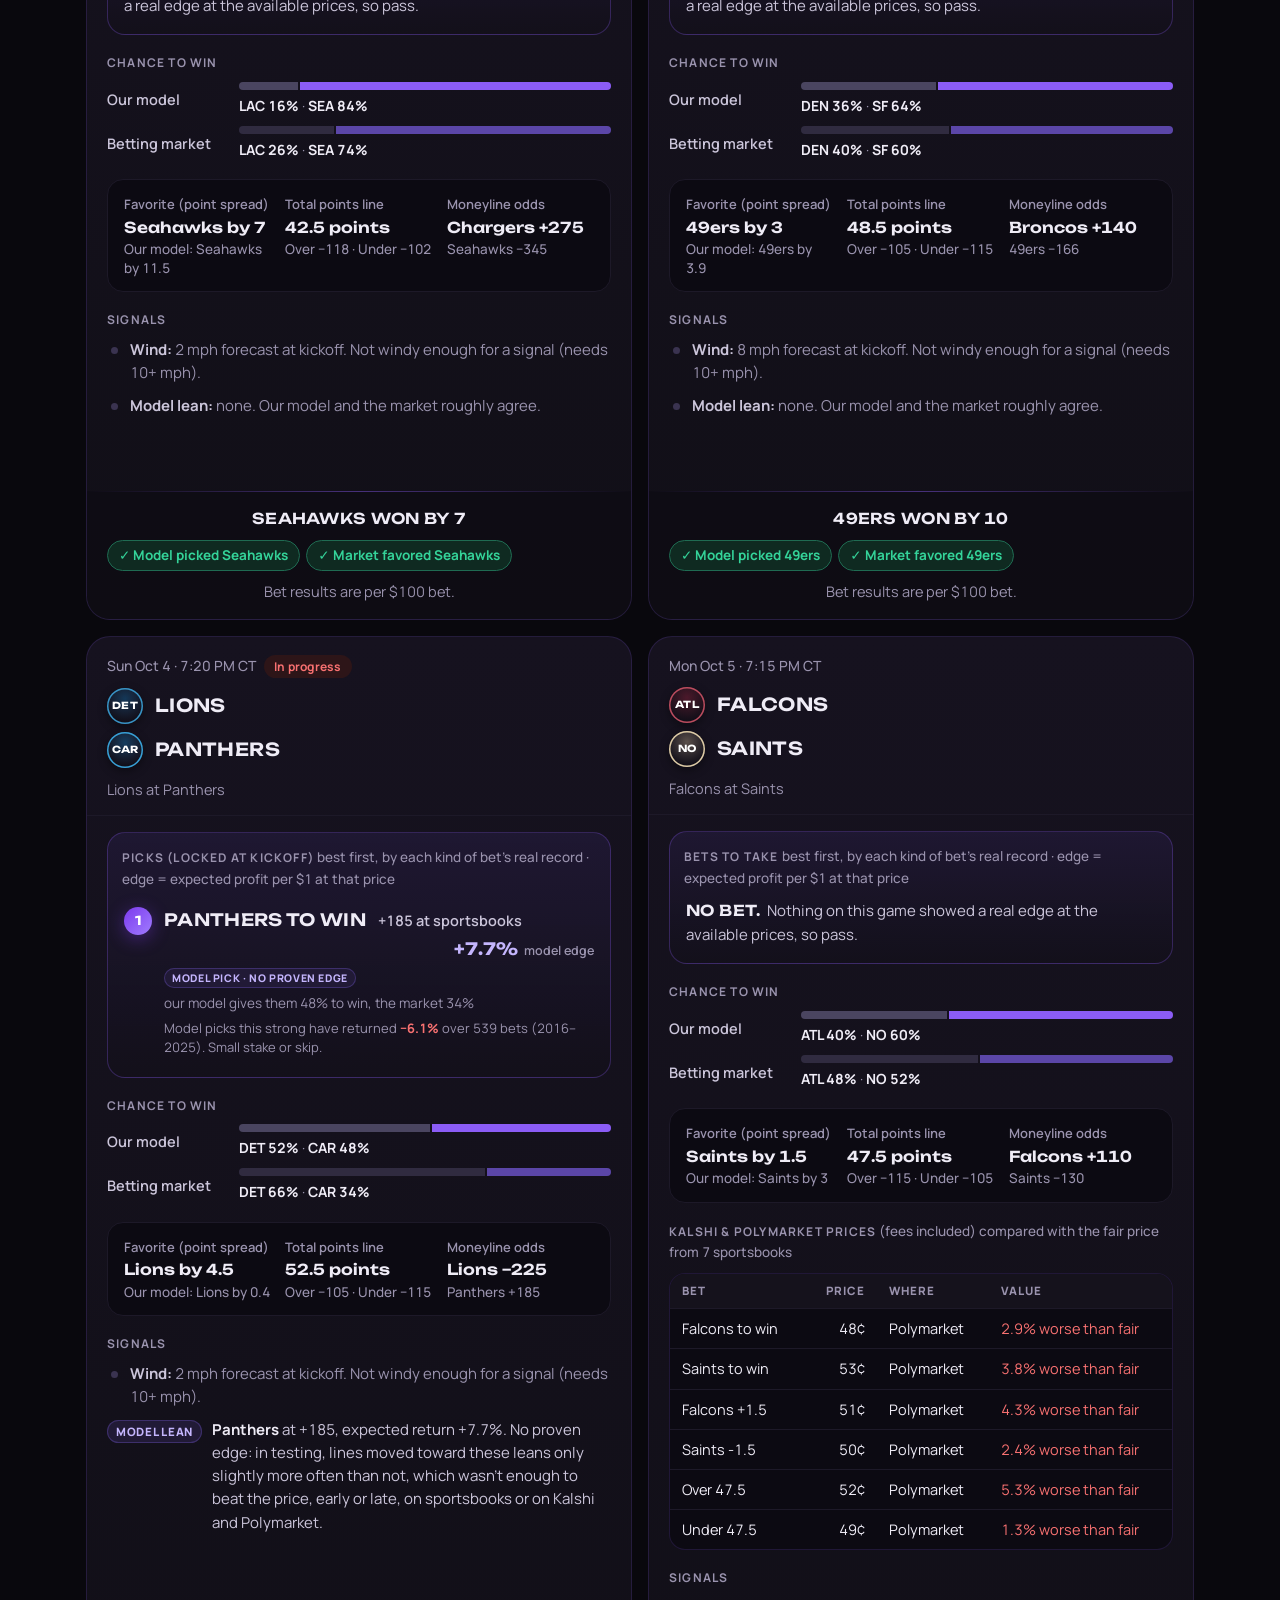
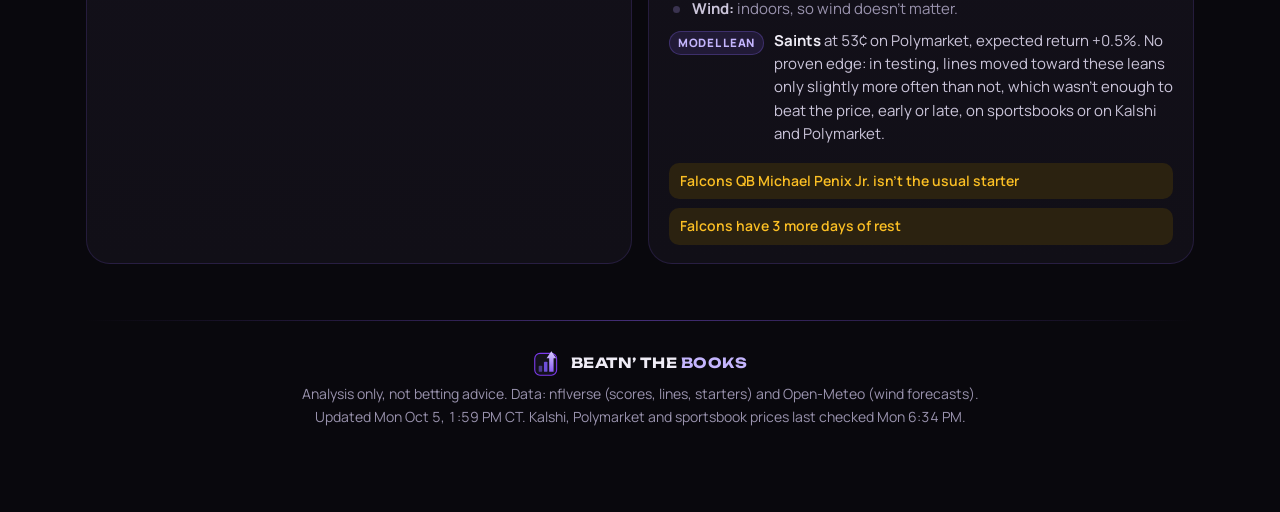
==== commit cef4c2da: "Add files via upload" ====
--- a/site/index.html
+++ b/site/index.html
@@ -7,7 +7,7 @@
 <title>Beatn’ the Books</title>
 <meta name="description" content="Every NFL game, every week: an Elo model against the betting market, a tested wind-under signal, results and power ratings.">
 <meta name="theme-color" content="#09080d">
-<link rel="icon" href="favicon.svg" type="image/svg+xml">
+<link rel="icon" href="tab-icon.svg" type="image/svg+xml">
 <link rel="preconnect" href="https://fonts.googleapis.com">
 <link rel="preconnect" href="https://fonts.gstatic.com" crossorigin>
 <link rel="stylesheet" href="https://fonts.googleapis.com/css2?family=Manrope:wght@400;500;600;700;800&family=Unbounded:wght@500;600;700;800&display=swap">
--- a/site/assets/style.css
+++ b/site/assets/style.css
@@ -155,6 +155,35 @@
 .bh{font-size:12px;font-weight:700;color:var(--muted);text-transform:uppercase;letter-spacing:.1em}
 .bh .why{font-weight:500;text-transform:none;letter-spacing:0;font-size:13.5px}
 
+/* ranked picks: the first block on every card */
+.picks{background:linear-gradient(180deg,rgba(40,30,70,.5),rgba(18,16,25,.55));border:1px solid var(--edge);border-radius:18px;padding:14px 14px 10px;gap:0}
+.picks .bh{margin-bottom:6px}
+.pick{display:flex;gap:12px;align-items:flex-start;padding:10px 2px;border-top:1px solid var(--line-2)}
+.picks .bh + .pick{border-top:none}
+.pick .rank{flex:none;width:28px;height:28px;border-radius:50%;display:grid;place-items:center;margin-top:1px;
+  font:700 12.5px/1 var(--font-display);background:var(--raise);color:var(--fg-2);box-shadow:inset 0 0 0 1px var(--line)}
+.pick.top .rank{background:var(--grad);color:#fff;box-shadow:var(--glow)}
+.pmain{flex:1;min-width:0}
+.pline{display:flex;flex-wrap:wrap;align-items:baseline;gap:2px 12px}
+.pline b{font-family:var(--font-display);font-size:15.5px;font-weight:600;text-transform:uppercase;letter-spacing:.02em;color:var(--fg)}
+.pick.top .pline b{font-size:17px}
+.pprice{color:var(--fg-2);font-size:14.5px;font-weight:600}
+.pedge{margin-left:auto;font-family:var(--font-display);font-weight:700;font-size:17px;white-space:nowrap}
+.pedge small{font-family:var(--font-body);font-size:12.5px;font-weight:600;color:var(--muted);margin-left:3px}
+.pedge.model{color:var(--purple-soft)}
+.prec{font-size:13px;color:var(--muted);margin-top:4px;line-height:1.45}
+.prec b{font-weight:700}
+.pwhy{font-size:13.5px;color:var(--muted);margin-top:5px;display:flex;flex-wrap:wrap;gap:5px 8px;align-items:center}
+.pwhy .tag{font-size:10.5px;padding:2px 8px}
+.pwhy .pill{font-size:12.5px;padding:2px 9px}
+.nobet{font-size:15px;color:var(--fg-2);padding:4px 2px 6px}
+.nobet b{font-family:var(--font-display);font-weight:600;text-transform:uppercase;letter-spacing:.03em;color:var(--fg);margin-right:4px}
+.skips{display:flex;flex-wrap:wrap;gap:6px 14px;align-items:center;font-size:13.5px;color:var(--fg-2);
+  padding:9px 2px 4px;border-top:1px dashed var(--line)}
+.skip{display:inline-flex;gap:6px;align-items:center;white-space:nowrap}
+.skip .tag{font-size:10px;padding:1px 7px}
+.skip .pill{font-size:12px;padding:1px 8px}
+
 .crow{display:grid;grid-template-columns:118px minmax(0,1fr);grid-template-areas:"lab bar" "lab val";gap:5px 14px;align-items:center}
 .clab{grid-area:lab;font-size:14.5px;font-weight:600;color:var(--fg-2)}
 .crow .track{grid-area:bar}
@@ -268,6 +297,7 @@
 footer .fbrand img{width:28px;height:28px}
 footer .fbrand em{font-style:normal;color:var(--purple-soft)}
 
+@media (max-width:960px){.bar .stamp{display:none}}   /* would wrap onto its own line; the footer has it too */
 @media (max-width:860px){
   .games,.split{grid-template-columns:minmax(0,1fr)}
   .kpis{grid-template-columns:repeat(2,minmax(0,1fr))}
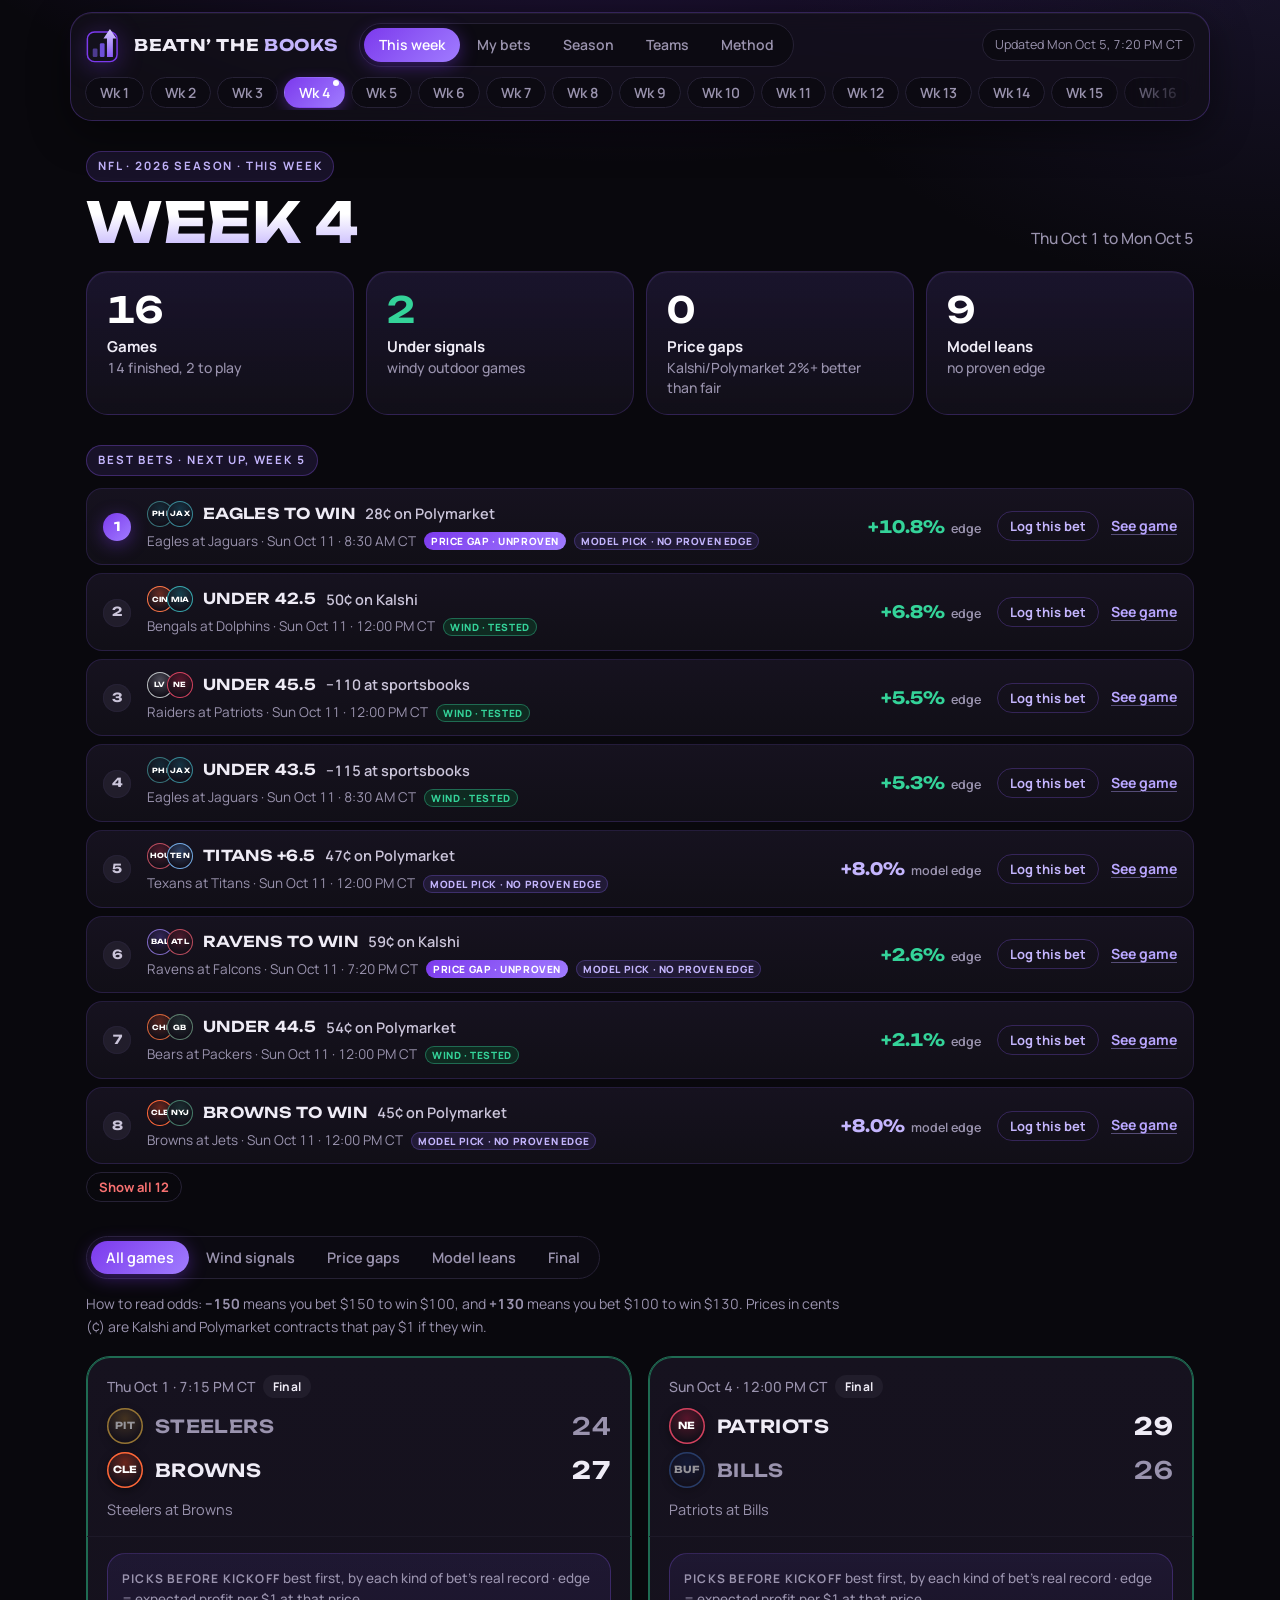
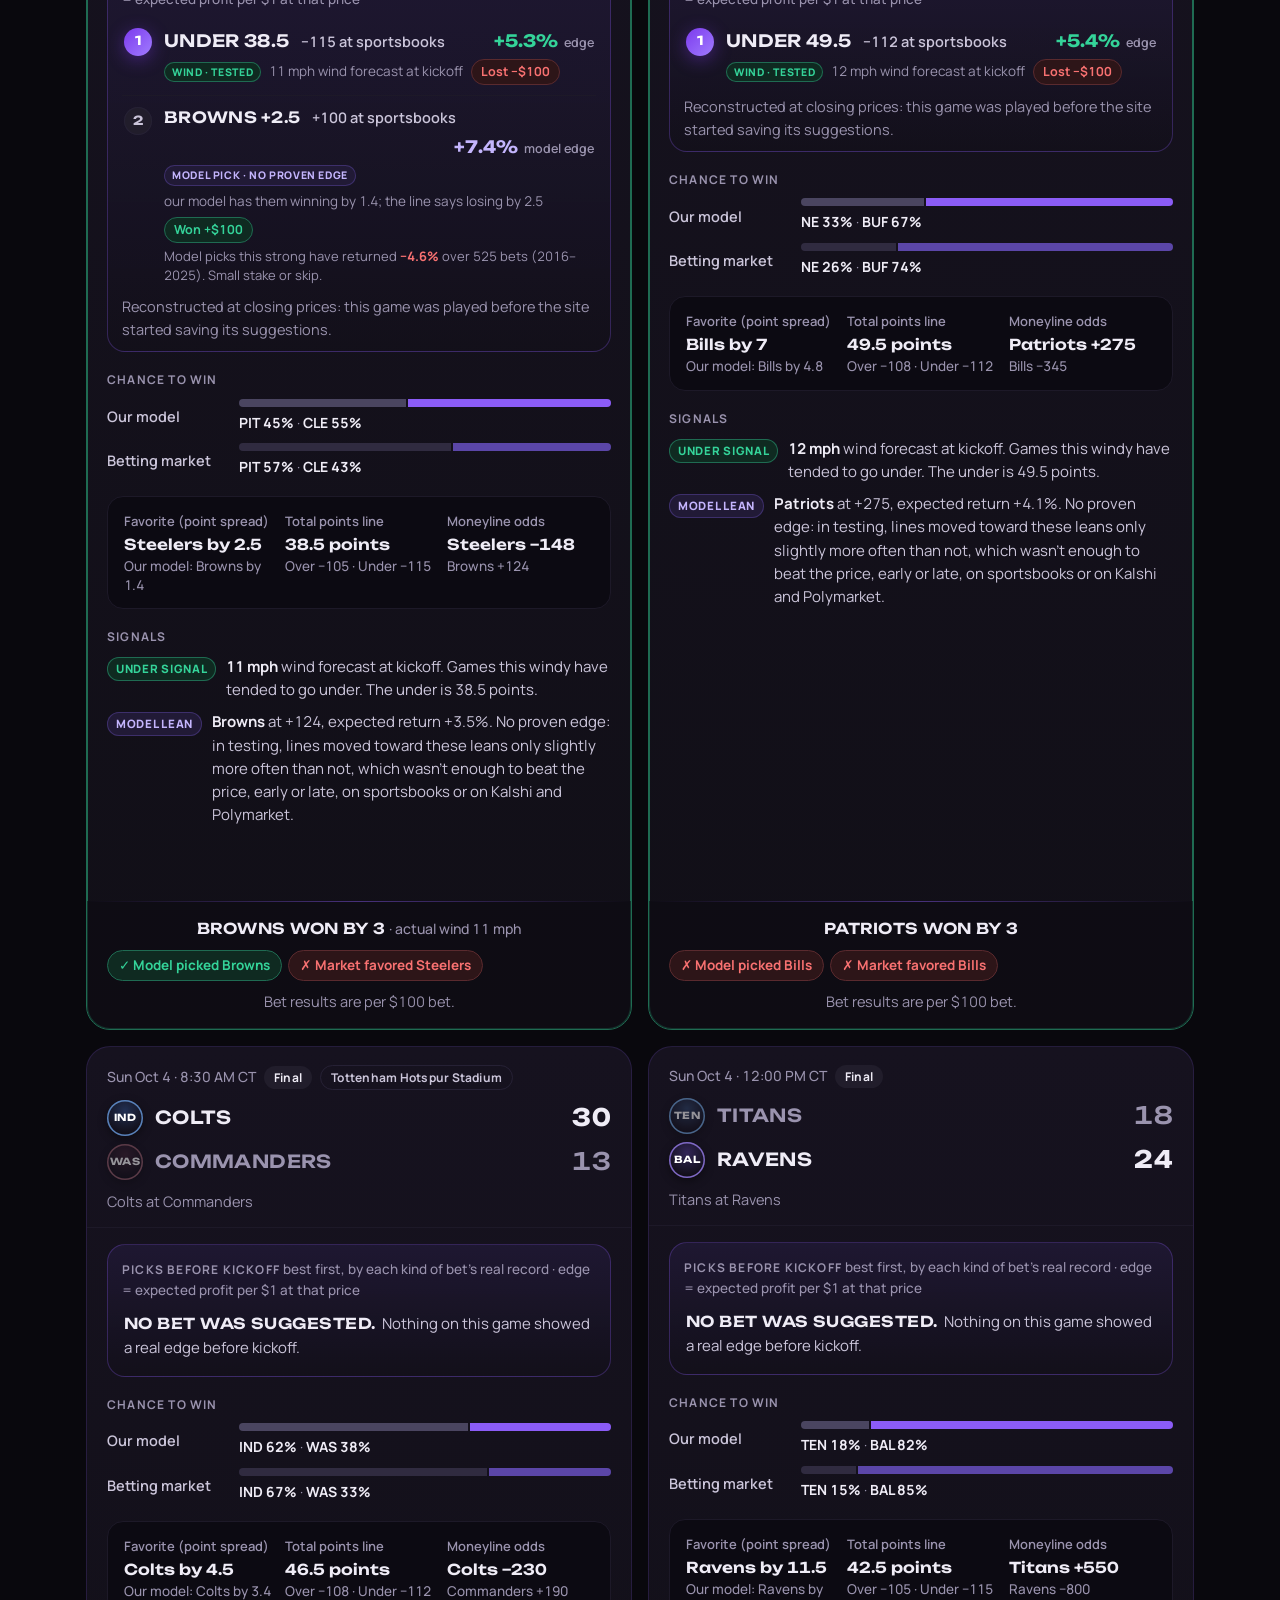
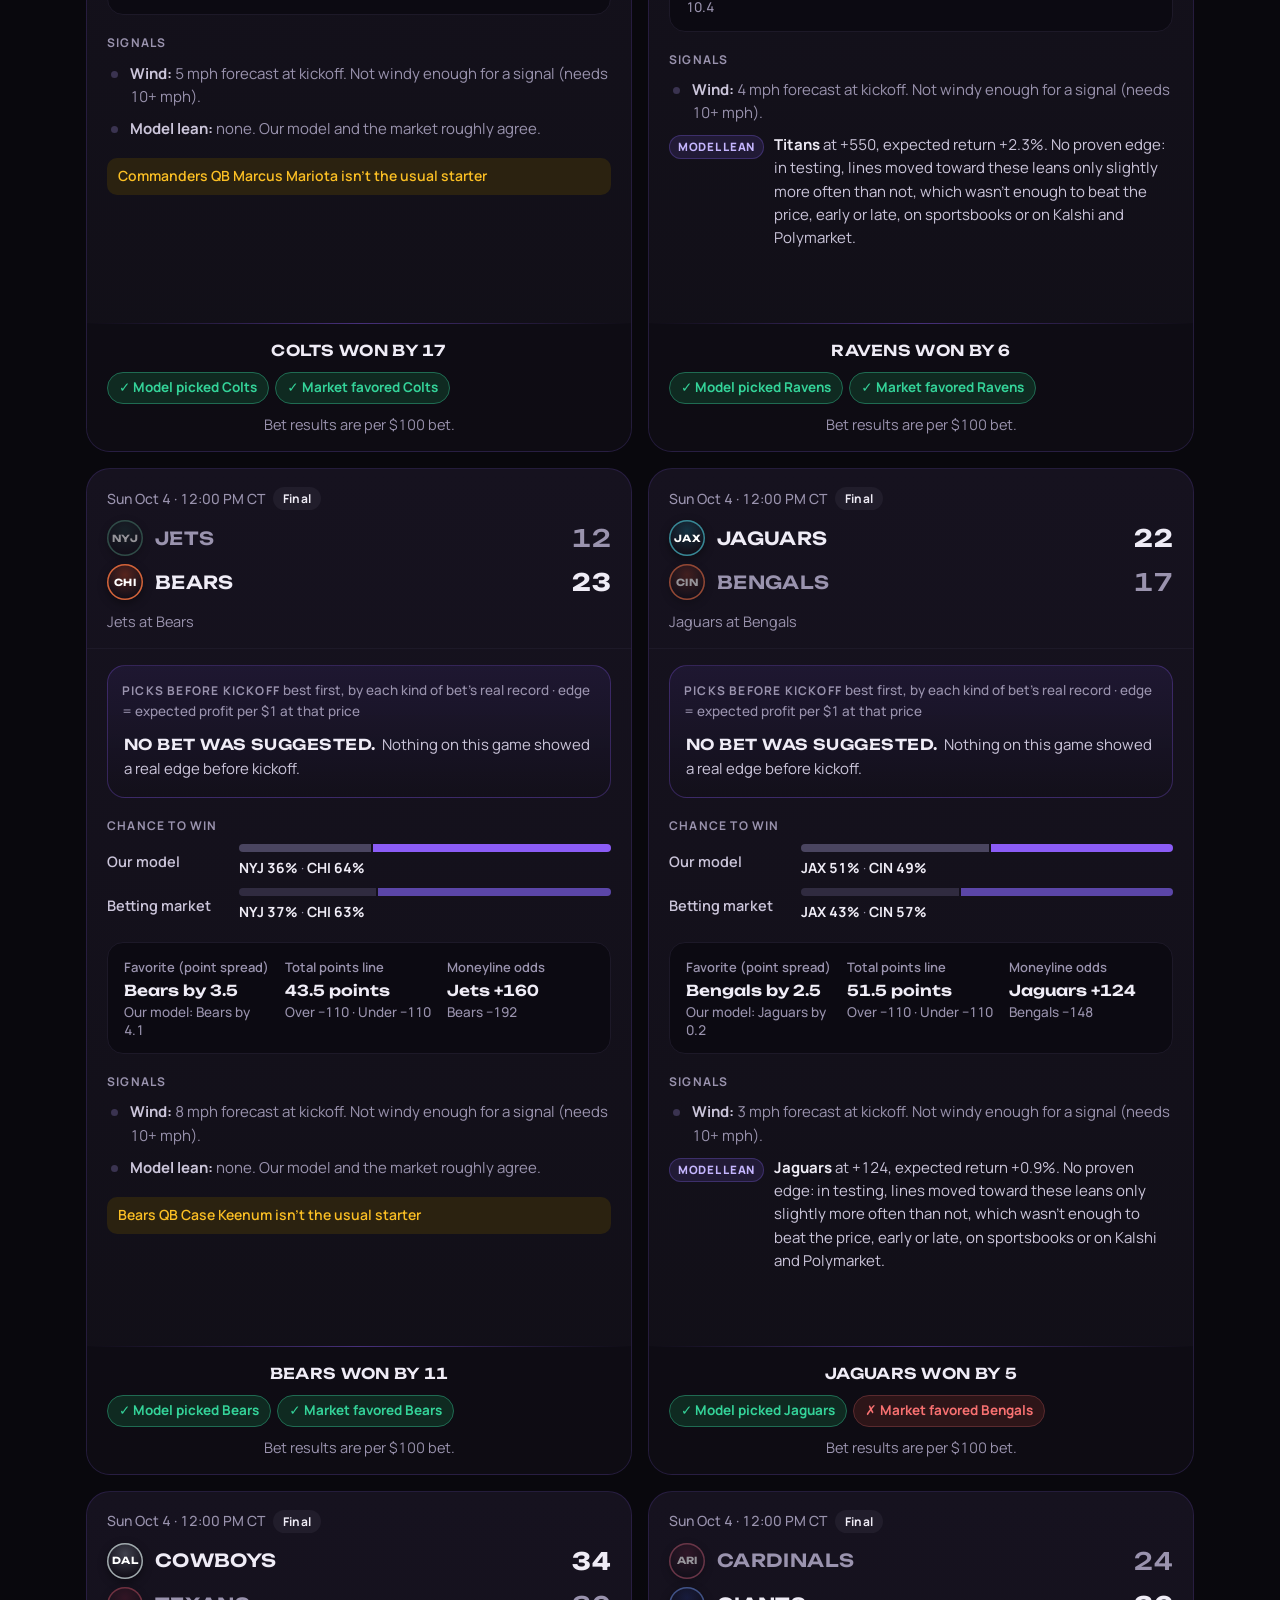
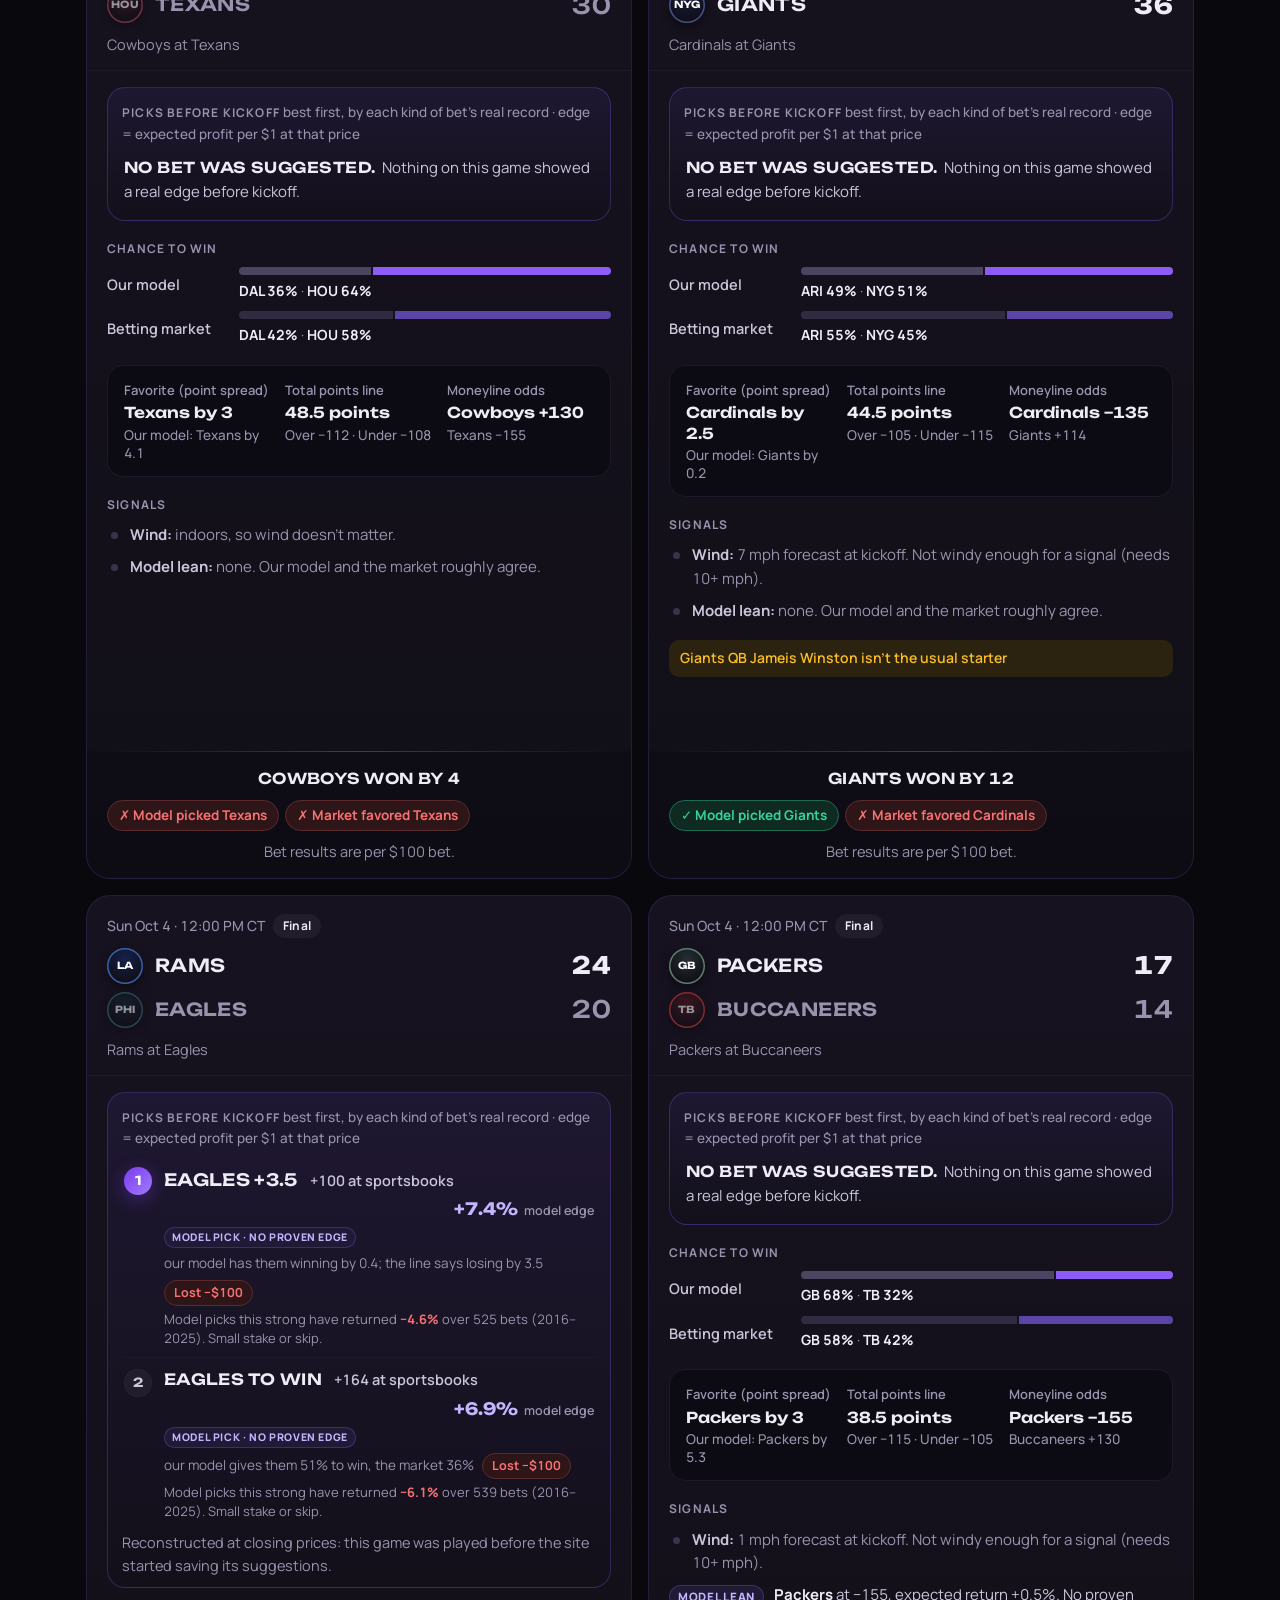
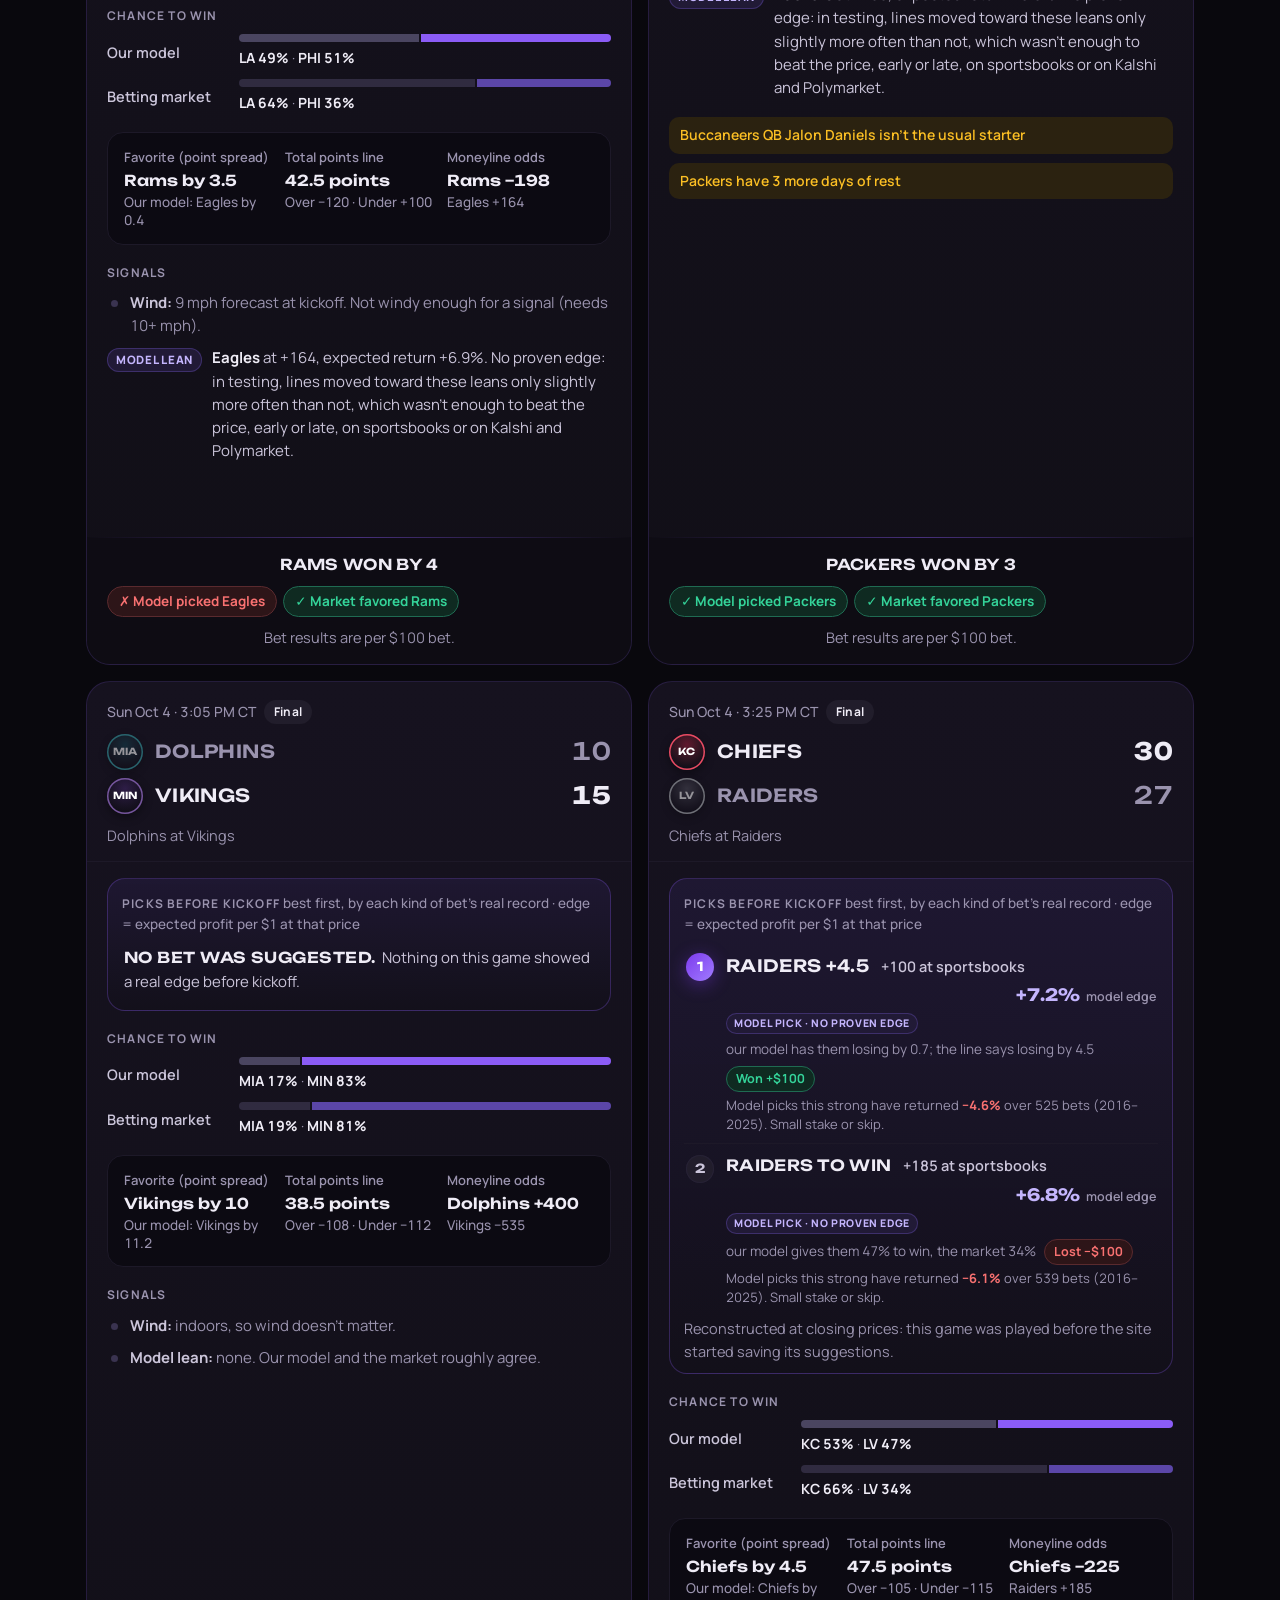
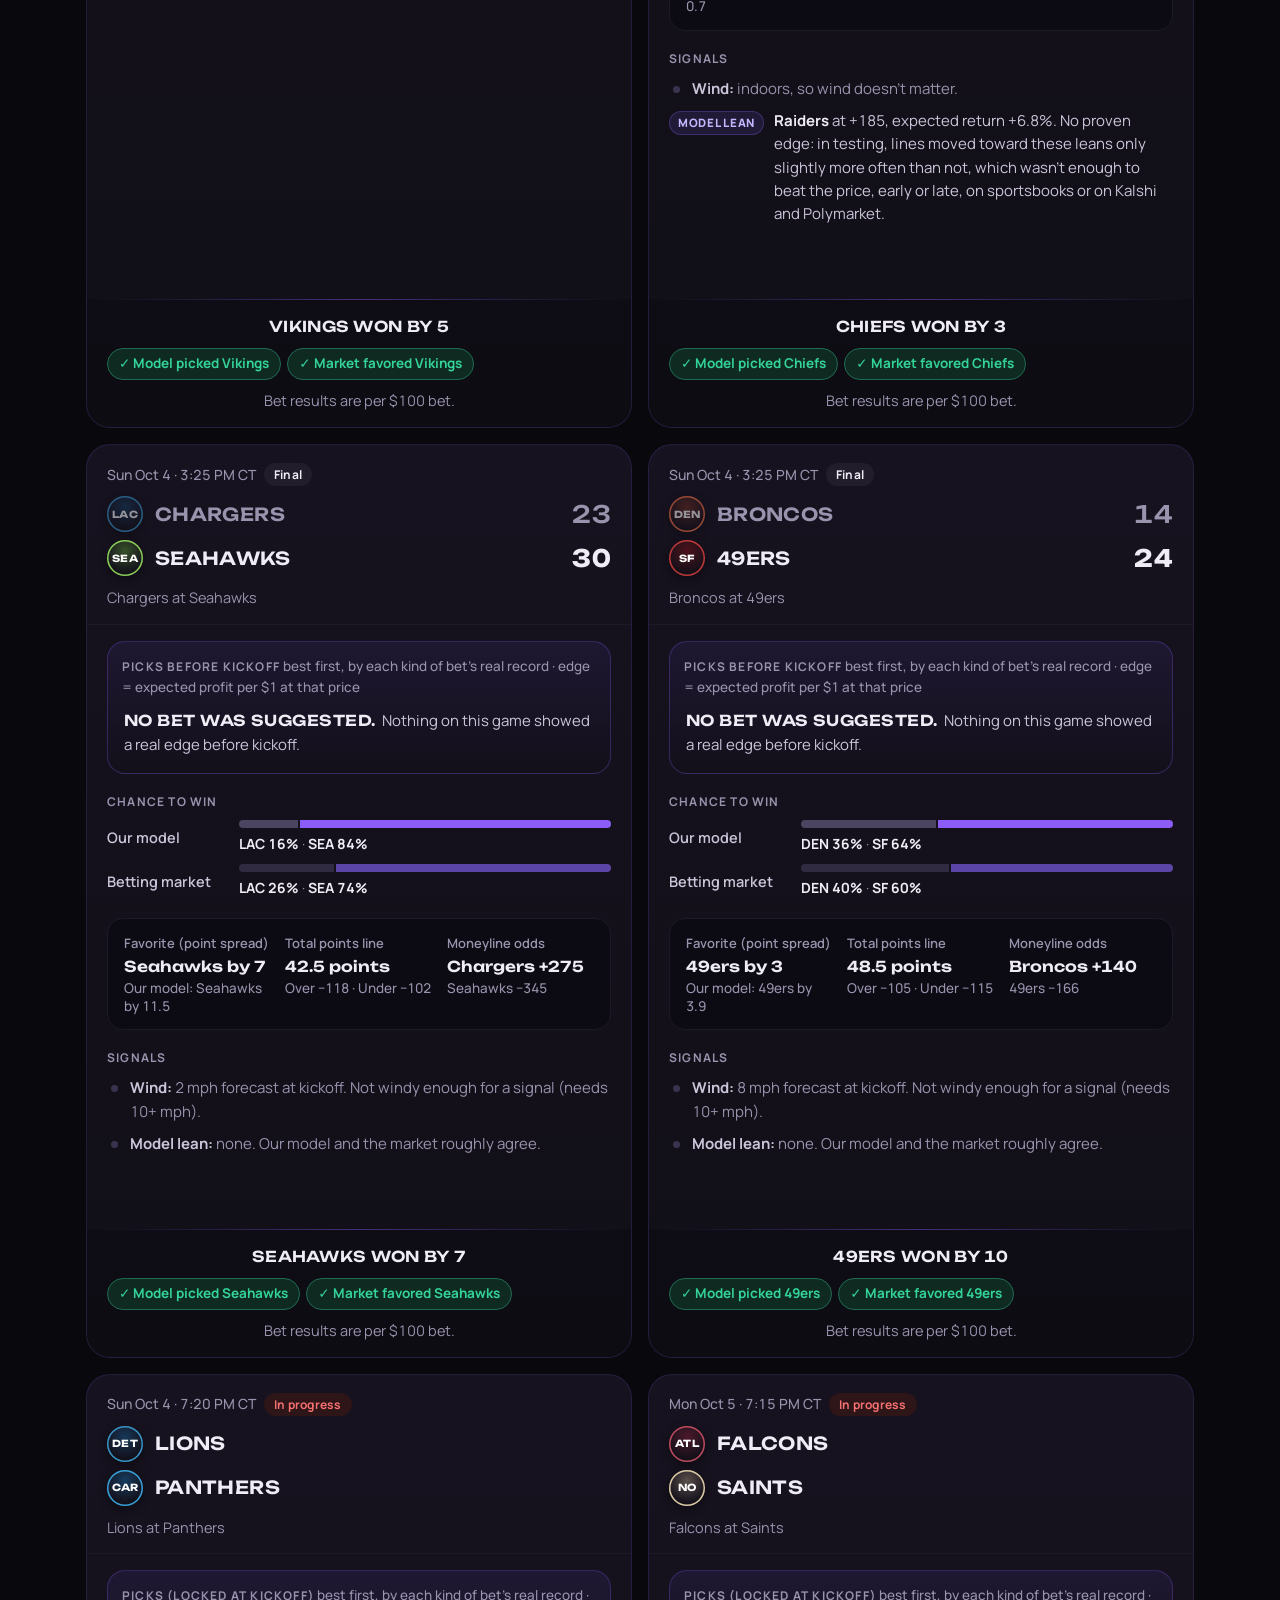
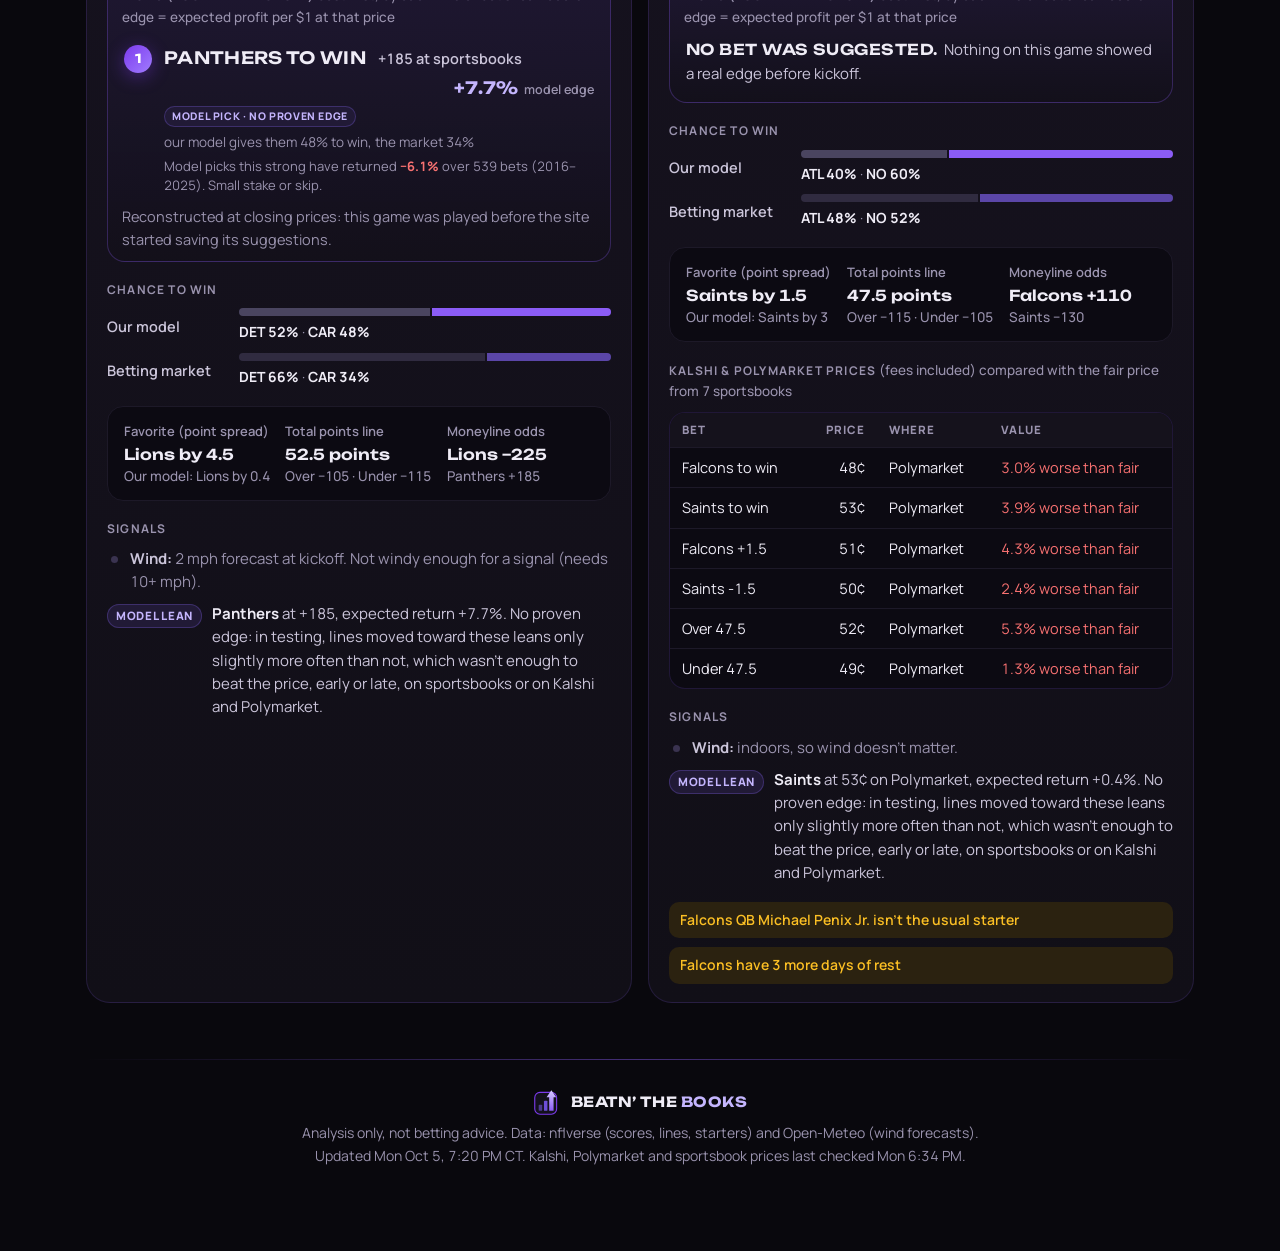
==== commit 848df28a: "Add files via upload" ====
--- a/site/index.html
+++ b/site/index.html
@@ -99,7 +99,7 @@
   </section>
 
   <section id="playsWrap" hidden>
-    <div class="eyebrow">Worth a look before kickoff</div>
+    <div class="eyebrow" id="playsTitle">Best bets this week</div>
     <div class="plays" id="plays"></div>
   </section>
 
--- a/site/assets/style.css
+++ b/site/assets/style.css
@@ -114,6 +114,28 @@
 .play .duo .tl + .tl{margin-left:-6px}
 .play a{font-size:14.5px;font-weight:700;margin-left:auto}
 
+/* ---------- best bets (top of the week page) ---------- */
+.best{display:grid;grid-template-columns:auto minmax(0,1fr) auto auto;gap:6px 16px;align-items:center;
+  background:var(--card);border:1px solid var(--edge-soft);border-radius:16px;padding:12px 16px;transition:border-color .15s}
+.best:hover{border-color:rgba(139,92,246,.4)}
+.plays:not(.all) .best.more{display:none}
+.bline{display:flex;flex-wrap:wrap;align-items:center;gap:4px 10px}
+.bline .duo{display:inline-flex}
+.bline .duo .tl + .tl{margin-left:-6px}
+.bline b{font-family:var(--font-display);font-size:15px;font-weight:600;text-transform:uppercase;letter-spacing:.02em}
+.bwhy{font-size:13.5px;color:var(--muted);display:flex;flex-wrap:wrap;gap:4px 8px;align-items:center;margin-top:4px}
+.bwhy .tag{font-size:10px;padding:1px 7px}
+.bedge .pedge{margin-left:0}
+.bact{display:flex;gap:12px;align-items:center}
+.bact a{font-size:14px;font-weight:700;white-space:nowrap}
+.showall{align-self:flex-start;color:var(--fg-2)}
+.showall:hover{color:var(--fg)}
+.bestsum{background:var(--card);border:1px solid var(--edge-soft);border-radius:16px;padding:14px 16px;font-size:15px;color:var(--fg-2)}
+.bestsum a{margin-left:10px;font-weight:700}
+.pact{margin-top:8px}
+.btn.logbet{background:transparent;color:var(--purple-soft);border:1px solid var(--edge);box-shadow:none;padding:5px 13px}
+.btn.logbet:hover{background:var(--purple-bg);color:#fff;filter:none}
+
 /* ---------- team logo badges ---------- */
 .tl{--tc:#4c3a8f;--s:36px;position:relative;flex:none;display:inline-grid;place-items:center;width:var(--s);height:var(--s);border-radius:50%;
   vertical-align:middle;background:var(--surface-2);
@@ -160,9 +182,9 @@
 .picks .bh{margin-bottom:6px}
 .pick{display:flex;gap:12px;align-items:flex-start;padding:10px 2px;border-top:1px solid var(--line-2)}
 .picks .bh + .pick{border-top:none}
-.pick .rank{flex:none;width:28px;height:28px;border-radius:50%;display:grid;place-items:center;margin-top:1px;
+.pick .rank,.best .rank{flex:none;width:28px;height:28px;border-radius:50%;display:grid;place-items:center;margin-top:1px;
   font:700 12.5px/1 var(--font-display);background:var(--raise);color:var(--fg-2);box-shadow:inset 0 0 0 1px var(--line)}
-.pick.top .rank{background:var(--grad);color:#fff;box-shadow:var(--glow)}
+.pick.top .rank,.best:first-child .rank{background:var(--grad);color:#fff;box-shadow:var(--glow)}
 .pmain{flex:1;min-width:0}
 .pline{display:flex;flex-wrap:wrap;align-items:baseline;gap:2px 12px}
 .pline b{font-family:var(--font-display);font-size:15.5px;font-weight:600;text-transform:uppercase;letter-spacing:.02em;color:var(--fg)}
@@ -303,6 +325,10 @@
   .kpis{grid-template-columns:repeat(2,minmax(0,1fr))}
   .betform{grid-template-columns:repeat(2,minmax(0,1fr))}
   .pagehead h1{font-size:44px}
+}
+@media (max-width:700px){
+  .best{grid-template-columns:auto minmax(0,1fr);padding:12px}
+  .best .bedge,.best .bact{grid-column:2}
 }
 @media (max-width:520px){
   .bar{position:static;padding:8px 8px 0}
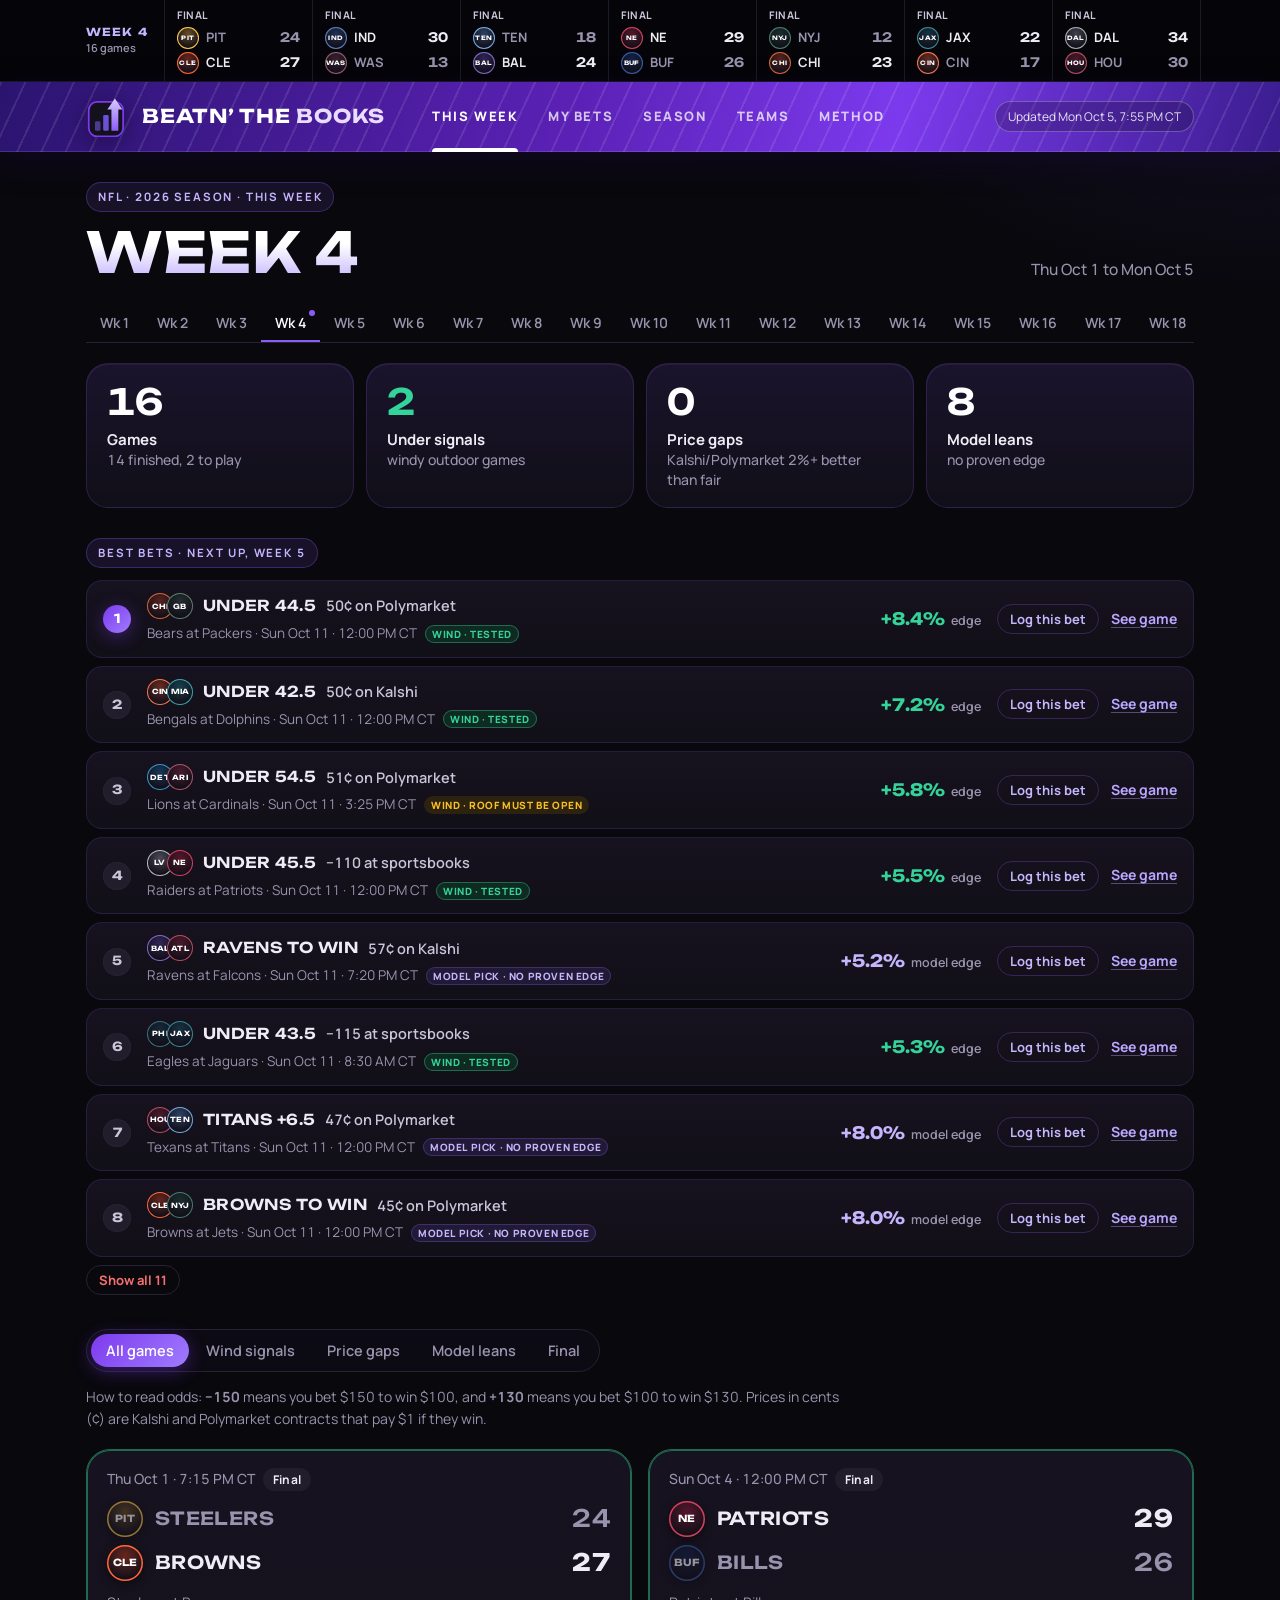
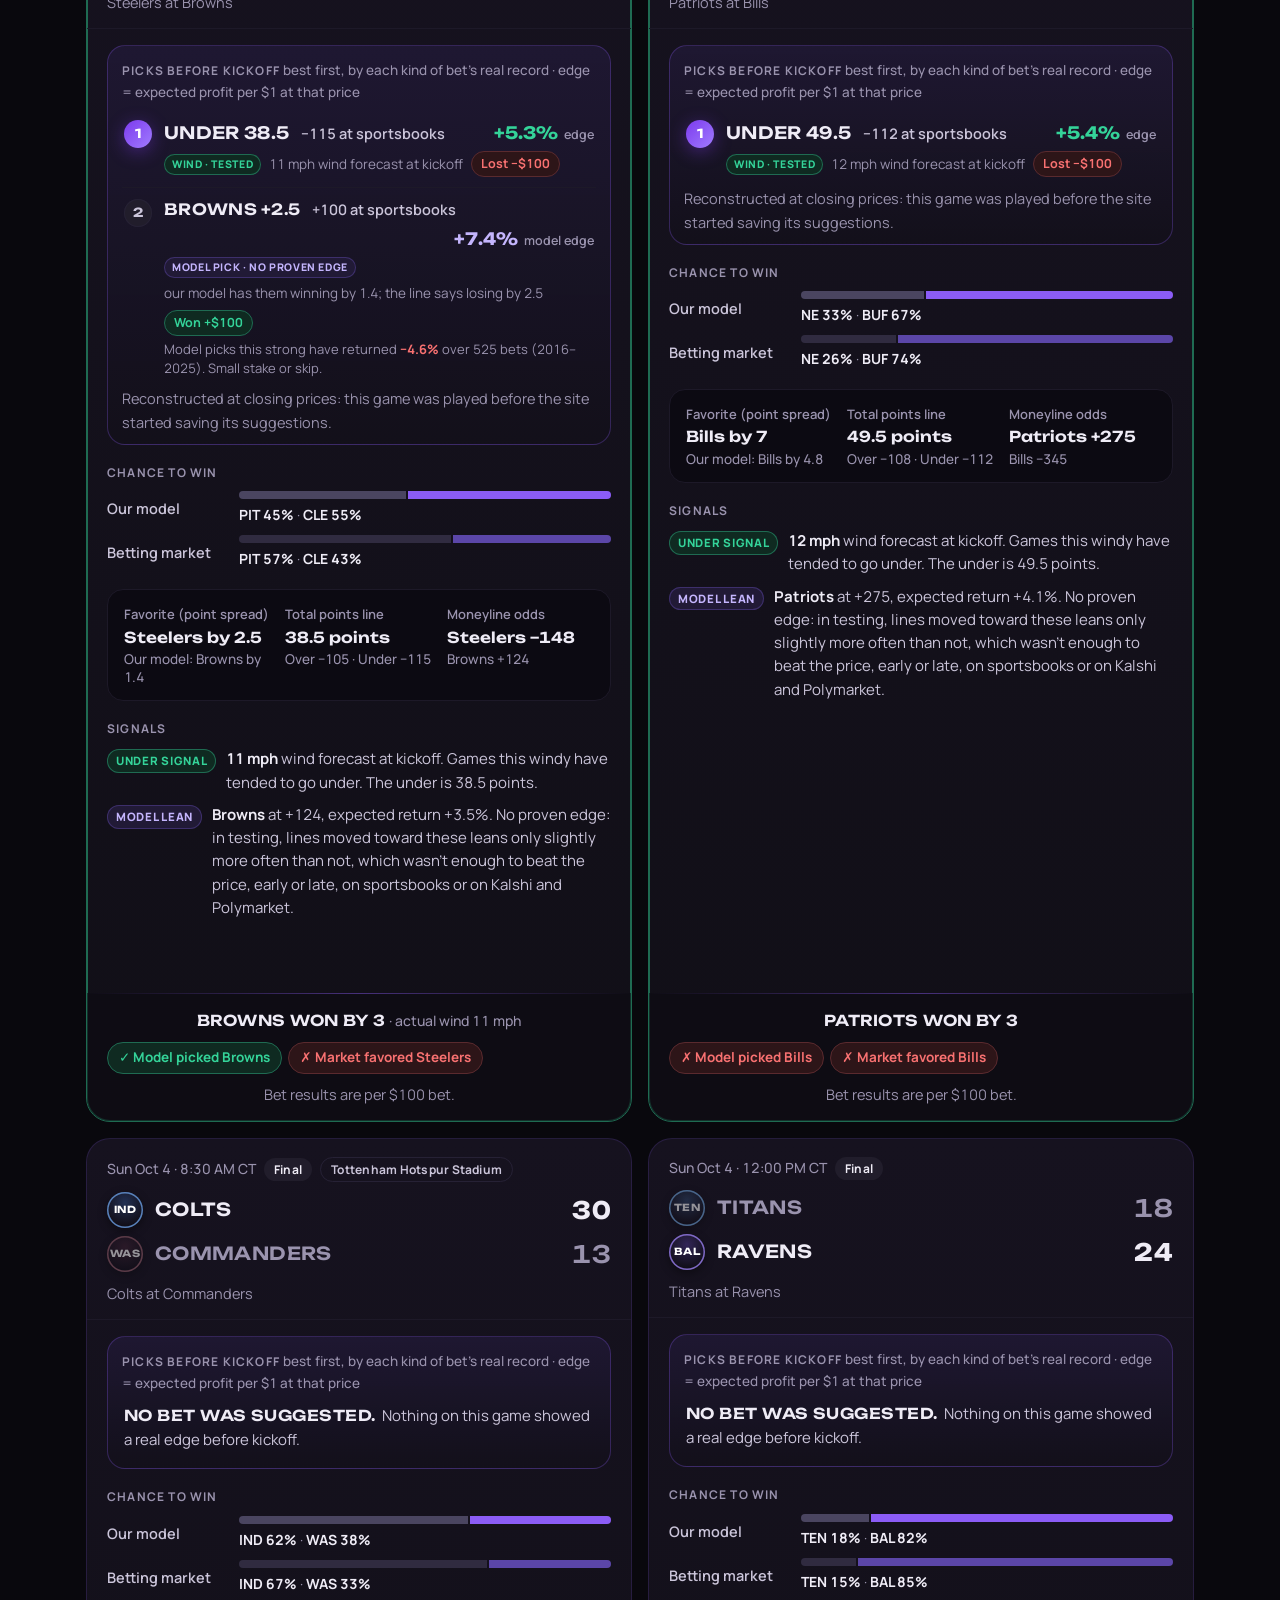
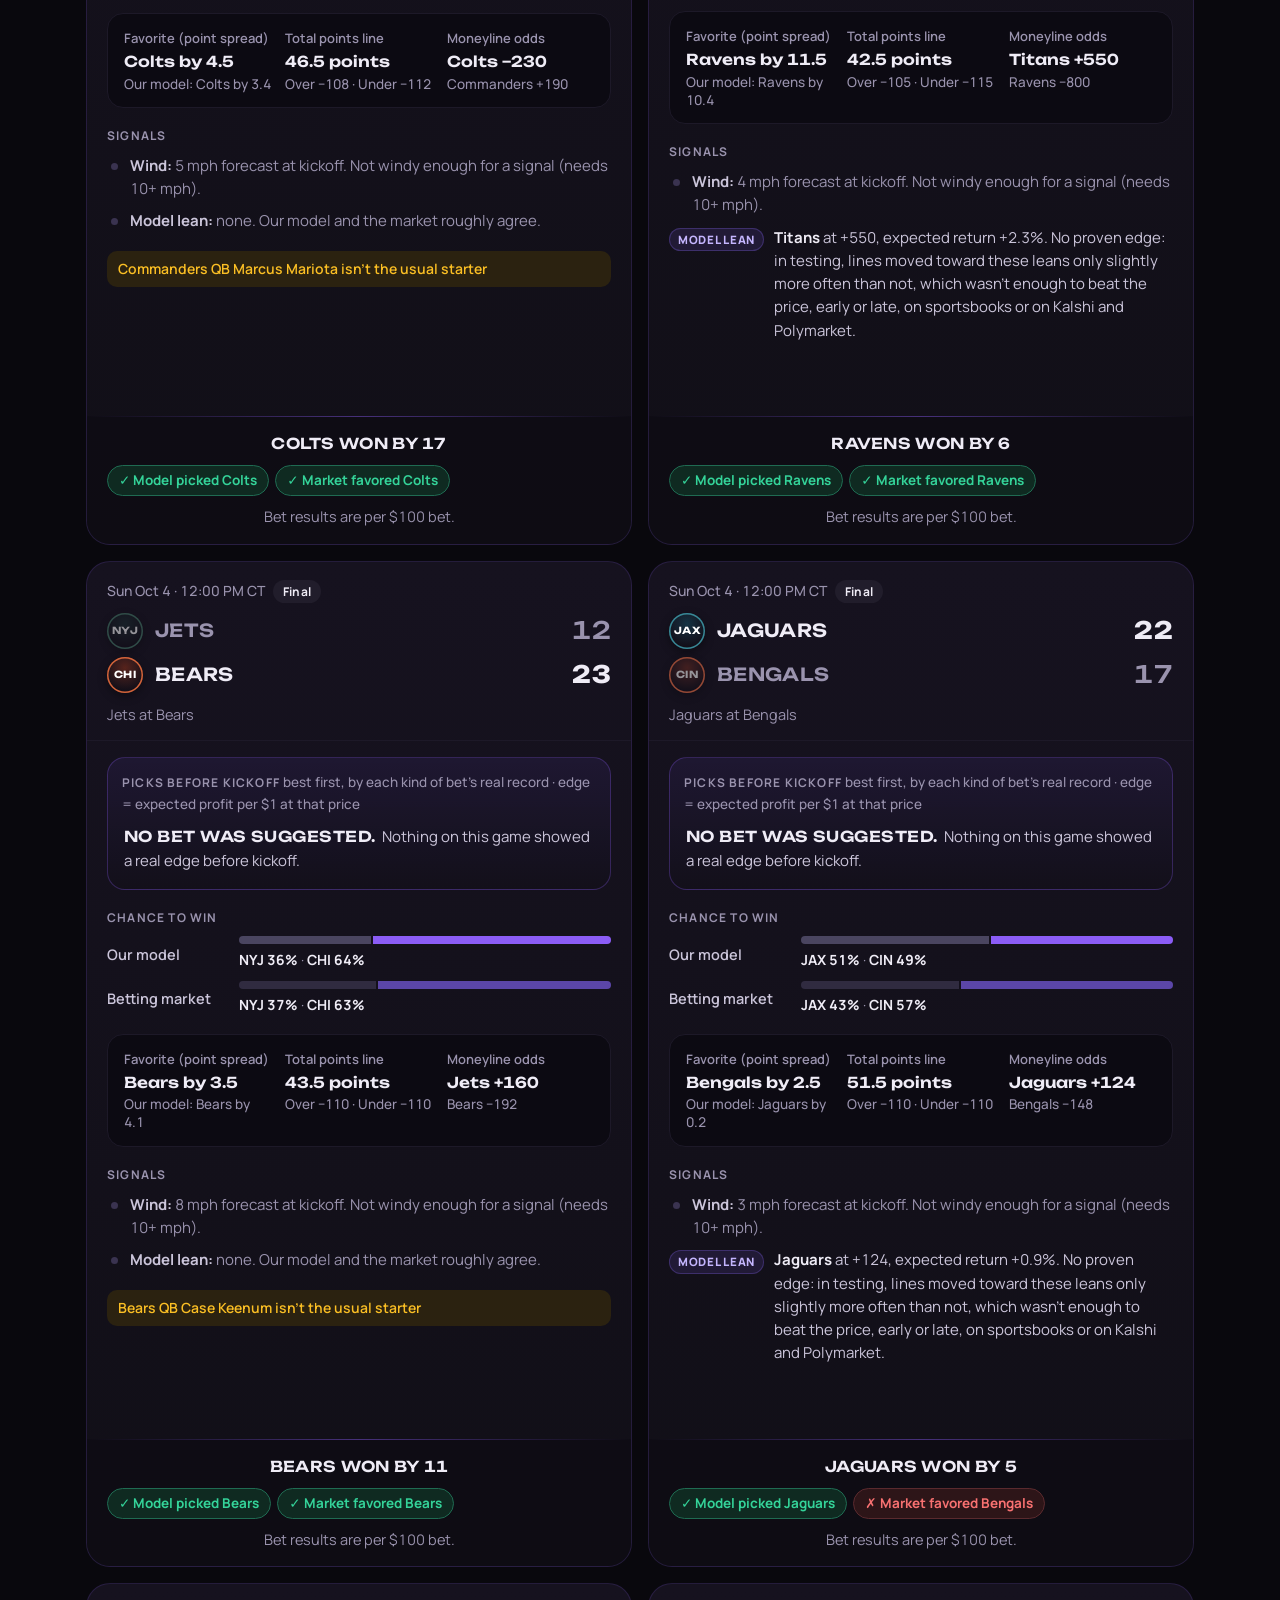
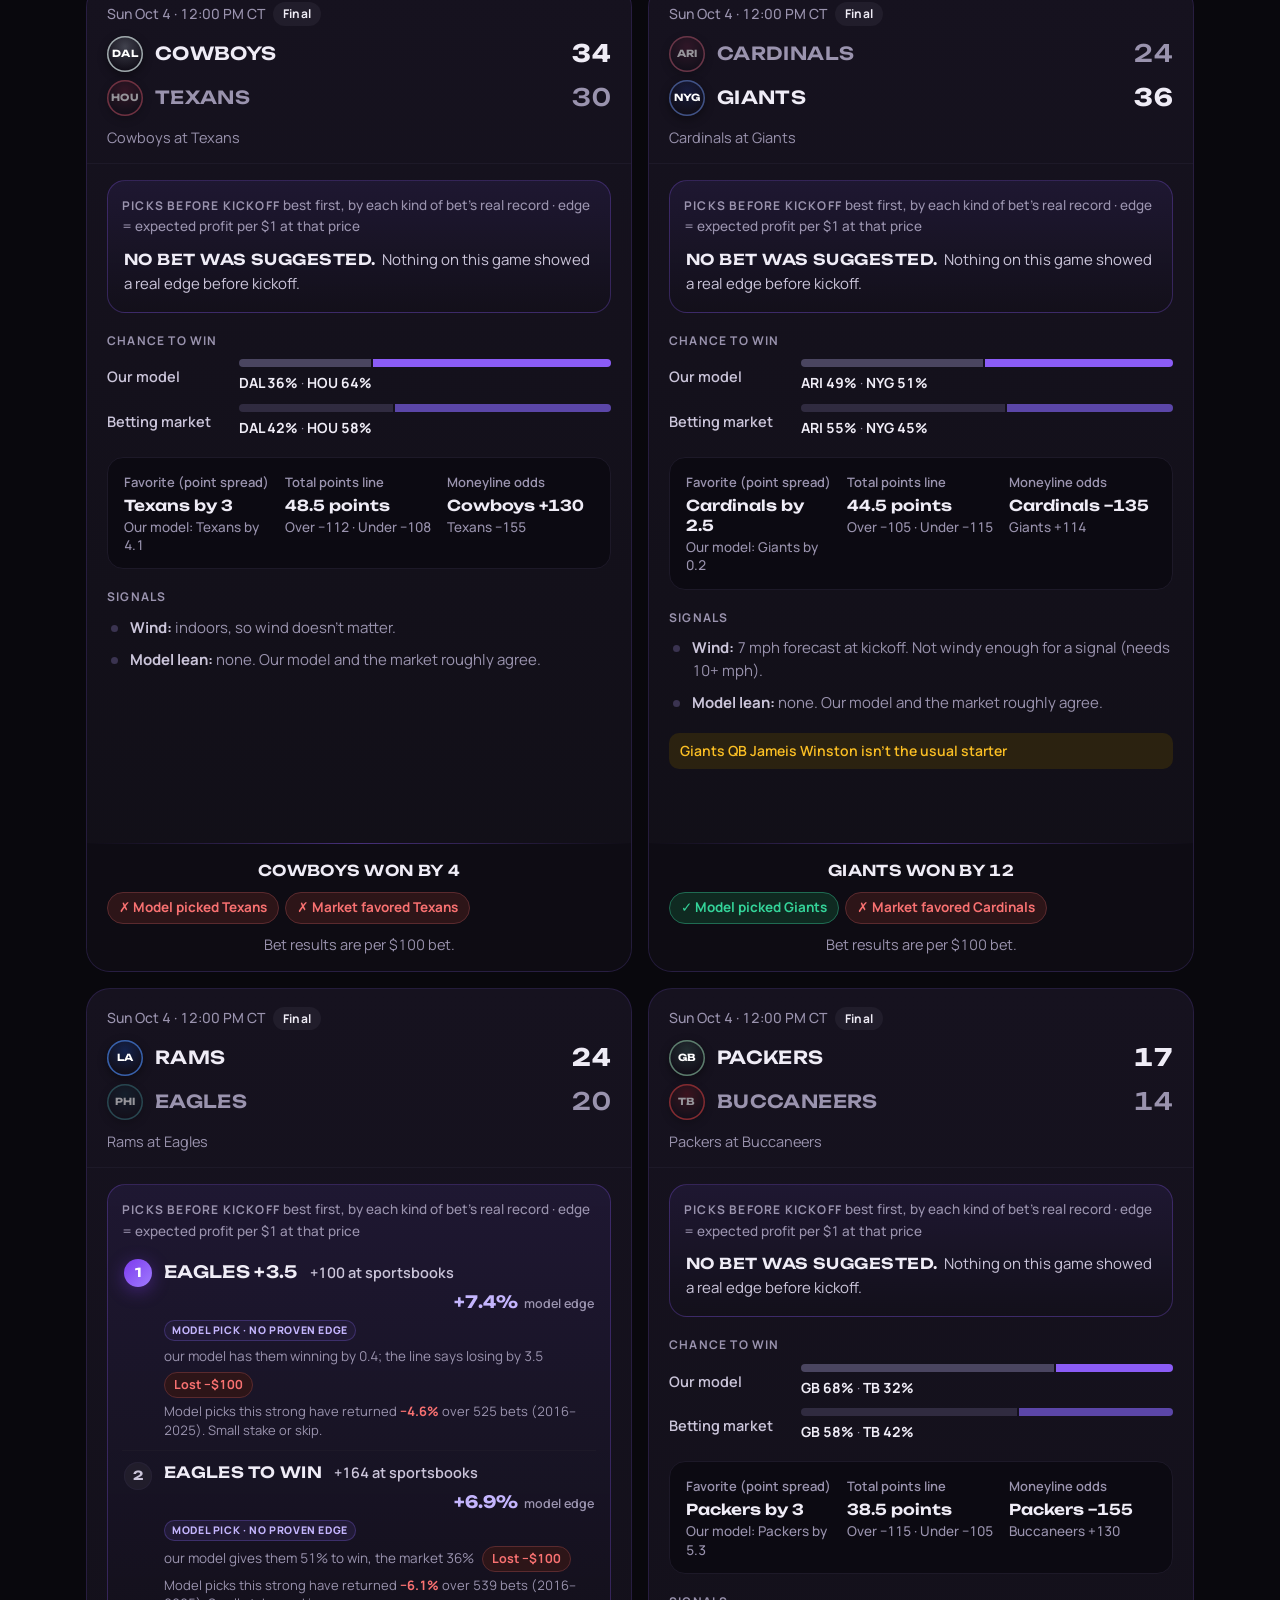
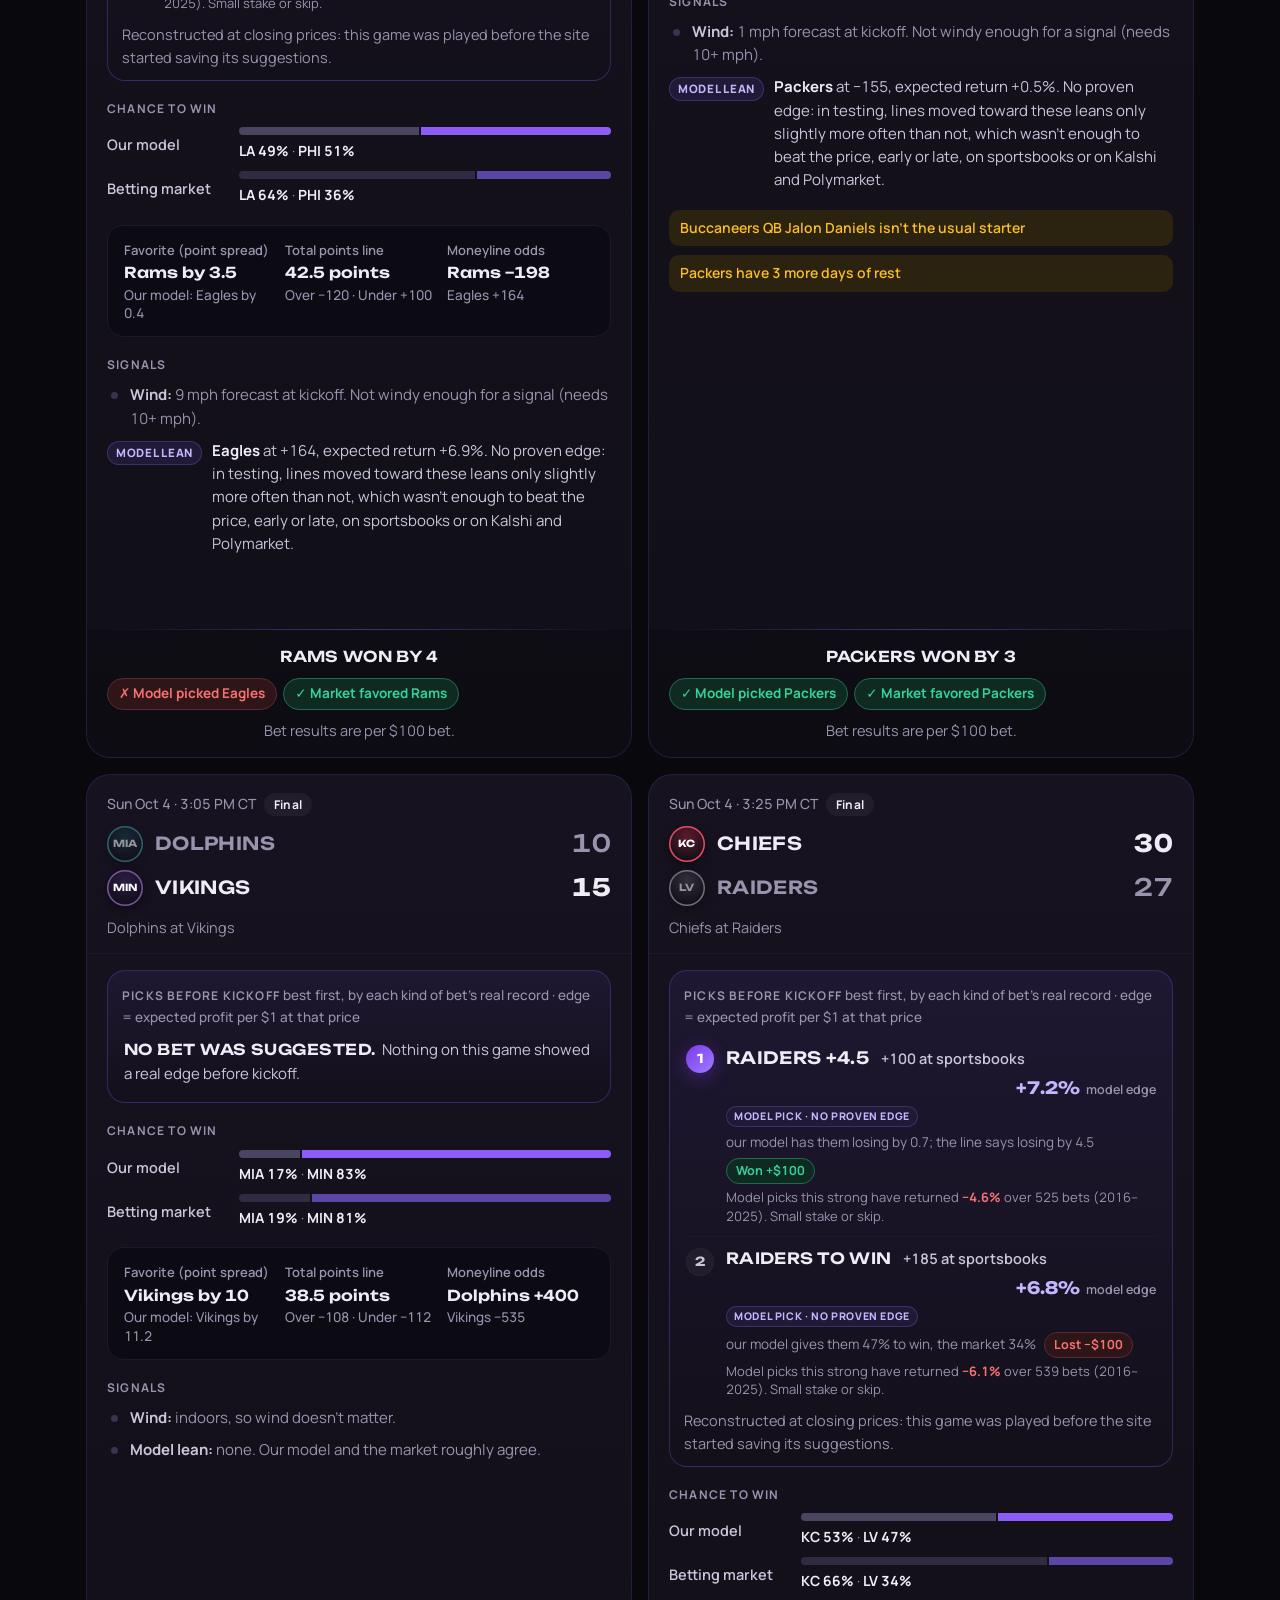
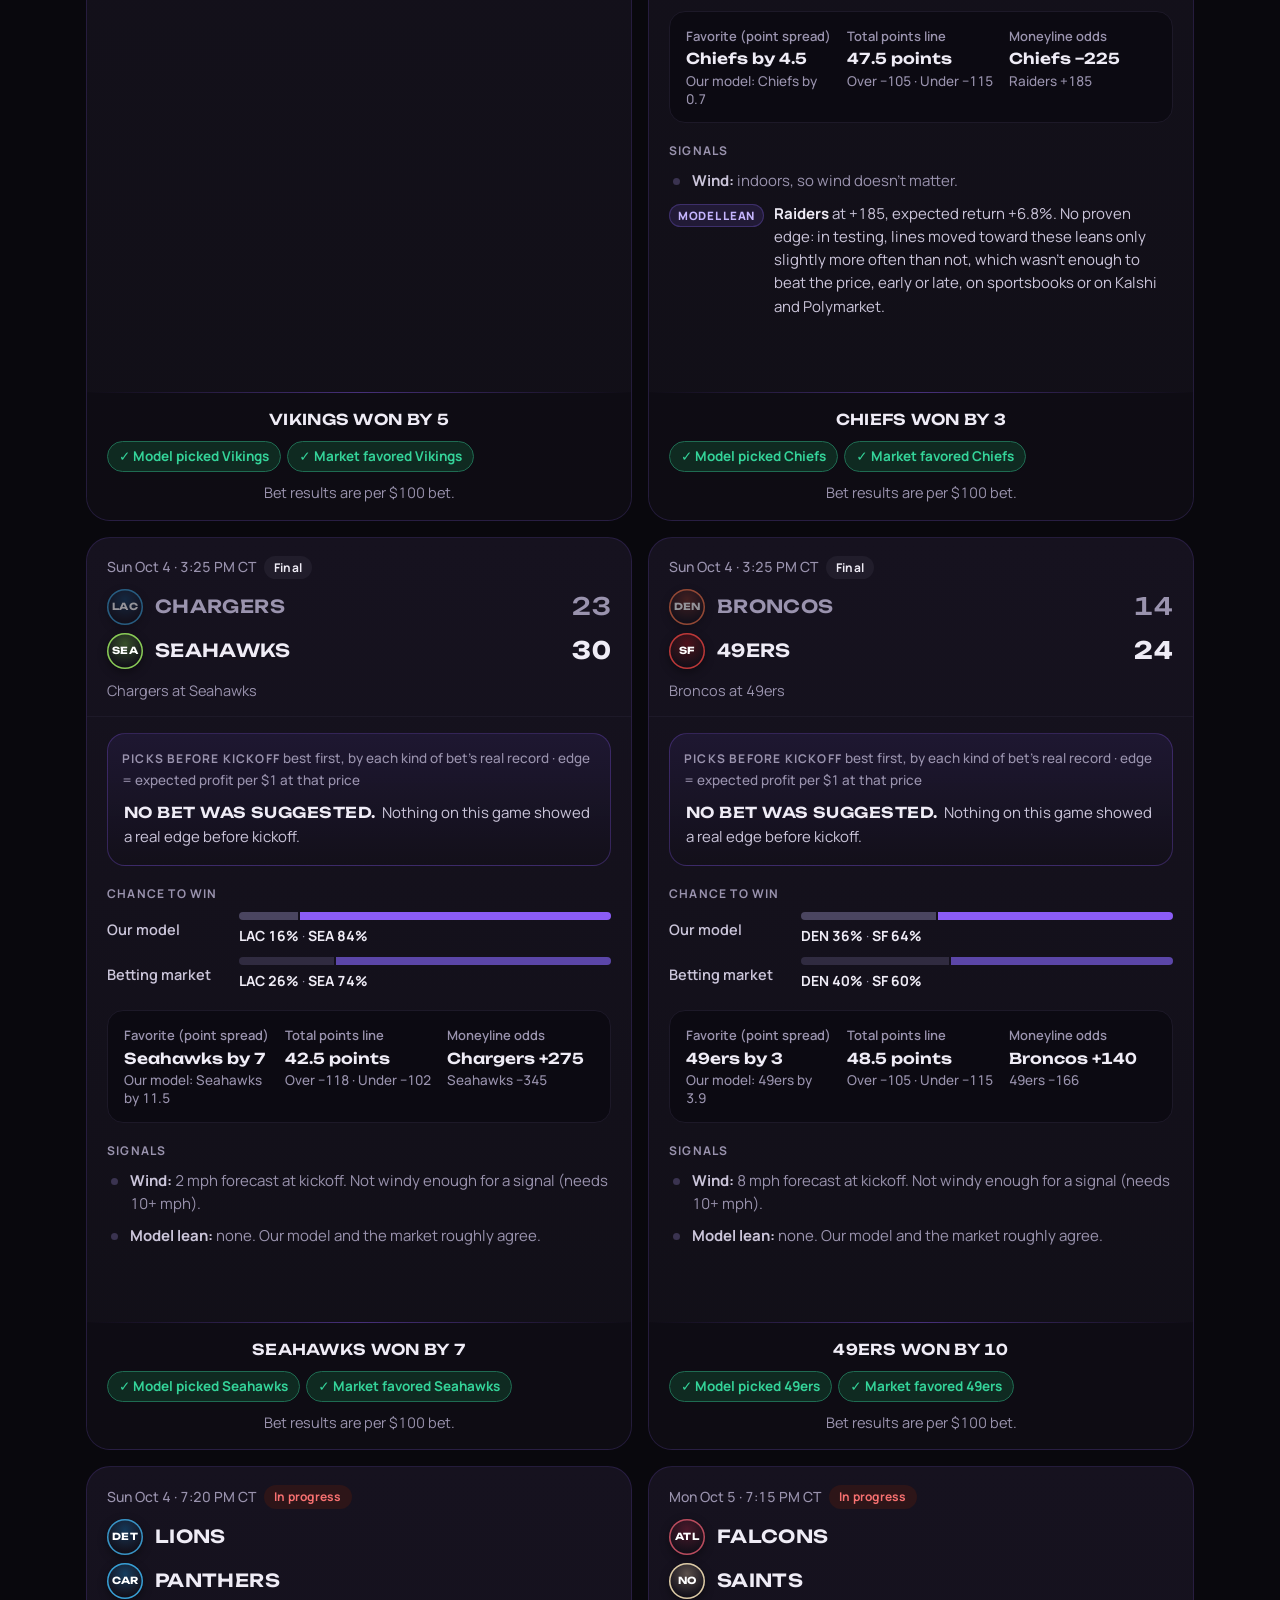
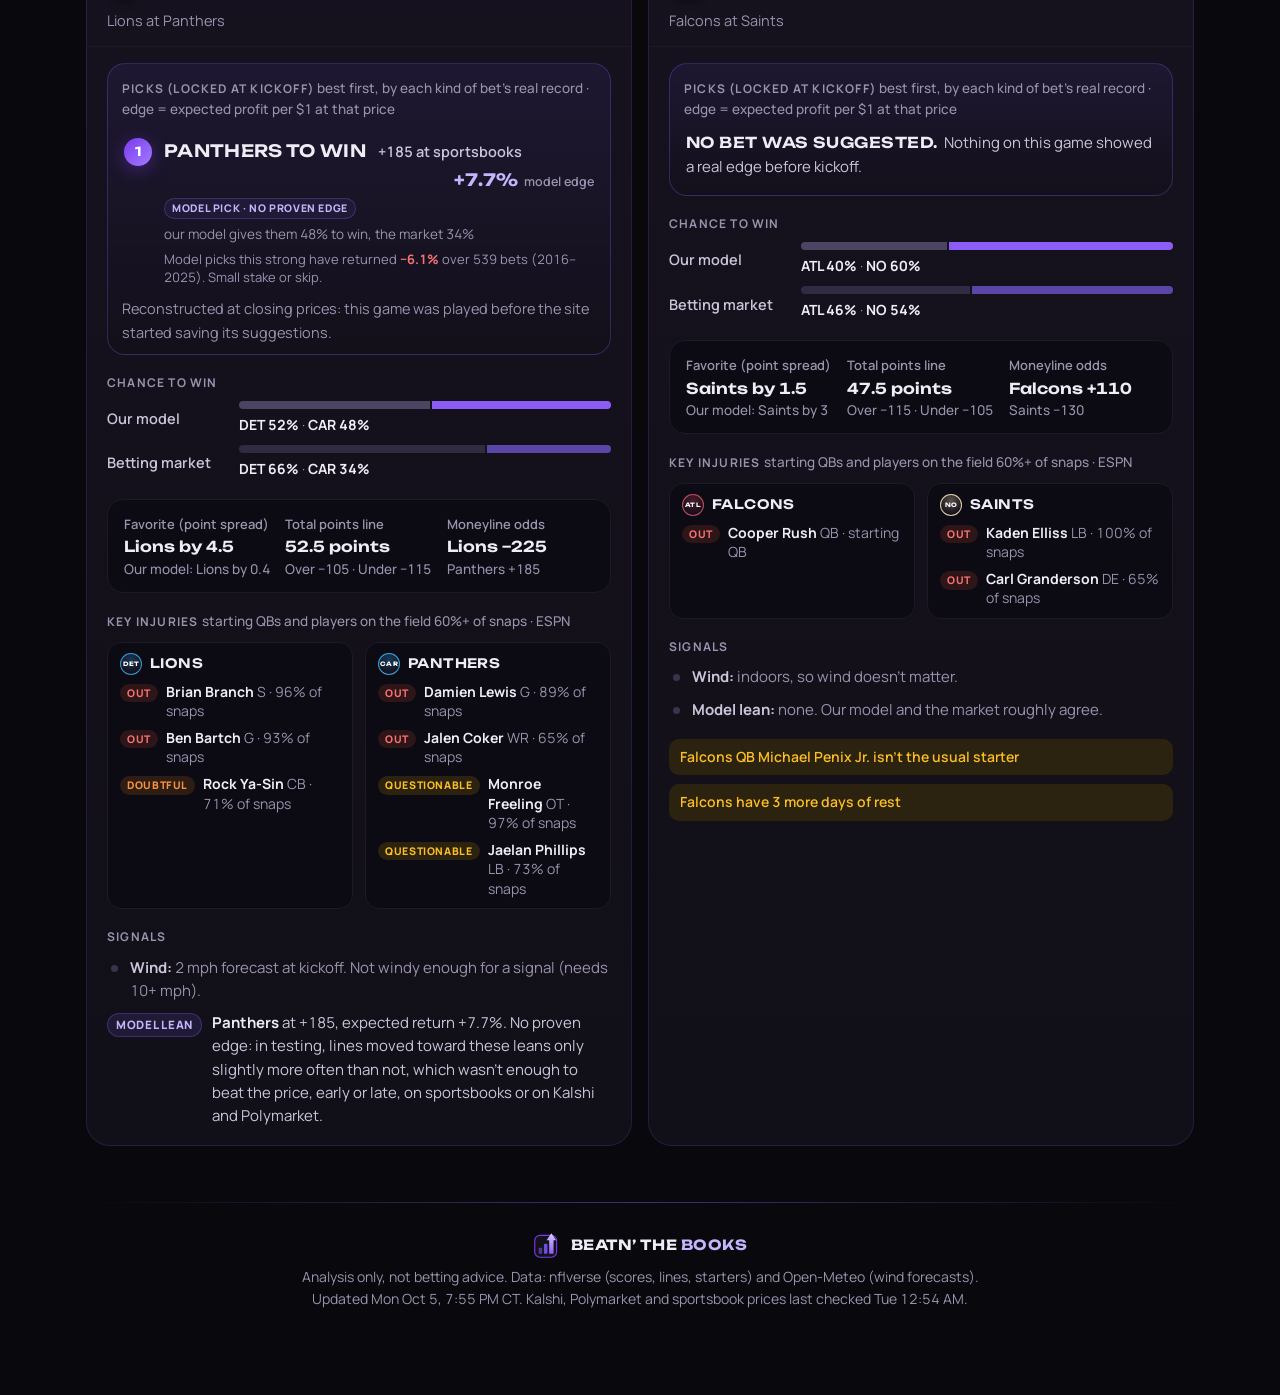
==== commit 713e0317: "Add files via upload" ====
--- a/site/index.html
+++ b/site/index.html
@@ -30,7 +30,6 @@
       <span class="spring"></span>
       <span class="stamp" data-stamp></span>
     </div>
-    <nav class="rail" id="rail" aria-label="Week"></nav>
   </div>
 </header>
 
@@ -95,6 +94,7 @@
       </div>
       <div class="sub" id="weekSub"></div>
     </div>
+    <nav class="rail" id="rail" aria-label="Week"></nav>
     <div class="kpis" id="kpis"></div>
   </section>
 
--- a/site/assets/style.css
+++ b/site/assets/style.css
@@ -1,364 +1,412 @@
-/* Beatn’ the Books site. Look: "Prestige" (Mason's pick of 3, Oct 4 2026): modern fintech, purple and
-   black. Near-black canvas with a soft purple glow at the top, a floating glass menu, rounded glass cards,
-   purple gradients only on what's selected or important. Big type is ALL CAPS in Unbounded (wide, modern);
-   reading text is Manrope. Team logos sit on round badges in each team's color (letters show if a logo
-   can't load). Green = good, red = bad. Charts use validated slots: violet #9085e9 + orange #d95926. */
-:root{
-  color-scheme:dark;
-  --bg:#09080d; --surface:#121019; --surface-2:#18151f; --raise:#211d2b; --well:#0c0a12;
-  --fg:#efecf6; --fg-2:#cbc5da; --muted:#9a93ae; --line:#262135; --line-2:#1d1928;
-  --purple:#8b5cf6; --purple-strong:#7c3aed; --purple-soft:#c4b5fd; --purple-bg:#211a36; --purple-deep:#4c3a8f;
-  --grad:linear-gradient(135deg,#7c3aed,#a07cff);
-  --edge:rgba(139,92,246,.28); --edge-soft:rgba(139,92,246,.16); --glow:0 4px 18px rgba(124,58,237,.42);
-  --card:linear-gradient(180deg,#16121f,#110f17);
-  --link:#b9a6ff;
-  --home:#8b5cf6; --away:#4a4560; --mkt-home:#5b46a8; --mkt-away:#302b40;
-  --good:#34d399; --good-bg:#0f2a21;
-  --warn:#fbbf24; --warn-bg:#2b2210;
-  --bad:#f87171; --bad-bg:#2d1518;
-  --series-1:#9085e9; --series-2:#d95926;
-  --grid:#1d1928; --axis:#3a3350;
-  --font-display:"Unbounded",system-ui,sans-serif;
-  --font-body:"Manrope",system-ui,-apple-system,"Segoe UI",sans-serif;
-  --font-mono:var(--font-body);
-  --accent:var(--purple); --accent-strong:var(--purple-soft); --accent-bg:var(--purple-bg); --on-accent:#ffffff;
-  --gold-ink:var(--purple-soft); --gold-bg:var(--purple-bg); --gold:var(--purple);
-}
-
-*{box-sizing:border-box}
-html{background:var(--bg);scrollbar-color:#3a3350 var(--bg)}
-body{color:var(--fg);font-family:var(--font-body);font-size:16px;line-height:1.6;margin:0;min-height:100vh;
-  background:radial-gradient(1100px 520px at 50% -200px,rgba(124,58,237,.30),transparent 70%),
-    radial-gradient(700px 420px at 100% 0%,rgba(76,58,143,.20),transparent 70%),var(--bg);
-  background-repeat:no-repeat;
-  font-variant-numeric:tabular-nums;-webkit-font-smoothing:antialiased;-moz-osx-font-smoothing:grayscale;text-rendering:optimizeLegibility}
-.wrap{max-width:1140px;margin:0 auto;padding-inline:16px;padding-block:0 56px}
-h1,h2,h3{font-family:var(--font-display);margin:0;letter-spacing:.01em;text-transform:uppercase;text-wrap:balance;color:var(--fg)}
-b{font-weight:700}
-.num{font-variant-numeric:tabular-nums}
-button{font-family:inherit;font-size:inherit;color:inherit}
-a{color:var(--link);text-decoration-color:rgba(185,166,255,.4);text-underline-offset:3px}
-a:hover{color:#d6cbff}
-:focus-visible{outline:2px solid var(--purple);outline-offset:2px}
-[hidden]{display:none!important}
-.ok{color:var(--good)} .no{color:var(--bad)} .push{color:var(--muted)}
-.why{color:var(--muted);font-size:14.5px}
-.small{font-size:13.5px}
-::selection{background:#4c3a8f;color:#fff}
-
-/* ---------- top bar: floating glass ---------- */
-.bar{position:sticky;top:env(safe-area-inset-top,0px);z-index:20;padding:12px 12px 0}
-.bar-in{max-width:1140px;margin:0 auto;padding:10px 14px;border-radius:22px;
-  background:rgba(18,16,25,.78);backdrop-filter:blur(16px) saturate(150%);-webkit-backdrop-filter:blur(16px) saturate(150%);
-  border:1px solid var(--edge);box-shadow:0 12px 40px rgba(0,0,0,.45),inset 0 1px 0 rgba(255,255,255,.05)}
-.brandrow{display:flex;align-items:center;gap:8px 22px;flex-wrap:wrap}
-.brand{display:inline-flex;align-items:center;gap:11px;text-decoration:none;color:var(--fg)}
-.brand img{width:38px;height:38px;flex:none;display:block;filter:drop-shadow(0 4px 12px rgba(124,58,237,.35))}
-.brand .word{font-family:var(--font-display);font-size:16px;font-weight:700;text-transform:uppercase;letter-spacing:.04em;line-height:1;white-space:nowrap}
-.brand .word em{font-style:normal;color:var(--purple-soft)}
-.nav{display:flex;gap:2px;flex-wrap:wrap;background:var(--well);border:1px solid var(--line);border-radius:999px;padding:4px}
-.nav a{text-decoration:none;color:var(--muted);font-size:14px;font-weight:600;padding:6px 15px;border-radius:999px;
-  transition:color .15s,background .15s}
-.nav a:hover{color:var(--fg);background:var(--surface-2)}
-.nav a[aria-current="page"]{color:#fff;background:var(--grad);box-shadow:var(--glow)}
-.spring{flex:1 1 10px}
-.stamp{font-size:12.5px;color:var(--muted);padding:5px 12px;border:1px solid var(--line);border-radius:999px;background:var(--well);white-space:nowrap}
-.stamp:empty{display:none}
-.rail{display:flex;gap:6px;overflow-x:auto;padding-block:10px 2px;scrollbar-width:thin;scrollbar-color:#3a3350 transparent;
-  -webkit-mask-image:linear-gradient(90deg,#000 92%,transparent);mask-image:linear-gradient(90deg,#000 92%,transparent)}
-.rail:empty{display:none}
-.wk{flex:none;border:1px solid var(--line);background:var(--well);border-radius:999px;padding:5px 14px;
-  font-size:14px;font-weight:600;cursor:pointer;position:relative;color:var(--muted);transition:color .15s,border-color .15s}
-.wk:hover{border-color:#4c3a8f;color:var(--fg)}
-.wk[aria-pressed="true"]{background:var(--grad);border-color:transparent;color:#fff;box-shadow:0 4px 14px rgba(124,58,237,.4)}
-.wk.cur::after{content:"";position:absolute;top:2px;right:5px;width:6px;height:6px;border-radius:50%;background:var(--purple)}
-.wk[aria-pressed="true"].cur::after{background:#fff}
-
-/* ---------- page heading ---------- */
-section{margin-top:30px}
-.eyebrow{display:inline-block;font-size:11.5px;color:var(--purple-soft);font-weight:700;margin-bottom:12px;text-transform:uppercase;
-  letter-spacing:.16em;padding:5px 11px;border-radius:999px;background:rgba(139,92,246,.12);border:1px solid rgba(139,92,246,.32)}
-.pagehead{display:flex;align-items:flex-end;gap:12px;flex-wrap:wrap;justify-content:space-between}
-.pagehead h1{font-size:56px;font-weight:700;line-height:1.02;
-  background:linear-gradient(180deg,#ffffff 35%,#c4b5fd);-webkit-background-clip:text;background-clip:text;color:transparent}
-.pagehead .sub{color:var(--muted);font-size:15.5px;font-weight:500}
-.lede{color:var(--fg-2);font-size:16px;max-width:70ch;margin:12px 0 0}
-
-/* ---------- summary tiles ---------- */
-.kpis{display:grid;grid-template-columns:repeat(4,minmax(0,1fr));gap:12px;margin-top:20px}
-.kpi{background:linear-gradient(180deg,rgba(40,30,70,.55),rgba(18,16,25,.92));border:1px solid rgba(139,92,246,.2);border-radius:22px;
-  padding:18px 20px 16px;min-width:0;box-shadow:inset 0 1px 0 rgba(255,255,255,.05)}
-.kpi .v{font-family:var(--font-display);font-size:36px;font-weight:600;line-height:1.1;letter-spacing:-.01em;color:#fff}
-.kpi .v small{font-family:var(--font-body);font-size:16px;color:var(--muted);font-weight:600;letter-spacing:0}
-.kpi .v.small-v{font-size:24px;line-height:1.25}
-.kpi .l{font-size:15px;color:var(--fg);font-weight:700;margin-top:8px;line-height:1.35}
-.kpi .l span{font-weight:500;color:var(--muted);font-size:14px}
-.kpi .v.good,.v.good{color:var(--good)} .kpi .v.bad,.v.bad{color:var(--bad)}
-.panel{background:var(--card);border:1px solid var(--edge-soft);border-radius:22px;padding:20px}
-
-/* ---------- filters ---------- */
-.filters{display:inline-flex;margin-top:4px;padding:4px;gap:2px;border:1px solid var(--line);border-radius:999px;background:var(--well);flex-wrap:wrap}
-.filters button{border:none;background:transparent;padding:7px 15px;font-size:14.5px;font-weight:600;cursor:pointer;border-radius:999px;color:var(--muted);
-  transition:color .15s,background .15s}
-.filters button:hover{color:var(--fg);background:var(--surface-2)}
-.filters button[aria-pressed="true"]{background:var(--grad);color:#fff;box-shadow:var(--glow)}
-.oddshelp{font-size:14px;color:var(--muted);margin:14px 0 0;max-width:84ch}
-
-/* ---------- plays strip ---------- */
-.plays{display:flex;flex-direction:column;gap:8px}
-.play{display:flex;gap:6px 14px;align-items:center;flex-wrap:wrap;background:var(--card);border:1px solid var(--edge-soft);border-radius:16px;padding:12px 16px;
-  transition:border-color .15s}
-.play:hover{border-color:rgba(139,92,246,.4)}
-.play .what{font-weight:700;font-size:16px;display:inline-flex;align-items:center;gap:8px}
-.play .duo{display:inline-flex}
-.play .duo .tl + .tl{margin-left:-6px}
-.play a{font-size:14.5px;font-weight:700;margin-left:auto}
-
-/* ---------- best bets (top of the week page) ---------- */
-.best{display:grid;grid-template-columns:auto minmax(0,1fr) auto auto;gap:6px 16px;align-items:center;
-  background:var(--card);border:1px solid var(--edge-soft);border-radius:16px;padding:12px 16px;transition:border-color .15s}
-.best:hover{border-color:rgba(139,92,246,.4)}
-.plays:not(.all) .best.more{display:none}
-.bline{display:flex;flex-wrap:wrap;align-items:center;gap:4px 10px}
-.bline .duo{display:inline-flex}
-.bline .duo .tl + .tl{margin-left:-6px}
-.bline b{font-family:var(--font-display);font-size:15px;font-weight:600;text-transform:uppercase;letter-spacing:.02em}
-.bwhy{font-size:13.5px;color:var(--muted);display:flex;flex-wrap:wrap;gap:4px 8px;align-items:center;margin-top:4px}
-.bwhy .tag{font-size:10px;padding:1px 7px}
-.bedge .pedge{margin-left:0}
-.bact{display:flex;gap:12px;align-items:center}
-.bact a{font-size:14px;font-weight:700;white-space:nowrap}
-.showall{align-self:flex-start;color:var(--fg-2)}
-.showall:hover{color:var(--fg)}
-.bestsum{background:var(--card);border:1px solid var(--edge-soft);border-radius:16px;padding:14px 16px;font-size:15px;color:var(--fg-2)}
-.bestsum a{margin-left:10px;font-weight:700}
-.pact{margin-top:8px}
-.btn.logbet{background:transparent;color:var(--purple-soft);border:1px solid var(--edge);box-shadow:none;padding:5px 13px}
-.btn.logbet:hover{background:var(--purple-bg);color:#fff;filter:none}
-
-/* ---------- team logo badges ---------- */
-.tl{--tc:#4c3a8f;--s:36px;position:relative;flex:none;display:inline-grid;place-items:center;width:var(--s);height:var(--s);border-radius:50%;
-  vertical-align:middle;background:var(--surface-2);
-  background:radial-gradient(circle at 50% 30%,color-mix(in srgb,var(--tc) 34%,#1d1828),#110e18 75%);
-  box-shadow:inset 0 0 0 1.5px color-mix(in srgb,var(--tc) 78%,#ffffff),0 3px 10px rgba(0,0,0,.4)}
-.tl b{font:700 calc(var(--s) * .27)/1 var(--font-display);color:#fff;letter-spacing:.02em}
-.tl img{position:absolute;inset:14%;width:72%;height:72%;object-fit:contain;filter:drop-shadow(0 1px 2px rgba(0,0,0,.45));
-  opacity:0;transition:opacity .25s}
-.tl.ok img{opacity:1}
-.tl.ok b{visibility:hidden}
-.tl.sm{--s:26px} .tl.xs{--s:22px} .tl.lg{--s:56px}
-.tl.sm,.tl.xs{box-shadow:inset 0 0 0 1px color-mix(in srgb,var(--tc) 78%,#ffffff)}
-.tteam{display:inline-flex;align-items:center;gap:8px;white-space:nowrap}
-
-/* ---------- game cards ---------- */
-.games{display:grid;grid-template-columns:repeat(2,minmax(0,1fr));gap:16px;margin-top:18px}
-.game{background:var(--card);border:1px solid var(--edge-soft);border-radius:24px;overflow:hidden;display:flex;flex-direction:column;min-width:0;
-  transition:box-shadow .2s,border-color .2s}
-.game:hover{border-color:rgba(139,92,246,.42);box-shadow:0 18px 50px rgba(0,0,0,.45),0 0 0 1px rgba(139,92,246,.14)}
-.game.sig-card{border-color:#1f6b52;box-shadow:inset 0 0 0 1px #1f6b52}
-.game.sig-card:hover{box-shadow:inset 0 0 0 1px #1f6b52,0 18px 50px rgba(0,0,0,.45)}
-.ghead{padding:18px 20px 14px;border-bottom:1px solid var(--line-2);display:flex;flex-direction:column;gap:10px}
-.gmeta{display:flex;gap:8px;align-items:center;flex-wrap:wrap;font-size:14px;color:var(--muted);font-weight:500}
-.teams{display:flex;flex-direction:column;gap:8px}
-.trow{display:flex;justify-content:space-between;align-items:center;gap:12px;font-family:var(--font-display);
-  font-size:18px;font-weight:600;letter-spacing:.02em;line-height:1.3;text-transform:uppercase;color:var(--fg)}
-.trow .tname{display:inline-flex;align-items:center;gap:12px;min-width:0}
-.trow a{color:inherit;text-decoration:none;overflow:hidden;text-overflow:ellipsis} .trow a:hover{color:var(--purple-soft)}
-.trow.lose{color:var(--muted)}
-.trow.lose .tl{opacity:.55}
-.trow .score{font-size:24px;font-weight:700}
-.trow.lose .score{font-weight:500}
-.chip{font-size:12px;font-weight:700;padding:2px 10px;border-radius:999px;background:var(--raise);color:var(--fg-2);white-space:nowrap;letter-spacing:.02em}
-.chip.final{background:var(--raise);color:var(--fg)}
-.chip.live{background:var(--bad-bg);color:var(--bad)}
-.chip.venue{background:transparent;border:1px solid var(--line)}
-.gbody{padding:16px 20px 18px;display:flex;flex-direction:column;gap:18px;flex:1}
-.block{display:flex;flex-direction:column;gap:9px;min-width:0}
-.bh{font-size:12px;font-weight:700;color:var(--muted);text-transform:uppercase;letter-spacing:.1em}
-.bh .why{font-weight:500;text-transform:none;letter-spacing:0;font-size:13.5px}
-
-/* ranked picks: the first block on every card */
-.picks{background:linear-gradient(180deg,rgba(40,30,70,.5),rgba(18,16,25,.55));border:1px solid var(--edge);border-radius:18px;padding:14px 14px 10px;gap:0}
-.picks .bh{margin-bottom:6px}
-.pick{display:flex;gap:12px;align-items:flex-start;padding:10px 2px;border-top:1px solid var(--line-2)}
-.picks .bh + .pick{border-top:none}
-.pick .rank,.best .rank{flex:none;width:28px;height:28px;border-radius:50%;display:grid;place-items:center;margin-top:1px;
-  font:700 12.5px/1 var(--font-display);background:var(--raise);color:var(--fg-2);box-shadow:inset 0 0 0 1px var(--line)}
-.pick.top .rank,.best:first-child .rank{background:var(--grad);color:#fff;box-shadow:var(--glow)}
-.pmain{flex:1;min-width:0}
-.pline{display:flex;flex-wrap:wrap;align-items:baseline;gap:2px 12px}
-.pline b{font-family:var(--font-display);font-size:15.5px;font-weight:600;text-transform:uppercase;letter-spacing:.02em;color:var(--fg)}
-.pick.top .pline b{font-size:17px}
-.pprice{color:var(--fg-2);font-size:14.5px;font-weight:600}
-.pedge{margin-left:auto;font-family:var(--font-display);font-weight:700;font-size:17px;white-space:nowrap}
-.pedge small{font-family:var(--font-body);font-size:12.5px;font-weight:600;color:var(--muted);margin-left:3px}
-.pedge.model{color:var(--purple-soft)}
-.prec{font-size:13px;color:var(--muted);margin-top:4px;line-height:1.45}
-.prec b{font-weight:700}
-.pwhy{font-size:13.5px;color:var(--muted);margin-top:5px;display:flex;flex-wrap:wrap;gap:5px 8px;align-items:center}
-.pwhy .tag{font-size:10.5px;padding:2px 8px}
-.pwhy .pill{font-size:12.5px;padding:2px 9px}
-.nobet{font-size:15px;color:var(--fg-2);padding:4px 2px 6px}
-.nobet b{font-family:var(--font-display);font-weight:600;text-transform:uppercase;letter-spacing:.03em;color:var(--fg);margin-right:4px}
-.skips{display:flex;flex-wrap:wrap;gap:6px 14px;align-items:center;font-size:13.5px;color:var(--fg-2);
-  padding:9px 2px 4px;border-top:1px dashed var(--line)}
-.skip{display:inline-flex;gap:6px;align-items:center;white-space:nowrap}
-.skip .tag{font-size:10px;padding:1px 7px}
-.skip .pill{font-size:12px;padding:1px 8px}
-
-.crow{display:grid;grid-template-columns:118px minmax(0,1fr);grid-template-areas:"lab bar" "lab val";gap:5px 14px;align-items:center}
-.clab{grid-area:lab;font-size:14.5px;font-weight:600;color:var(--fg-2)}
-.crow .track{grid-area:bar}
-.crow .cval{grid-area:val;font-size:14px;color:var(--muted)}
-.crow .cval b{color:var(--fg);font-weight:700}
-.track{display:flex;gap:2px;height:8px;min-width:40px}
-.track span{display:block;height:100%}
-.track span:first-child{border-radius:4px 0 0 4px} .track span:last-child{border-radius:0 4px 4px 0}
-
-.facts{display:grid;grid-template-columns:repeat(3,minmax(0,1fr));gap:14px;margin:0;padding:14px 16px;background:var(--well);border-radius:16px;border:1px solid var(--line-2)}
-.facts div{min-width:0}
-.facts dt{font-size:13px;color:var(--muted);margin-bottom:3px;font-weight:600}
-.facts dd{margin:0;font-family:var(--font-display);font-size:15px;font-weight:600;line-height:1.35;color:var(--fg)}
-.facts dd.sub{font-family:var(--font-body);font-size:13.5px;font-weight:500;color:var(--muted);margin-top:2px}
-
-table.mini{font-size:14.5px}
-table.mini th,table.mini td{padding:8px 12px}
-.tablebox.flat{border-radius:16px;background:var(--well)}
-
-.signals .sig{display:flex;gap:10px;align-items:flex-start;font-size:15px;line-height:1.55;color:var(--fg-2)}
-.sig .tag{margin-top:2px}
-.sig b{color:var(--fg)}
-.sig.muted{color:var(--muted)}
-.sig.muted b{color:var(--fg-2)}
-.sig .dot{flex:none;width:7px;height:7px;border-radius:50%;background:var(--axis);margin:9px 2px 0 4px}
-.tag{font-size:11.5px;font-weight:800;padding:3px 9px;border-radius:999px;white-space:nowrap;flex:none;letter-spacing:.06em;text-transform:uppercase}
-.tag.under{background:var(--good-bg);color:var(--good);box-shadow:inset 0 0 0 1px #1f6b52}
-.tag.roof{background:var(--warn-bg);color:var(--warn)}
-.tag.none{background:var(--raise);color:var(--muted)}
-.tag.lean{background:var(--purple-bg);color:var(--purple-soft);box-shadow:inset 0 0 0 1px #3d2f6b}
-.tag.gap{background:var(--grad);color:#fff}
-.note{font-size:14px;color:var(--warn);background:var(--warn-bg);border-radius:10px;padding:7px 11px;font-weight:600}
-
-.gfoot{padding:15px 20px;border-top:1px solid var(--line-2);background:rgba(12,10,18,.6)}
-.results{display:flex;flex-direction:column;gap:9px}
-.rhead{font-family:var(--font-display);font-weight:600;font-size:15px;text-transform:uppercase;letter-spacing:.02em;color:var(--fg)}
-.rhead .why{font-family:var(--font-body);font-weight:500;font-size:14px;text-transform:none;letter-spacing:0}
-.pills{display:flex;gap:6px;flex-wrap:wrap}
-.pill{font-size:13.5px;font-weight:700;padding:4px 11px;border-radius:999px;background:var(--raise);border:1px solid var(--line)}
-.pill.ok{color:var(--good);border-color:#1f6b52;background:var(--good-bg)}
-.pill.no{color:var(--bad);border-color:#5a2a2e;background:var(--bad-bg)}
-.empty{background:var(--card);border:1px solid var(--edge-soft);border-radius:20px;padding:22px;color:var(--muted);grid-column:1/-1}
-
-/* ---------- tables ---------- */
-.tablebox{overflow-x:auto;background:var(--card);border:1px solid var(--edge-soft);border-radius:20px}
-table{border-collapse:collapse;width:100%;font-size:15px}
-th,td{padding:11px 15px;text-align:left;border-bottom:1px solid var(--line-2);white-space:nowrap}
-th{font-size:11.5px;color:var(--muted);font-weight:800;background:rgba(24,21,31,.8);text-transform:uppercase;letter-spacing:.09em}
-td.n,th.n{text-align:right}
-tr:last-child td{border-bottom:none}
-tbody tr:hover td{background:rgba(139,92,246,.06)}
-tbody tr.sel td{background:var(--purple-bg)}
-.rbar{display:inline-block;height:6px;border-radius:3px;background:linear-gradient(90deg,#4c3a8f,var(--purple));vertical-align:middle}
-.teamlink{background:none;border:none;padding:0;cursor:pointer;color:var(--fg);font-weight:700;text-align:left;font-size:15.5px;
-  display:inline-flex;align-items:center;gap:10px}
-.teamlink:hover{color:var(--purple-soft)}
-.split{display:grid;grid-template-columns:minmax(0,1fr) minmax(0,1fr);gap:16px}
-#teamName{font-size:30px!important;font-weight:700;line-height:1.1;display:flex;align-items:center;gap:14px}
-
-/* ---------- charts ---------- */
-.chart{position:relative}
-.chart svg{display:block;width:100%;height:auto;overflow:visible}
-.chart .gridline{stroke:var(--grid);stroke-width:1}
-.chart .zero{stroke:var(--axis);stroke-width:1.5}
-.chart .ref{stroke:var(--axis);stroke-width:1;stroke-dasharray:4 4}
-.chart .tick{fill:var(--muted);font-family:var(--font-body);font-size:12.5px;font-weight:600}
-.chart .dlabel{fill:var(--fg);font-family:var(--font-body);font-size:13.5px;font-weight:700}
-.chart .line{fill:none;stroke-width:2.5;stroke-linejoin:round;stroke-linecap:round}
-.chart .s1{stroke:var(--series-1)} .chart .s2{stroke:var(--series-2)}
-.chart .d1{fill:var(--series-1);stroke:var(--surface);stroke-width:2}
-.chart .d2{fill:var(--series-2);stroke:var(--surface);stroke-width:2}
-.chart .cross{stroke:var(--muted);stroke-width:1}
-.tip{position:absolute;pointer-events:none;background:rgba(33,29,43,.96);border:1px solid var(--edge);border-radius:12px;color:var(--fg);
-  padding:9px 12px;font-size:13.5px;box-shadow:0 10px 30px rgba(0,0,0,.5);white-space:nowrap;z-index:5}
-.legend{display:flex;gap:20px;flex-wrap:wrap;font-size:14.5px;font-weight:600;color:var(--fg-2);margin-bottom:12px}
-.legend span{display:inline-flex;align-items:center;gap:8px}
-.legend i{display:inline-block;width:18px;height:3px;border-radius:2px}
-
-/* ---------- bet tracker form ---------- */
-.betform{display:grid;grid-template-columns:repeat(4,minmax(0,1fr));gap:16px}
-.field{display:flex;flex-direction:column;gap:6px;min-width:0}
-.field.wide{grid-column:span 2}
-.field label{font-size:14px;color:var(--fg-2);font-weight:700}
-.field input,.field select{background:var(--well);border:1px solid var(--line);border-radius:12px;padding:10px 12px;
-  min-width:0;width:100%;font-family:inherit;font-size:15.5px;color:var(--fg)}
-.field input:focus,.field select:focus{outline:2px solid var(--purple);outline-offset:0;border-color:transparent}
-.formfoot{grid-column:1/-1;display:flex;gap:10px;align-items:center;flex-wrap:wrap}
-.btn{background:var(--grad);color:#fff;border:none;border-radius:999px;padding:11px 22px;font-weight:700;cursor:pointer;white-space:nowrap;font-size:15px;
-  box-shadow:var(--glow);transition:filter .15s}
-.btn:hover{filter:brightness(1.1)}
-.btn:disabled{opacity:.6;cursor:default}
-.btn.ghost{background:transparent;color:var(--bad);border:1px solid var(--line);box-shadow:none}
-.btn.ghost:hover{border-color:var(--bad);background:transparent}
-.btn.small{padding:5px 12px;font-size:13px}
-
-/* ---------- method page ---------- */
-.prose{max-width:74ch}
-.prose h2{font-size:22px;font-weight:600;line-height:1.3;margin:40px 0 12px}
-.prose p,.prose li{font-size:16px;color:var(--fg-2)}
-.prose ul{padding-left:20px;display:flex;flex-direction:column;gap:8px}
-.prose li::marker{color:var(--purple)}
-.formula{background:var(--well);border:1px solid var(--line);border-radius:12px;padding:11px 15px;
-  display:block;overflow-x:auto;font-size:15px;white-space:nowrap;color:var(--fg)}
-.callout{background:linear-gradient(180deg,rgba(40,30,70,.45),rgba(18,16,25,.9));border:1px solid var(--edge);border-radius:18px;padding:16px 18px;margin-top:16px}
-
-/* ---------- footer ---------- */
-footer{margin-top:56px;padding:28px 16px;border-top:1px solid transparent;color:var(--muted);font-size:14px;text-align:center;line-height:1.6;
-  border-image:linear-gradient(90deg,transparent,rgba(139,92,246,.45),transparent) 1}
-footer .fbrand{display:inline-flex;align-items:center;gap:10px;margin-bottom:6px;font-family:var(--font-display);font-weight:700;
-  font-size:14px;letter-spacing:.04em;text-transform:uppercase;color:var(--fg)}
-footer .fbrand img{width:28px;height:28px}
-footer .fbrand em{font-style:normal;color:var(--purple-soft)}
-
-@media (max-width:960px){.bar .stamp{display:none}}   /* would wrap onto its own line; the footer has it too */
-@media (max-width:860px){
-  .games,.split{grid-template-columns:minmax(0,1fr)}
-  .kpis{grid-template-columns:repeat(2,minmax(0,1fr))}
-  .betform{grid-template-columns:repeat(2,minmax(0,1fr))}
-  .pagehead h1{font-size:44px}
-}
-@media (max-width:700px){
-  .best{grid-template-columns:auto minmax(0,1fr);padding:12px}
-  .best .bedge,.best .bact{grid-column:2}
-}
-@media (max-width:520px){
-  .bar{position:static;padding:8px 8px 0}
-  .bar-in{border-radius:18px;padding:10px 10px 8px}
-  .bar .stamp{display:none}
-  .brand img{width:34px;height:34px}
-  .brand .word{font-size:14px}
-  .nav{flex-wrap:nowrap;overflow-x:auto;width:100%;scrollbar-width:none;
-    -webkit-mask-image:linear-gradient(90deg,#000 85%,transparent);mask-image:linear-gradient(90deg,#000 85%,transparent)}
-  .nav a{flex:none;padding:6px 12px;font-size:13.5px}
-  .pagehead h1{font-size:32px}
-  .kpi{padding:14px 14px 12px;border-radius:18px}
-  .kpi .v{font-size:28px}
-  .game{border-radius:20px}
-  .trow{font-size:15.5px} .trow .score{font-size:20px}
-  .trow .tname{gap:10px}
-  .tl{--s:32px}
-  .facts{grid-template-columns:minmax(0,1fr) minmax(0,1fr)}
-  .crow{grid-template-columns:minmax(0,1fr);grid-template-areas:"lab" "bar" "val"}
-  table.mini thead{display:none}
-  table.mini tr{display:grid;grid-template-columns:minmax(0,1fr) auto;padding:9px 12px;border-bottom:1px solid var(--line-2)}
-  table.mini tr:last-child{border-bottom:none}
-  table.mini td{border:none;padding:1px 0;white-space:normal}
-  table.mini td:nth-child(1){font-weight:700}
-  table.mini td:nth-child(2){text-align:right;font-weight:700}
-  table.mini td:nth-child(3){color:var(--muted)}
-  table.mini td:nth-child(4){text-align:right}
-  .signals .sig{flex-wrap:wrap;gap:5px 10px}
-  .signals .sig .tag + span{flex:1 1 100%}
-  .prose h2{font-size:19px}
-  #teamName{font-size:24px!important}
-}
-@media (prefers-reduced-motion:reduce){*{transition:none!important;scroll-behavior:auto!important}}
+/* Beatn’ the Books site. Look: "Prestige" (Mason's pick of 3, Oct 4 2026): modern fintech, purple and
+   black. Near-black canvas with a soft purple glow at the top, a floating glass menu, rounded glass cards,
+   purple gradients only on what's selected or important. Big type is ALL CAPS in Unbounded (wide, modern);
+   reading text is Manrope. Team logos sit on round badges in each team's color (letters show if a logo
+   can't load). Green = good, red = bad. Charts use validated slots: violet #9085e9 + orange #d95926. */
+:root{
+  color-scheme:dark;
+  --bg:#09080d; --surface:#121019; --surface-2:#18151f; --raise:#211d2b; --well:#0c0a12;
+  --fg:#efecf6; --fg-2:#cbc5da; --muted:#9a93ae; --line:#262135; --line-2:#1d1928;
+  --purple:#8b5cf6; --purple-strong:#7c3aed; --purple-soft:#c4b5fd; --purple-bg:#211a36; --purple-deep:#4c3a8f;
+  --grad:linear-gradient(135deg,#7c3aed,#a07cff);
+  --edge:rgba(139,92,246,.28); --edge-soft:rgba(139,92,246,.16); --glow:0 4px 18px rgba(124,58,237,.42);
+  --card:linear-gradient(180deg,#16121f,#110f17);
+  --link:#b9a6ff;
+  --home:#8b5cf6; --away:#4a4560; --mkt-home:#5b46a8; --mkt-away:#302b40;
+  --good:#34d399; --good-bg:#0f2a21;
+  --warn:#fbbf24; --warn-bg:#2b2210;
+  --bad:#f87171; --bad-bg:#2d1518;
+  --series-1:#9085e9; --series-2:#d95926;
+  --grid:#1d1928; --axis:#3a3350;
+  --font-display:"Unbounded",system-ui,sans-serif;
+  --font-body:"Manrope",system-ui,-apple-system,"Segoe UI",sans-serif;
+  --font-mono:var(--font-body);
+  --accent:var(--purple); --accent-strong:var(--purple-soft); --accent-bg:var(--purple-bg); --on-accent:#ffffff;
+  --gold-ink:var(--purple-soft); --gold-bg:var(--purple-bg); --gold:var(--purple);
+}
+
+*{box-sizing:border-box}
+html{background:var(--bg);scrollbar-color:#3a3350 var(--bg)}
+body{color:var(--fg);font-family:var(--font-body);font-size:16px;line-height:1.6;margin:0;min-height:100vh;
+  background:radial-gradient(1100px 520px at 50% -200px,rgba(124,58,237,.30),transparent 70%),
+    radial-gradient(700px 420px at 100% 0%,rgba(76,58,143,.20),transparent 70%),var(--bg);
+  background-repeat:no-repeat;
+  font-variant-numeric:tabular-nums;-webkit-font-smoothing:antialiased;-moz-osx-font-smoothing:grayscale;text-rendering:optimizeLegibility}
+.wrap{max-width:1140px;margin:0 auto;padding-inline:16px;padding-block:0 56px}
+h1,h2,h3{font-family:var(--font-display);margin:0;letter-spacing:.01em;text-transform:uppercase;text-wrap:balance;color:var(--fg)}
+b{font-weight:700}
+.num{font-variant-numeric:tabular-nums}
+button{font-family:inherit;font-size:inherit;color:inherit}
+a{color:var(--link);text-decoration-color:rgba(185,166,255,.4);text-underline-offset:3px}
+a:hover{color:#d6cbff}
+:focus-visible{outline:2px solid var(--purple);outline-offset:2px}
+[hidden]{display:none!important}
+.ok{color:var(--good)} .no{color:var(--bad)} .push{color:var(--muted)}
+.why{color:var(--muted);font-size:14.5px}
+.small{font-size:13.5px}
+::selection{background:#4c3a8f;color:#fff}
+
+/* ---------- scoreboard strip (top of every page; scrolls away) ---------- */
+.sb{background:#050408;border-bottom:1px solid var(--line-2)}
+.sb-in{max-width:1140px;margin:0 auto;display:flex;align-items:stretch;overflow-x:auto;scrollbar-width:none}
+.sb-in::-webkit-scrollbar{display:none}
+.sb-wk{flex:none;display:flex;flex-direction:column;justify-content:center;padding:0 16px;border-right:1px solid var(--line-2);text-decoration:none;
+  font:700 11px/1.35 var(--font-display);letter-spacing:.1em;color:var(--purple-soft);text-transform:uppercase}
+.sb-wk span{color:var(--muted);font:600 11px var(--font-body);letter-spacing:0;text-transform:none}
+.sb-g{flex:none;width:148px;padding:7px 12px;border-right:1px solid var(--line-2);text-decoration:none;color:var(--fg);
+  display:flex;flex-direction:column;gap:3px;transition:background .15s}
+.sb-g:hover{background:#0f0d16;color:var(--fg)}
+.sb-g.on{background:linear-gradient(180deg,rgba(248,113,113,.08),transparent)}
+.sb-st{display:flex;align-items:center;gap:6px;font-size:10.5px;font-weight:700;color:var(--muted);letter-spacing:.04em;text-transform:uppercase;white-space:nowrap}
+.sb-st.final{color:var(--fg-2)}
+.sb-st.live{color:var(--bad)}
+.sb-t{display:flex;align-items:center;gap:7px;font-size:13px;font-weight:700}
+.sb-t .tl{--s:18px}
+.sb-t .sc{margin-left:auto;font-family:var(--font-display);font-weight:600}
+.sb-t.lose{color:var(--muted)}
+.sb-t .poss{margin-left:-3px}
+
+/* ---------- top bar: bold purple brand bar (pinned) ---------- */
+.bar{position:sticky;top:env(safe-area-inset-top,0px);z-index:20}
+.bar-in{position:relative;overflow:hidden;padding:0 max(16px,calc((100% - 1140px) / 2 + 16px));
+  background:linear-gradient(100deg,#2b1470 0%,#5b21b6 45%,#7c3aed 70%,#3b1d8f 100%);
+  box-shadow:inset 0 -1px 0 rgba(255,255,255,.12),0 10px 30px rgba(20,8,48,.55)}
+.bar-in::before{content:"";position:absolute;inset:0;pointer-events:none;opacity:.10;
+  background:repeating-linear-gradient(115deg,#fff 0 2px,transparent 2px 22px)}
+.brandrow{position:relative;display:flex;align-items:center;gap:8px 34px;flex-wrap:nowrap;height:70px}
+.brand{display:inline-flex;align-items:center;gap:12px;text-decoration:none;color:#fff}
+.brand img{width:44px;height:44px;flex:none;display:block;filter:drop-shadow(0 4px 14px rgba(0,0,0,.45))}
+.brand .word{font-family:var(--font-display);font-size:19px;font-weight:700;text-transform:uppercase;letter-spacing:.04em;line-height:1;white-space:nowrap}
+.brand .word em{font-style:normal;color:#e9ddff}
+.nav{display:flex;gap:4px;align-self:stretch}
+.nav a{display:flex;align-items:center;padding:0 13px;position:relative;text-decoration:none;color:rgba(255,255,255,.74);
+  font-size:13px;font-weight:800;letter-spacing:.12em;text-transform:uppercase;transition:color .15s}
+.nav a:hover{color:#fff}
+.nav a[aria-current="page"]{color:#fff}
+.nav a[aria-current="page"]::after{content:"";position:absolute;left:13px;right:13px;bottom:0;height:4px;border-radius:4px 4px 0 0;background:#fff}
+.spring{flex:1 1 10px}
+.stamp{font-size:12px;color:rgba(255,255,255,.88);padding:5px 12px;border:1px solid rgba(255,255,255,.25);border-radius:999px;
+  background:rgba(0,0,0,.2);white-space:nowrap}
+.stamp:empty{display:none}
+
+/* ---------- week tabs (under the page title) ---------- */
+.rail{display:flex;gap:0;overflow-x:auto;margin-top:22px;border-bottom:1px solid var(--line);scrollbar-width:thin;scrollbar-color:#3a3350 transparent}
+.rail:empty{display:none}
+.wk{flex:none;border:none;background:none;border-radius:0;padding:10px 14px;font-size:14px;font-weight:600;cursor:pointer;position:relative;
+  color:var(--muted);transition:color .15s}
+.wk:hover{color:var(--fg)}
+.wk[aria-pressed="true"]{color:#fff;box-shadow:inset 0 -2px 0 var(--purple)}
+.wk.cur::after{content:"";position:absolute;top:7px;right:5px;width:6px;height:6px;border-radius:50%;background:var(--purple)}
+
+/* ---------- page heading ---------- */
+section{margin-top:30px}
+.eyebrow{display:inline-block;font-size:11.5px;color:var(--purple-soft);font-weight:700;margin-bottom:12px;text-transform:uppercase;
+  letter-spacing:.16em;padding:5px 11px;border-radius:999px;background:rgba(139,92,246,.12);border:1px solid rgba(139,92,246,.32)}
+.pagehead{display:flex;align-items:flex-end;gap:12px;flex-wrap:wrap;justify-content:space-between}
+.pagehead h1{font-size:56px;font-weight:700;line-height:1.02;
+  background:linear-gradient(180deg,#ffffff 35%,#c4b5fd);-webkit-background-clip:text;background-clip:text;color:transparent}
+.pagehead .sub{color:var(--muted);font-size:15.5px;font-weight:500}
+.lede{color:var(--fg-2);font-size:16px;max-width:70ch;margin:12px 0 0}
+
+/* ---------- summary tiles ---------- */
+.kpis{display:grid;grid-template-columns:repeat(4,minmax(0,1fr));gap:12px;margin-top:20px}
+.kpi{background:linear-gradient(180deg,rgba(40,30,70,.55),rgba(18,16,25,.92));border:1px solid rgba(139,92,246,.2);border-radius:22px;
+  padding:18px 20px 16px;min-width:0;box-shadow:inset 0 1px 0 rgba(255,255,255,.05)}
+.kpi .v{font-family:var(--font-display);font-size:36px;font-weight:600;line-height:1.1;letter-spacing:-.01em;color:#fff}
+.kpi .v small{font-family:var(--font-body);font-size:16px;color:var(--muted);font-weight:600;letter-spacing:0}
+.kpi .v.small-v{font-size:24px;line-height:1.25}
+.kpi .l{font-size:15px;color:var(--fg);font-weight:700;margin-top:8px;line-height:1.35}
+.kpi .l span{font-weight:500;color:var(--muted);font-size:14px}
+.kpi .v.good,.v.good{color:var(--good)} .kpi .v.bad,.v.bad{color:var(--bad)}
+.panel{background:var(--card);border:1px solid var(--edge-soft);border-radius:22px;padding:20px}
+
+/* ---------- filters ---------- */
+.filters{display:inline-flex;margin-top:4px;padding:4px;gap:2px;border:1px solid var(--line);border-radius:999px;background:var(--well);flex-wrap:wrap}
+.filters button{border:none;background:transparent;padding:7px 15px;font-size:14.5px;font-weight:600;cursor:pointer;border-radius:999px;color:var(--muted);
+  transition:color .15s,background .15s}
+.filters button:hover{color:var(--fg);background:var(--surface-2)}
+.filters button[aria-pressed="true"]{background:var(--grad);color:#fff;box-shadow:var(--glow)}
+.oddshelp{font-size:14px;color:var(--muted);margin:14px 0 0;max-width:84ch}
+
+/* ---------- plays strip ---------- */
+.plays{display:flex;flex-direction:column;gap:8px}
+.play{display:flex;gap:6px 14px;align-items:center;flex-wrap:wrap;background:var(--card);border:1px solid var(--edge-soft);border-radius:16px;padding:12px 16px;
+  transition:border-color .15s}
+.play:hover{border-color:rgba(139,92,246,.4)}
+.play .what{font-weight:700;font-size:16px;display:inline-flex;align-items:center;gap:8px}
+.play .duo{display:inline-flex}
+.play .duo .tl + .tl{margin-left:-6px}
+.play a{font-size:14.5px;font-weight:700;margin-left:auto}
+
+/* ---------- best bets (top of the week page) ---------- */
+.best{display:grid;grid-template-columns:auto minmax(0,1fr) auto auto;gap:6px 16px;align-items:center;
+  background:var(--card);border:1px solid var(--edge-soft);border-radius:16px;padding:12px 16px;transition:border-color .15s}
+.best:hover{border-color:rgba(139,92,246,.4)}
+.plays:not(.all) .best.more{display:none}
+.bline{display:flex;flex-wrap:wrap;align-items:center;gap:4px 10px}
+.bline .duo{display:inline-flex}
+.bline .duo .tl + .tl{margin-left:-6px}
+.bline b{font-family:var(--font-display);font-size:15px;font-weight:600;text-transform:uppercase;letter-spacing:.02em}
+.bwhy{font-size:13.5px;color:var(--muted);display:flex;flex-wrap:wrap;gap:4px 8px;align-items:center;margin-top:4px}
+.bwhy .tag{font-size:10px;padding:1px 7px}
+.bedge .pedge{margin-left:0}
+.bact{display:flex;gap:12px;align-items:center}
+.bact a{font-size:14px;font-weight:700;white-space:nowrap}
+.showall{align-self:flex-start;color:var(--fg-2)}
+.showall:hover{color:var(--fg)}
+.bestsum{background:var(--card);border:1px solid var(--edge-soft);border-radius:16px;padding:14px 16px;font-size:15px;color:var(--fg-2)}
+.bestsum a{margin-left:10px;font-weight:700}
+.pact{margin-top:8px}
+.btn.logbet{background:transparent;color:var(--purple-soft);border:1px solid var(--edge);box-shadow:none;padding:5px 13px}
+.btn.logbet:hover{background:var(--purple-bg);color:#fff;filter:none}
+
+/* ---------- key injuries ---------- */
+.injuries{display:grid;grid-template-columns:minmax(0,1fr) minmax(0,1fr);gap:12px}
+.iteam{background:var(--well);border:1px solid var(--line-2);border-radius:14px;padding:10px 12px;display:flex;flex-direction:column;gap:7px;min-width:0}
+.ihead{display:flex;align-items:center;gap:8px;font-size:14px}
+.ihead b{font-family:var(--font-display);font-weight:600;text-transform:uppercase;letter-spacing:.03em;font-size:13px}
+.iplayer{display:flex;gap:8px;align-items:baseline;font-size:14px;line-height:1.4;min-width:0}
+.iplayer b{font-weight:700}
+.ist{flex:none;font-size:10.5px;font-weight:800;letter-spacing:.06em;text-transform:uppercase;padding:2px 7px;border-radius:999px}
+.ist.out{background:var(--bad-bg);color:var(--bad)}
+.ist.doubtful{background:#2d1d12;color:#fb923c}
+.ist.questionable{background:var(--warn-bg);color:var(--warn)}
+
+/* ---------- live scores ---------- */
+.chip.live{display:inline-flex;align-items:center;gap:6px}
+.livedot{width:7px;height:7px;border-radius:50%;background:var(--bad);box-shadow:0 0 0 0 rgba(248,113,113,.6);animation:livepulse 1.6s infinite}
+@keyframes livepulse{0%{box-shadow:0 0 0 0 rgba(248,113,113,.6)}70%{box-shadow:0 0 0 7px rgba(248,113,113,0)}100%{box-shadow:0 0 0 0 rgba(248,113,113,0)}}
+.poss{color:var(--warn);font-size:12px;margin-left:2px}
+.sit{color:var(--fg-2);font-weight:600}
+.sit.red{color:var(--bad)}
+
+/* ---------- team logo badges ---------- */
+.tl{--tc:#4c3a8f;--s:36px;position:relative;flex:none;display:inline-grid;place-items:center;width:var(--s);height:var(--s);border-radius:50%;
+  vertical-align:middle;background:var(--surface-2);
+  background:radial-gradient(circle at 50% 30%,color-mix(in srgb,var(--tc) 34%,#1d1828),#110e18 75%);
+  box-shadow:inset 0 0 0 1.5px color-mix(in srgb,var(--tc) 78%,#ffffff),0 3px 10px rgba(0,0,0,.4)}
+.tl b{font:700 calc(var(--s) * .27)/1 var(--font-display);color:#fff;letter-spacing:.02em}
+.tl img{position:absolute;inset:14%;width:72%;height:72%;object-fit:contain;filter:drop-shadow(0 1px 2px rgba(0,0,0,.45));
+  opacity:0;transition:opacity .25s}
+.tl.ok img{opacity:1}
+.tl.ok b{visibility:hidden}
+.tl.sm{--s:26px} .tl.xs{--s:22px} .tl.lg{--s:56px}
+.tl.sm,.tl.xs{box-shadow:inset 0 0 0 1px color-mix(in srgb,var(--tc) 78%,#ffffff)}
+.tteam{display:inline-flex;align-items:center;gap:8px;white-space:nowrap}
+
+/* ---------- game cards ---------- */
+.games{display:grid;grid-template-columns:repeat(2,minmax(0,1fr));gap:16px;margin-top:18px}
+.game{background:var(--card);border:1px solid var(--edge-soft);border-radius:24px;overflow:hidden;display:flex;flex-direction:column;min-width:0;
+  transition:box-shadow .2s,border-color .2s}
+.game:hover{border-color:rgba(139,92,246,.42);box-shadow:0 18px 50px rgba(0,0,0,.45),0 0 0 1px rgba(139,92,246,.14)}
+.game.sig-card{border-color:#1f6b52;box-shadow:inset 0 0 0 1px #1f6b52}
+.game.sig-card:hover{box-shadow:inset 0 0 0 1px #1f6b52,0 18px 50px rgba(0,0,0,.45)}
+.ghead{padding:18px 20px 14px;border-bottom:1px solid var(--line-2);display:flex;flex-direction:column;gap:10px}
+.gmeta{display:flex;gap:8px;align-items:center;flex-wrap:wrap;font-size:14px;color:var(--muted);font-weight:500}
+.teams{display:flex;flex-direction:column;gap:8px}
+.trow{display:flex;justify-content:space-between;align-items:center;gap:12px;font-family:var(--font-display);
+  font-size:18px;font-weight:600;letter-spacing:.02em;line-height:1.3;text-transform:uppercase;color:var(--fg)}
+.trow .tname{display:inline-flex;align-items:center;gap:12px;min-width:0}
+.trow a{color:inherit;text-decoration:none;overflow:hidden;text-overflow:ellipsis} .trow a:hover{color:var(--purple-soft)}
+.trow.lose{color:var(--muted)}
+.trow.lose .tl{opacity:.55}
+.trow .score{font-size:24px;font-weight:700}
+.trow.lose .score{font-weight:500}
+.chip{font-size:12px;font-weight:700;padding:2px 10px;border-radius:999px;background:var(--raise);color:var(--fg-2);white-space:nowrap;letter-spacing:.02em}
+.chip.final{background:var(--raise);color:var(--fg)}
+.chip.live{background:var(--bad-bg);color:var(--bad)}
+.chip.venue{background:transparent;border:1px solid var(--line)}
+.gbody{padding:16px 20px 18px;display:flex;flex-direction:column;gap:18px;flex:1}
+.block{display:flex;flex-direction:column;gap:9px;min-width:0}
+.bh{font-size:12px;font-weight:700;color:var(--muted);text-transform:uppercase;letter-spacing:.1em}
+.bh .why{font-weight:500;text-transform:none;letter-spacing:0;font-size:13.5px}
+
+/* ranked picks: the first block on every card */
+.picks{background:linear-gradient(180deg,rgba(40,30,70,.5),rgba(18,16,25,.55));border:1px solid var(--edge);border-radius:18px;padding:14px 14px 10px;gap:0}
+.picks .bh{margin-bottom:6px}
+.pick{display:flex;gap:12px;align-items:flex-start;padding:10px 2px;border-top:1px solid var(--line-2)}
+.picks .bh + .pick{border-top:none}
+.pick .rank,.best .rank{flex:none;width:28px;height:28px;border-radius:50%;display:grid;place-items:center;margin-top:1px;
+  font:700 12.5px/1 var(--font-display);background:var(--raise);color:var(--fg-2);box-shadow:inset 0 0 0 1px var(--line)}
+.pick.top .rank,.best:first-child .rank{background:var(--grad);color:#fff;box-shadow:var(--glow)}
+.pmain{flex:1;min-width:0}
+.pline{display:flex;flex-wrap:wrap;align-items:baseline;gap:2px 12px}
+.pline b{font-family:var(--font-display);font-size:15.5px;font-weight:600;text-transform:uppercase;letter-spacing:.02em;color:var(--fg)}
+.pick.top .pline b{font-size:17px}
+.pprice{color:var(--fg-2);font-size:14.5px;font-weight:600}
+.pedge{margin-left:auto;font-family:var(--font-display);font-weight:700;font-size:17px;white-space:nowrap}
+.pedge small{font-family:var(--font-body);font-size:12.5px;font-weight:600;color:var(--muted);margin-left:3px}
+.pedge.model{color:var(--purple-soft)}
+.prec{font-size:13px;color:var(--muted);margin-top:4px;line-height:1.45}
+.prec b{font-weight:700}
+.pwhy{font-size:13.5px;color:var(--muted);margin-top:5px;display:flex;flex-wrap:wrap;gap:5px 8px;align-items:center}
+.pwhy .tag{font-size:10.5px;padding:2px 8px}
+.pwhy .pill{font-size:12.5px;padding:2px 9px}
+.nobet{font-size:15px;color:var(--fg-2);padding:4px 2px 6px}
+.nobet b{font-family:var(--font-display);font-weight:600;text-transform:uppercase;letter-spacing:.03em;color:var(--fg);margin-right:4px}
+.skips{display:flex;flex-wrap:wrap;gap:6px 14px;align-items:center;font-size:13.5px;color:var(--fg-2);
+  padding:9px 2px 4px;border-top:1px dashed var(--line)}
+.skip{display:inline-flex;gap:6px;align-items:center;white-space:nowrap}
+.skip .tag{font-size:10px;padding:1px 7px}
+.skip .pill{font-size:12px;padding:1px 8px}
+
+.crow{display:grid;grid-template-columns:118px minmax(0,1fr);grid-template-areas:"lab bar" "lab val";gap:5px 14px;align-items:center}
+.clab{grid-area:lab;font-size:14.5px;font-weight:600;color:var(--fg-2)}
+.crow .track{grid-area:bar}
+.crow .cval{grid-area:val;font-size:14px;color:var(--muted)}
+.crow .cval b{color:var(--fg);font-weight:700}
+.track{display:flex;gap:2px;height:8px;min-width:40px}
+.track span{display:block;height:100%}
+.track span:first-child{border-radius:4px 0 0 4px} .track span:last-child{border-radius:0 4px 4px 0}
+
+.facts{display:grid;grid-template-columns:repeat(3,minmax(0,1fr));gap:14px;margin:0;padding:14px 16px;background:var(--well);border-radius:16px;border:1px solid var(--line-2)}
+.facts div{min-width:0}
+.facts dt{font-size:13px;color:var(--muted);margin-bottom:3px;font-weight:600}
+.facts dd{margin:0;font-family:var(--font-display);font-size:15px;font-weight:600;line-height:1.35;color:var(--fg)}
+.facts dd.sub{font-family:var(--font-body);font-size:13.5px;font-weight:500;color:var(--muted);margin-top:2px}
+
+table.mini{font-size:14.5px}
+table.mini th,table.mini td{padding:8px 12px}
+.tablebox.flat{border-radius:16px;background:var(--well)}
+
+.signals .sig{display:flex;gap:10px;align-items:flex-start;font-size:15px;line-height:1.55;color:var(--fg-2)}
+.sig .tag{margin-top:2px}
+.sig b{color:var(--fg)}
+.sig.muted{color:var(--muted)}
+.sig.muted b{color:var(--fg-2)}
+.sig .dot{flex:none;width:7px;height:7px;border-radius:50%;background:var(--axis);margin:9px 2px 0 4px}
+.tag{font-size:11.5px;font-weight:800;padding:3px 9px;border-radius:999px;white-space:nowrap;flex:none;letter-spacing:.06em;text-transform:uppercase}
+.tag.under{background:var(--good-bg);color:var(--good);box-shadow:inset 0 0 0 1px #1f6b52}
+.tag.roof{background:var(--warn-bg);color:var(--warn)}
+.tag.none{background:var(--raise);color:var(--muted)}
+.tag.lean{background:var(--purple-bg);color:var(--purple-soft);box-shadow:inset 0 0 0 1px #3d2f6b}
+.tag.gap{background:var(--grad);color:#fff}
+.note{font-size:14px;color:var(--warn);background:var(--warn-bg);border-radius:10px;padding:7px 11px;font-weight:600}
+
+.gfoot{padding:15px 20px;border-top:1px solid var(--line-2);background:rgba(12,10,18,.6)}
+.results{display:flex;flex-direction:column;gap:9px}
+.rhead{font-family:var(--font-display);font-weight:600;font-size:15px;text-transform:uppercase;letter-spacing:.02em;color:var(--fg)}
+.rhead .why{font-family:var(--font-body);font-weight:500;font-size:14px;text-transform:none;letter-spacing:0}
+.pills{display:flex;gap:6px;flex-wrap:wrap}
+.pill{font-size:13.5px;font-weight:700;padding:4px 11px;border-radius:999px;background:var(--raise);border:1px solid var(--line)}
+.pill.ok{color:var(--good);border-color:#1f6b52;background:var(--good-bg)}
+.pill.no{color:var(--bad);border-color:#5a2a2e;background:var(--bad-bg)}
+.empty{background:var(--card);border:1px solid var(--edge-soft);border-radius:20px;padding:22px;color:var(--muted);grid-column:1/-1}
+
+/* ---------- tables ---------- */
+.tablebox{overflow-x:auto;background:var(--card);border:1px solid var(--edge-soft);border-radius:20px}
+table{border-collapse:collapse;width:100%;font-size:15px}
+th,td{padding:11px 15px;text-align:left;border-bottom:1px solid var(--line-2);white-space:nowrap}
+th{font-size:11.5px;color:var(--muted);font-weight:800;background:rgba(24,21,31,.8);text-transform:uppercase;letter-spacing:.09em}
+td.n,th.n{text-align:right}
+tr:last-child td{border-bottom:none}
+tbody tr:hover td{background:rgba(139,92,246,.06)}
+tbody tr.sel td{background:var(--purple-bg)}
+.rbar{display:inline-block;height:6px;border-radius:3px;background:linear-gradient(90deg,#4c3a8f,var(--purple));vertical-align:middle}
+.teamlink{background:none;border:none;padding:0;cursor:pointer;color:var(--fg);font-weight:700;text-align:left;font-size:15.5px;
+  display:inline-flex;align-items:center;gap:10px}
+.teamlink:hover{color:var(--purple-soft)}
+.split{display:grid;grid-template-columns:minmax(0,1fr) minmax(0,1fr);gap:16px}
+#teamName{font-size:30px!important;font-weight:700;line-height:1.1;display:flex;align-items:center;gap:14px}
+
+/* ---------- charts ---------- */
+.chart{position:relative}
+.chart svg{display:block;width:100%;height:auto;overflow:visible}
+.chart .gridline{stroke:var(--grid);stroke-width:1}
+.chart .zero{stroke:var(--axis);stroke-width:1.5}
+.chart .ref{stroke:var(--axis);stroke-width:1;stroke-dasharray:4 4}
+.chart .tick{fill:var(--muted);font-family:var(--font-body);font-size:12.5px;font-weight:600}
+.chart .dlabel{fill:var(--fg);font-family:var(--font-body);font-size:13.5px;font-weight:700}
+.chart .line{fill:none;stroke-width:2.5;stroke-linejoin:round;stroke-linecap:round}
+.chart .s1{stroke:var(--series-1)} .chart .s2{stroke:var(--series-2)}
+.chart .d1{fill:var(--series-1);stroke:var(--surface);stroke-width:2}
+.chart .d2{fill:var(--series-2);stroke:var(--surface);stroke-width:2}
+.chart .cross{stroke:var(--muted);stroke-width:1}
+.tip{position:absolute;pointer-events:none;background:rgba(33,29,43,.96);border:1px solid var(--edge);border-radius:12px;color:var(--fg);
+  padding:9px 12px;font-size:13.5px;box-shadow:0 10px 30px rgba(0,0,0,.5);white-space:nowrap;z-index:5}
+.legend{display:flex;gap:20px;flex-wrap:wrap;font-size:14.5px;font-weight:600;color:var(--fg-2);margin-bottom:12px}
+.legend span{display:inline-flex;align-items:center;gap:8px}
+.legend i{display:inline-block;width:18px;height:3px;border-radius:2px}
+
+/* ---------- bet tracker form ---------- */
+.betform{display:grid;grid-template-columns:repeat(4,minmax(0,1fr));gap:16px}
+.field{display:flex;flex-direction:column;gap:6px;min-width:0}
+.field.wide{grid-column:span 2}
+.field label{font-size:14px;color:var(--fg-2);font-weight:700}
+.field input,.field select{background:var(--well);border:1px solid var(--line);border-radius:12px;padding:10px 12px;
+  min-width:0;width:100%;font-family:inherit;font-size:15.5px;color:var(--fg)}
+.field input:focus,.field select:focus{outline:2px solid var(--purple);outline-offset:0;border-color:transparent}
+.formfoot{grid-column:1/-1;display:flex;gap:10px;align-items:center;flex-wrap:wrap}
+.btn{background:var(--grad);color:#fff;border:none;border-radius:999px;padding:11px 22px;font-weight:700;cursor:pointer;white-space:nowrap;font-size:15px;
+  box-shadow:var(--glow);transition:filter .15s}
+.btn:hover{filter:brightness(1.1)}
+.btn:disabled{opacity:.6;cursor:default}
+.btn.ghost{background:transparent;color:var(--bad);border:1px solid var(--line);box-shadow:none}
+.btn.ghost:hover{border-color:var(--bad);background:transparent}
+.btn.small{padding:5px 12px;font-size:13px}
+
+/* ---------- method page ---------- */
+.prose{max-width:74ch}
+.prose h2{font-size:22px;font-weight:600;line-height:1.3;margin:40px 0 12px}
+.prose p,.prose li{font-size:16px;color:var(--fg-2)}
+.prose ul{padding-left:20px;display:flex;flex-direction:column;gap:8px}
+.prose li::marker{color:var(--purple)}
+.formula{background:var(--well);border:1px solid var(--line);border-radius:12px;padding:11px 15px;
+  display:block;overflow-x:auto;font-size:15px;white-space:nowrap;color:var(--fg)}
+.callout{background:linear-gradient(180deg,rgba(40,30,70,.45),rgba(18,16,25,.9));border:1px solid var(--edge);border-radius:18px;padding:16px 18px;margin-top:16px}
+
+/* ---------- footer ---------- */
+footer{margin-top:56px;padding:28px 16px;border-top:1px solid transparent;color:var(--muted);font-size:14px;text-align:center;line-height:1.6;
+  border-image:linear-gradient(90deg,transparent,rgba(139,92,246,.45),transparent) 1}
+footer .fbrand{display:inline-flex;align-items:center;gap:10px;margin-bottom:6px;font-family:var(--font-display);font-weight:700;
+  font-size:14px;letter-spacing:.04em;text-transform:uppercase;color:var(--fg)}
+footer .fbrand img{width:28px;height:28px}
+footer .fbrand em{font-style:normal;color:var(--purple-soft)}
+
+@media (max-width:960px){.bar .stamp{display:none}}   /* would wrap onto its own line; the footer has it too */
+@media (max-width:820px){                              /* menu drops under the logo and scrolls sideways */
+  .brandrow{flex-wrap:wrap;height:auto;padding-top:10px;gap:0 16px}
+  .brand img{width:36px;height:36px}
+  .brand .word{font-size:16px}
+  .nav{order:3;width:100%;height:42px;overflow-x:auto;scrollbar-width:none;margin:0 -4px;
+    -webkit-mask-image:linear-gradient(90deg,#000 88%,transparent);mask-image:linear-gradient(90deg,#000 88%,transparent)}
+  .nav::-webkit-scrollbar{display:none}
+  .nav a{flex:none;padding:0 11px;font-size:12px}
+  .nav a[aria-current="page"]::after{left:11px;right:11px;height:3px}
+}
+@media (max-width:860px){
+  .games,.split{grid-template-columns:minmax(0,1fr)}
+  .kpis{grid-template-columns:repeat(2,minmax(0,1fr))}
+  .betform{grid-template-columns:repeat(2,minmax(0,1fr))}
+  .pagehead h1{font-size:44px}
+}
+@media (max-width:700px){
+  .injuries{grid-template-columns:minmax(0,1fr)}
+  .best{grid-template-columns:auto minmax(0,1fr);padding:12px}
+  .best .bedge,.best .bact{grid-column:2}
+}
+@media (max-width:520px){
+  .bar .stamp{display:none}
+  .pagehead h1{font-size:32px}
+  .kpi{padding:14px 14px 12px;border-radius:18px}
+  .kpi .v{font-size:28px}
+  .game{border-radius:20px}
+  .trow{font-size:15.5px} .trow .score{font-size:20px}
+  .trow .tname{gap:10px}
+  .tl{--s:32px}
+  .facts{grid-template-columns:minmax(0,1fr) minmax(0,1fr)}
+  .crow{grid-template-columns:minmax(0,1fr);grid-template-areas:"lab" "bar" "val"}
+  table.mini thead{display:none}
+  table.mini tr{display:grid;grid-template-columns:minmax(0,1fr) auto;padding:9px 12px;border-bottom:1px solid var(--line-2)}
+  table.mini tr:last-child{border-bottom:none}
+  table.mini td{border:none;padding:1px 0;white-space:normal}
+  table.mini td:nth-child(1){font-weight:700}
+  table.mini td:nth-child(2){text-align:right;font-weight:700}
+  table.mini td:nth-child(3){color:var(--muted)}
+  table.mini td:nth-child(4){text-align:right}
+  .signals .sig{flex-wrap:wrap;gap:5px 10px}
+  .signals .sig .tag + span{flex:1 1 100%}
+  .prose h2{font-size:19px}
+  #teamName{font-size:24px!important}
+}
+@media (prefers-reduced-motion:reduce){*{transition:none!important;scroll-behavior:auto!important}.livedot{animation:none}}
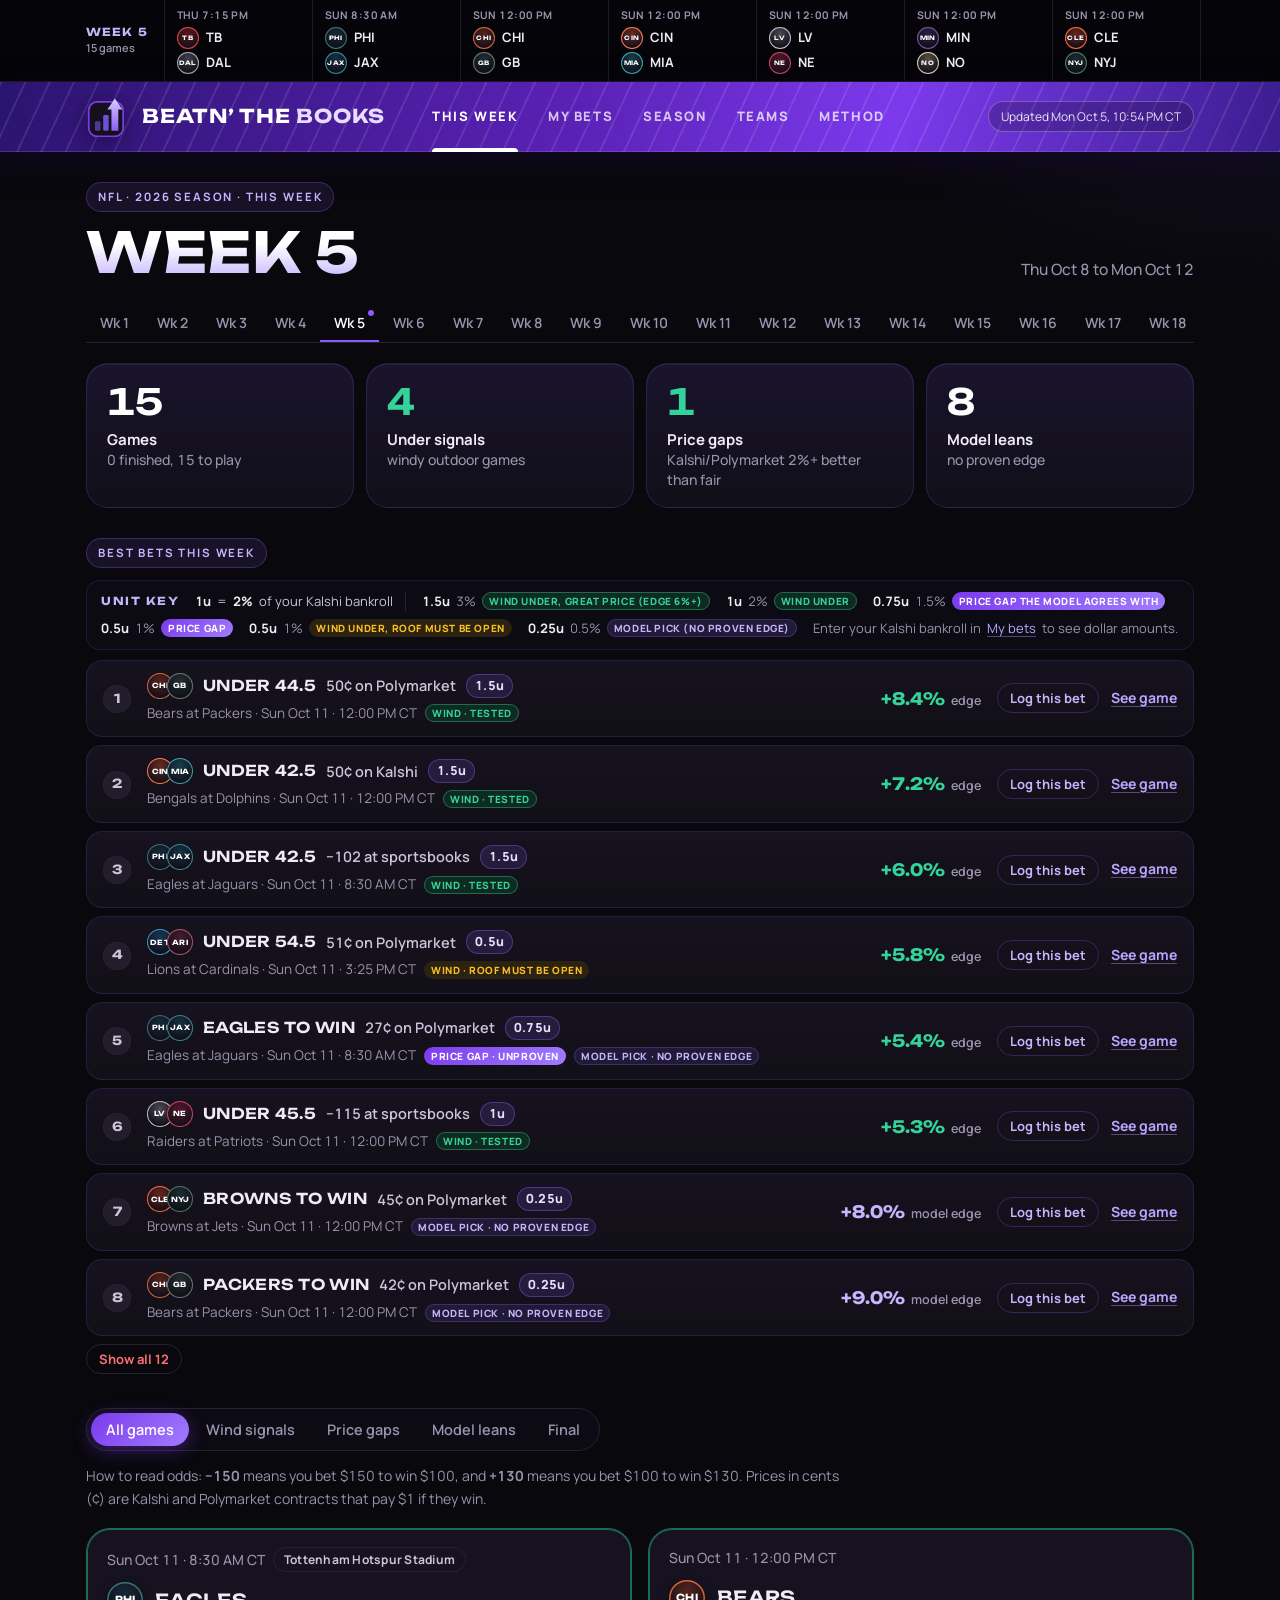
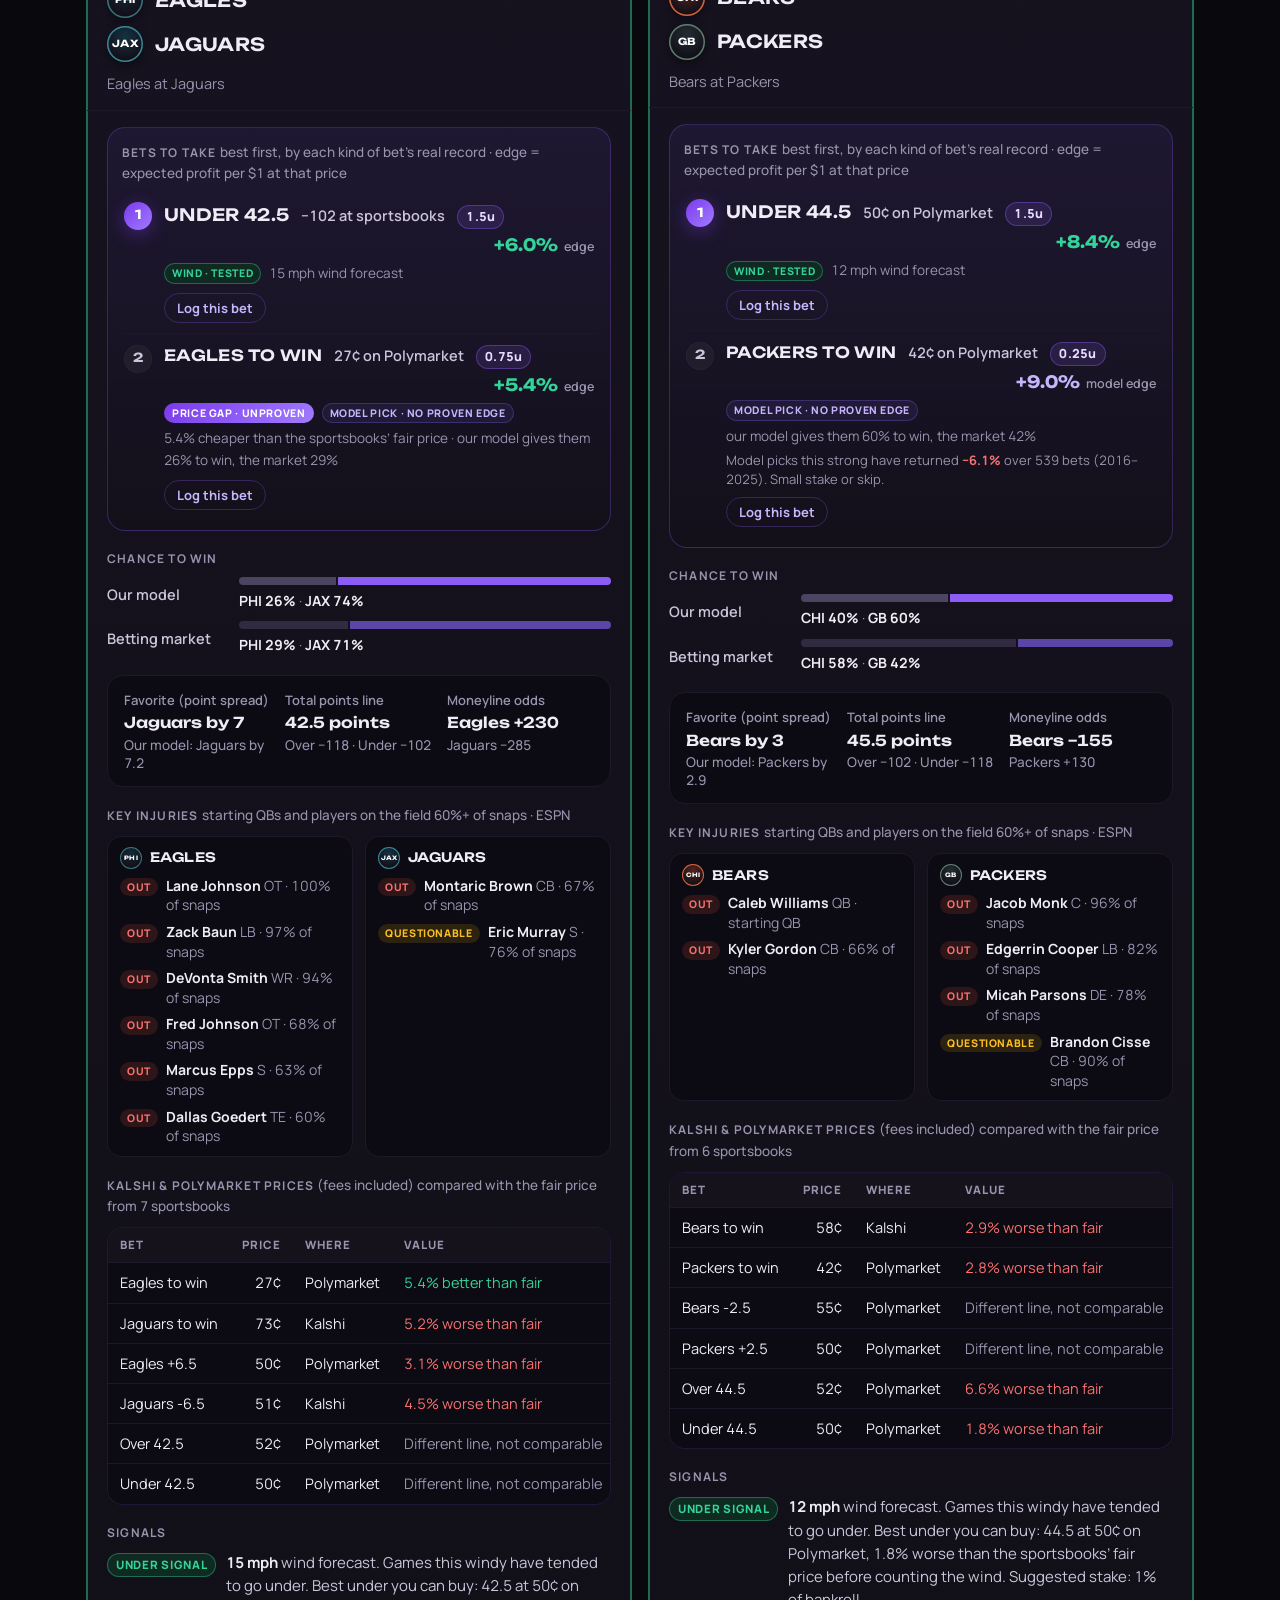
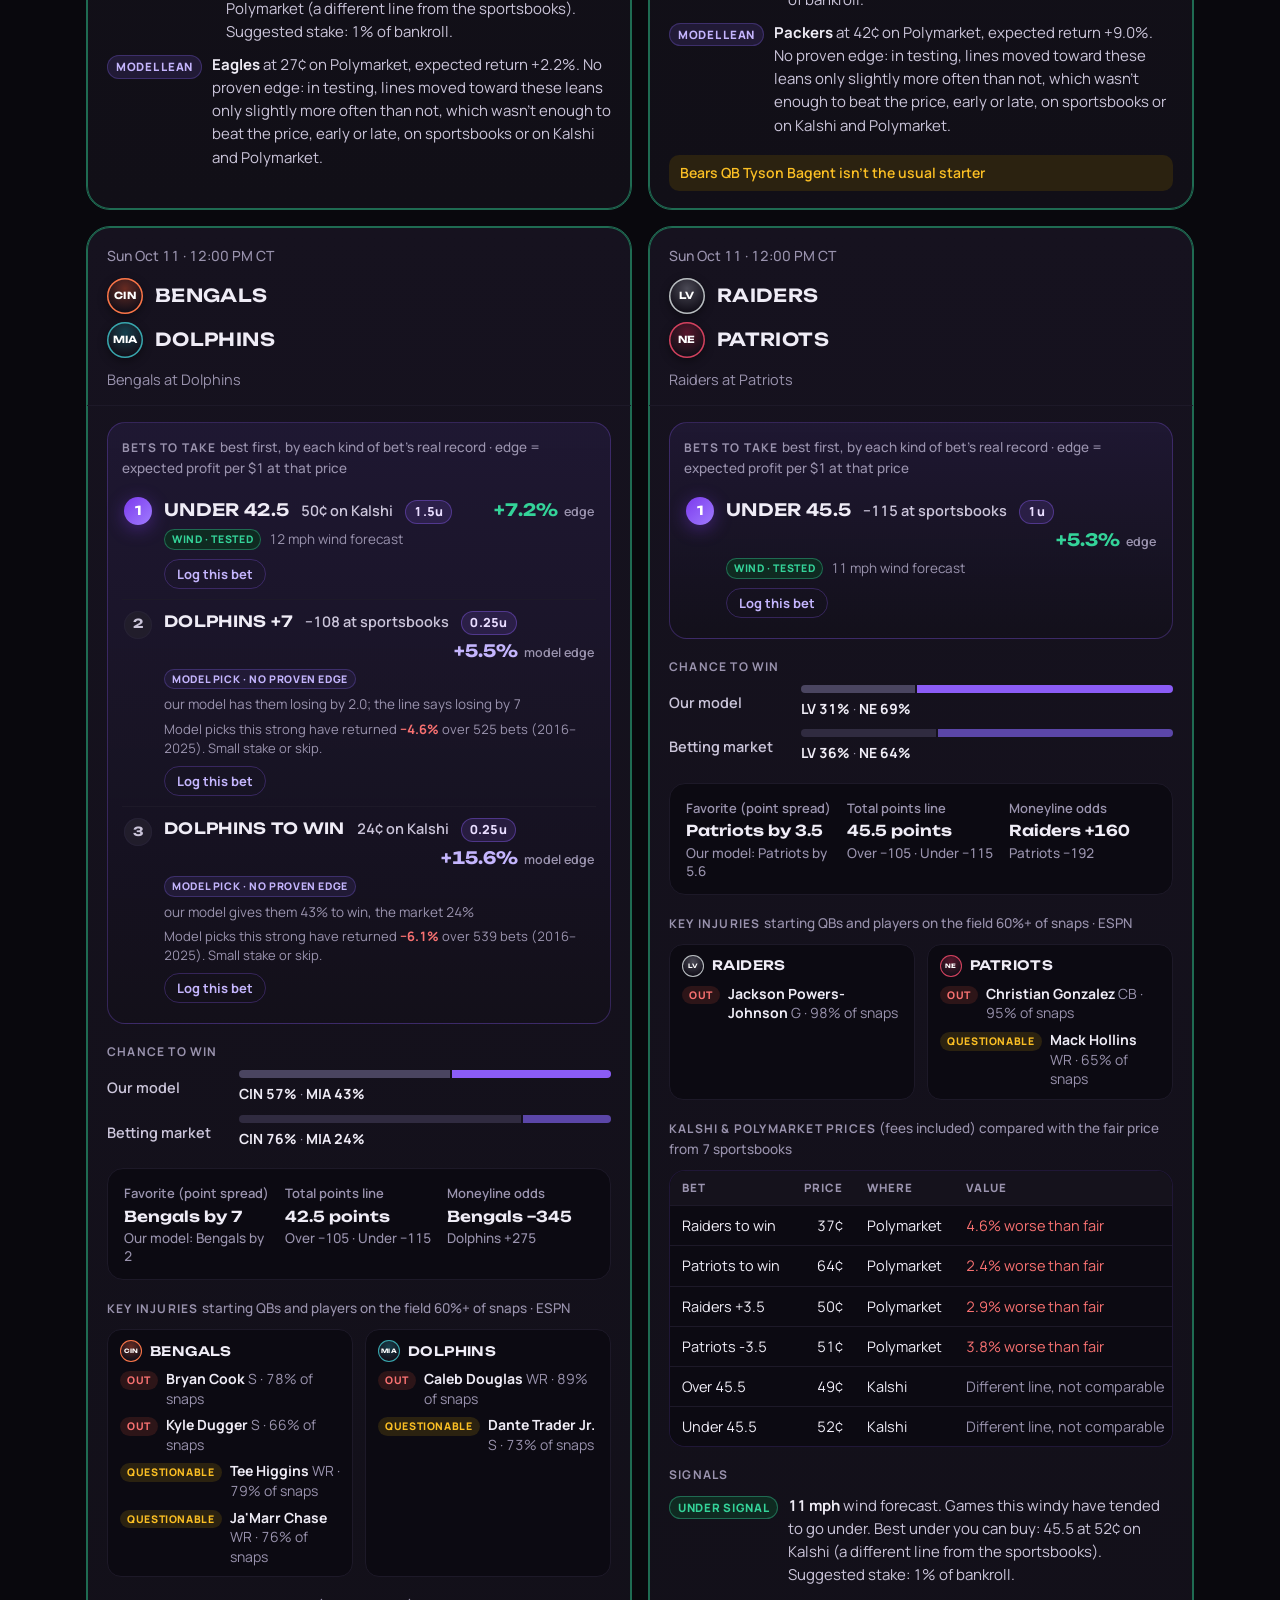
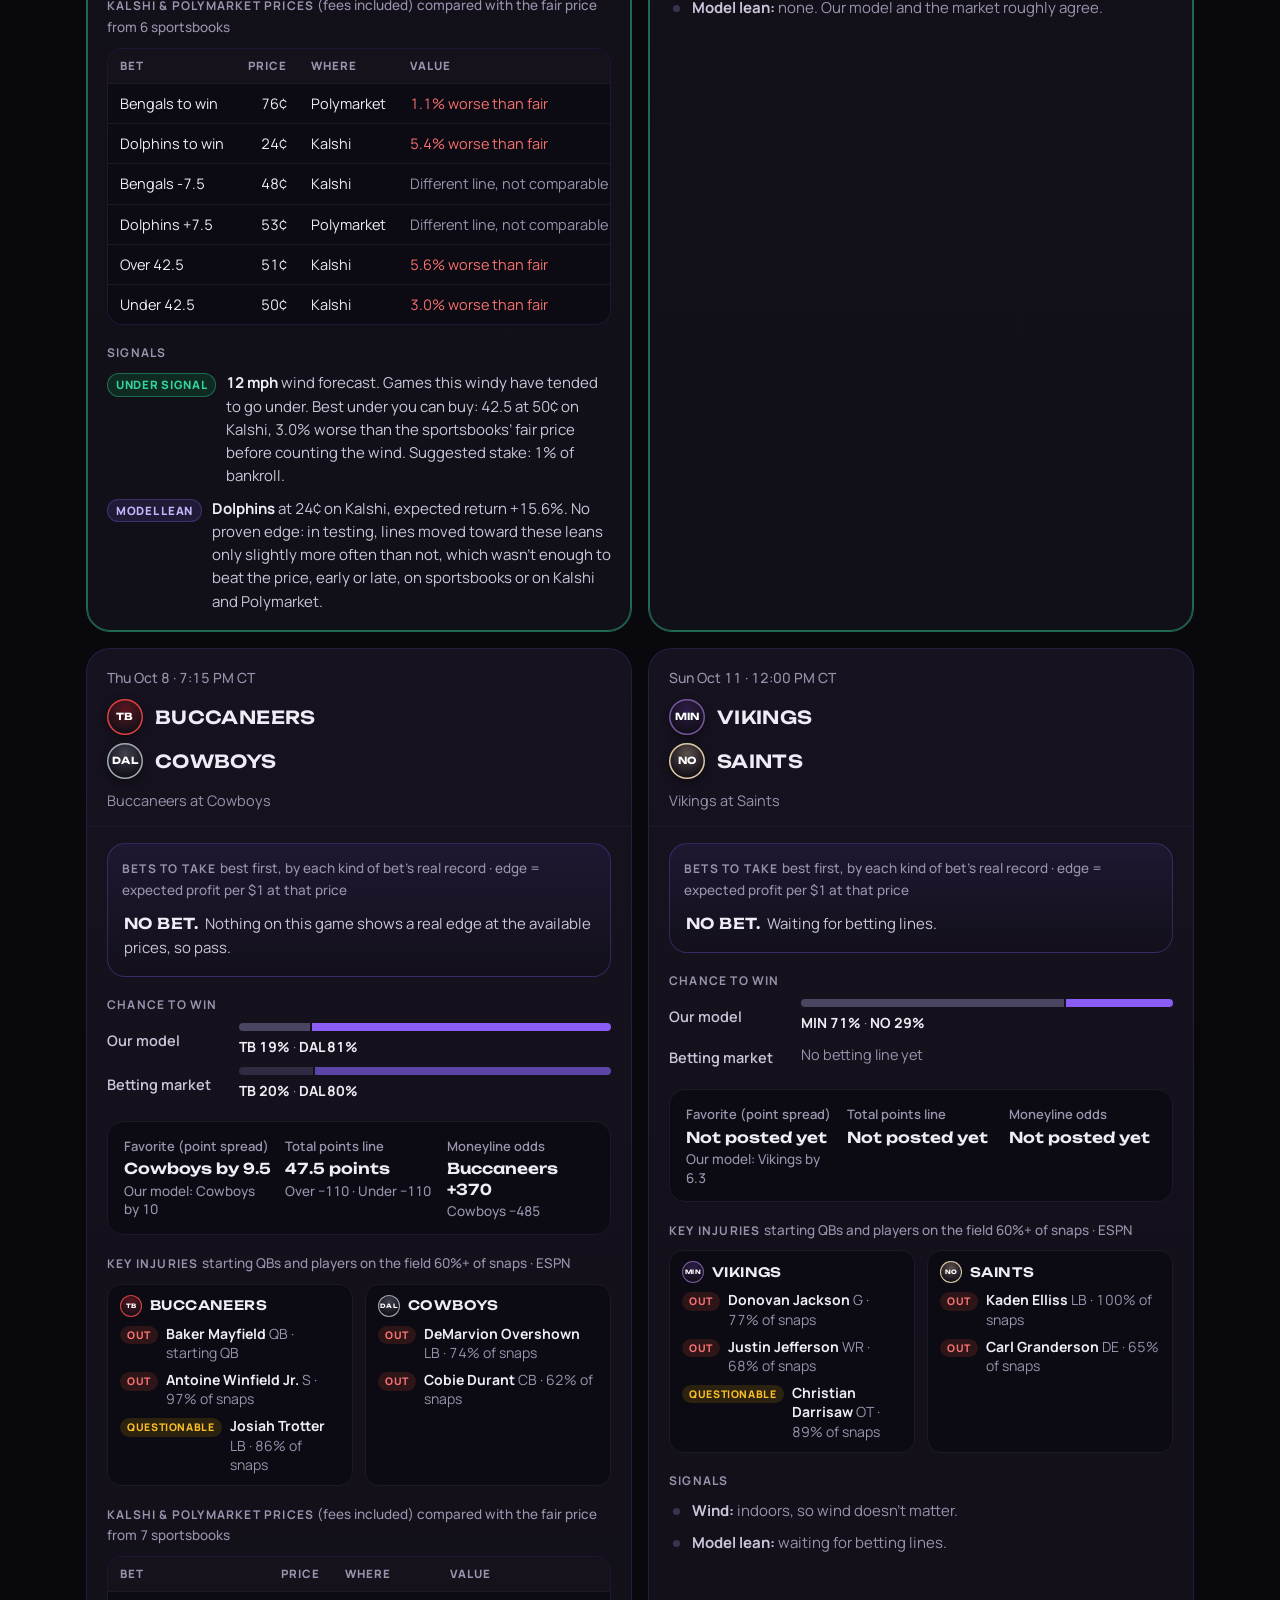
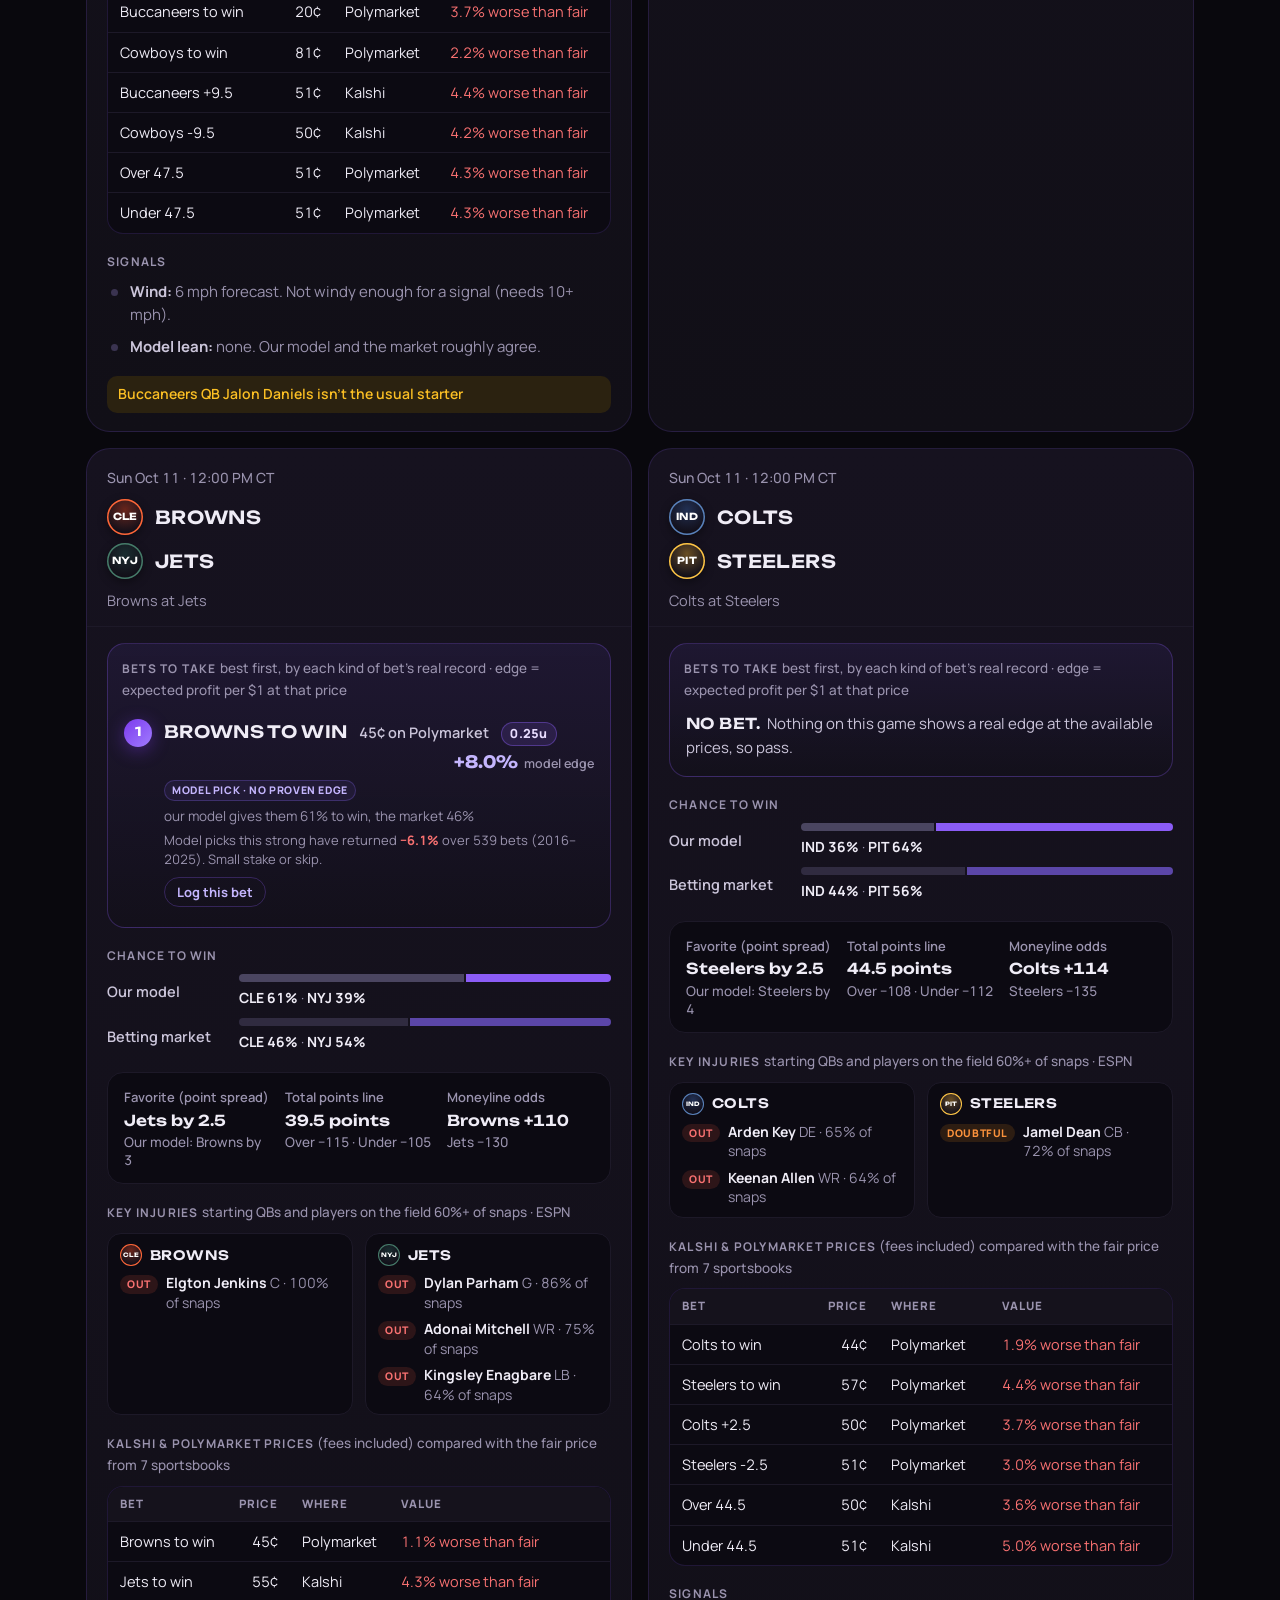
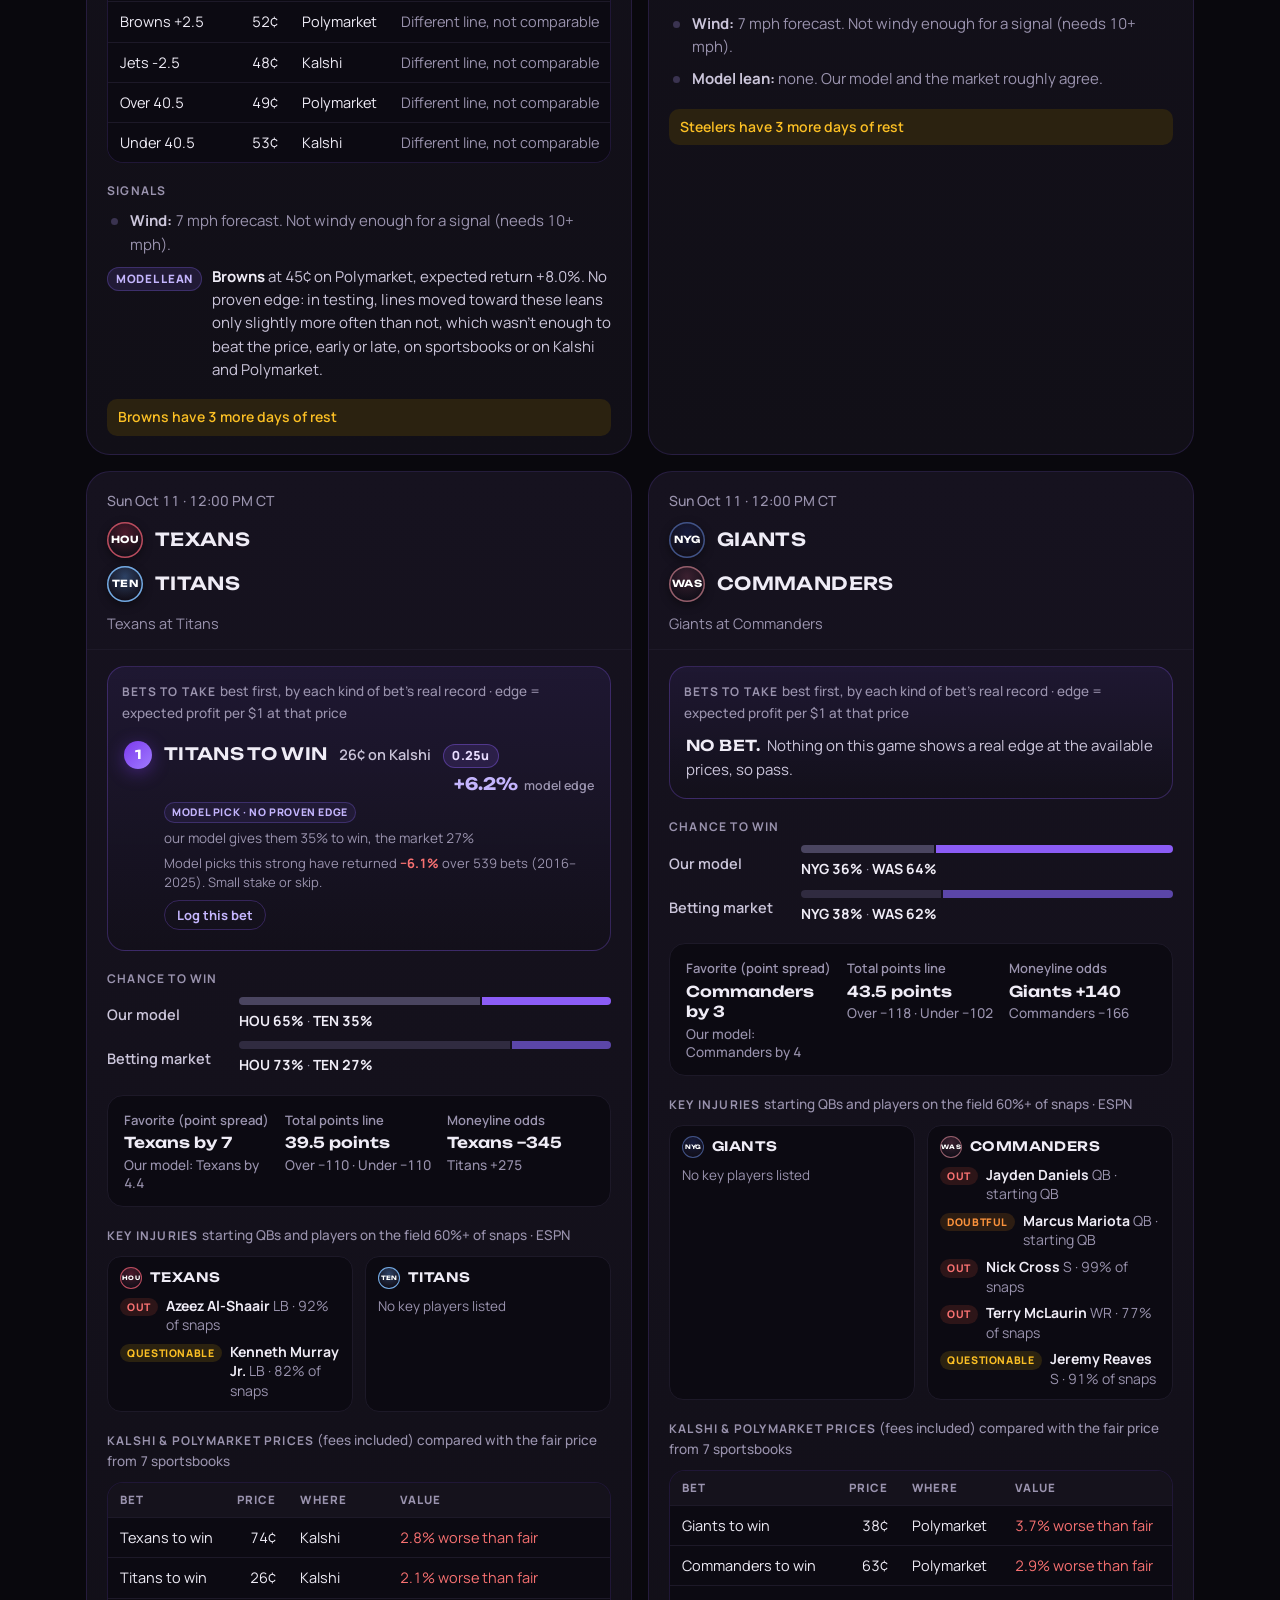
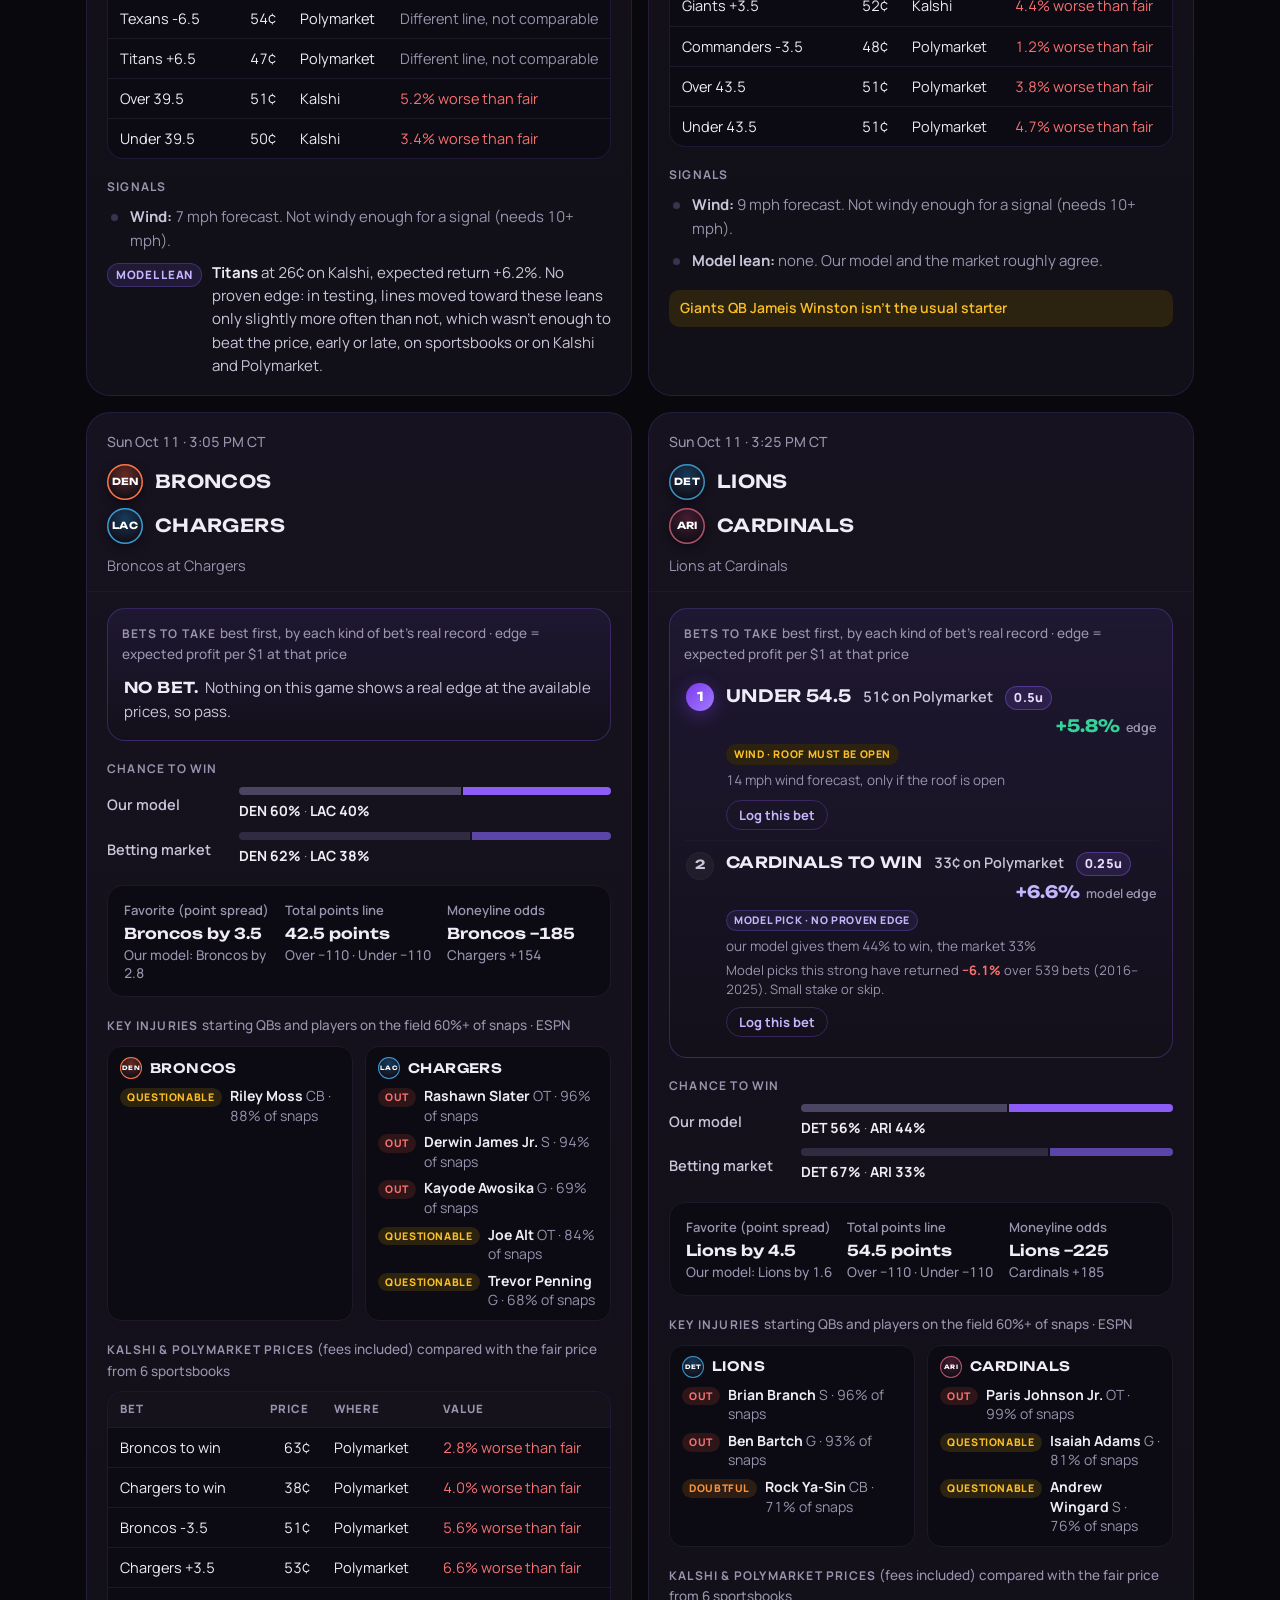
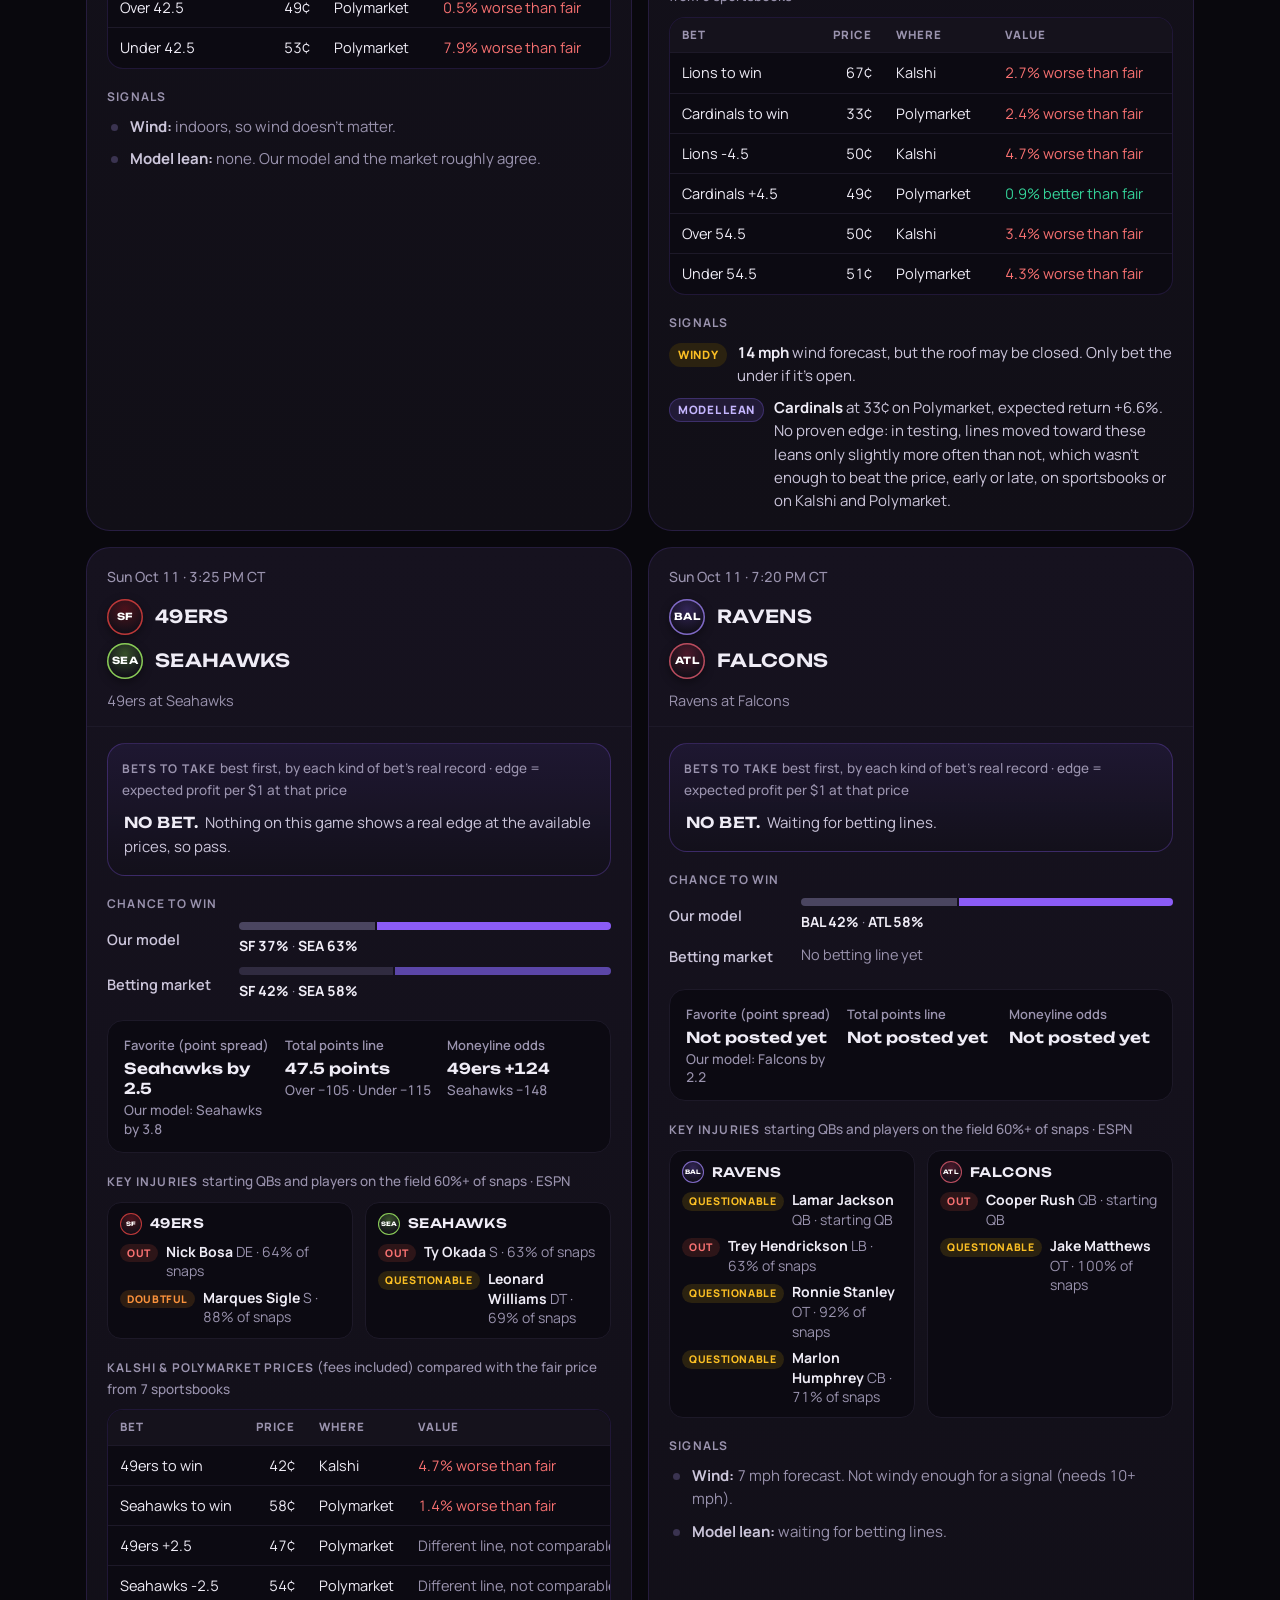
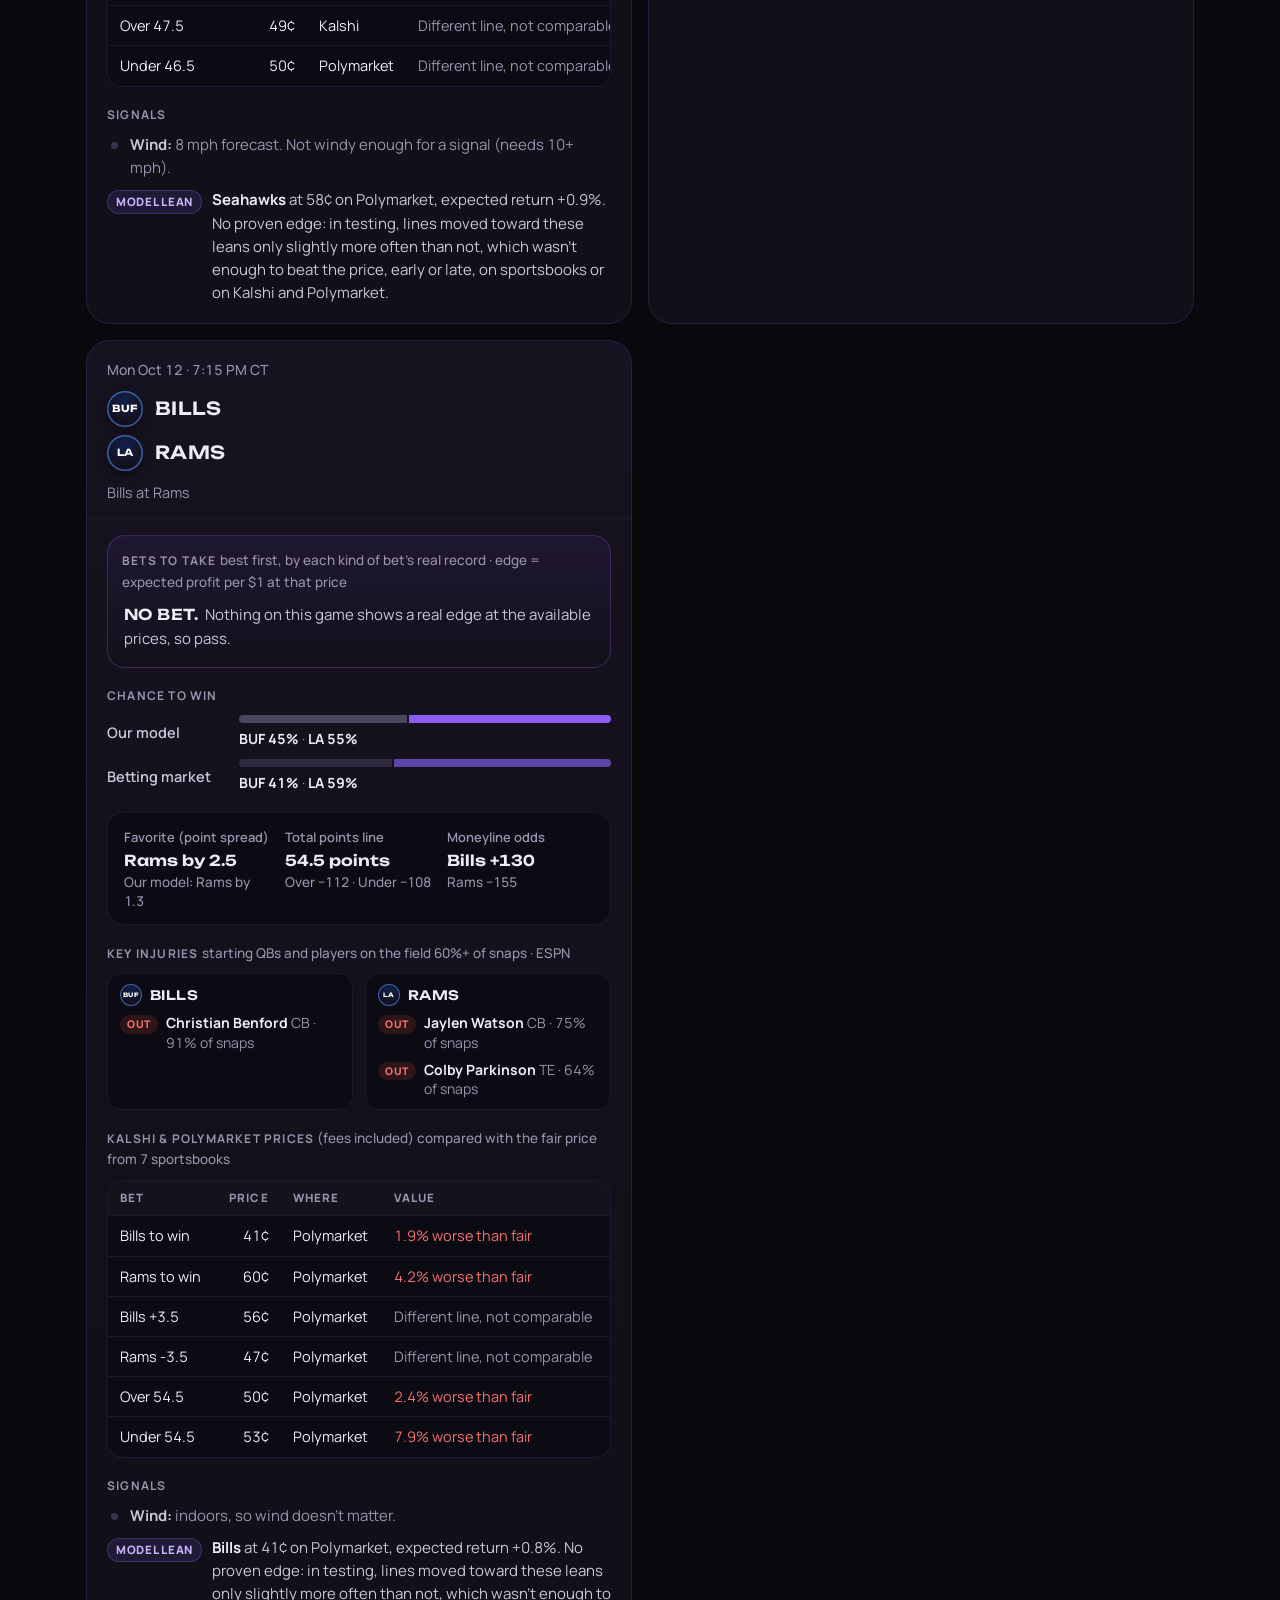
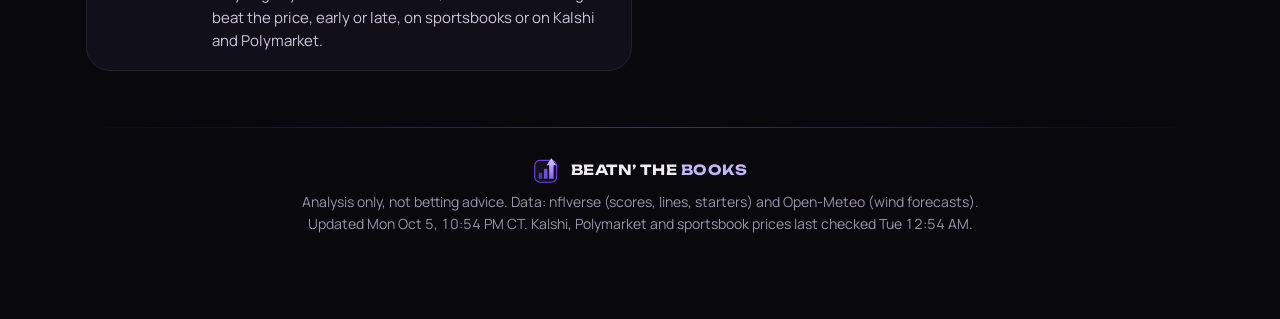
==== commit 4bfb64af: "Add files via upload" ====
--- a/site/index.html
+++ b/site/index.html
@@ -45,6 +45,15 @@
       settles the bet. Beating the close consistently is the best early sign of a real edge, long before
       profit means anything.</p>
     <div class="kpis" id="betKpis"></div>
+  </section>
+
+  <section>
+    <div class="eyebrow">Unit size</div>
+    <div class="panel unitpanel">
+      <div class="field"><label for="bBank">Your Kalshi bankroll ($)</label>
+        <input id="bBank" class="num" type="number" min="0" step="1" inputmode="decimal" placeholder="e.g. 500"></div>
+      <div id="bUnit"></div>
+    </div>
   </section>
 
   <section>
--- a/site/assets/style.css
+++ b/site/assets/style.css
@@ -159,6 +159,22 @@
 .pact{margin-top:8px}
 .btn.logbet{background:transparent;color:var(--purple-soft);border:1px solid var(--edge);box-shadow:none;padding:5px 13px}
 .btn.logbet:hover{background:var(--purple-bg);color:#fff;filter:none}
+
+/* ---------- unit sizing ---------- */
+.ustake{display:inline-flex;align-items:center;font-size:12.5px;font-weight:800;letter-spacing:.02em;white-space:nowrap;
+  padding:2px 9px;border-radius:999px;background:rgba(139,92,246,.14);color:#e9ddff;box-shadow:inset 0 0 0 1px rgba(139,92,246,.4)}
+.ukey{display:flex;flex-wrap:wrap;align-items:center;gap:6px 16px;background:var(--well);border:1px solid var(--edge-soft);
+  border-radius:14px;padding:10px 14px;font-size:13px;color:var(--fg-2)}
+.ukey-h{font:700 11px/1 var(--font-display);letter-spacing:.14em;text-transform:uppercase;color:var(--purple-soft)}
+.ukey-i{display:inline-flex;align-items:center;gap:6px;white-space:nowrap}
+.ukey-i b{color:var(--fg)}
+.ukey-i .tag{font-size:10px;padding:1px 7px}
+.ukey-main{padding-right:12px;border-right:1px solid var(--line)}
+.plays .ukey{margin-bottom:2px}
+.unitpanel{display:grid;grid-template-columns:minmax(0,220px) minmax(0,1fr);gap:16px;align-items:start}
+.unitpanel .ukey{background:transparent;border:none;padding:0}
+@media (max-width:700px){.unitpanel{grid-template-columns:minmax(0,1fr)} .ukey-main{border-right:none;padding-right:0;flex-basis:100%}
+  .ukey-i{white-space:normal}}
 
 /* ---------- key injuries ---------- */
 .injuries{display:grid;grid-template-columns:minmax(0,1fr) minmax(0,1fr);gap:12px}
@@ -350,6 +366,7 @@
 .prose h2{font-size:22px;font-weight:600;line-height:1.3;margin:40px 0 12px}
 .prose p,.prose li{font-size:16px;color:var(--fg-2)}
 .prose ul{padding-left:20px;display:flex;flex-direction:column;gap:8px}
+.prose h3.subhead{font-size:17px;font-weight:600;margin:28px 0 6px;color:var(--purple-soft)}
 .prose li::marker{color:var(--purple)}
 .formula{background:var(--well);border:1px solid var(--line);border-radius:12px;padding:11px 15px;
   display:block;overflow-x:auto;font-size:15px;white-space:nowrap;color:var(--fg)}
